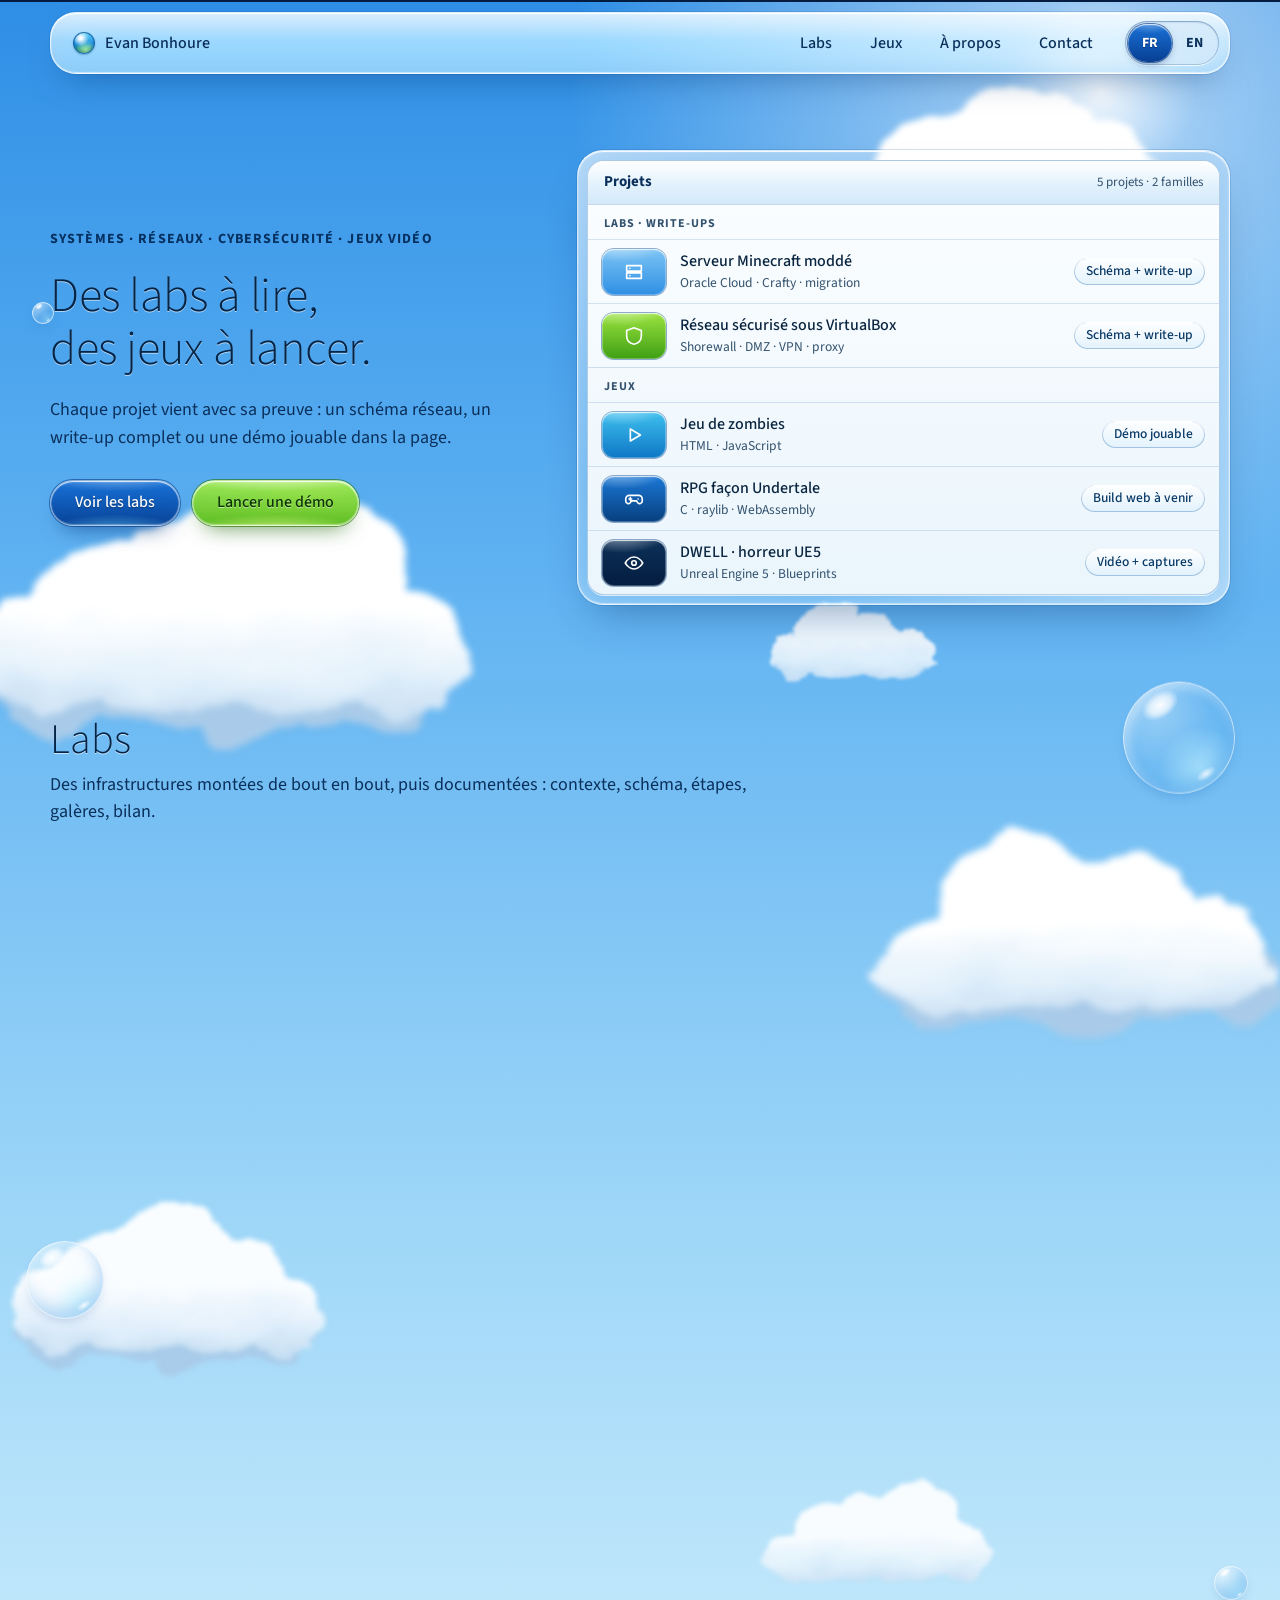
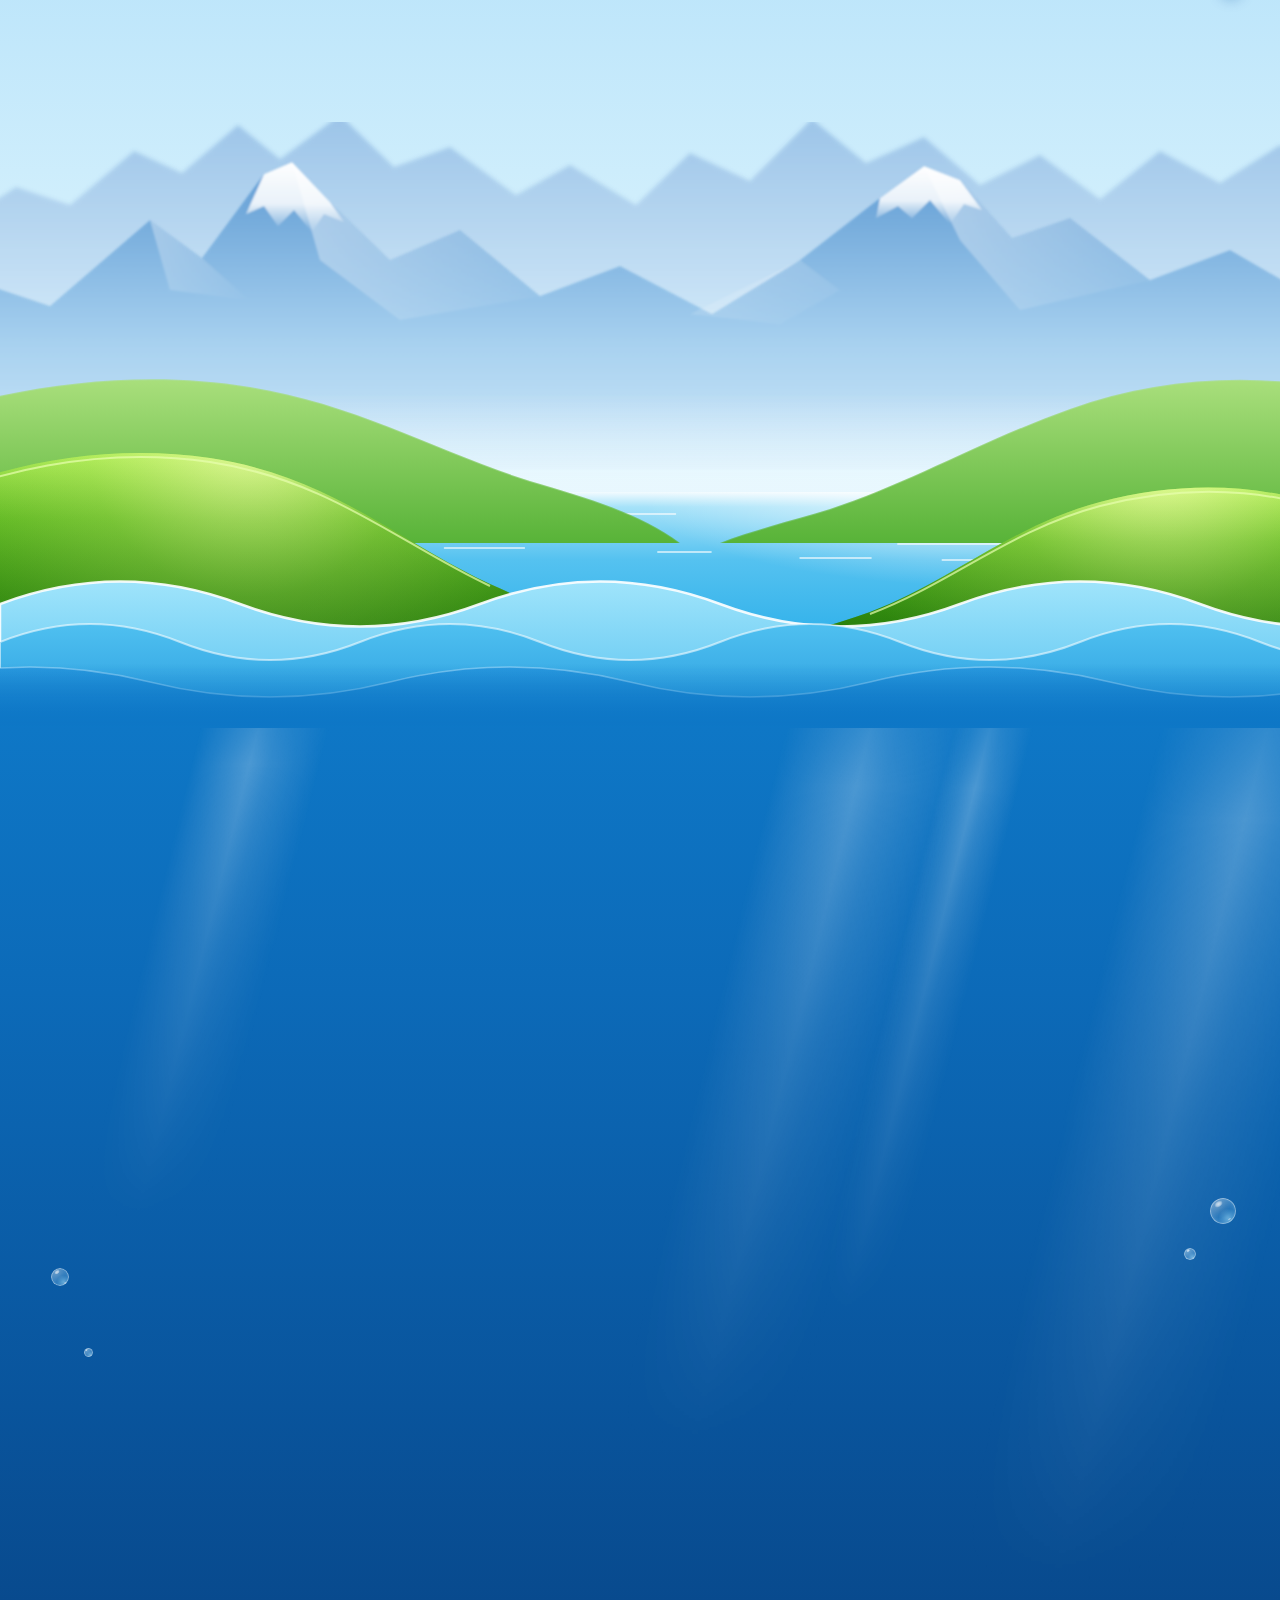
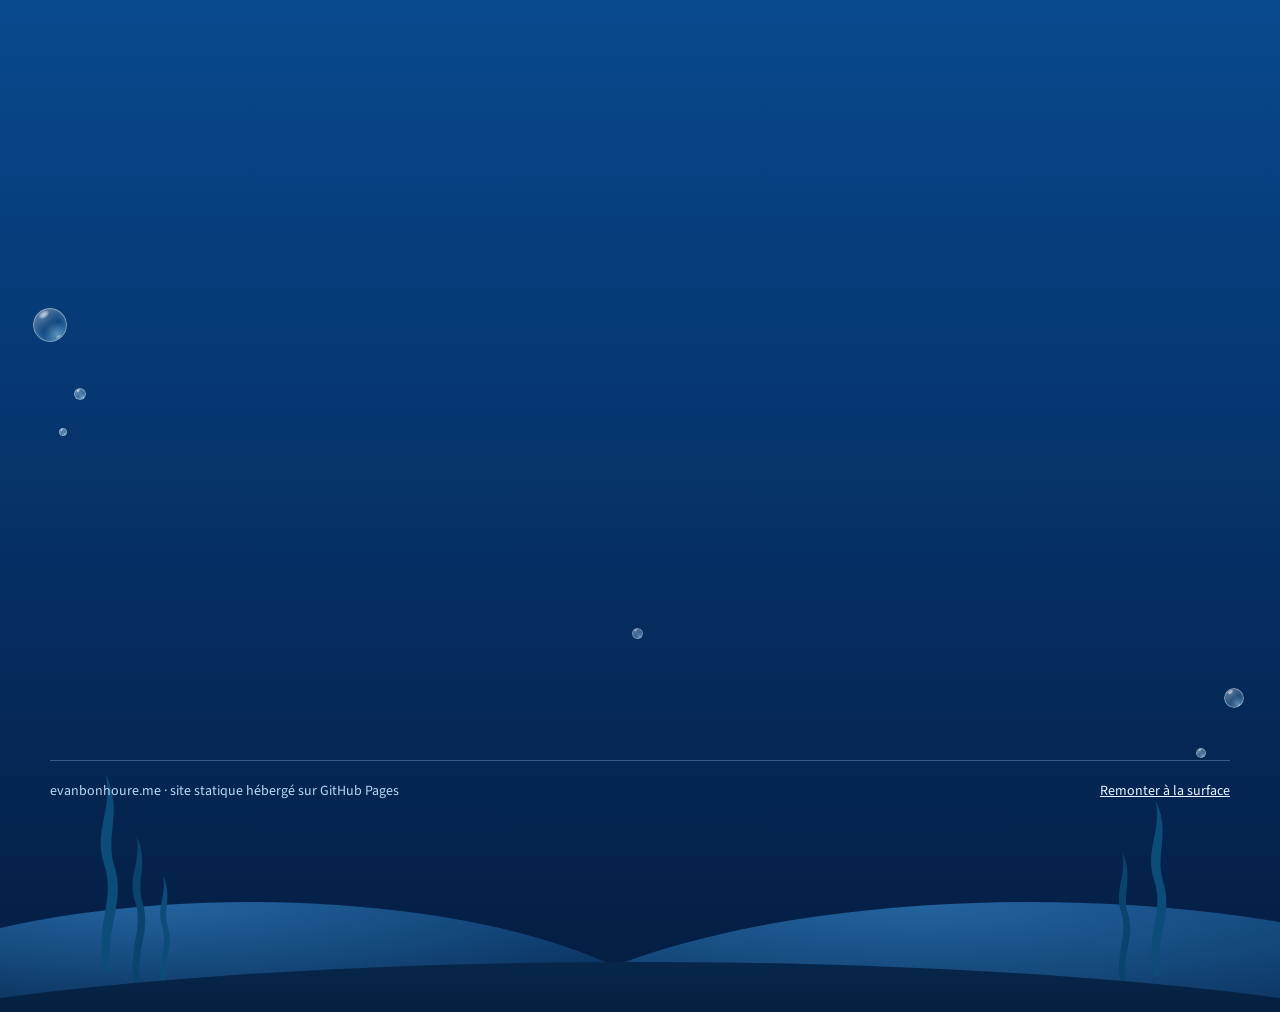
==== index.html @ 8215772a "Portfolio Frutiger Aero / verre liquide : pages FR et EN, assets, modèle de write-up Co-Authored-By:" ====
<!doctype html>
<html lang="fr">
<head>
<meta charset="utf-8">
<meta name="viewport" content="width=device-width, initial-scale=1">
<title>Evan Bonhoure · Portfolio systèmes, réseaux, cybersécurité</title>
<meta name="description" content="Portfolio d'Evan Bonhoure, étudiant en administration systèmes, réseaux et cybersécurité : labs documentés et jeux jouables dans la page.">
<meta name="theme-color" content="#2f8fe6">
<link rel="canonical" href="https://evanbonhoure.me/">
<link rel="alternate" hreflang="fr" href="https://evanbonhoure.me/">
<link rel="alternate" hreflang="en" href="https://evanbonhoure.me/en/">
<link rel="alternate" hreflang="x-default" href="https://evanbonhoure.me/">
<meta property="og:type" content="website">
<meta property="og:title" content="Evan Bonhoure · Portfolio systèmes, réseaux, cybersécurité">
<meta property="og:description" content="Portfolio d'Evan Bonhoure, étudiant en administration systèmes, réseaux et cybersécurité : labs documentés et jeux jouables dans la page.">
<meta property="og:url" content="https://evanbonhoure.me/">
<meta property="og:locale" content="fr_FR">
<link rel="icon" type="image/svg+xml" href="/assets/favicon.svg">
<link rel="preload" href="/assets/fonts/source-sans-3-latin-400-normal.woff2" as="font" type="font/woff2" crossorigin>
<link rel="preload" href="/assets/fonts/source-sans-3-latin-300-normal.woff2" as="font" type="font/woff2" crossorigin>
<link rel="stylesheet" href="/assets/style.css">
</head>
<body>
<div class="desk">
<div class="sc-host" data-sc-name="Main"><div class="fa-noblur" style="position: relative; display: flex; flex-direction: column; overflow-x: clip; font-family: &quot;Source Sans 3&quot;, &quot;Lucida Grande&quot;, &quot;Trebuchet MS&quot;, sans-serif; font-size: 16px; line-height: 1.5; color: rgb(10, 37, 64); background: rgb(4, 28, 64);"><svg width="0" height="0" aria-hidden="true" style="position: absolute;"><defs><filter id="fa-cloud-a" x="-20%" y="-30%" width="140%" height="160%" color-interpolation-filters="sRGB"><feTurbulence type="fractalNoise" baseFrequency="0.011 0.019" numOctaves="4" seed="4" result="n"></feTurbulence><feDisplacementMap in="SourceGraphic" in2="n" scale="44" xChannelSelector="R" yChannelSelector="G" result="d"></feDisplacementMap><feGaussianBlur in="d" stdDeviation="4"></feGaussianBlur></filter><filter id="fa-cloud-b" x="-20%" y="-30%" width="140%" height="160%" color-interpolation-filters="sRGB"><feTurbulence type="fractalNoise" baseFrequency="0.014 0.022" numOctaves="4" seed="11" result="n"></feTurbulence><feDisplacementMap in="SourceGraphic" in2="n" scale="40" xChannelSelector="R" yChannelSelector="G" result="d"></feDisplacementMap><feGaussianBlur in="d" stdDeviation="3.5"></feGaussianBlur></filter><filter id="fa-soft" x="-5%" y="-10%" width="110%" height="120%"><feGaussianBlur stdDeviation="2.2"></feGaussianBlur></filter><filter id="fa-soft2" x="-5%" y="-10%" width="110%" height="120%"><feGaussianBlur stdDeviation="0.9"></feGaussianBlur></filter><linearGradient id="fa-cloud-g" gradientUnits="userSpaceOnUse" x1="0" y1="30" x2="0" y2="250"><stop offset="0" stop-color="#ffffff"></stop><stop offset=".5" stop-color="#ffffff"></stop><stop offset=".8" stop-color="#e2f0fb"></stop><stop offset="1" stop-color="#bfd9f0"></stop></linearGradient><linearGradient id="fa-m-far" x1="0" y1="0" x2="0" y2="1"><stop offset="0" stop-color="#9cc4e8"></stop><stop offset=".8" stop-color="#d6ecfa"></stop><stop offset="1" stop-color="#d6ecfa"></stop></linearGradient><linearGradient id="fa-m-mid" x1="0" y1="0" x2="0" y2="1"><stop offset="0" stop-color="#5f9bd3"></stop><stop offset=".6" stop-color="#a9d2f0"></stop><stop offset="1" stop-color="#cfe8f9"></stop></linearGradient><linearGradient id="fa-m-lit" x1="0" y1="0" x2="1" y2="1"><stop offset="0" stop-color="#ffffff" stop-opacity=".5"></stop><stop offset="1" stop-color="#ffffff" stop-opacity="0"></stop></linearGradient><linearGradient id="fa-m-snow" x1="0" y1="0" x2="0" y2="1"><stop offset="0" stop-color="#ffffff"></stop><stop offset=".6" stop-color="#ffffff" stop-opacity=".85"></stop><stop offset="1" stop-color="#ffffff" stop-opacity="0"></stop></linearGradient><linearGradient id="fa-h-back" x1="0" y1="0" x2="0" y2="1"><stop offset="0" stop-color="#a9df7c"></stop><stop offset="1" stop-color="#58b338"></stop></linearGradient><linearGradient id="fa-h-front" x1="0" y1="0" x2="0" y2="1"><stop offset="0" stop-color="#a4e84e"></stop><stop offset=".35" stop-color="#63c022"></stop><stop offset="1" stop-color="#27820b"></stop></linearGradient><radialGradient id="fa-h-sunL" gradientUnits="userSpaceOnUse" cx="330" cy="40" r="330"><stop offset="0" stop-color="#f4ffad" stop-opacity=".85"></stop><stop offset=".5" stop-color="#d8f97c" stop-opacity=".3"></stop><stop offset="1" stop-color="#d8f97c" stop-opacity="0"></stop></radialGradient><radialGradient id="fa-h-sunR" gradientUnits="userSpaceOnUse" cx="1240" cy="60" r="320"><stop offset="0" stop-color="#f4ffad" stop-opacity=".85"></stop><stop offset=".5" stop-color="#d8f97c" stop-opacity=".3"></stop><stop offset="1" stop-color="#d8f97c" stop-opacity="0"></stop></radialGradient><linearGradient id="fa-h-shade" x1="0" y1="0" x2="0" y2="1"><stop offset="0" stop-color="#1c6b08" stop-opacity="0"></stop><stop offset="1" stop-color="#1c6b08" stop-opacity=".34"></stop></linearGradient><linearGradient id="fa-w1" x1="0" y1="0" x2="0" y2="1"><stop offset="0" stop-color="#9fe4fb"></stop><stop offset="1" stop-color="#3fb6ec"></stop></linearGradient><linearGradient id="fa-w2" x1="0" y1="0" x2="0" y2="1"><stop offset="0" stop-color="#4fc0f0"></stop><stop offset="1" stop-color="#178bd6"></stop></linearGradient><linearGradient id="fa-w3" x1="0" y1="0" x2="0" y2="1"><stop offset="0" stop-color="#2a9be0"></stop><stop offset=".55" stop-color="#0e77c6"></stop><stop offset="1" stop-color="#0e77c6"></stop></linearGradient></defs></svg><header style="position: sticky; top: 12px; z-index: 40; margin-top: 12px; padding: 0px 24px;"><nav class="fa-navskin" aria-label="Navigation principale" style="max-width: 1180px; margin: 0px auto; min-height: 60px; padding: 8px 10px 8px 14px; display: flex; flex-wrap: wrap; align-items: center; justify-content: space-between; gap: 8px 20px;"><a class="fa-nav-a" href="#haut" style="gap: 10px; padding: 0px 8px;"><span class="fa-orb" aria-hidden="true" style="width: 22px; height: 22px;"></span><span>Evan Bonhoure</span></a><div style="display: flex; flex-wrap: wrap; align-items: center; gap: 4px 6px;"><a class="fa-nav-a" href="#labs">Labs</a><a class="fa-nav-a" href="#jeux">Jeux</a><a class="fa-nav-a" href="#apropos">À propos</a><a class="fa-nav-a" href="#contact">Contact</a><div class="fa-seg" role="group" aria-label="Langue" style="margin-left: 10px;"><a class="fa-seg-b fa-seg-on" href="/" hreflang="fr" lang="fr" aria-label="Français" aria-current="true">FR</a><a class="fa-seg-b" href="/en/" hreflang="en" lang="en" aria-label="English">EN</a></div></div></nav></header><div id="haut" style="position: relative; overflow: clip; margin-top: -72px; padding: 148px 24px 400px; background: radial-gradient(circle at 86% 4%, rgba(255, 255, 255, 0.95) 0%, rgba(255, 255, 255, 0.5) 4%, rgba(255, 255, 255, 0) 22%), linear-gradient(rgb(47, 143, 230) 0%, rgb(92, 176, 241) 24%, rgb(157, 214, 248) 54%, rgb(207, 238, 252) 80%, rgb(233, 248, 254) 100%);"><div aria-hidden="true" style="position: absolute; inset: 0px; pointer-events: none;"><div class="fa-px" data-px="0.14" style="position: absolute; top: 60px; right: 1%;"><div class="fa-drift" style="animation-duration: 42s; animation-delay: -13s;"><svg width="520" height="235" viewBox="0 0 620 280"><g filter="url(#fa-cloud-a)"><g fill="#a9cbe9"><circle cx="160" cy="196" r="58"></circle><circle cx="320" cy="190" r="74"></circle><circle cx="468" cy="200" r="52"></circle><ellipse cx="312" cy="214" rx="220" ry="34"></ellipse></g><g fill="url(#fa-cloud-g)"><circle cx="150" cy="176" r="60"></circle><circle cx="228" cy="146" r="82"></circle><circle cx="322" cy="124" r="98"></circle><circle cx="414" cy="154" r="80"></circle><circle cx="482" cy="184" r="56"></circle><ellipse cx="312" cy="198" rx="226" ry="38"></ellipse></g></g></svg></div></div><div class="fa-px" data-px="0.07" style="position: absolute; top: 596px; left: 57%; opacity: 0.9;"><div class="fa-drift" style="animation-duration: 31s; animation-delay: -26s; animation-direction: alternate-reverse;"><svg width="250" height="113" viewBox="0 0 620 280"><g filter="url(#fa-cloud-b)"><g fill="url(#fa-cloud-g)"><circle cx="160" cy="180" r="56"></circle><circle cx="250" cy="134" r="92"></circle><circle cx="352" cy="150" r="80"></circle><circle cx="440" cy="174" r="64"></circle><ellipse cx="306" cy="198" rx="214" ry="36"></ellipse></g></g></svg></div></div><div class="fa-px" data-px="0.2" style="position: absolute; top: 500px; left: -9%;"><div class="fa-drift" style="animation-duration: 55s; animation-delay: -39s; animation-direction: alternate-reverse;"><svg width="660" height="298" viewBox="0 0 620 280"><g filter="url(#fa-cloud-b)"><g fill="#a9cbe9"><circle cx="160" cy="196" r="58"></circle><circle cx="320" cy="190" r="74"></circle><circle cx="468" cy="200" r="52"></circle><ellipse cx="312" cy="214" rx="220" ry="34"></ellipse></g><g fill="url(#fa-cloud-g)"><circle cx="138" cy="182" r="52"></circle><circle cx="210" cy="150" r="74"></circle><circle cx="300" cy="136" r="88"></circle><circle cx="398" cy="128" r="96"></circle><circle cx="486" cy="178" r="60"></circle><ellipse cx="312" cy="198" rx="232" ry="38"></ellipse></g></g></svg></div></div><div class="fa-px" data-px="0.16" style="position: absolute; top: 880px; right: -7%;"><div class="fa-drift" style="animation-duration: 47s; animation-delay: -5s;"><svg width="580" height="262" viewBox="0 0 620 280"><g filter="url(#fa-cloud-a)"><g fill="#a9cbe9"><circle cx="160" cy="196" r="58"></circle><circle cx="320" cy="190" r="74"></circle><circle cx="468" cy="200" r="52"></circle><ellipse cx="312" cy="214" rx="220" ry="34"></ellipse></g><g fill="url(#fa-cloud-g)"><circle cx="160" cy="180" r="56"></circle><circle cx="250" cy="134" r="92"></circle><circle cx="352" cy="150" r="80"></circle><circle cx="440" cy="174" r="64"></circle><ellipse cx="306" cy="198" rx="214" ry="36"></ellipse></g></g></svg></div></div><div class="fa-px" data-px="0.12" style="position: absolute; top: 1300px; left: -4%; opacity: 0.95;"><div class="fa-drift" style="animation-duration: 40s; animation-delay: -25s;"><svg width="430" height="194" viewBox="0 0 620 280"><g filter="url(#fa-cloud-b)"><g fill="#a9cbe9"><circle cx="160" cy="196" r="58"></circle><circle cx="320" cy="190" r="74"></circle><circle cx="468" cy="200" r="52"></circle><ellipse cx="312" cy="214" rx="220" ry="34"></ellipse></g><g fill="url(#fa-cloud-g)"><circle cx="150" cy="176" r="60"></circle><circle cx="228" cy="146" r="82"></circle><circle cx="322" cy="124" r="98"></circle><circle cx="414" cy="154" r="80"></circle><circle cx="482" cy="184" r="56"></circle><ellipse cx="312" cy="198" rx="226" ry="38"></ellipse></g></g></svg></div></div><div class="fa-px" data-px="0.08" style="position: absolute; top: 1560px; right: 20%; opacity: 0.9;"><div class="fa-drift" style="animation-duration: 35s; animation-delay: -8s; animation-direction: alternate-reverse;"><svg width="300" height="135" viewBox="0 0 620 280"><g filter="url(#fa-cloud-a)"><g fill="url(#fa-cloud-g)"><circle cx="138" cy="182" r="52"></circle><circle cx="210" cy="150" r="74"></circle><circle cx="300" cy="136" r="88"></circle><circle cx="398" cy="128" r="96"></circle><circle cx="486" cy="178" r="60"></circle><ellipse cx="312" cy="198" rx="232" ry="38"></ellipse></g></g></svg></div></div><div class="fa-px" data-px="-0.1" style="position: absolute; top: 456px; left: 46%;"><span class="fa-float" style="display: block; animation-duration: 9s;"><span class="fa-bub fa-bub-sky" style="position: relative; display: block; width: 44px; height: 44px;"></span></span></div><div class="fa-px" data-px="-0.16" style="position: absolute; top: 640px; right: 3.5%;"><span class="fa-float" style="display: block; animation-duration: 13s;"><span class="fa-bub fa-bub-sky" style="position: relative; display: block; width: 112px; height: 112px;"></span></span></div><div class="fa-px" data-px="-0.12" style="position: absolute; top: 1150px; left: 2%;"><span class="fa-float" style="display: block; animation-duration: 11s;"><span class="fa-bub fa-bub-sky" style="position: relative; display: block; width: 78px; height: 78px;"></span></span></div><div class="fa-px" data-px="-0.08" style="position: absolute; top: 1480px; right: 2.5%;"><span class="fa-float" style="display: block; animation-duration: 8s;"><span class="fa-bub fa-bub-sky" style="position: relative; display: block; width: 34px; height: 34px;"></span></span></div><div class="fa-px" data-px="-0.06" style="position: absolute; top: 300px; left: 2.5%;"><span class="fa-float" style="display: block; animation-duration: 7s;"><span class="fa-bub fa-bub-sky" style="position: relative; display: block; width: 22px; height: 22px;"></span></span></div><div style="position: absolute; left: 0px; right: 0px; bottom: 0px; height: 520px; overflow: clip;"><div class="fa-px" data-px="0.09" style="position: absolute; left: 0px; right: 0px; bottom: 90px; height: 360px;"><svg width="100%" height="100%" viewBox="0 0 1440 360" preserveAspectRatio="xMidYMax slice" style="display: block;"><path d="M-20 360 V190 L40 168 L96 132 L150 150 L214 96 L262 118 L318 70 L360 104 L420 60 L474 112 L530 92 L596 140 L650 110 L716 150 L770 98 L830 126 L892 64 L946 108 L1004 82 L1060 130 L1120 100 L1180 144 L1240 96 L1300 128 L1360 90 L1410 122 L1460 108 V360 Z" fill="url(#fa-m-far)" filter="url(#fa-soft)"></path></svg></div><div class="fa-px" data-px="0.06" style="position: absolute; left: 0px; right: 0px; bottom: 80px; height: 360px;"><svg width="100%" height="100%" viewBox="0 0 1440 360" preserveAspectRatio="xMidYMax slice" style="display: block;"><g filter="url(#fa-soft2)"><path d="M-20 360 V214 L70 176 L130 196 L230 110 L282 148 L344 64 L372 52 L410 92 L470 150 L540 120 L620 186 L700 156 L792 204 L880 150 L960 88 L1004 56 L1040 70 L1092 128 L1150 108 L1230 170 L1310 140 L1390 186 L1460 170 V360 Z" fill="url(#fa-m-mid)"></path><path d="M372 52 L410 92 L470 150 L540 120 L620 186 L480 210 L400 150 Z" fill="url(#fa-m-lit)"></path><path d="M1004 56 L1040 70 L1092 128 L1150 108 L1230 170 L1100 200 L1040 130 Z" fill="url(#fa-m-lit)"></path><path d="M230 110 L282 148 L330 190 L250 180 Z" fill="url(#fa-m-lit)" opacity=".7"></path><path d="M770 204 L880 150 L920 180 L860 214 Z" fill="url(#fa-m-lit)" opacity=".5"></path><path d="M344 64 L372 52 L410 92 L424 112 L404 104 L392 122 L374 100 L358 116 L344 96 L326 104 Z" fill="url(#fa-m-snow)"></path><path d="M960 88 L1004 56 L1040 70 L1062 100 L1044 94 L1030 114 L1010 90 L992 108 L978 96 L956 108 Z" fill="url(#fa-m-snow)"></path></g></svg></div><div style="position: absolute; left: 0px; right: 0px; bottom: 120px; height: 130px; background: linear-gradient(rgba(233, 248, 254, 0) 0%, rgba(233, 248, 254, 0.88) 68%, rgba(233, 248, 254, 0.96) 100%);"></div><div style="position: absolute; left: 0px; right: 0px; bottom: 0px; height: 150px; background: radial-gradient(40% 90% at 78% 0%, rgba(255, 255, 255, 0.75) 0%, rgba(255, 255, 255, 0) 70%), linear-gradient(rgb(242, 251, 255) 0%, rgb(166, 226, 249) 10%, rgb(85, 194, 240) 45%, rgb(47, 176, 234) 100%);"></div><svg width="100%" height="90" viewBox="0 0 1440 90" preserveAspectRatio="none" style="position: absolute; left: 0px; bottom: 60px; display: block;"><path d="M980 14h150M1040 26h210M940 38h120M1100 38h90M1010 52h260M900 66h80M1060 68h160M690 22h70M620 44h100M740 60h60M430 30h60M500 56h90" fill="none" stroke="#ffffff" stroke-opacity=".8" stroke-width="1.5" stroke-linecap="round"></path></svg><div class="fa-px" data-px="0.03" style="position: absolute; left: 0px; right: 0px; bottom: 50px; height: 230px;"><svg width="100%" height="100%" viewBox="0 0 1440 230" preserveAspectRatio="xMidYMax slice" style="display: block;"><path d="M-20 230 V110 C100 70 220 56 330 74 C440 92 520 140 610 168 C670 186 720 200 760 230 Z" fill="url(#fa-h-back)"></path><path d="M1460 230 V86 C1360 58 1250 60 1150 96 C1060 128 990 170 910 196 C870 208 830 218 800 230 Z" fill="url(#fa-h-back)"></path></svg></div><svg width="100%" height="250" viewBox="0 0 1440 250" preserveAspectRatio="xMidYMax slice" style="position: absolute; left: 0px; bottom: 0px; display: block;"><path d="M-20 250 V118 C70 74 180 50 290 66 C410 84 480 150 570 192 C620 214 650 232 690 250 Z" fill="url(#fa-h-front)"></path><path d="M-20 250 V118 C70 74 180 50 290 66 C410 84 480 150 570 192 C620 214 650 232 690 250 Z" fill="url(#fa-h-sunL)"></path><path d="M-20 250 V118 C70 74 180 50 290 66 C410 84 480 150 570 192 C620 214 650 232 690 250 Z" fill="url(#fa-h-shade)"></path><path d="M-20 122 C70 78 180 54 290 70 C410 88 480 152 570 194" fill="none" stroke="#e9ffb0" stroke-opacity=".7" stroke-width="2"></path><path d="M1460 250 V134 C1370 94 1280 84 1180 110 C1090 134 1030 190 950 220 C910 234 880 242 850 250 Z" fill="url(#fa-h-front)"></path><path d="M1460 250 V134 C1370 94 1280 84 1180 110 C1090 134 1030 190 950 220 C910 234 880 242 850 250 Z" fill="url(#fa-h-sunR)"></path><path d="M1460 250 V134 C1370 94 1280 84 1180 110 C1090 134 1030 190 950 220 C910 234 880 242 850 250 Z" fill="url(#fa-h-shade)"></path><path d="M1460 138 C1370 98 1280 88 1180 114 C1090 138 1030 192 950 222" fill="none" stroke="#e9ffb0" stroke-opacity=".7" stroke-width="2"></path></svg></div></div><div style="position: relative; max-width: 1180px; margin: 0px auto; display: flex; flex-direction: column; gap: 112px;"><div style="display: flex; flex-wrap: wrap; align-items: center; gap: 40px 56px;"><div style="flex: 1 1 380px; min-width: 0px; display: flex; flex-direction: column; align-items: flex-start; gap: 20px;"><p class="fa-up" style="margin: 0px; font-size: 14px; font-weight: 700; letter-spacing: 0.08em; text-transform: uppercase; color: rgb(6, 48, 95);">Systèmes · Réseaux · Cybersécurité · Jeux vidéo</p><h1 class="fa-up" style="--fa-d: .08s; margin: 0px; font-size: 48px; line-height: 1.1; font-weight: 300; letter-spacing: -0.01em; color: rgb(5, 37, 72); text-shadow: rgba(255, 255, 255, 0.55) 0px 1px 0px;"><span style="display: block;">Des labs à lire,</span><span style="display: block;">des jeux à lancer.</span></h1><p class="fa-up" style="--fa-d: .16s; margin: 0px; max-width: 30em; font-size: 18px; line-height: 1.55; color: rgb(10, 47, 90); text-wrap: pretty;">Chaque projet vient avec sa preuve : un schéma réseau, un write-up complet ou une démo jouable dans la page.</p><div class="fa-up" style="--fa-d: .24s; display: flex; flex-wrap: wrap; gap: 12px; margin-top: 8px;"><a class="fa-btn" href="#labs">Voir les labs</a><a class="fa-btn fa-btn-go" href="#demo">Lancer une démo</a></div></div><div class="fa-win fa-up" style="--fa-d: .2s; flex: 1.45 1 520px; min-width: 0px;"><div class="fa-pane"><div class="fa-bar" style="display: flex; align-items: center; justify-content: space-between; gap: 12px; min-height: 44px; padding: 0px 16px;"><h2 style="margin: 0px; font-size: 15px; font-weight: 700; color: rgb(10, 47, 90);">Projets</h2><span style="font-size: 13px; color: rgb(51, 82, 110);">5 projets · 2 familles</span></div><div style="padding: 10px 16px 6px; font-size: 12px; font-weight: 700; letter-spacing: 0.08em; text-transform: uppercase; color: rgb(51, 82, 110);">Labs · write-ups</div><a class="fa-row" href="#lab-minecraft"><span class="fa-thumb fa-gloss fa-t1"><svg width="22" height="22" viewBox="0 0 24 24" fill="none" stroke="currentColor" stroke-width="1.8" stroke-linecap="round" stroke-linejoin="round" aria-hidden="true"><path d="M4 5h16v6H4zM4 13h16v6H4zM7.5 8h.01M7.5 16h.01"></path></svg></span><span style="flex: 1 1 0%; min-width: 0px; display: flex; flex-direction: column; gap: 2px;"><span style="font-size: 16px; font-weight: 500; line-height: 1.3;">Serveur Minecraft moddé</span><span style="font-size: 13.5px; line-height: 1.35; color: rgb(51, 82, 110);">Oracle Cloud · Crafty · migration</span></span><span class="fa-tag">Schéma + write-up</span></a><a class="fa-row" href="#lab-reseau"><span class="fa-thumb fa-gloss fa-t2"><svg width="22" height="22" viewBox="0 0 24 24" fill="none" stroke="currentColor" stroke-width="1.8" stroke-linecap="round" stroke-linejoin="round" aria-hidden="true"><path d="M12 3l8 3v6c0 4.6-3.3 7.9-8 9-4.7-1.1-8-4.4-8-9V6z"></path></svg></span><span style="flex: 1 1 0%; min-width: 0px; display: flex; flex-direction: column; gap: 2px;"><span style="font-size: 16px; font-weight: 500; line-height: 1.3;">Réseau sécurisé sous VirtualBox</span><span style="font-size: 13.5px; line-height: 1.35; color: rgb(51, 82, 110);">Shorewall · DMZ · VPN · proxy</span></span><span class="fa-tag">Schéma + write-up</span></a><div style="padding: 10px 16px 6px; font-size: 12px; font-weight: 700; letter-spacing: 0.08em; text-transform: uppercase; color: rgb(51, 82, 110); border-top: 1px solid rgba(24, 96, 168, 0.18);">Jeux</div><a class="fa-row" href="#demo"><span class="fa-thumb fa-gloss fa-t3"><svg width="22" height="22" viewBox="0 0 24 24" fill="none" stroke="currentColor" stroke-width="1.8" stroke-linecap="round" stroke-linejoin="round" aria-hidden="true"><path d="M8 5.5v13l11-6.5z"></path></svg></span><span style="flex: 1 1 0%; min-width: 0px; display: flex; flex-direction: column; gap: 2px;"><span style="font-size: 16px; font-weight: 500; line-height: 1.3;">Jeu de zombies</span><span style="font-size: 13.5px; line-height: 1.35; color: rgb(51, 82, 110);">HTML · JavaScript</span></span><span class="fa-tag">Démo jouable</span></a><a class="fa-row" href="#rpg"><span class="fa-thumb fa-gloss fa-t4"><svg width="22" height="22" viewBox="0 0 24 24" fill="none" stroke="currentColor" stroke-width="1.8" stroke-linecap="round" stroke-linejoin="round" aria-hidden="true"><path d="M7 8h10a4 4 0 0 1 4 4v2.2a2.8 2.8 0 0 1-5.2 1.5L14.6 14H9.4l-1.2 1.7A2.8 2.8 0 0 1 3 14.2V12a4 4 0 0 1 4-4zM8 10.5v3M6.5 12h3M16.5 12h.01"></path></svg></span><span style="flex: 1 1 0%; min-width: 0px; display: flex; flex-direction: column; gap: 2px;"><span style="font-size: 16px; font-weight: 500; line-height: 1.3;">RPG façon Undertale</span><span style="font-size: 13.5px; line-height: 1.35; color: rgb(51, 82, 110);">C · raylib · WebAssembly</span></span><span class="fa-tag">Build web à venir</span></a><a class="fa-row" href="#dwell"><span class="fa-thumb fa-gloss fa-t5"><svg width="22" height="22" viewBox="0 0 24 24" fill="none" stroke="currentColor" stroke-width="1.8" stroke-linecap="round" stroke-linejoin="round" aria-hidden="true"><path d="M2.5 12s3.5-6.5 9.5-6.5 9.5 6.5 9.5 6.5-3.5 6.5-9.5 6.5S2.5 12 2.5 12zM12 9.5a2.5 2.5 0 1 0 0 5 2.5 2.5 0 0 0 0-5z"></path></svg></span><span style="flex: 1 1 0%; min-width: 0px; display: flex; flex-direction: column; gap: 2px;"><span style="font-size: 16px; font-weight: 500; line-height: 1.3;">DWELL · horreur UE5</span><span style="font-size: 13.5px; line-height: 1.35; color: rgb(51, 82, 110);">Unreal Engine 5 · Blueprints</span></span><span class="fa-tag">Vidéo + captures</span></a></div></div></div><section id="labs" style="display: flex; flex-direction: column; gap: 28px; scroll-margin-top: 96px;"><div class="fa-in" style="display: flex; flex-direction: column; gap: 8px;"><h2 style="margin: 0px; font-size: 42px; line-height: 1.1; font-weight: 300; color: rgb(5, 37, 72); text-shadow: rgba(255, 255, 255, 0.6) 0px 1px 0px;">Labs</h2><p style="margin: 0px; max-width: 40em; font-size: 18px; color: rgb(10, 47, 90); text-wrap: pretty;">Des infrastructures montées de bout en bout, puis documentées : contexte, schéma, étapes, galères, bilan.</p></div><article id="lab-minecraft" class="fa-win fa-in" style="scroll-margin-top: 96px;"><div class="fa-pane" style="display: flex; flex-wrap: wrap;"><figure style="flex: 1.25 1 480px; min-width: 0px; margin: 0px; min-height: 340px; padding: 28px; display: flex; flex-direction: column; justify-content: center; gap: 16px; overflow-x: auto; background: linear-gradient(rgb(220, 240, 252) 0%, rgb(195, 228, 248) 100%); border-right: 1px solid rgba(24, 96, 168, 0.25);"><div style="display: flex; align-items: center;"><div class="fa-node" style="flex: 0 0 auto; width: 118px;">PC portable<span style="font-size: 12px; font-weight: 400; color: rgb(51, 82, 110);">ancien hôte</span></div><div style="flex: 1 1 0%; min-width: 56px; display: flex; flex-direction: column; align-items: center; gap: 4px; padding-bottom: 20px;"><span style="font-size: 12px; color: rgb(51, 82, 110);">migration</span><span style="width: 100%; height: 2px; background: rgb(21, 104, 200);"></span></div><div class="fa-zone" style="flex: 0 1 250px; min-width: 190px;"><span style="font-size: 12px; font-weight: 700; letter-spacing: 0.04em; color: rgb(10, 58, 102);">Oracle Cloud · VM Always Free</span><div class="fa-node fa-node-fw" style="min-height: 40px;">Crafty Controller</div><div class="fa-node" style="min-height: 40px;">Serveurs moddés<span style="font-size: 12px; font-weight: 400; color: rgb(51, 82, 110);">NeoForge · Forge</span></div><div class="fa-node" style="min-height: 40px;">Sauvegardes rclone</div></div><div style="flex: 1 1 0%; min-width: 56px; display: flex; flex-direction: column; align-items: center; gap: 4px; padding-bottom: 20px;"><span style="font-size: 12px; color: rgb(51, 82, 110);">connexion</span><span style="width: 100%; height: 2px; background: rgb(21, 104, 200);"></span></div><div class="fa-node" style="flex: 0 0 auto; width: 96px;">Joueurs</div></div><figcaption style="font-size: 13px; color: rgb(51, 82, 110);">Schéma d'architecture après migration</figcaption></figure><div style="flex: 1 1 360px; min-width: 0px; padding: 32px 36px; display: flex; flex-direction: column; align-items: flex-start; gap: 14px;"><div style="display: flex; flex-wrap: wrap; align-items: center; gap: 8px;"><span class="fa-chip">Lab 01</span><span style="font-size: 13px; color: rgb(51, 82, 110);">Auto-hébergement · Cloud</span></div><h3 style="margin: 0px; font-size: 27px; line-height: 1.2; font-weight: 500; color: rgb(5, 37, 72); text-wrap: balance;">Serveur Minecraft moddé sur Oracle Cloud</h3><p style="margin: 0px; font-size: 16px; line-height: 1.6; color: rgb(29, 60, 90); text-wrap: pretty;">Un serveur moddé qui tournait sur mon PC portable, migré vers une VM Oracle Cloud Always Free et administré avec Crafty. Le write-up détaillera l'installation, la migration et les sauvegardes.</p><div style="display: flex; flex-wrap: wrap; gap: 6px;"><span class="fa-tag">Oracle Cloud</span><span class="fa-tag">Ubuntu 24.04</span><span class="fa-tag">Crafty Controller</span><span class="fa-tag">NeoForge</span><span class="fa-tag">rclone</span><span class="fa-tag">Tailscale</span></div><p style="margin: 0px; font-size: 13.5px; color: rgb(51, 82, 110);">Contexte · Schéma · Étapes · Galères · Bilan</p><span class="fa-btn fa-btn-off" aria-disabled="true" style="margin-top: 6px;">Write-up bientôt</span></div></div></article><article id="lab-reseau" class="fa-win fa-in" style="scroll-margin-top: 96px;"><div class="fa-pane" style="display: flex; flex-wrap: wrap;"><div style="flex: 1 1 360px; min-width: 0px; padding: 32px 36px; display: flex; flex-direction: column; align-items: flex-start; justify-content: center; gap: 14px;"><div style="display: flex; flex-wrap: wrap; align-items: center; gap: 8px;"><span class="fa-chip">Lab 02</span><span style="font-size: 13px; color: rgb(51, 82, 110);">Réseau · Sécurité</span></div><h3 style="margin: 0px; font-size: 27px; line-height: 1.2; font-weight: 500; color: rgb(5, 37, 72); text-wrap: balance;">Maquette de réseau sécurisé sous VirtualBox</h3><p style="margin: 0px; font-size: 16px; line-height: 1.6; color: rgb(29, 60, 90); text-wrap: pretty;">Une maquette complète en VM Debian : pare-feu Shorewall, DMZ avec serveur web, VPN OpenVPN et proxy Squid, réseau local isolé. Le write-up reprendra le schéma, les règles de filtrage et les tests.</p><div style="display: flex; flex-wrap: wrap; gap: 6px;"><span class="fa-tag">VirtualBox</span><span class="fa-tag">Debian</span><span class="fa-tag">Shorewall</span><span class="fa-tag">OpenVPN</span><span class="fa-tag">Squid</span><span class="fa-tag">DMZ</span></div><p style="margin: 0px; font-size: 13.5px; color: rgb(51, 82, 110);">Contexte · Schéma · Étapes · Galères · Bilan</p><span class="fa-btn fa-btn-off" aria-disabled="true" style="margin-top: 6px;">Write-up bientôt</span></div><figure style="flex: 1.25 1 480px; min-width: 0px; margin: 0px; padding: 28px; display: flex; flex-direction: column; justify-content: center; gap: 16px; background: linear-gradient(rgb(220, 240, 252) 0%, rgb(195, 228, 248) 100%); border-left: 1px solid rgba(24, 96, 168, 0.25);"><div style="display: flex; flex-direction: column; align-items: center; width: 100%; max-width: 470px; margin: 0px auto;"><div class="fa-node" style="min-width: 150px;">Internet</div><span style="width: 2px; height: 16px; background: rgb(21, 104, 200);"></span><div class="fa-node fa-node-fw" style="min-width: 210px;">parefeu<span style="font-size: 12px; font-weight: 400;">Shorewall</span></div><span style="width: 2px; height: 16px; background: rgb(21, 104, 200);"></span><span style="width: 50%; height: 2px; background: rgb(21, 104, 200);"></span><div style="display: grid; grid-template-columns: repeat(2, minmax(0px, 1fr)); width: 100%;"><div style="display: flex; flex-direction: column; align-items: center; padding: 0px 8px;"><span style="width: 2px; height: 16px; background: rgb(21, 104, 200);"></span><div class="fa-zone" style="width: 100%;"><span style="font-size: 12px; font-weight: 700; letter-spacing: 0.04em; color: rgb(10, 58, 102);">DMZ</span><div class="fa-node" style="min-height: 38px;">serveurweb</div><div class="fa-node" style="min-height: 38px;">vpn · OpenVPN</div><div class="fa-node" style="min-height: 38px;">proxyweb · Squid</div></div></div><div style="display: flex; flex-direction: column; align-items: center; padding: 0px 8px;"><span style="width: 2px; height: 16px; background: rgb(21, 104, 200);"></span><div class="fa-zone" style="width: 100%;"><span style="font-size: 12px; font-weight: 700; letter-spacing: 0.04em; color: rgb(10, 58, 102);">LAN</span><div class="fa-node" style="min-height: 38px;">alice<span style="font-size: 12px; font-weight: 400; color: rgb(51, 82, 110);">poste client</span></div></div></div></div></div><figcaption style="font-size: 13px; color: rgb(51, 82, 110);">Zones et flux de la maquette</figcaption></figure></div></article></section></div></div><div aria-hidden="true" style="position: relative; height: 170px; margin-top: -84px; overflow: clip;"><div class="fa-heave" style="position: absolute; left: 0px; top: 0px; animation-duration: 6s;"><svg class="fa-swell" width="4320" height="210" viewBox="0 0 4320 210" style="display: block; animation-duration: 24s;"><path d="M0 46 c80 -30 160 -30 240 0 s160 30 240 0 c80 -30 160 -30 240 0 s160 30 240 0 c80 -30 160 -30 240 0 s160 30 240 0 c80 -30 160 -30 240 0 s160 30 240 0 c80 -30 160 -30 240 0 s160 30 240 0 c80 -30 160 -30 240 0 s160 30 240 0 c80 -30 160 -30 240 0 s160 30 240 0 c80 -30 160 -30 240 0 s160 30 240 0 c80 -30 160 -30 240 0 s160 30 240 0 V210 H0 Z" fill="url(#fa-w1)" stroke="#ffffff" stroke-opacity=".9" stroke-width="2.5"></path></svg></div><div class="fa-heave" style="position: absolute; left: 0px; top: 0px; animation-duration: 5s;"><svg class="fa-swell-b" width="4320" height="210" viewBox="0 0 4320 210" style="display: block; animation-duration: 30s;"><path d="M0 84 c60 -24 120 -24 180 0 s120 24 180 0 c60 -24 120 -24 180 0 s120 24 180 0 c60 -24 120 -24 180 0 s120 24 180 0 c60 -24 120 -24 180 0 s120 24 180 0 c60 -24 120 -24 180 0 s120 24 180 0 c60 -24 120 -24 180 0 s120 24 180 0 c60 -24 120 -24 180 0 s120 24 180 0 c60 -24 120 -24 180 0 s120 24 180 0 c60 -24 120 -24 180 0 s120 24 180 0 c60 -24 120 -24 180 0 s120 24 180 0 c60 -24 120 -24 180 0 s120 24 180 0 c60 -24 120 -24 180 0 s120 24 180 0 V210 H0 Z" fill="url(#fa-w2)" stroke="#ffffff" stroke-opacity=".55" stroke-width="2"></path></svg></div><div class="fa-heave" style="position: absolute; left: -90px; top: 0px; animation-duration: 4.2s;"><svg class="fa-swell" width="4320" height="210" viewBox="0 0 4320 210" style="display: block; animation-duration: 16s;"><path d="M0 124 c80 -20 160 -20 240 0 s160 20 240 0 c80 -20 160 -20 240 0 s160 20 240 0 c80 -20 160 -20 240 0 s160 20 240 0 c80 -20 160 -20 240 0 s160 20 240 0 c80 -20 160 -20 240 0 s160 20 240 0 c80 -20 160 -20 240 0 s160 20 240 0 c80 -20 160 -20 240 0 s160 20 240 0 c80 -20 160 -20 240 0 s160 20 240 0 c80 -20 160 -20 240 0 s160 20 240 0 V210 H0 Z" fill="url(#fa-w3)" stroke="#bfeaff" stroke-opacity=".5" stroke-width="1.5"></path></svg></div><div style="position: absolute; left: 0px; right: 0px; bottom: 0px; height: 64px; background: linear-gradient(rgba(14, 119, 198, 0) 0%, rgb(14, 119, 198) 100%);"></div></div><div style="position: relative; overflow: clip; flex: 1 1 0%; padding: 56px 24px 0px; color: rgb(234, 246, 255); background: linear-gradient(rgb(14, 119, 198) 0%, rgb(12, 106, 184) 14%, rgb(9, 84, 156) 36%, rgb(7, 63, 126) 58%, rgb(5, 44, 94) 80%, rgb(4, 28, 64) 100%);"><div aria-hidden="true" style="position: absolute; inset: 0px; pointer-events: none;"><div class="fa-px" data-px="0.05" style="position: absolute; top: 0px; left: 56%; width: 190px; height: 900px;"><div class="fa-ray fa-shine" style="left: 0px; width: 190px; height: 900px; animation-duration: 8s;"></div></div><div class="fa-px" data-px="0.03" style="position: absolute; top: 0px; left: 70%; width: 80px; height: 720px;"><div class="fa-ray fa-shine" style="left: 0px; width: 80px; height: 720px; animation-duration: 10s;"></div></div><div class="fa-px" data-px="0.05" style="position: absolute; top: 0px; left: 84%; width: 240px; height: 1040px;"><div class="fa-ray fa-shine" style="left: 0px; width: 240px; height: 1040px; animation-duration: 12s;"></div></div><div class="fa-px" data-px="0.03" style="position: absolute; top: 0px; left: 12%; width: 130px; height: 620px;"><div class="fa-ray fa-shine" style="left: 0px; width: 130px; height: 620px; animation-duration: 9s;"></div></div><span class="fa-rise" style="position: absolute; left: 4%; top: 540px; opacity: 0.8; animation-duration: 17s; animation-delay: -3s;"><span class="fa-wob" style="display: block; animation-duration: 3.9s;"><span class="fa-bub" style="position: relative; display: block; width: 18px; height: 18px;"></span></span></span><span class="fa-rise" style="position: absolute; left: 6.6%; top: 620px; opacity: 0.8; animation-duration: 12s; animation-delay: -7s;"><span class="fa-wob" style="display: block; animation-duration: 3.2s;"><span class="fa-bub" style="position: relative; display: block; width: 9px; height: 9px;"></span></span></span><span class="fa-rise" style="position: absolute; left: 94.5%; top: 470px; opacity: 0.8; animation-duration: 20s; animation-delay: -11s;"><span class="fa-wob" style="display: block; animation-duration: 4.5s;"><span class="fa-bub" style="position: relative; display: block; width: 26px; height: 26px;"></span></span></span><span class="fa-rise" style="position: absolute; left: 92.5%; top: 520px; opacity: 0.8; animation-duration: 14s; animation-delay: -2s;"><span class="fa-wob" style="display: block; animation-duration: 3.5s;"><span class="fa-bub" style="position: relative; display: block; width: 12px; height: 12px;"></span></span></span><span class="fa-rise" style="position: absolute; left: 2.6%; top: 1180px; opacity: 0.75; animation-duration: 24s; animation-delay: -9s;"><span class="fa-wob" style="display: block; animation-duration: 5s;"><span class="fa-bub" style="position: relative; display: block; width: 34px; height: 34px;"></span></span></span><span class="fa-rise" style="position: absolute; left: 5.8%; top: 1260px; opacity: 0.8; animation-duration: 15s; animation-delay: -5s;"><span class="fa-wob" style="display: block; animation-duration: 3.5s;"><span class="fa-bub" style="position: relative; display: block; width: 12px; height: 12px;"></span></span></span><span class="fa-rise" style="position: absolute; left: 4.6%; top: 1300px; opacity: 0.8; animation-duration: 11s; animation-delay: -1s;"><span class="fa-wob" style="display: block; animation-duration: 3.2s;"><span class="fa-bub" style="position: relative; display: block; width: 8px; height: 8px;"></span></span></span><span class="fa-rise" style="position: absolute; left: 95.6%; top: 1560px; opacity: 0.75; animation-duration: 19s; animation-delay: -13s;"><span class="fa-wob" style="display: block; animation-duration: 4s;"><span class="fa-bub" style="position: relative; display: block; width: 20px; height: 20px;"></span></span></span><span class="fa-rise" style="position: absolute; left: 93.4%; top: 1620px; opacity: 0.8; animation-duration: 13s; animation-delay: -6s;"><span class="fa-wob" style="display: block; animation-duration: 3.3s;"><span class="fa-bub" style="position: relative; display: block; width: 10px; height: 10px;"></span></span></span><span class="fa-rise" style="position: absolute; left: 49.4%; top: 1500px; opacity: 0.7; animation-duration: 13s; animation-delay: -6s;"><span class="fa-wob" style="display: block; animation-duration: 3.4s;"><span class="fa-bub" style="position: relative; display: block; width: 11px; height: 11px;"></span></span></span><span class="fa-rise" style="position: absolute; left: 93%; top: 2060px; opacity: 0.7; animation-duration: 18s; animation-delay: -1s;"><span class="fa-wob" style="display: block; animation-duration: 3.7s;"><span class="fa-bub" style="position: relative; display: block; width: 16px; height: 16px;"></span></span></span><span class="fa-rise" style="position: absolute; left: 6.4%; top: 2140px; opacity: 0.7; animation-duration: 22s; animation-delay: -15s;"><span class="fa-wob" style="display: block; animation-duration: 4.3s;"><span class="fa-bub" style="position: relative; display: block; width: 24px; height: 24px;"></span></span></span><span class="fa-rise" style="position: absolute; left: 4%; top: 2200px; opacity: 0.7; animation-duration: 12s; animation-delay: -4s;"><span class="fa-wob" style="display: block; animation-duration: 3.2s;"><span class="fa-bub" style="position: relative; display: block; width: 9px; height: 9px;"></span></span></span><span class="fa-rise" style="position: absolute; left: 61%; top: 2420px; opacity: 0.65; animation-duration: 16s; animation-delay: -8s;"><span class="fa-wob" style="display: block; animation-duration: 3.5s;"><span class="fa-bub" style="position: relative; display: block; width: 13px; height: 13px;"></span></span></span><div style="position: absolute; left: 0px; right: 0px; bottom: 0px; height: 300px; overflow: clip;"><div class="fa-dune" style="left: -200px; bottom: -200px; width: 900px; height: 310px;"></div><div class="fa-dune" style="right: -300px; bottom: -260px; width: 1100px; height: 370px;"></div><div class="fa-sway" style="position: absolute; left: 6%; bottom: 40px; animation-duration: 8s;"><svg width="54" height="198" viewBox="0 0 60 220" style="display: block;"><path d="M30 220 C18 170 44 140 30 100 C18 62 40 40 32 0 C52 44 30 66 42 104 C54 144 30 172 38 220 Z" fill="#0b4d78"></path></svg></div><div class="fa-sway" style="position: absolute; left: 9%; bottom: 30px; animation-duration: 10s;"><svg width="40" height="147" viewBox="0 0 60 220" style="display: block;"><path d="M30 220 C18 170 44 140 30 100 C18 62 40 40 32 0 C52 44 30 66 42 104 C54 144 30 172 38 220 Z" fill="#0a436c"></path></svg></div><div class="fa-sway" style="position: absolute; left: 11.5%; bottom: 26px; animation-duration: 7s;"><svg width="30" height="110" viewBox="0 0 60 220" style="display: block;"><path d="M30 220 C18 170 44 140 30 100 C18 62 40 40 32 0 C52 44 30 66 42 104 C54 144 30 172 38 220 Z" fill="#0b4d78"></path></svg></div><div class="fa-sway" style="position: absolute; right: 8%; bottom: 36px; animation-duration: 9s;"><svg width="48" height="176" viewBox="0 0 60 220" style="display: block;"><path d="M30 220 C18 170 44 140 30 100 C18 62 40 40 32 0 C52 44 30 66 42 104 C54 144 30 172 38 220 Z" fill="#0b4d78"></path></svg></div><div class="fa-sway" style="position: absolute; right: 11%; bottom: 28px; animation-duration: 11s;"><svg width="36" height="132" viewBox="0 0 60 220" style="display: block;"><path d="M30 220 C18 170 44 140 30 100 C18 62 40 40 32 0 C52 44 30 66 42 104 C54 144 30 172 38 220 Z" fill="#0a436c"></path></svg></div><div class="fa-dune" style="left: -20%; bottom: -190px; width: 140%; height: 240px; background: linear-gradient(rgb(6, 38, 74) 0%, rgb(3, 20, 46) 60%);"></div></div></div><div style="position: relative; max-width: 1180px; margin: 0px auto; display: flex; flex-direction: column; gap: 36px;"><section id="jeux" style="display: flex; flex-direction: column; gap: 28px; scroll-margin-top: 96px;"><div class="fa-in" style="display: flex; flex-direction: column; gap: 8px;"><h2 style="margin: 0px; font-size: 42px; line-height: 1.1; font-weight: 300; color: rgb(255, 255, 255); text-shadow: rgba(0, 30, 80, 0.45) 0px 1px 2px;">Jeux</h2><p style="margin: 0px; max-width: 36em; font-size: 18px; color: rgb(234, 246, 255); text-wrap: pretty;">Trois jeux, trois technos. Le premier se lance ici, sans rien installer.</p></div><article id="demo" class="fa-win fa-win-deep fa-in" style="scroll-margin-top: 96px;"><div class="fa-pane" style="display: flex; flex-wrap: wrap;"><div style="flex: 1.5 1 560px; min-width: 0px; padding: 20px; background: linear-gradient(rgb(214, 237, 251) 0%, rgb(191, 224, 246) 100%); border-right: 1px solid rgba(24, 96, 168, 0.25);"><div class="fa-demo"><div class="fa-demo-bar" style="display: flex; align-items: center; justify-content: space-between; gap: 12px; min-height: 44px; padding: 0px 4px 0px 14px;"><span style="display: flex; align-items: center; gap: 10px; font-size: 14px; font-weight: 500; color: rgb(234, 246, 255);"><span class="fa-led" aria-hidden="true"></span>Jeu de zombies · démo</span><div style="display: flex; gap: 2px;"><button type="button" class="fa-ico" aria-label="Recommencer" data-demo="restart" disabled=""><svg width="20" height="20" viewBox="0 0 24 24" fill="none" stroke="currentColor" stroke-width="1.8" stroke-linecap="round" stroke-linejoin="round" aria-hidden="true"><path d="M4 12a8 8 0 1 0 2.6-5.9M4 4v5h5"></path></svg></button><button type="button" class="fa-ico" aria-label="Arrêter" data-demo="stop" disabled=""><svg width="20" height="20" viewBox="0 0 24 24" fill="none" stroke="currentColor" stroke-width="1.8" stroke-linecap="round" stroke-linejoin="round" aria-hidden="true"><path d="M6 6l12 12M18 6L6 18"></path></svg></button><button type="button" class="fa-ico" aria-label="Plein écran" data-demo="full" disabled=""><svg width="20" height="20" viewBox="0 0 24 24" fill="none" stroke="currentColor" stroke-width="1.8" stroke-linecap="round" stroke-linejoin="round" aria-hidden="true"><path d="M4 9V4h5M20 9V4h-5M4 15v5h5M20 15v5h-5"></path></svg></button></div></div><div style="position: relative; aspect-ratio: 16 / 9; background: radial-gradient(at 50% 115%, rgb(27, 74, 126) 0%, rgb(6, 24, 46) 68%);"><div style="position: absolute; inset: 0px; display: flex; flex-direction: column; align-items: center; justify-content: center; gap: 14px; padding: 16px; text-align: center;" data-demo-idle=""><button type="button" class="fa-btn fa-btn-go" style="min-height: 56px; padding: 0px 30px; font-size: 19px;" data-demo="play"><svg width="18" height="18" viewBox="0 0 24 24" fill="currentColor" aria-hidden="true"><path d="M7 4.5v15l13-7.5z"></path></svg>Jouer</button><span style="font-size: 14px; color: rgb(207, 230, 250);">Le jeu ne se charge qu'au clic.</span></div><div data-demo-frame="" hidden="" style="position: absolute; inset: 0px; background: rgb(6, 24, 46);"></div><div data-demo-msg="" hidden="" class="fa-ph fa-ph-d" style="position: absolute; inset: 14px;"><span style="font-size:15px;font-weight:700">Démo en préparation</span><span>Le jeu arrive bientôt. Le code est sur GitHub en attendant.</span></div></div><div style="padding: 10px 14px; font-size: 13px; color: rgb(207, 230, 250); background: rgb(10, 39, 72);">Clavier + souris</div></div></div><div style="flex: 1 1 340px; min-width: 0px; padding: 32px 36px; display: flex; flex-direction: column; align-items: flex-start; justify-content: center; gap: 14px;"><div style="display: flex; flex-wrap: wrap; align-items: center; gap: 8px;"><span class="fa-chip fa-chip-g"><span>Jeu 03</span></span><span style="font-size: 13px; color: rgb(51, 82, 110);">Jouable dans la page</span></div><h3 style="margin: 0px; font-size: 27px; line-height: 1.2; font-weight: 500; color: rgb(5, 37, 72);">Jeu de zombies</h3><p style="margin: 0px; font-size: 16px; line-height: 1.6; color: rgb(29, 60, 90); text-wrap: pretty;">Un jeu de zombies écrit en HTML et JavaScript. Il se lance directement dans cette page, sans rien installer.</p><div style="display: flex; flex-wrap: wrap; gap: 6px;"><span class="fa-tag">HTML</span><span class="fa-tag">JavaScript</span></div><div style="display: flex; flex-wrap: wrap; gap: 10px; margin-top: 6px;"><button type="button" class="fa-btn fa-btn-go">Lancer la démo</button><a class="fa-btn fa-btn-glass" href="https://github.com/iWinZar">Code source</a></div></div></div></article><div style="display: grid; grid-template-columns: repeat(auto-fit, minmax(min(480px, 100%), 1fr)); gap: 32px; align-items: stretch;"><article id="rpg" class="fa-win fa-win-deep fa-in" style="display: flex; scroll-margin-top: 96px;"><div class="fa-pane" style="flex: 1 1 0%; display: flex; flex-direction: column;"><div class="fa-novis fa-gloss" style="position: relative; height: 230px; display: flex; flex-direction: column; align-items: center; justify-content: center; gap: 8px; text-align: center; border-bottom: 1px solid rgba(24, 96, 168, 0.3);"><svg width="44" height="44" viewBox="0 0 24 24" fill="none" stroke="currentColor" stroke-width="1.5" stroke-linecap="round" stroke-linejoin="round" aria-hidden="true"><path d="M7 8h10a4 4 0 0 1 4 4v2.2a2.8 2.8 0 0 1-5.2 1.5L14.6 14H9.4l-1.2 1.7A2.8 2.8 0 0 1 3 14.2V12a4 4 0 0 1 4-4zM8 10.5v3M6.5 12h3M16.5 12h.01"></path></svg><span style="font-size: 17px; font-weight: 500;">Visuel à venir</span><span style="font-size: 13.5px;">La démo arrive avec le build web.</span></div><div style="flex: 1 1 0%; padding: 28px 32px 32px; display: flex; flex-direction: column; align-items: flex-start; gap: 14px;"><div style="display: flex; flex-wrap: wrap; align-items: center; gap: 8px;"><span class="fa-chip fa-chip-g"><span>Jeu 04</span></span><span style="font-size: 13px; color: rgb(51, 82, 110);">Build web à venir</span></div><h3 style="margin: 0px; font-size: 25px; line-height: 1.2; font-weight: 500; color: rgb(5, 37, 72);">RPG façon Undertale</h3><p style="margin: 0px; font-size: 16px; line-height: 1.6; color: rgb(29, 60, 90); text-wrap: pretty;">Menu principal, exploration et système de combat avec phases d'esquive, écrits en C avec raylib et compilés en WebAssembly pour tourner dans le navigateur.</p><div style="display: flex; flex-wrap: wrap; gap: 6px;"><span class="fa-tag">C</span><span class="fa-tag">raylib</span><span class="fa-tag">WebAssembly</span></div><a class="fa-btn fa-btn-glass" href="https://github.com/iWinZar" style="margin-top: auto;">Suivre sur GitHub</a></div></div></article><article id="dwell" class="fa-win fa-win-deep fa-in" style="display: flex; scroll-margin-top: 96px;"><div class="fa-pane-dark" style="flex: 1 1 0%; display: flex; flex-direction: column;"><div style="padding: 14px 14px 0px; display: flex; flex-direction: column; gap: 8px;"><div class="fa-ph fa-ph-d" style="height: 230px; background: rgb(6, 24, 46);"><svg width="40" height="40" viewBox="0 0 24 24" fill="none" stroke="currentColor" stroke-width="1.5" stroke-linecap="round" stroke-linejoin="round" aria-hidden="true"><path d="M12 3a9 9 0 1 0 0 18 9 9 0 0 0 0-18zM10 8.5v7l6-3.5z"></path></svg><span>Vidéo à venir</span></div><div style="display: grid; grid-template-columns: repeat(3, minmax(0px, 1fr)); gap: 8px;"><div class="fa-ph fa-ph-d" style="height: 62px; font-size: 12px; background: rgb(6, 24, 46);">Capture à venir</div><div class="fa-ph fa-ph-d" style="height: 62px; font-size: 12px; background: rgb(6, 24, 46);">Capture à venir</div><div class="fa-ph fa-ph-d" style="height: 62px; font-size: 12px; background: rgb(6, 24, 46);">Capture à venir</div></div></div><div style="flex: 1 1 0%; padding: 24px 32px 32px; display: flex; flex-direction: column; align-items: flex-start; gap: 14px;"><div style="display: flex; flex-wrap: wrap; align-items: center; gap: 8px;"><span class="fa-chip fa-chip-g"><span>Jeu 05</span></span><span style="font-size: 13px; color: rgb(169, 201, 232);">Vidéo et captures</span></div><h3 style="margin: 0px; font-size: 25px; line-height: 1.2; font-weight: 500; color: rgb(255, 255, 255);">DWELL <span style="font-weight: 300; color: rgb(207, 227, 245);">· horreur à la première personne</span></h3><p style="margin: 0px; font-size: 16px; line-height: 1.6; color: rgb(207, 227, 245); text-wrap: pretty;">Un jeu d'horreur sous Unreal Engine 5 où l'espace de la maison se déforme peu à peu. Chapitre 1 en développement, montré en vidéo et en captures.</p><div style="display: flex; flex-wrap: wrap; gap: 6px;"><span class="fa-tag fa-tag-d">Unreal Engine 5</span><span class="fa-tag fa-tag-d">Blueprints</span><span class="fa-tag fa-tag-d">Python</span></div><span class="fa-btn fa-btn-off" aria-disabled="true" style="margin-top: auto;">Vidéo bientôt</span></div></div></article></div></section><div class="fa-in" style="display: flex; flex-wrap: wrap; align-items: flex-start; gap: 32px 64px; margin-top: 64px;"><section id="apropos" style="flex: 1.2 1 380px; min-width: 0px; display: flex; flex-direction: column; gap: 10px; scroll-margin-top: 96px;"><h2 style="margin: 0px; font-size: 14px; font-weight: 700; letter-spacing: 0.08em; text-transform: uppercase; color: rgb(169, 212, 245);">À propos</h2><p style="margin: 0px; max-width: 34em; font-size: 18px; line-height: 1.6; color: rgb(234, 246, 255); text-wrap: pretty;">Evan Bonhoure, étudiant en administration systèmes, réseaux et cybersécurité. Je documente mes labs et je développe des jeux à côté.</p></section><section id="contact" style="flex: 1 1 380px; min-width: 0px; display: flex; flex-direction: column; gap: 14px; scroll-margin-top: 96px;"><h2 style="margin: 0px; font-size: 14px; font-weight: 700; letter-spacing: 0.08em; text-transform: uppercase; color: rgb(169, 212, 245);">Contact</h2><div style="display: flex; flex-wrap: wrap; gap: 12px;"><a class="fa-btn fa-btn-glass" href="https://github.com/iWinZar"><svg width="20" height="20" viewBox="0 0 24 24" fill="none" stroke="currentColor" stroke-width="1.8" stroke-linecap="round" stroke-linejoin="round" aria-hidden="true"><path d="M8 7l-5 5 5 5M16 7l5 5-5 5M13.5 5l-3 14"></path></svg>github.com/iWinZar</a></div></section></div><footer style="margin-top: 36px; padding: 20px 0px 210px; display: flex; flex-wrap: wrap; justify-content: space-between; gap: 12px; font-size: 14px; color: rgb(185, 216, 242); border-top: 1px solid rgba(170, 215, 250, 0.3);"><span>evanbonhoure.me · site statique hébergé sur GitHub Pages</span><a class="fa-link-l" href="#haut">Remonter à la surface</a></footer></div></div></div></div>
</div>
<div class="mob">
<div class="sc-host" data-sc-name="Mobile"><div class="fa-noblur" style="position: relative; display: flex; flex-direction: column; max-width: 390px; margin: 0px auto; overflow-x: clip; font-family: &quot;Source Sans 3&quot;, &quot;Lucida Grande&quot;, &quot;Trebuchet MS&quot;, sans-serif; font-size: 16px; line-height: 1.5; color: rgb(10, 37, 64); background: rgb(4, 28, 64);"><svg width="0" height="0" aria-hidden="true" style="position: absolute;"><defs><filter id="m-fa-cloud-a" x="-20%" y="-30%" width="140%" height="160%" color-interpolation-filters="sRGB"><feTurbulence type="fractalNoise" baseFrequency="0.011 0.019" numOctaves="4" seed="4" result="n"></feTurbulence><feDisplacementMap in="SourceGraphic" in2="n" scale="44" xChannelSelector="R" yChannelSelector="G" result="d"></feDisplacementMap><feGaussianBlur in="d" stdDeviation="4"></feGaussianBlur></filter><filter id="m-fa-cloud-b" x="-20%" y="-30%" width="140%" height="160%" color-interpolation-filters="sRGB"><feTurbulence type="fractalNoise" baseFrequency="0.014 0.022" numOctaves="4" seed="11" result="n"></feTurbulence><feDisplacementMap in="SourceGraphic" in2="n" scale="40" xChannelSelector="R" yChannelSelector="G" result="d"></feDisplacementMap><feGaussianBlur in="d" stdDeviation="3.5"></feGaussianBlur></filter><filter id="m-fa-soft" x="-5%" y="-10%" width="110%" height="120%"><feGaussianBlur stdDeviation="2.2"></feGaussianBlur></filter><filter id="m-fa-soft2" x="-5%" y="-10%" width="110%" height="120%"><feGaussianBlur stdDeviation="0.9"></feGaussianBlur></filter><linearGradient id="m-fa-cloud-g" gradientUnits="userSpaceOnUse" x1="0" y1="30" x2="0" y2="250"><stop offset="0" stop-color="#ffffff"></stop><stop offset=".5" stop-color="#ffffff"></stop><stop offset=".8" stop-color="#e2f0fb"></stop><stop offset="1" stop-color="#bfd9f0"></stop></linearGradient><linearGradient id="m-fa-m-far" x1="0" y1="0" x2="0" y2="1"><stop offset="0" stop-color="#9cc4e8"></stop><stop offset=".8" stop-color="#d6ecfa"></stop><stop offset="1" stop-color="#d6ecfa"></stop></linearGradient><linearGradient id="m-fa-m-mid" x1="0" y1="0" x2="0" y2="1"><stop offset="0" stop-color="#5f9bd3"></stop><stop offset=".6" stop-color="#a9d2f0"></stop><stop offset="1" stop-color="#cfe8f9"></stop></linearGradient><linearGradient id="m-fa-m-lit" x1="0" y1="0" x2="1" y2="1"><stop offset="0" stop-color="#ffffff" stop-opacity=".5"></stop><stop offset="1" stop-color="#ffffff" stop-opacity="0"></stop></linearGradient><linearGradient id="m-fa-m-snow" x1="0" y1="0" x2="0" y2="1"><stop offset="0" stop-color="#ffffff"></stop><stop offset=".6" stop-color="#ffffff" stop-opacity=".85"></stop><stop offset="1" stop-color="#ffffff" stop-opacity="0"></stop></linearGradient><linearGradient id="m-fa-h-back" x1="0" y1="0" x2="0" y2="1"><stop offset="0" stop-color="#a9df7c"></stop><stop offset="1" stop-color="#58b338"></stop></linearGradient><linearGradient id="m-fa-h-front" x1="0" y1="0" x2="0" y2="1"><stop offset="0" stop-color="#a4e84e"></stop><stop offset=".35" stop-color="#63c022"></stop><stop offset="1" stop-color="#27820b"></stop></linearGradient><radialGradient id="m-fa-h-sunL" gradientUnits="userSpaceOnUse" cx="330" cy="40" r="330"><stop offset="0" stop-color="#f4ffad" stop-opacity=".85"></stop><stop offset=".5" stop-color="#d8f97c" stop-opacity=".3"></stop><stop offset="1" stop-color="#d8f97c" stop-opacity="0"></stop></radialGradient><radialGradient id="m-fa-h-sunR" gradientUnits="userSpaceOnUse" cx="1240" cy="60" r="320"><stop offset="0" stop-color="#f4ffad" stop-opacity=".85"></stop><stop offset=".5" stop-color="#d8f97c" stop-opacity=".3"></stop><stop offset="1" stop-color="#d8f97c" stop-opacity="0"></stop></radialGradient><linearGradient id="m-fa-h-shade" x1="0" y1="0" x2="0" y2="1"><stop offset="0" stop-color="#1c6b08" stop-opacity="0"></stop><stop offset="1" stop-color="#1c6b08" stop-opacity=".34"></stop></linearGradient><linearGradient id="m-fa-w1" x1="0" y1="0" x2="0" y2="1"><stop offset="0" stop-color="#9fe4fb"></stop><stop offset="1" stop-color="#3fb6ec"></stop></linearGradient><linearGradient id="m-fa-w2" x1="0" y1="0" x2="0" y2="1"><stop offset="0" stop-color="#4fc0f0"></stop><stop offset="1" stop-color="#178bd6"></stop></linearGradient><linearGradient id="m-fa-w3" x1="0" y1="0" x2="0" y2="1"><stop offset="0" stop-color="#2a9be0"></stop><stop offset=".55" stop-color="#0e77c6"></stop><stop offset="1" stop-color="#0e77c6"></stop></linearGradient></defs></svg><header style="position: sticky; top: 8px; z-index: 40; margin-top: 8px; padding: 0px 12px;"><nav class="fa-navskin" aria-label="Navigation principale" style="display: flex; flex-direction: column;"><div style="display: flex; align-items: center; justify-content: space-between; gap: 8px; min-height: 60px; padding: 8px 8px 8px 6px;"><a class="fa-nav-a" href="#m-haut" style="gap: 8px;"><span class="fa-orb" aria-hidden="true" style="width: 20px; height: 20px;"></span><span>Evan Bonhoure</span></a><div style="display: flex; align-items: center; gap: 8px;"><div class="fa-seg" role="group" aria-label="Langue"><a class="fa-seg-b fa-seg-on" href="/" hreflang="fr" lang="fr" aria-label="Français" aria-current="true">FR</a><a class="fa-seg-b" href="/en/" hreflang="en" lang="en" aria-label="English">EN</a></div><button type="button" class="fa-ico fa-ico-l" aria-label="Menu" aria-expanded="false" aria-controls="m-menu" data-menu-btn=""><svg width="22" height="22" viewBox="0 0 24 24" fill="none" stroke="currentColor" stroke-width="2" stroke-linecap="round" stroke-linejoin="round" aria-hidden="true"><path d="M4 7h16M4 12h16M4 17h16" data-open="M6 6l12 12M18 6L6 18" data-closed="M4 7h16M4 12h16M4 17h16"></path></svg></button></div></div><div style="display: flex; flex-direction: column; padding: 0px 6px 6px;" id="m-menu" hidden="" data-menu-panel=""><a class="fa-menu-a" href="#m-labs">Labs</a><a class="fa-menu-a" href="#m-jeux">Jeux</a><a class="fa-menu-a" href="#m-apropos">À propos</a><a class="fa-menu-a" href="#m-contact">Contact</a></div></nav></header><div id="m-haut" style="position: relative; overflow: clip; margin-top: -68px; padding: 92px 16px 290px; background: radial-gradient(circle at 88% 2%, rgba(255, 255, 255, 0.95) 0%, rgba(255, 255, 255, 0.5) 3%, rgba(255, 255, 255, 0) 16%), linear-gradient(rgb(47, 143, 230) 0%, rgb(92, 176, 241) 20%, rgb(157, 214, 248) 54%, rgb(207, 238, 252) 84%, rgb(233, 248, 254) 100%);"><div aria-hidden="true" style="position: absolute; inset: 0px; pointer-events: none;"><div class="fa-px" data-px="0.12" style="position: absolute; top: 70px; right: -70px;"><div class="fa-drift" style="animation-duration: 36s; animation-delay: -19s;"><svg width="250" height="113" viewBox="0 0 620 280"><g filter="url(#m-fa-cloud-a)"><g fill="#a9cbe9"><circle cx="160" cy="196" r="58"></circle><circle cx="320" cy="190" r="74"></circle><circle cx="468" cy="200" r="52"></circle><ellipse cx="312" cy="214" rx="220" ry="34"></ellipse></g><g fill="url(#m-fa-cloud-g)"><circle cx="150" cy="176" r="60"></circle><circle cx="228" cy="146" r="82"></circle><circle cx="322" cy="124" r="98"></circle><circle cx="414" cy="154" r="80"></circle><circle cx="482" cy="184" r="56"></circle><ellipse cx="312" cy="198" rx="226" ry="38"></ellipse></g></g></svg></div></div><div class="fa-px" data-px="0.16" style="position: absolute; top: 800px; left: -110px;"><div class="fa-drift" style="animation-duration: 48s; animation-delay: -8s; animation-direction: alternate-reverse;"><svg width="300" height="135" viewBox="0 0 620 280"><g filter="url(#m-fa-cloud-b)"><g fill="#a9cbe9"><circle cx="160" cy="196" r="58"></circle><circle cx="320" cy="190" r="74"></circle><circle cx="468" cy="200" r="52"></circle><ellipse cx="312" cy="214" rx="220" ry="34"></ellipse></g><g fill="url(#m-fa-cloud-g)"><circle cx="138" cy="182" r="52"></circle><circle cx="210" cy="150" r="74"></circle><circle cx="300" cy="136" r="88"></circle><circle cx="398" cy="128" r="96"></circle><circle cx="486" cy="178" r="60"></circle><ellipse cx="312" cy="198" rx="232" ry="38"></ellipse></g></g></svg></div></div><div class="fa-px" data-px="0.12" style="position: absolute; top: 1840px; right: -100px;"><div class="fa-drift" style="animation-duration: 42s; animation-delay: -33s;"><svg width="260" height="117" viewBox="0 0 620 280"><g filter="url(#m-fa-cloud-a)"><g fill="#a9cbe9"><circle cx="160" cy="196" r="58"></circle><circle cx="320" cy="190" r="74"></circle><circle cx="468" cy="200" r="52"></circle><ellipse cx="312" cy="214" rx="220" ry="34"></ellipse></g><g fill="url(#m-fa-cloud-g)"><circle cx="160" cy="180" r="56"></circle><circle cx="250" cy="134" r="92"></circle><circle cx="352" cy="150" r="80"></circle><circle cx="440" cy="174" r="64"></circle><ellipse cx="306" cy="198" rx="214" ry="36"></ellipse></g></g></svg></div></div><div class="fa-px" data-px="-0.1" style="position: absolute; top: 850px; right: 16px;"><span class="fa-float" style="display: block; animation-duration: 9s;"><span class="fa-bub fa-bub-sky" style="position: relative; display: block; width: 40px; height: 40px;"></span></span></div><div class="fa-px" data-px="-0.08" style="position: absolute; top: 1850px; left: 10px;"><span class="fa-float" style="display: block; animation-duration: 8s;"><span class="fa-bub fa-bub-sky" style="position: relative; display: block; width: 24px; height: 24px;"></span></span></div><div style="position: absolute; left: 0px; right: 0px; bottom: 0px; height: 312px; overflow: clip;"><div class="fa-px" data-px="0.09" style="position: absolute; left: 0px; right: 0px; bottom: 54px; height: 216px;"><svg width="100%" height="100%" viewBox="0 0 1440 360" preserveAspectRatio="xMidYMax slice" style="display: block;"><path d="M-20 360 V190 L40 168 L96 132 L150 150 L214 96 L262 118 L318 70 L360 104 L420 60 L474 112 L530 92 L596 140 L650 110 L716 150 L770 98 L830 126 L892 64 L946 108 L1004 82 L1060 130 L1120 100 L1180 144 L1240 96 L1300 128 L1360 90 L1410 122 L1460 108 V360 Z" fill="url(#m-fa-m-far)" filter="url(#m-fa-soft)"></path></svg></div><div class="fa-px" data-px="0.06" style="position: absolute; left: 0px; right: 0px; bottom: 48px; height: 216px;"><svg width="100%" height="100%" viewBox="0 0 1440 360" preserveAspectRatio="xMidYMax slice" style="display: block;"><g filter="url(#m-fa-soft2)"><path d="M-20 360 V214 L70 176 L130 196 L230 110 L282 148 L344 64 L372 52 L410 92 L470 150 L540 120 L620 186 L700 156 L792 204 L880 150 L960 88 L1004 56 L1040 70 L1092 128 L1150 108 L1230 170 L1310 140 L1390 186 L1460 170 V360 Z" fill="url(#m-fa-m-mid)"></path><path d="M372 52 L410 92 L470 150 L540 120 L620 186 L480 210 L400 150 Z" fill="url(#m-fa-m-lit)"></path><path d="M1004 56 L1040 70 L1092 128 L1150 108 L1230 170 L1100 200 L1040 130 Z" fill="url(#m-fa-m-lit)"></path><path d="M230 110 L282 148 L330 190 L250 180 Z" fill="url(#m-fa-m-lit)" opacity=".7"></path><path d="M770 204 L880 150 L920 180 L860 214 Z" fill="url(#m-fa-m-lit)" opacity=".5"></path><path d="M344 64 L372 52 L410 92 L424 112 L404 104 L392 122 L374 100 L358 116 L344 96 L326 104 Z" fill="url(#m-fa-m-snow)"></path><path d="M960 88 L1004 56 L1040 70 L1062 100 L1044 94 L1030 114 L1010 90 L992 108 L978 96 L956 108 Z" fill="url(#m-fa-m-snow)"></path></g></svg></div><div style="position: absolute; left: 0px; right: 0px; bottom: 72px; height: 78px; background: linear-gradient(rgba(233, 248, 254, 0) 0%, rgba(233, 248, 254, 0.88) 68%, rgba(233, 248, 254, 0.96) 100%);"></div><div style="position: absolute; left: 0px; right: 0px; bottom: 0px; height: 90px; background: radial-gradient(40% 90% at 78% 0%, rgba(255, 255, 255, 0.75) 0%, rgba(255, 255, 255, 0) 70%), linear-gradient(rgb(242, 251, 255) 0%, rgb(166, 226, 249) 10%, rgb(85, 194, 240) 45%, rgb(47, 176, 234) 100%);"></div><div class="fa-px" data-px="0.03" style="position: absolute; left: 0px; right: 0px; bottom: 30px; height: 138px;"><svg width="100%" height="100%" viewBox="0 0 1440 230" preserveAspectRatio="xMidYMax slice" style="display: block;"><path d="M-20 230 V110 C100 70 220 56 330 74 C440 92 520 140 610 168 C670 186 720 200 760 230 Z" fill="url(#m-fa-h-back)"></path><path d="M1460 230 V86 C1360 58 1250 60 1150 96 C1060 128 990 170 910 196 C870 208 830 218 800 230 Z" fill="url(#m-fa-h-back)"></path></svg></div><svg width="100%" height="150" viewBox="0 0 1440 250" preserveAspectRatio="xMidYMax slice" style="position: absolute; left: 0px; bottom: 0px; display: block;"><path d="M-20 250 V118 C70 74 180 50 290 66 C410 84 480 150 570 192 C620 214 650 232 690 250 Z" fill="url(#m-fa-h-front)"></path><path d="M-20 250 V118 C70 74 180 50 290 66 C410 84 480 150 570 192 C620 214 650 232 690 250 Z" fill="url(#m-fa-h-sunL)"></path><path d="M-20 250 V118 C70 74 180 50 290 66 C410 84 480 150 570 192 C620 214 650 232 690 250 Z" fill="url(#m-fa-h-shade)"></path><path d="M-20 122 C70 78 180 54 290 70 C410 88 480 152 570 194" fill="none" stroke="#e9ffb0" stroke-opacity=".7" stroke-width="2"></path><path d="M1460 250 V134 C1370 94 1280 84 1180 110 C1090 134 1030 190 950 220 C910 234 880 242 850 250 Z" fill="url(#m-fa-h-front)"></path><path d="M1460 250 V134 C1370 94 1280 84 1180 110 C1090 134 1030 190 950 220 C910 234 880 242 850 250 Z" fill="url(#m-fa-h-sunR)"></path><path d="M1460 250 V134 C1370 94 1280 84 1180 110 C1090 134 1030 190 950 220 C910 234 880 242 850 250 Z" fill="url(#m-fa-h-shade)"></path><path d="M1460 138 C1370 98 1280 88 1180 114 C1090 138 1030 192 950 222" fill="none" stroke="#e9ffb0" stroke-opacity=".7" stroke-width="2"></path></svg></div></div><div style="position: relative; display: flex; flex-direction: column; gap: 56px;"><div style="display: flex; flex-direction: column; gap: 24px;"><div style="display: flex; flex-direction: column; gap: 14px;"><p class="fa-up" style="margin: 0px; font-size: 12px; font-weight: 700; letter-spacing: 0.06em; text-transform: uppercase; color: rgb(6, 48, 95);">Systèmes · Réseaux · Cybersécurité · Jeux vidéo</p><h1 class="fa-up" style="--fa-d: .08s; margin: 0px; font-size: 34px; line-height: 1.12; font-weight: 300; letter-spacing: -0.01em; color: rgb(5, 37, 72); text-shadow: rgba(255, 255, 255, 0.55) 0px 1px 0px;"><span style="display: block;">Des labs à lire,</span><span style="display: block;">des jeux à lancer.</span></h1><p class="fa-up" style="--fa-d: .16s; margin: 0px; font-size: 16px; line-height: 1.5; color: rgb(10, 47, 90); text-wrap: pretty;">Chaque projet vient avec sa preuve : un schéma réseau, un write-up complet ou une démo jouable dans la page.</p><div class="fa-up" style="--fa-d: .24s; display: grid; grid-template-columns: repeat(2, minmax(0px, 1fr)); gap: 10px;"><a class="fa-btn" href="#m-labs" style="padding: 0px 10px; font-size: 15px;">Voir les labs</a><a class="fa-btn fa-btn-go" href="#m-demo" style="padding: 0px 10px; font-size: 15px;">Lancer une démo</a></div></div><div class="fa-win fa-up" style="--fa-d: .2s;"><div class="fa-pane"><div class="fa-bar" style="display: flex; align-items: center; justify-content: space-between; gap: 12px; min-height: 44px; padding: 0px 12px;"><h2 style="margin: 0px; font-size: 15px; font-weight: 700; color: rgb(10, 47, 90);">Projets</h2><span style="font-size: 13px; color: rgb(51, 82, 110);">5 projets · 2 familles</span></div><div style="padding: 9px 12px 5px; font-size: 12px; font-weight: 700; letter-spacing: 0.08em; text-transform: uppercase; color: rgb(51, 82, 110);">Labs · write-ups</div><a class="fa-row" href="#m-lab-minecraft"><span class="fa-thumb fa-gloss fa-t1"><svg width="20" height="20" viewBox="0 0 24 24" fill="none" stroke="currentColor" stroke-width="1.8" stroke-linecap="round" stroke-linejoin="round" aria-hidden="true"><path d="M4 5h16v6H4zM4 13h16v6H4zM7.5 8h.01M7.5 16h.01"></path></svg></span><span style="flex: 1 1 0%; min-width: 0px; display: flex; flex-direction: column; gap: 1px;"><span style="font-size: 15.5px; font-weight: 500; line-height: 1.3;">Serveur Minecraft moddé</span><span style="font-size: 13px; line-height: 1.35; color: rgb(51, 82, 110);">Schéma + write-up</span></span></a><a class="fa-row" href="#m-lab-reseau"><span class="fa-thumb fa-gloss fa-t2"><svg width="20" height="20" viewBox="0 0 24 24" fill="none" stroke="currentColor" stroke-width="1.8" stroke-linecap="round" stroke-linejoin="round" aria-hidden="true"><path d="M12 3l8 3v6c0 4.6-3.3 7.9-8 9-4.7-1.1-8-4.4-8-9V6z"></path></svg></span><span style="flex: 1 1 0%; min-width: 0px; display: flex; flex-direction: column; gap: 1px;"><span style="font-size: 15.5px; font-weight: 500; line-height: 1.3;">Réseau sécurisé sous VirtualBox</span><span style="font-size: 13px; line-height: 1.35; color: rgb(51, 82, 110);">Schéma + write-up</span></span></a><div style="padding: 9px 12px 5px; font-size: 12px; font-weight: 700; letter-spacing: 0.08em; text-transform: uppercase; color: rgb(51, 82, 110); border-top: 1px solid rgba(24, 96, 168, 0.18);">Jeux</div><a class="fa-row" href="#m-demo"><span class="fa-thumb fa-gloss fa-t3"><svg width="20" height="20" viewBox="0 0 24 24" fill="none" stroke="currentColor" stroke-width="1.8" stroke-linecap="round" stroke-linejoin="round" aria-hidden="true"><path d="M8 5.5v13l11-6.5z"></path></svg></span><span style="flex: 1 1 0%; min-width: 0px; display: flex; flex-direction: column; gap: 1px;"><span style="font-size: 15.5px; font-weight: 500; line-height: 1.3;">Jeu de zombies</span><span style="font-size: 13px; line-height: 1.35; color: rgb(51, 82, 110);">Démo jouable</span></span></a><a class="fa-row" href="#m-rpg"><span class="fa-thumb fa-gloss fa-t4"><svg width="20" height="20" viewBox="0 0 24 24" fill="none" stroke="currentColor" stroke-width="1.8" stroke-linecap="round" stroke-linejoin="round" aria-hidden="true"><path d="M7 8h10a4 4 0 0 1 4 4v2.2a2.8 2.8 0 0 1-5.2 1.5L14.6 14H9.4l-1.2 1.7A2.8 2.8 0 0 1 3 14.2V12a4 4 0 0 1 4-4zM8 10.5v3M6.5 12h3M16.5 12h.01"></path></svg></span><span style="flex: 1 1 0%; min-width: 0px; display: flex; flex-direction: column; gap: 1px;"><span style="font-size: 15.5px; font-weight: 500; line-height: 1.3;">RPG façon Undertale</span><span style="font-size: 13px; line-height: 1.35; color: rgb(51, 82, 110);">Build web à venir</span></span></a><a class="fa-row" href="#m-dwell"><span class="fa-thumb fa-gloss fa-t5"><svg width="20" height="20" viewBox="0 0 24 24" fill="none" stroke="currentColor" stroke-width="1.8" stroke-linecap="round" stroke-linejoin="round" aria-hidden="true"><path d="M2.5 12s3.5-6.5 9.5-6.5 9.5 6.5 9.5 6.5-3.5 6.5-9.5 6.5S2.5 12 2.5 12zM12 9.5a2.5 2.5 0 1 0 0 5 2.5 2.5 0 0 0 0-5z"></path></svg></span><span style="flex: 1 1 0%; min-width: 0px; display: flex; flex-direction: column; gap: 1px;"><span style="font-size: 15.5px; font-weight: 500; line-height: 1.3;">DWELL · horreur UE5</span><span style="font-size: 13px; line-height: 1.35; color: rgb(51, 82, 110);">Vidéo + captures</span></span></a></div></div></div><section id="m-labs" style="display: flex; flex-direction: column; gap: 22px; scroll-margin-top: 84px;"><div class="fa-in" style="display: flex; flex-direction: column; gap: 6px;"><h2 style="margin: 0px; font-size: 34px; line-height: 1.1; font-weight: 300; color: rgb(5, 37, 72); text-shadow: rgba(255, 255, 255, 0.6) 0px 1px 0px;">Labs</h2><p style="margin: 0px; font-size: 16px; color: rgb(10, 47, 90); text-wrap: pretty;">Des infrastructures montées de bout en bout, puis documentées : contexte, schéma, étapes, galères, bilan.</p></div><article id="m-lab-minecraft" class="fa-win fa-in" style="scroll-margin-top: 84px;"><div class="fa-pane" style="display: flex; flex-direction: column;"><figure style="margin: 0px; padding: 18px 16px 14px; display: flex; flex-direction: column; gap: 12px; background: linear-gradient(rgb(220, 240, 252) 0%, rgb(195, 228, 248) 100%); border-bottom: 1px solid rgba(24, 96, 168, 0.25);"><div style="display: flex; flex-direction: column; align-items: center;"><div class="fa-node" style="width: 190px;">PC portable<span style="font-size: 12px; font-weight: 400; color: rgb(51, 82, 110);">ancien hôte</span></div><span style="position: relative; width: 2px; height: 24px; background: rgb(21, 104, 200);"><span style="position: absolute; left: 10px; top: 3px; font-size: 12px; white-space: nowrap; color: rgb(51, 82, 110);">migration</span></span><div class="fa-zone" style="width: 100%;"><span style="font-size: 12px; font-weight: 700; letter-spacing: 0.04em; color: rgb(10, 58, 102);">Oracle Cloud · VM Always Free</span><div class="fa-node fa-node-fw" style="min-height: 38px;">Crafty Controller</div><div class="fa-node" style="min-height: 38px;">Serveurs moddés<span style="font-size: 12px; font-weight: 400; color: rgb(51, 82, 110);">NeoForge · Forge</span></div><div class="fa-node" style="min-height: 38px;">Sauvegardes rclone</div></div><span style="position: relative; width: 2px; height: 24px; background: rgb(21, 104, 200);"><span style="position: absolute; left: 10px; top: 3px; font-size: 12px; white-space: nowrap; color: rgb(51, 82, 110);">connexion</span></span><div class="fa-node" style="width: 190px;">Joueurs</div></div><figcaption style="font-size: 13px; color: rgb(51, 82, 110);">Schéma d'architecture après migration</figcaption></figure><div style="padding: 20px 18px 22px; display: flex; flex-direction: column; align-items: flex-start; gap: 12px;"><div style="display: flex; flex-wrap: wrap; align-items: center; gap: 8px;"><span class="fa-chip">Lab 01</span><span style="font-size: 13px; color: rgb(51, 82, 110);">Auto-hébergement · Cloud</span></div><h3 style="margin: 0px; font-size: 23px; line-height: 1.2; font-weight: 500; color: rgb(5, 37, 72); text-wrap: balance;">Serveur Minecraft moddé sur Oracle Cloud</h3><p style="margin: 0px; font-size: 16px; line-height: 1.55; color: rgb(29, 60, 90); text-wrap: pretty;">Un serveur moddé qui tournait sur mon PC portable, migré vers une VM Oracle Cloud Always Free et administré avec Crafty. Le write-up détaillera l'installation, la migration et les sauvegardes.</p><div style="display: flex; flex-wrap: wrap; gap: 6px;"><span class="fa-tag">Oracle Cloud</span><span class="fa-tag">Ubuntu 24.04</span><span class="fa-tag">Crafty Controller</span><span class="fa-tag">NeoForge</span><span class="fa-tag">rclone</span><span class="fa-tag">Tailscale</span></div><p style="margin: 0px; font-size: 13px; color: rgb(51, 82, 110);">Contexte · Schéma · Étapes · Galères · Bilan</p><span class="fa-btn fa-btn-off" aria-disabled="true" style="align-self: stretch;">Write-up bientôt</span></div></div></article><article id="m-lab-reseau" class="fa-win fa-in" style="scroll-margin-top: 84px;"><div class="fa-pane" style="display: flex; flex-direction: column;"><figure style="margin: 0px; padding: 18px 12px 14px; display: flex; flex-direction: column; gap: 12px; background: linear-gradient(rgb(220, 240, 252) 0%, rgb(195, 228, 248) 100%); border-bottom: 1px solid rgba(24, 96, 168, 0.25);"><div style="display: flex; flex-direction: column; align-items: center; width: 100%;"><div class="fa-node" style="min-width: 150px;">Internet</div><span style="width: 2px; height: 16px; background: rgb(21, 104, 200);"></span><div class="fa-node fa-node-fw" style="min-width: 190px;">parefeu<span style="font-size: 12px; font-weight: 400;">Shorewall</span></div><span style="width: 2px; height: 16px; background: rgb(21, 104, 200);"></span><span style="width: 50%; height: 2px; background: rgb(21, 104, 200);"></span><div style="display: grid; grid-template-columns: repeat(2, minmax(0px, 1fr)); width: 100%;"><div style="display: flex; flex-direction: column; align-items: center; padding: 0px 5px;"><span style="width: 2px; height: 16px; background: rgb(21, 104, 200);"></span><div class="fa-zone" style="width: 100%;"><span style="font-size: 12px; font-weight: 700; letter-spacing: 0.04em; color: rgb(10, 58, 102);">DMZ</span><div class="fa-node">serveurweb</div><div class="fa-node">vpn · OpenVPN</div><div class="fa-node">proxyweb · Squid</div></div></div><div style="display: flex; flex-direction: column; align-items: center; padding: 0px 5px;"><span style="width: 2px; height: 16px; background: rgb(21, 104, 200);"></span><div class="fa-zone" style="width: 100%;"><span style="font-size: 12px; font-weight: 700; letter-spacing: 0.04em; color: rgb(10, 58, 102);">LAN</span><div class="fa-node">alice<span style="font-size: 12px; font-weight: 400; color: rgb(51, 82, 110);">poste client</span></div></div></div></div></div><figcaption style="padding: 0px 4px; font-size: 13px; color: rgb(51, 82, 110);">Zones et flux de la maquette</figcaption></figure><div style="padding: 20px 18px 22px; display: flex; flex-direction: column; align-items: flex-start; gap: 12px;"><div style="display: flex; flex-wrap: wrap; align-items: center; gap: 8px;"><span class="fa-chip">Lab 02</span><span style="font-size: 13px; color: rgb(51, 82, 110);">Réseau · Sécurité</span></div><h3 style="margin: 0px; font-size: 23px; line-height: 1.2; font-weight: 500; color: rgb(5, 37, 72); text-wrap: balance;">Maquette de réseau sécurisé sous VirtualBox</h3><p style="margin: 0px; font-size: 16px; line-height: 1.55; color: rgb(29, 60, 90); text-wrap: pretty;">Une maquette complète en VM Debian : pare-feu Shorewall, DMZ avec serveur web, VPN OpenVPN et proxy Squid, réseau local isolé. Le write-up reprendra le schéma, les règles de filtrage et les tests.</p><div style="display: flex; flex-wrap: wrap; gap: 6px;"><span class="fa-tag">VirtualBox</span><span class="fa-tag">Debian</span><span class="fa-tag">Shorewall</span><span class="fa-tag">OpenVPN</span><span class="fa-tag">Squid</span><span class="fa-tag">DMZ</span></div><p style="margin: 0px; font-size: 13px; color: rgb(51, 82, 110);">Contexte · Schéma · Étapes · Galères · Bilan</p><span class="fa-btn fa-btn-off" aria-disabled="true" style="align-self: stretch;">Write-up bientôt</span></div></div></article></section></div></div><div aria-hidden="true" style="position: relative; height: 120px; margin-top: -58px; overflow: clip;"><div class="fa-heave" style="position: absolute; left: 0px; top: 0px; animation-duration: 6s;"><svg class="fa-swell-b" width="1440" height="150" viewBox="0 0 1440 150" style="display: block; animation-duration: 26s;"><path d="M0 30 c60 -20 120 -20 180 0 s120 20 180 0 c60 -20 120 -20 180 0 s120 20 180 0 c60 -20 120 -20 180 0 s120 20 180 0 c60 -20 120 -20 180 0 s120 20 180 0 V160 H0 Z" fill="url(#m-fa-w1)" stroke="#ffffff" stroke-opacity=".9" stroke-width="2"></path></svg></div><div class="fa-heave" style="position: absolute; left: 0px; top: 0px; animation-duration: 5s;"><svg class="fa-swell-m" width="1440" height="150" viewBox="0 0 1440 150" style="display: block; animation-duration: 20s;"><path d="M0 56 c40 -14 80 -14 120 0 s80 14 120 0 c40 -14 80 -14 120 0 s80 14 120 0 c40 -14 80 -14 120 0 s80 14 120 0 c40 -14 80 -14 120 0 s80 14 120 0 c40 -14 80 -14 120 0 s80 14 120 0 c40 -14 80 -14 120 0 s80 14 120 0 V160 H0 Z" fill="url(#m-fa-w2)" stroke="#ffffff" stroke-opacity=".55" stroke-width="1.5"></path></svg></div><div class="fa-heave" style="position: absolute; left: -60px; top: 0px; animation-duration: 4.2s;"><svg class="fa-swell-b" width="1440" height="150" viewBox="0 0 1440 150" style="display: block; animation-duration: 15s;"><path d="M0 84 c60 -12 120 -12 180 0 s120 12 180 0 c60 -12 120 -12 180 0 s120 12 180 0 c60 -12 120 -12 180 0 s120 12 180 0 c60 -12 120 -12 180 0 s120 12 180 0 V160 H0 Z" fill="url(#m-fa-w3)" stroke="#bfeaff" stroke-opacity=".5" stroke-width="1.5"></path></svg></div><div style="position: absolute; left: 0px; right: 0px; bottom: 0px; height: 64px; background: linear-gradient(rgba(14, 119, 198, 0) 0%, rgb(14, 119, 198) 100%);"></div></div><div style="position: relative; overflow: clip; flex: 1 1 0%; padding: 40px 16px 0px; color: rgb(234, 246, 255); background: linear-gradient(rgb(14, 119, 198) 0%, rgb(12, 106, 184) 12%, rgb(9, 84, 156) 34%, rgb(7, 63, 126) 58%, rgb(5, 44, 94) 80%, rgb(4, 28, 64) 100%);"><div aria-hidden="true" style="position: absolute; inset: 0px; pointer-events: none;"><div class="fa-px" data-px="0.05" style="position: absolute; top: 0px; left: 60%; width: 70px; height: 560px;"><div class="fa-ray fa-shine" style="left: 0px; width: 70px; height: 560px; animation-duration: 8s;"></div></div><div class="fa-px" data-px="0.03" style="position: absolute; top: 0px; left: 82%; width: 110px; height: 680px;"><div class="fa-ray fa-shine" style="left: 0px; width: 110px; height: 680px; animation-duration: 11s;"></div></div><span class="fa-rise" style="position: absolute; left: 3px; top: 560px; opacity: 0.8; animation-duration: 13s; animation-delay: -3s;"><span class="fa-wob" style="display: block; animation-duration: 3.2s;"><span class="fa-bub" style="position: relative; display: block; width: 9px; height: 9px;"></span></span></span><span class="fa-rise" style="position: absolute; right: 2px; top: 1180px; opacity: 0.8; animation-duration: 14s; animation-delay: -8s;"><span class="fa-wob" style="display: block; animation-duration: 3.4s;"><span class="fa-bub" style="position: relative; display: block; width: 11px; height: 11px;"></span></span></span><span class="fa-rise" style="position: absolute; left: 2px; top: 1900px; opacity: 0.7; animation-duration: 16s; animation-delay: -5s;"><span class="fa-wob" style="display: block; animation-duration: 3.2s;"><span class="fa-bub" style="position: relative; display: block; width: 8px; height: 8px;"></span></span></span><span class="fa-rise" style="position: absolute; left: 46%; top: 2330px; opacity: 0.7; animation-duration: 15s; animation-delay: -10s;"><span class="fa-wob" style="display: block; animation-duration: 3.6s;"><span class="fa-bub" style="position: relative; display: block; width: 14px; height: 14px;"></span></span></span><span class="fa-rise" style="position: absolute; right: 18px; top: 2440px; opacity: 0.65; animation-duration: 20s; animation-delay: -2s;"><span class="fa-wob" style="display: block; animation-duration: 4.2s;"><span class="fa-bub" style="position: relative; display: block; width: 22px; height: 22px;"></span></span></span><span class="fa-rise" style="position: absolute; right: 46px; top: 2500px; opacity: 0.65; animation-duration: 13s; animation-delay: -6s;"><span class="fa-wob" style="display: block; animation-duration: 3.3s;"><span class="fa-bub" style="position: relative; display: block; width: 10px; height: 10px;"></span></span></span><div style="position: absolute; left: 0px; right: 0px; bottom: 0px; height: 220px; overflow: clip;"><div class="fa-dune" style="left: -140px; bottom: -150px; width: 380px; height: 220px;"></div><div class="fa-dune" style="right: -180px; bottom: -170px; width: 460px; height: 250px;"></div><div class="fa-sway" style="position: absolute; left: 20px; bottom: 26px; animation-duration: 8s;"><svg width="34" height="125" viewBox="0 0 60 220" style="display: block;"><path d="M30 220 C18 170 44 140 30 100 C18 62 40 40 32 0 C52 44 30 66 42 104 C54 144 30 172 38 220 Z" fill="#0b4d78"></path></svg></div><div class="fa-sway" style="position: absolute; right: 34px; bottom: 22px; animation-duration: 10s;"><svg width="28" height="103" viewBox="0 0 60 220" style="display: block;"><path d="M30 220 C18 170 44 140 30 100 C18 62 40 40 32 0 C52 44 30 66 42 104 C54 144 30 172 38 220 Z" fill="#0a436c"></path></svg></div><div class="fa-dune" style="left: -30%; bottom: -130px; width: 160%; height: 170px; background: linear-gradient(rgb(6, 38, 74) 0%, rgb(3, 20, 46) 60%);"></div></div></div><div style="position: relative; display: flex; flex-direction: column; gap: 24px;"><section id="m-jeux" style="display: flex; flex-direction: column; gap: 22px; scroll-margin-top: 84px;"><div class="fa-in" style="display: flex; flex-direction: column; gap: 6px;"><h2 style="margin: 0px; font-size: 34px; line-height: 1.1; font-weight: 300; color: rgb(255, 255, 255); text-shadow: rgba(0, 30, 80, 0.45) 0px 1px 2px;">Jeux</h2><p style="margin: 0px; font-size: 16px; color: rgb(234, 246, 255); text-wrap: pretty;">Trois jeux, trois technos. Le premier se lance ici, sans rien installer.</p></div><article id="m-demo" class="fa-win fa-win-deep fa-in" style="scroll-margin-top: 84px;"><div class="fa-pane" style="display: flex; flex-direction: column;"><div style="padding: 10px; background: linear-gradient(rgb(214, 237, 251) 0%, rgb(191, 224, 246) 100%); border-bottom: 1px solid rgba(24, 96, 168, 0.25);"><div class="fa-demo"><div class="fa-demo-bar" style="display: flex; align-items: center; justify-content: space-between; gap: 8px; min-height: 44px; padding: 0px 2px 0px 12px;"><span style="display: flex; align-items: center; gap: 8px; min-width: 0px; font-size: 14px; font-weight: 500; color: rgb(234, 246, 255);"><span class="fa-led" aria-hidden="true"></span>Jeu de zombies</span><div style="display: flex;"><button type="button" class="fa-ico" aria-label="Recommencer" data-demo="restart" disabled=""><svg width="20" height="20" viewBox="0 0 24 24" fill="none" stroke="currentColor" stroke-width="1.8" stroke-linecap="round" stroke-linejoin="round" aria-hidden="true"><path d="M4 12a8 8 0 1 0 2.6-5.9M4 4v5h5"></path></svg></button><button type="button" class="fa-ico" aria-label="Arrêter" data-demo="stop" disabled=""><svg width="20" height="20" viewBox="0 0 24 24" fill="none" stroke="currentColor" stroke-width="1.8" stroke-linecap="round" stroke-linejoin="round" aria-hidden="true"><path d="M6 6l12 12M18 6L6 18"></path></svg></button><button type="button" class="fa-ico" aria-label="Plein écran" data-demo="full" disabled=""><svg width="20" height="20" viewBox="0 0 24 24" fill="none" stroke="currentColor" stroke-width="1.8" stroke-linecap="round" stroke-linejoin="round" aria-hidden="true"><path d="M4 9V4h5M20 9V4h-5M4 15v5h5M20 15v5h-5"></path></svg></button></div></div><div style="position: relative; aspect-ratio: 16 / 9; background: radial-gradient(at 50% 115%, rgb(27, 74, 126) 0%, rgb(6, 24, 46) 68%);"><div style="position: absolute; inset: 0px; display: flex; flex-direction: column; align-items: center; justify-content: center; gap: 10px; padding: 12px; text-align: center;" data-demo-idle=""><button type="button" class="fa-btn fa-btn-go" style="min-height: 52px; padding: 0px 26px; font-size: 18px;" data-demo="play"><svg width="16" height="16" viewBox="0 0 24 24" fill="currentColor" aria-hidden="true"><path d="M7 4.5v15l13-7.5z"></path></svg>Jouer</button><span style="font-size: 13px; color: rgb(207, 230, 250);">Le jeu ne se charge qu'au clic.</span></div><div data-demo-frame="" hidden="" style="position: absolute; inset: 0px; background: rgb(6, 24, 46);"></div><div data-demo-msg="" hidden="" class="fa-ph fa-ph-d" style="position: absolute; inset: 14px;"><span style="font-size:15px;font-weight:700">Démo en préparation</span><span>Le jeu arrive bientôt. Le code est sur GitHub en attendant.</span></div></div><div style="padding: 10px 12px; font-size: 13px; color: rgb(207, 230, 250); background: rgb(10, 39, 72);">Tactile ou clavier</div></div></div><div style="padding: 20px 18px 22px; display: flex; flex-direction: column; align-items: flex-start; gap: 12px;"><div style="display: flex; flex-wrap: wrap; align-items: center; gap: 8px;"><span class="fa-chip fa-chip-g"><span>Jeu 03</span></span><span style="font-size: 13px; color: rgb(51, 82, 110);">Jouable dans la page</span></div><h3 style="margin: 0px; font-size: 23px; line-height: 1.2; font-weight: 500; color: rgb(5, 37, 72);">Jeu de zombies</h3><p style="margin: 0px; font-size: 16px; line-height: 1.55; color: rgb(29, 60, 90); text-wrap: pretty;">Un jeu de zombies écrit en HTML et JavaScript. Il se lance directement dans cette page, sans rien installer.</p><div style="display: flex; flex-wrap: wrap; gap: 6px;"><span class="fa-tag">HTML</span><span class="fa-tag">JavaScript</span></div><a class="fa-btn fa-btn-glass" href="https://github.com/iWinZar" style="align-self: stretch;">Code source</a></div></div></article><article id="m-rpg" class="fa-win fa-win-deep fa-in" style="scroll-margin-top: 84px;"><div class="fa-pane" style="display: flex; flex-direction: column;"><div class="fa-novis fa-gloss" style="position: relative; height: 150px; display: flex; flex-direction: column; align-items: center; justify-content: center; gap: 6px; text-align: center; border-bottom: 1px solid rgba(24, 96, 168, 0.3);"><svg width="36" height="36" viewBox="0 0 24 24" fill="none" stroke="currentColor" stroke-width="1.5" stroke-linecap="round" stroke-linejoin="round" aria-hidden="true"><path d="M7 8h10a4 4 0 0 1 4 4v2.2a2.8 2.8 0 0 1-5.2 1.5L14.6 14H9.4l-1.2 1.7A2.8 2.8 0 0 1 3 14.2V12a4 4 0 0 1 4-4zM8 10.5v3M6.5 12h3M16.5 12h.01"></path></svg><span style="font-size: 16px; font-weight: 500;">Visuel à venir</span><span style="font-size: 13px;">La démo arrive avec le build web.</span></div><div style="padding: 20px 18px 22px; display: flex; flex-direction: column; align-items: flex-start; gap: 12px;"><div style="display: flex; flex-wrap: wrap; align-items: center; gap: 8px;"><span class="fa-chip fa-chip-g"><span>Jeu 04</span></span><span style="font-size: 13px; color: rgb(51, 82, 110);">Build web à venir</span></div><h3 style="margin: 0px; font-size: 23px; line-height: 1.2; font-weight: 500; color: rgb(5, 37, 72);">RPG façon Undertale</h3><p style="margin: 0px; font-size: 16px; line-height: 1.55; color: rgb(29, 60, 90); text-wrap: pretty;">Menu principal, exploration et système de combat avec phases d'esquive, écrits en C avec raylib et compilés en WebAssembly pour tourner dans le navigateur.</p><div style="display: flex; flex-wrap: wrap; gap: 6px;"><span class="fa-tag">C</span><span class="fa-tag">raylib</span><span class="fa-tag">WebAssembly</span></div><a class="fa-btn fa-btn-glass" href="https://github.com/iWinZar" style="align-self: stretch;">Suivre sur GitHub</a></div></div></article><article id="m-dwell" class="fa-win fa-win-deep fa-in" style="scroll-margin-top: 84px;"><div class="fa-pane-dark" style="display: flex; flex-direction: column;"><div style="padding: 10px 10px 0px; display: flex; flex-direction: column; gap: 8px;"><div class="fa-ph fa-ph-d" style="aspect-ratio: 16 / 9; background: rgb(6, 24, 46);"><svg width="36" height="36" viewBox="0 0 24 24" fill="none" stroke="currentColor" stroke-width="1.5" stroke-linecap="round" stroke-linejoin="round" aria-hidden="true"><path d="M12 3a9 9 0 1 0 0 18 9 9 0 0 0 0-18zM10 8.5v7l6-3.5z"></path></svg><span>Vidéo à venir</span></div><div style="display: grid; grid-template-columns: repeat(3, minmax(0px, 1fr)); gap: 8px;"><div class="fa-ph fa-ph-d" style="height: 58px; font-size: 11.5px; background: rgb(6, 24, 46);">Capture à venir</div><div class="fa-ph fa-ph-d" style="height: 58px; font-size: 11.5px; background: rgb(6, 24, 46);">Capture à venir</div><div class="fa-ph fa-ph-d" style="height: 58px; font-size: 11.5px; background: rgb(6, 24, 46);">Capture à venir</div></div></div><div style="padding: 18px 18px 22px; display: flex; flex-direction: column; align-items: flex-start; gap: 12px;"><div style="display: flex; flex-wrap: wrap; align-items: center; gap: 8px;"><span class="fa-chip fa-chip-g"><span>Jeu 05</span></span><span style="font-size: 13px; color: rgb(169, 201, 232);">Vidéo et captures</span></div><h3 style="margin: 0px; font-size: 23px; line-height: 1.2; font-weight: 500; color: rgb(255, 255, 255);">DWELL <span style="font-weight: 300; color: rgb(207, 227, 245);">· horreur à la première personne</span></h3><p style="margin: 0px; font-size: 16px; line-height: 1.55; color: rgb(207, 227, 245); text-wrap: pretty;">Un jeu d'horreur sous Unreal Engine 5 où l'espace de la maison se déforme peu à peu. Chapitre 1 en développement, montré en vidéo et en captures.</p><div style="display: flex; flex-wrap: wrap; gap: 6px;"><span class="fa-tag fa-tag-d">Unreal Engine 5</span><span class="fa-tag fa-tag-d">Blueprints</span><span class="fa-tag fa-tag-d">Python</span></div><span class="fa-btn fa-btn-off" aria-disabled="true" style="align-self: stretch;">Vidéo bientôt</span></div></div></article></section><div class="fa-in" style="display: flex; flex-direction: column; gap: 32px; margin-top: 32px;"><section id="m-apropos" style="display: flex; flex-direction: column; gap: 8px; scroll-margin-top: 84px;"><h2 style="margin: 0px; font-size: 13px; font-weight: 700; letter-spacing: 0.08em; text-transform: uppercase; color: rgb(169, 212, 245);">À propos</h2><p style="margin: 0px; font-size: 17px; line-height: 1.55; color: rgb(234, 246, 255); text-wrap: pretty;">Evan Bonhoure, étudiant en administration systèmes, réseaux et cybersécurité. Je documente mes labs et je développe des jeux à côté.</p></section><section id="m-contact" style="display: flex; flex-direction: column; gap: 12px; scroll-margin-top: 84px;"><h2 style="margin: 0px; font-size: 13px; font-weight: 700; letter-spacing: 0.08em; text-transform: uppercase; color: rgb(169, 212, 245);">Contact</h2><a class="fa-btn fa-btn-glass" href="https://github.com/iWinZar"><svg width="20" height="20" viewBox="0 0 24 24" fill="none" stroke="currentColor" stroke-width="1.8" stroke-linecap="round" stroke-linejoin="round" aria-hidden="true"><path d="M8 7l-5 5 5 5M16 7l5 5-5 5M13.5 5l-3 14"></path></svg>github.com/iWinZar</a></section></div><footer style="margin-top: 16px; padding: 18px 0px 170px; display: flex; flex-direction: column; gap: 8px; font-size: 14px; color: rgb(185, 216, 242); border-top: 1px solid rgba(170, 215, 250, 0.3);"><span>evanbonhoure.me · site statique hébergé sur GitHub Pages</span><a class="fa-link-l" href="#m-haut" style="display: inline-flex; align-items: center; min-height: 44px;">Remonter à la surface</a></footer></div></div></div></div>
</div>
<script src="/assets/main.js" defer></script>
</body>
</html>
---- assets/style.css ----
@font-face{font-family:'Source Sans 3';font-style:normal;font-weight:300;font-display:swap;src:url(/assets/fonts/source-sans-3-latin-300-normal.woff2) format('woff2')}
@font-face{font-family:'Source Sans 3';font-style:normal;font-weight:400;font-display:swap;src:url(/assets/fonts/source-sans-3-latin-400-normal.woff2) format('woff2')}
@font-face{font-family:'Source Sans 3';font-style:normal;font-weight:500;font-display:swap;src:url(/assets/fonts/source-sans-3-latin-500-normal.woff2) format('woff2')}
@font-face{font-family:'Source Sans 3';font-style:normal;font-weight:700;font-display:swap;src:url(/assets/fonts/source-sans-3-latin-700-normal.woff2) format('woff2')}
body{margin:0}
*,*::before,*::after{box-sizing:border-box}
.desk a{color:#0b57a8}
.desk a:hover{color:#083f7c}
.desk a:focus-visible,.desk button:focus-visible{outline:3px solid #ffb300;outline-offset:3px}
.desk .fa-navskin{border-radius:26px;border:1px solid rgba(255,255,255,.7);background:linear-gradient(180deg,rgba(255,255,255,.84) 0%,rgba(244,251,255,.64) 46%,rgba(226,243,253,.6) 100%);box-shadow:inset 0 1px 1px rgba(255,255,255,.95),inset 0 -1px 1px rgba(255,255,255,.55),inset 0 -12px 18px -12px rgba(120,190,240,.4),0 0 0 1px rgba(12,74,140,.14),0 16px 34px -16px rgba(6,52,110,.5);-webkit-backdrop-filter:blur(18px) saturate(170%);backdrop-filter:blur(18px) saturate(170%)}
.desk .fa-nav-a{display:inline-flex;align-items:center;min-height:44px;padding:0 16px;border-radius:999px;color:#0a2f5a;font-size:16px;font-weight:500;text-decoration:none}
.desk .fa-nav-a:hover{color:#0a2f5a;background:rgba(255,255,255,.7);box-shadow:inset 0 1px 1px rgba(255,255,255,.95),inset 0 0 0 1px rgba(24,96,168,.22)}
.desk .fa-menu-a{display:flex;align-items:center;min-height:52px;padding:0 14px;font-size:17px;font-weight:500;color:#0a2f5a;text-decoration:none;border-top:1px solid rgba(24,96,168,.2)}
.desk .fa-menu-a:hover{color:#0a2f5a;background:rgba(255,255,255,.6)}
.desk .fa-orb{display:inline-block;flex:none;border-radius:50%;border:1px solid rgba(11,90,168,.8);background:radial-gradient(circle at 34% 26%,#ffffff 0%,rgba(255,255,255,.9) 9%,rgba(255,255,255,0) 40%),radial-gradient(circle at 60% 90%,rgba(190,255,170,.9) 0%,rgba(190,255,170,0) 50%),linear-gradient(180deg,#63d2f6 0%,#1c8fe0 55%,#2fa84a 100%);box-shadow:inset 0 -2px 3px rgba(0,60,120,.35),0 1px 2px rgba(6,52,110,.3)}
.desk .fa-seg{display:inline-flex;padding:3px;border-radius:999px;background:rgba(214,234,249,.7);box-shadow:inset 0 1px 2px rgba(6,52,110,.28),inset 0 0 0 1px rgba(12,74,140,.22),0 1px 0 rgba(255,255,255,.8)}
.desk .fa-seg-b{appearance:none;display:inline-flex;align-items:center;justify-content:center;border:0;min-width:44px;height:38px;padding:0 12px;border-radius:999px;font:inherit;font-size:14px;font-weight:700;color:#0a2f5a;background:transparent;cursor:pointer}
.desk .fa-seg-b:hover{background:rgba(255,255,255,.7)}
.desk .fa-seg-on,.desk .fa-seg-on:hover{color:#ffffff;text-shadow:0 1px 1px rgba(0,30,80,.6);background:radial-gradient(120% 90% at 50% -30%,rgba(255,255,255,.7) 0%,rgba(255,255,255,.14) 48%,rgba(255,255,255,0) 62%),linear-gradient(180deg,#1a72d8 0%,#073e92 100%);box-shadow:inset 0 1px 1px rgba(255,255,255,.8),0 0 0 1px rgba(5,50,120,.6),0 3px 8px -3px rgba(5,50,120,.7)}
.desk .fa-win{position:relative;padding:9px;border-radius:26px;border:1px solid rgba(255,255,255,.72);background:linear-gradient(135deg,rgba(255,255,255,.56) 0%,rgba(255,255,255,.16) 30%,rgba(255,255,255,.1) 62%,rgba(255,255,255,.4) 100%);box-shadow:inset 0 1px 1px rgba(255,255,255,.95),inset 0 -1px 1px rgba(255,255,255,.45),inset 0 0 24px rgba(255,255,255,.28),0 0 0 1px rgba(12,74,140,.16),0 22px 44px -18px rgba(6,52,110,.45);-webkit-backdrop-filter:blur(14px) saturate(170%);backdrop-filter:blur(14px) saturate(170%)}
.desk .fa-win-deep{border-color:rgba(214,242,255,.55);background:linear-gradient(135deg,rgba(200,238,255,.4) 0%,rgba(140,210,255,.12) 32%,rgba(140,210,255,.08) 62%,rgba(200,238,255,.3) 100%);box-shadow:inset 0 1px 1px rgba(235,250,255,.85),inset 0 -1px 1px rgba(200,238,255,.35),inset 0 0 24px rgba(160,220,255,.22),0 0 0 1px rgba(2,30,70,.4),0 22px 44px -18px rgba(1,16,44,.7)}
.desk .fa-noblur .fa-win{-webkit-backdrop-filter:none;backdrop-filter:none}
.desk .fa-pane .fa-btn,.desk .fa-pane-dark .fa-btn{-webkit-backdrop-filter:none;backdrop-filter:none}
.desk .fa-pane{border-radius:17px;border:1px solid rgba(24,96,168,.3);background:linear-gradient(180deg,#fcfeff 0%,#eaf5fc 100%);overflow:hidden;color:#0a2540;box-shadow:0 1px 0 rgba(255,255,255,.7)}
.desk .fa-pane-dark{border-radius:17px;border:1px solid rgba(150,210,255,.3);background:linear-gradient(180deg,#0d3158 0%,#071f3d 100%);overflow:hidden;color:#eaf6ff}
.desk .fa-bar{background:linear-gradient(180deg,#ffffff 0%,#e3f2fc 55%,#d3e9f9 100%);border-bottom:1px solid rgba(24,96,168,.25)}
.desk .fa-btn{position:relative;display:inline-flex;align-items:center;justify-content:center;gap:10px;min-height:46px;padding:0 24px;border-radius:999px;font:inherit;font-weight:500;font-size:16px;line-height:1.2;text-decoration:none;cursor:pointer;border:1px solid rgba(255,255,255,.5);color:#ffffff;text-shadow:0 1px 1px rgba(0,30,80,.6);background:radial-gradient(120% 90% at 50% -32%,rgba(255,255,255,.72) 0%,rgba(255,255,255,.14) 48%,rgba(255,255,255,0) 62%),radial-gradient(80% 60% at 50% 118%,rgba(120,225,255,.6) 0%,rgba(120,225,255,0) 70%),linear-gradient(180deg,rgba(22,108,212,.92) 0%,rgba(6,60,146,.95) 100%);box-shadow:inset 0 1px 1px rgba(255,255,255,.85),inset 0 -1px 1px rgba(255,255,255,.28),0 0 0 1px rgba(5,50,120,.55),0 12px 22px -12px rgba(5,50,120,.75);-webkit-backdrop-filter:blur(10px) saturate(180%);backdrop-filter:blur(10px) saturate(180%)}
.desk .fa-btn:hover{color:#ffffff;filter:brightness(1.1) saturate(1.06)}
.desk .fa-btn-go{color:#0b3300;text-shadow:0 1px 0 rgba(255,255,255,.5);background:radial-gradient(120% 90% at 50% -32%,rgba(255,255,255,.85) 0%,rgba(255,255,255,.2) 48%,rgba(255,255,255,0) 62%),radial-gradient(80% 60% at 50% 118%,rgba(240,255,150,.75) 0%,rgba(240,255,150,0) 70%),linear-gradient(180deg,rgba(166,236,78,.94) 0%,rgba(86,186,26,.96) 100%);box-shadow:inset 0 1px 1px rgba(255,255,255,.9),inset 0 -1px 1px rgba(255,255,255,.35),0 0 0 1px rgba(36,110,6,.6),0 12px 22px -12px rgba(30,100,6,.75)}
.desk .fa-btn-go:hover{color:#0b3300}
.desk .fa-btn-glass{color:#0a2f5a;text-shadow:none;background:radial-gradient(120% 90% at 50% -32%,rgba(255,255,255,.95) 0%,rgba(255,255,255,.3) 48%,rgba(255,255,255,0) 62%),linear-gradient(180deg,rgba(255,255,255,.82) 0%,rgba(226,242,253,.7) 100%);box-shadow:inset 0 1px 1px rgba(255,255,255,.95),inset 0 -1px 1px rgba(255,255,255,.6),inset 0 -10px 14px -10px rgba(120,190,240,.45),0 0 0 1px rgba(12,74,140,.3),0 12px 22px -14px rgba(6,52,110,.6)}
.desk .fa-btn-glass:hover{color:#0a2f5a}
.desk .fa-btn-off,.desk .fa-btn-off:hover{border-color:rgba(255,255,255,.4);color:#3d566e;text-shadow:none;background:#cfdde8;box-shadow:0 0 0 1px #8fa6ba;filter:none;cursor:not-allowed;-webkit-backdrop-filter:none;backdrop-filter:none}
.desk .fa-tag{display:inline-flex;align-items:center;height:27px;padding:0 12px;border-radius:999px;background:linear-gradient(180deg,rgba(255,255,255,.95) 0%,rgba(222,240,252,.8) 100%);box-shadow:inset 0 1px 0 #ffffff,inset 0 0 0 1px rgba(24,96,168,.32);color:#0a3a66;font-size:13.5px;font-weight:500;white-space:nowrap}
.desk .fa-tag-d{background:linear-gradient(180deg,rgba(255,255,255,.22) 0%,rgba(255,255,255,.07) 100%);box-shadow:inset 0 1px 0 rgba(255,255,255,.35),inset 0 0 0 1px rgba(150,210,255,.4);color:#dbeeff}
.desk .fa-chip{display:inline-flex;align-items:center;height:25px;padding:0 11px;border-radius:999px;font-size:12px;font-weight:700;letter-spacing:.06em;text-transform:uppercase;white-space:nowrap;color:#ffffff;text-shadow:0 1px 1px rgba(0,30,80,.5);background:radial-gradient(120% 90% at 50% -32%,rgba(255,255,255,.6) 0%,rgba(255,255,255,.1) 50%,rgba(255,255,255,0) 64%),linear-gradient(180deg,#1a72d8 0%,#073e92 100%);box-shadow:inset 0 1px 0 rgba(255,255,255,.7),0 0 0 1px rgba(5,50,120,.6)}
.desk .fa-chip-g{color:#0b3300;text-shadow:0 1px 0 rgba(255,255,255,.45);background:radial-gradient(120% 90% at 50% -32%,rgba(255,255,255,.8) 0%,rgba(255,255,255,.15) 50%,rgba(255,255,255,0) 64%),linear-gradient(180deg,#a6ec4e 0%,#56ba1a 100%);box-shadow:inset 0 1px 0 rgba(255,255,255,.8),0 0 0 1px rgba(36,110,6,.6)}
.desk .fa-num{flex:none;width:36px;height:36px;border-radius:50%;display:flex;align-items:center;justify-content:center;font-size:16px;font-weight:700;color:#ffffff;text-shadow:0 1px 1px rgba(0,30,80,.55);background:radial-gradient(circle at 35% 20%,rgba(255,255,255,.7) 0%,rgba(255,255,255,0) 48%),linear-gradient(180deg,#1b78d6 0%,#073e92 100%);box-shadow:inset 0 1px 0 rgba(255,255,255,.7),0 0 0 1px rgba(5,50,120,.6)}
.desk .fa-dot{flex:none;width:9px;height:9px;margin-top:10px;border-radius:50%;border:1px solid #0b5aa8;background:radial-gradient(circle at 35% 28%,#ffffff 0%,rgba(255,255,255,0) 45%),linear-gradient(180deg,#63d2f6 0%,#1c8fe0 100%)}
.desk .fa-row{display:flex;align-items:center;gap:14px;padding:8px 14px;min-height:64px;text-decoration:none;color:#0a2540;border-top:1px solid rgba(24,96,168,.16)}
.desk .fa-row:hover{color:#0a2540;background:linear-gradient(180deg,#ffffff 0%,#dceefb 100%)}
.desk .fa-toc-a{display:flex;align-items:center;gap:12px;min-height:44px;padding:0 14px;font-size:15px;font-weight:500;color:#0a2f5a;text-decoration:none;border-top:1px solid rgba(24,96,168,.16)}
.desk .fa-toc-a:hover{color:#0a2f5a;background:linear-gradient(180deg,#ffffff 0%,#dceefb 100%)}
.desk .fa-thumb{position:relative;flex:none;width:64px;height:46px;border-radius:12px;overflow:hidden;display:flex;align-items:center;justify-content:center;color:#ffffff;box-shadow:inset 0 1px 1px rgba(255,255,255,.7),inset 0 0 0 1px rgba(255,255,255,.25),0 0 0 1px rgba(12,74,140,.45)}
.desk .fa-t1{background:linear-gradient(180deg,#7cc4f5 0%,#2f8fe3 100%)}
.desk .fa-t2{background:linear-gradient(180deg,#9be33f 0%,#3f9f14 100%)}
.desk .fa-t3{background:linear-gradient(180deg,#3fc0ee 0%,#0e77c6 100%)}
.desk .fa-t4{background:linear-gradient(180deg,#1b78d6 0%,#073f7e 100%)}
.desk .fa-t5{background:linear-gradient(180deg,#0d3158 0%,#041c40 100%)}
.desk .fa-gloss::after{content:"";position:absolute;inset:0;pointer-events:none;background:radial-gradient(130% 80% at 30% -20%,rgba(255,255,255,.6) 0%,rgba(255,255,255,.14) 46%,rgba(255,255,255,0) 60%)}
.desk .fa-node{display:flex;flex-direction:column;align-items:center;justify-content:center;text-align:center;min-height:44px;padding:6px 12px;border-radius:12px;background:linear-gradient(180deg,#ffffff 0%,#e4f2fc 100%);box-shadow:inset 0 1px 0 #ffffff,0 0 0 1px #1568c8;color:#0a2540;font-size:14px;font-weight:500;line-height:1.3}
.desk .fa-node-fw{color:#ffffff;background:radial-gradient(120% 90% at 50% -32%,rgba(255,255,255,.5) 0%,rgba(255,255,255,.08) 50%,rgba(255,255,255,0) 64%),linear-gradient(180deg,#1a72d8 0%,#073e92 100%);box-shadow:inset 0 1px 0 rgba(255,255,255,.6),0 0 0 1px #07408a}
.desk .fa-zone{display:flex;flex-direction:column;gap:8px;padding:12px;border:1.5px dashed #1568c8;border-radius:16px;background:rgba(255,255,255,.5)}
.desk .fa-ph{display:flex;flex-direction:column;align-items:center;justify-content:center;gap:8px;border:1.5px dashed rgba(10,60,110,.5);border-radius:12px;color:#1f4a72;font-size:13px;text-align:center}
.desk .fa-ph-d{border-color:rgba(170,215,250,.55);color:#cfe6fa}
.desk .fa-novis{background:radial-gradient(90% 70% at 50% 110%,rgba(255,255,255,.7) 0%,rgba(255,255,255,0) 70%),linear-gradient(180deg,#d6f0fd 0%,#8fd3f5 100%);color:#06305f}
.desk .fa-issue{border-radius:14px;border:1px solid rgba(24,96,168,.3);background:linear-gradient(180deg,#ffffff 0%,#e9f4fc 100%);overflow:hidden}
.desk .fa-demo{border-radius:14px;overflow:hidden;border:1px solid #062a52;background:#06182e}
.desk .fa-code{border-radius:14px;overflow:hidden;border:1px solid #062a52;background:#071d38}
.desk .fa-demo-bar,.desk .fa-code-bar{background:radial-gradient(120% 120% at 50% -40%,rgba(255,255,255,.35) 0%,rgba(255,255,255,0) 60%),linear-gradient(180deg,#2a6ab0 0%,#0f437f 100%)}
.desk .fa-code-btn{appearance:none;min-height:44px;padding:0 14px;border:0;border-radius:999px;background:transparent;font:inherit;font-size:13px;font-weight:500;color:#eaf6ff;cursor:pointer}
.desk .fa-code-btn:hover{background:rgba(255,255,255,.16)}
.desk .fa-ico{appearance:none;flex:none;width:44px;height:44px;display:inline-flex;align-items:center;justify-content:center;border:0;border-radius:50%;background:transparent;color:#eaf6ff;cursor:pointer}
.desk .fa-ico:hover{background:rgba(255,255,255,.16)}
.desk .fa-ico-l{color:#0a2f5a;background:radial-gradient(120% 90% at 50% -32%,rgba(255,255,255,.95) 0%,rgba(255,255,255,.3) 48%,rgba(255,255,255,0) 62%),linear-gradient(180deg,rgba(255,255,255,.82) 0%,rgba(226,242,253,.7) 100%);box-shadow:inset 0 1px 1px rgba(255,255,255,.95),0 0 0 1px rgba(12,74,140,.3)}
.desk .fa-ico-l:hover{background:#ffffff}
.desk .fa-led{display:inline-block;flex:none;width:10px;height:10px;border-radius:50%;background:radial-gradient(circle at 35% 30%,#eaffd0 0%,#6fd11f 60%,#3a8f0c 100%)}
.desk .fa-link-l{color:#eaf6ff}
.desk .fa-link-l:hover{color:#ffffff}
.desk .fa-bub{position:absolute;border-radius:50%;background:radial-gradient(circle at 50% 50%,rgba(255,255,255,0) 56%,rgba(255,255,255,.16) 78%,rgba(255,255,255,.7) 96%,rgba(255,255,255,.15) 100%),radial-gradient(circle at 70% 78%,rgba(200,245,255,.6) 0%,rgba(200,245,255,0) 36%),radial-gradient(circle at 30% 26%,rgba(255,255,255,.3) 0%,rgba(255,255,255,0) 48%);box-shadow:inset 0 0 0 1px rgba(255,255,255,.5),inset -5px -7px 12px rgba(110,200,255,.3),inset 4px 5px 10px rgba(255,255,255,.3)}
.desk .fa-bub::before{content:"";position:absolute;left:15%;top:10%;width:36%;height:22%;border-radius:50%;background:radial-gradient(ellipse at 50% 50%,rgba(255,255,255,.98) 0%,rgba(255,255,255,.65) 42%,rgba(255,255,255,0) 72%);transform:rotate(-34deg)}
.desk .fa-bub::after{content:"";position:absolute;right:16%;bottom:13%;width:20%;height:9%;border-radius:50%;background:radial-gradient(ellipse at 50% 50%,rgba(255,255,255,.8) 0%,rgba(255,255,255,0) 75%);transform:rotate(-34deg)}
.desk .fa-bub-sky{box-shadow:inset 0 0 0 1px rgba(255,255,255,.6),inset -6px -9px 16px rgba(40,140,225,.3),inset 5px 6px 12px rgba(255,255,255,.4),0 6px 14px -6px rgba(10,80,160,.3)}
.desk .fa-ray{position:absolute;top:-60px;background:linear-gradient(90deg,rgba(255,255,255,0) 0%,rgba(255,255,255,.26) 45%,rgba(255,255,255,.16) 60%,rgba(255,255,255,0) 100%);-webkit-mask-image:linear-gradient(180deg,transparent 5%,#000 26%,rgba(0,0,0,.5) 55%,transparent 100%);mask-image:linear-gradient(180deg,transparent 5%,#000 26%,rgba(0,0,0,.5) 55%,transparent 100%);transform:skewX(-14deg)}
.desk .fa-dune{position:absolute;border-radius:50%;background:radial-gradient(60% 40% at 40% 0%,rgba(60,140,210,.5) 0%,rgba(60,140,210,0) 100%),linear-gradient(180deg,#0b3a6b 0%,#062548 60%)}
.desk .fa-px{will-change:transform}
@keyframes fa-drift-d{from{transform:translate3d(-170px,0,0)}to{transform:translate3d(170px,0,0)}}
@keyframes fa-float-d{0%{transform:translate3d(0,0,0) rotate(0deg)}50%{transform:translate3d(10px,-22px,0) rotate(4deg)}100%{transform:translate3d(0,0,0) rotate(0deg)}}
@keyframes fa-rise-d{0%{transform:translate3d(0,70px,0) scale(.55);opacity:0}12%{opacity:.95}82%{opacity:.75}100%{transform:translate3d(0,-640px,0) scale(1.08);opacity:0}}
@keyframes fa-wob-d{from{transform:translate3d(-10px,0,0)}to{transform:translate3d(10px,0,0)}}
@keyframes fa-swell-d{from{transform:translate3d(0,0,0)}to{transform:translate3d(-480px,0,0)}}
@keyframes fa-swell-b-d{from{transform:translate3d(-360px,0,0)}to{transform:translate3d(0,0,0)}}
@keyframes fa-heave-d{from{transform:translate3d(0,-4px,0)}to{transform:translate3d(0,7px,0)}}
@keyframes fa-shine-d{from{opacity:.35;transform:skewX(-14deg) translate3d(-14px,0,0)}to{opacity:1;transform:skewX(-14deg) translate3d(16px,0,0)}}
@keyframes fa-sway-d{from{transform:rotate(-5deg)}to{transform:rotate(5deg)}}
@keyframes fa-up-d{from{opacity:0;transform:translate3d(0,28px,0)}to{opacity:1;transform:translate3d(0,0,0)}}
@media (prefers-reduced-motion:no-preference){html{scroll-behavior:smooth}
.desk .fa-drift{animation:fa-drift-d 42s cubic-bezier(.45,.05,.55,.95) infinite alternate;will-change:transform}
.desk .fa-float{animation:fa-float-d 11s cubic-bezier(.37,0,.63,1) infinite;will-change:transform}
.desk .fa-rise{animation:fa-rise-d 15s cubic-bezier(.3,.1,.5,1) infinite;will-change:transform,opacity}
.desk .fa-wob{animation:fa-wob-d 3.6s cubic-bezier(.37,0,.63,1) infinite alternate}
.desk .fa-swell{animation:fa-swell-d 22s linear infinite;will-change:transform}
.desk .fa-swell-b{animation:fa-swell-b-d 30s linear infinite;will-change:transform}
.desk .fa-heave{animation:fa-heave-d 5s cubic-bezier(.37,0,.63,1) infinite alternate}
.desk .fa-shine{animation:fa-shine-d 8s cubic-bezier(.37,0,.63,1) infinite alternate}
.desk .fa-sway{transform-origin:50% 100%;animation:fa-sway-d 7s cubic-bezier(.37,0,.63,1) infinite alternate}
.desk .fa-up{animation:fa-up-d 1.1s cubic-bezier(.16,1,.3,1) both;animation-delay:var(--fa-d,0s)}
.desk .fa-in{transition:opacity 1s cubic-bezier(.16,1,.3,1),transform 1.25s cubic-bezier(.16,1,.3,1);transition-delay:var(--fa-d,0s)}
.desk .fa-in.fa-wait{opacity:0;transform:translate3d(0,60px,0) scale(.975)}
.desk .fa-btn,.desk .fa-ico{transition:transform .4s cubic-bezier(.2,.9,.25,1.25),filter .3s ease}
.desk .fa-nav-a,.desk .fa-seg-b,.desk .fa-menu-a{transition:background-color .3s ease,box-shadow .3s ease}
.desk .fa-btn:hover{transform:translate3d(0,-1px,0)}
.desk .fa-btn:active{transform:scale(.965)}
.desk .fa-btn-off:hover,.desk .fa-btn-off:active{transform:none}}
.mob a{color:#0b57a8}
.mob a:hover{color:#083f7c}
.mob a:focus-visible,.mob button:focus-visible{outline:3px solid #ffb300;outline-offset:3px}
.mob .fa-navskin{border-radius:26px;border:1px solid rgba(255,255,255,.7);background:linear-gradient(180deg,rgba(255,255,255,.84) 0%,rgba(244,251,255,.64) 46%,rgba(226,243,253,.6) 100%);box-shadow:inset 0 1px 1px rgba(255,255,255,.95),inset 0 -1px 1px rgba(255,255,255,.55),inset 0 -12px 18px -12px rgba(120,190,240,.4),0 0 0 1px rgba(12,74,140,.14),0 16px 34px -16px rgba(6,52,110,.5);-webkit-backdrop-filter:blur(18px) saturate(170%);backdrop-filter:blur(18px) saturate(170%)}
.mob .fa-nav-a{display:inline-flex;align-items:center;min-height:44px;padding:0 16px;border-radius:999px;color:#0a2f5a;font-size:16px;font-weight:500;text-decoration:none}
.mob .fa-nav-a:hover{color:#0a2f5a;background:rgba(255,255,255,.7);box-shadow:inset 0 1px 1px rgba(255,255,255,.95),inset 0 0 0 1px rgba(24,96,168,.22)}
.mob .fa-menu-a{display:flex;align-items:center;min-height:52px;padding:0 14px;font-size:17px;font-weight:500;color:#0a2f5a;text-decoration:none;border-top:1px solid rgba(24,96,168,.2)}
.mob .fa-menu-a:hover{color:#0a2f5a;background:rgba(255,255,255,.6)}
.mob .fa-orb{display:inline-block;flex:none;border-radius:50%;border:1px solid rgba(11,90,168,.8);background:radial-gradient(circle at 34% 26%,#ffffff 0%,rgba(255,255,255,.9) 9%,rgba(255,255,255,0) 40%),radial-gradient(circle at 60% 90%,rgba(190,255,170,.9) 0%,rgba(190,255,170,0) 50%),linear-gradient(180deg,#63d2f6 0%,#1c8fe0 55%,#2fa84a 100%);box-shadow:inset 0 -2px 3px rgba(0,60,120,.35),0 1px 2px rgba(6,52,110,.3)}
.mob .fa-seg{display:inline-flex;padding:3px;border-radius:999px;background:rgba(214,234,249,.7);box-shadow:inset 0 1px 2px rgba(6,52,110,.28),inset 0 0 0 1px rgba(12,74,140,.22),0 1px 0 rgba(255,255,255,.8)}
.mob .fa-seg-b{appearance:none;display:inline-flex;align-items:center;justify-content:center;border:0;min-width:44px;height:38px;padding:0 12px;border-radius:999px;font:inherit;font-size:14px;font-weight:700;color:#0a2f5a;background:transparent;cursor:pointer}
.mob .fa-seg-b:hover{background:rgba(255,255,255,.7)}
.mob .fa-seg-on,.mob .fa-seg-on:hover{color:#ffffff;text-shadow:0 1px 1px rgba(0,30,80,.6);background:radial-gradient(120% 90% at 50% -30%,rgba(255,255,255,.7) 0%,rgba(255,255,255,.14) 48%,rgba(255,255,255,0) 62%),linear-gradient(180deg,#1a72d8 0%,#073e92 100%);box-shadow:inset 0 1px 1px rgba(255,255,255,.8),0 0 0 1px rgba(5,50,120,.6),0 3px 8px -3px rgba(5,50,120,.7)}
.mob .fa-win{position:relative;padding:9px;border-radius:26px;border:1px solid rgba(255,255,255,.72);background:linear-gradient(135deg,rgba(255,255,255,.56) 0%,rgba(255,255,255,.16) 30%,rgba(255,255,255,.1) 62%,rgba(255,255,255,.4) 100%);box-shadow:inset 0 1px 1px rgba(255,255,255,.95),inset 0 -1px 1px rgba(255,255,255,.45),inset 0 0 24px rgba(255,255,255,.28),0 0 0 1px rgba(12,74,140,.16),0 22px 44px -18px rgba(6,52,110,.45);-webkit-backdrop-filter:blur(14px) saturate(170%);backdrop-filter:blur(14px) saturate(170%)}
.mob .fa-win-deep{border-color:rgba(214,242,255,.55);background:linear-gradient(135deg,rgba(200,238,255,.4) 0%,rgba(140,210,255,.12) 32%,rgba(140,210,255,.08) 62%,rgba(200,238,255,.3) 100%);box-shadow:inset 0 1px 1px rgba(235,250,255,.85),inset 0 -1px 1px rgba(200,238,255,.35),inset 0 0 24px rgba(160,220,255,.22),0 0 0 1px rgba(2,30,70,.4),0 22px 44px -18px rgba(1,16,44,.7)}
.mob .fa-noblur .fa-win{-webkit-backdrop-filter:none;backdrop-filter:none}
.mob .fa-pane .fa-btn,.mob .fa-pane-dark .fa-btn{-webkit-backdrop-filter:none;backdrop-filter:none}
.mob .fa-pane{border-radius:17px;border:1px solid rgba(24,96,168,.3);background:linear-gradient(180deg,#fcfeff 0%,#eaf5fc 100%);overflow:hidden;color:#0a2540;box-shadow:0 1px 0 rgba(255,255,255,.7)}
.mob .fa-pane-dark{border-radius:17px;border:1px solid rgba(150,210,255,.3);background:linear-gradient(180deg,#0d3158 0%,#071f3d 100%);overflow:hidden;color:#eaf6ff}
.mob .fa-bar{background:linear-gradient(180deg,#ffffff 0%,#e3f2fc 55%,#d3e9f9 100%);border-bottom:1px solid rgba(24,96,168,.25)}
.mob .fa-btn{position:relative;display:inline-flex;align-items:center;justify-content:center;gap:10px;min-height:46px;padding:0 24px;border-radius:999px;font:inherit;font-weight:500;font-size:16px;line-height:1.2;text-decoration:none;cursor:pointer;border:1px solid rgba(255,255,255,.5);color:#ffffff;text-shadow:0 1px 1px rgba(0,30,80,.6);background:radial-gradient(120% 90% at 50% -32%,rgba(255,255,255,.72) 0%,rgba(255,255,255,.14) 48%,rgba(255,255,255,0) 62%),radial-gradient(80% 60% at 50% 118%,rgba(120,225,255,.6) 0%,rgba(120,225,255,0) 70%),linear-gradient(180deg,rgba(22,108,212,.92) 0%,rgba(6,60,146,.95) 100%);box-shadow:inset 0 1px 1px rgba(255,255,255,.85),inset 0 -1px 1px rgba(255,255,255,.28),0 0 0 1px rgba(5,50,120,.55),0 12px 22px -12px rgba(5,50,120,.75);-webkit-backdrop-filter:blur(10px) saturate(180%);backdrop-filter:blur(10px) saturate(180%)}
.mob .fa-btn:hover{color:#ffffff;filter:brightness(1.1) saturate(1.06)}
.mob .fa-btn-go{color:#0b3300;text-shadow:0 1px 0 rgba(255,255,255,.5);background:radial-gradient(120% 90% at 50% -32%,rgba(255,255,255,.85) 0%,rgba(255,255,255,.2) 48%,rgba(255,255,255,0) 62%),radial-gradient(80% 60% at 50% 118%,rgba(240,255,150,.75) 0%,rgba(240,255,150,0) 70%),linear-gradient(180deg,rgba(166,236,78,.94) 0%,rgba(86,186,26,.96) 100%);box-shadow:inset 0 1px 1px rgba(255,255,255,.9),inset 0 -1px 1px rgba(255,255,255,.35),0 0 0 1px rgba(36,110,6,.6),0 12px 22px -12px rgba(30,100,6,.75)}
.mob .fa-btn-go:hover{color:#0b3300}
.mob .fa-btn-glass{color:#0a2f5a;text-shadow:none;background:radial-gradient(120% 90% at 50% -32%,rgba(255,255,255,.95) 0%,rgba(255,255,255,.3) 48%,rgba(255,255,255,0) 62%),linear-gradient(180deg,rgba(255,255,255,.82) 0%,rgba(226,242,253,.7) 100%);box-shadow:inset 0 1px 1px rgba(255,255,255,.95),inset 0 -1px 1px rgba(255,255,255,.6),inset 0 -10px 14px -10px rgba(120,190,240,.45),0 0 0 1px rgba(12,74,140,.3),0 12px 22px -14px rgba(6,52,110,.6)}
.mob .fa-btn-glass:hover{color:#0a2f5a}
.mob .fa-btn-off,.mob .fa-btn-off:hover{border-color:rgba(255,255,255,.4);color:#3d566e;text-shadow:none;background:#cfdde8;box-shadow:0 0 0 1px #8fa6ba;filter:none;cursor:not-allowed;-webkit-backdrop-filter:none;backdrop-filter:none}
.mob .fa-tag{display:inline-flex;align-items:center;height:27px;padding:0 12px;border-radius:999px;background:linear-gradient(180deg,rgba(255,255,255,.95) 0%,rgba(222,240,252,.8) 100%);box-shadow:inset 0 1px 0 #ffffff,inset 0 0 0 1px rgba(24,96,168,.32);color:#0a3a66;font-size:13.5px;font-weight:500;white-space:nowrap}
.mob .fa-tag-d{background:linear-gradient(180deg,rgba(255,255,255,.22) 0%,rgba(255,255,255,.07) 100%);box-shadow:inset 0 1px 0 rgba(255,255,255,.35),inset 0 0 0 1px rgba(150,210,255,.4);color:#dbeeff}
.mob .fa-chip{display:inline-flex;align-items:center;height:25px;padding:0 11px;border-radius:999px;font-size:12px;font-weight:700;letter-spacing:.06em;text-transform:uppercase;white-space:nowrap;color:#ffffff;text-shadow:0 1px 1px rgba(0,30,80,.5);background:radial-gradient(120% 90% at 50% -32%,rgba(255,255,255,.6) 0%,rgba(255,255,255,.1) 50%,rgba(255,255,255,0) 64%),linear-gradient(180deg,#1a72d8 0%,#073e92 100%);box-shadow:inset 0 1px 0 rgba(255,255,255,.7),0 0 0 1px rgba(5,50,120,.6)}
.mob .fa-chip-g{color:#0b3300;text-shadow:0 1px 0 rgba(255,255,255,.45);background:radial-gradient(120% 90% at 50% -32%,rgba(255,255,255,.8) 0%,rgba(255,255,255,.15) 50%,rgba(255,255,255,0) 64%),linear-gradient(180deg,#a6ec4e 0%,#56ba1a 100%);box-shadow:inset 0 1px 0 rgba(255,255,255,.8),0 0 0 1px rgba(36,110,6,.6)}
.mob .fa-num{flex:none;width:36px;height:36px;border-radius:50%;display:flex;align-items:center;justify-content:center;font-size:16px;font-weight:700;color:#ffffff;text-shadow:0 1px 1px rgba(0,30,80,.55);background:radial-gradient(circle at 35% 20%,rgba(255,255,255,.7) 0%,rgba(255,255,255,0) 48%),linear-gradient(180deg,#1b78d6 0%,#073e92 100%);box-shadow:inset 0 1px 0 rgba(255,255,255,.7),0 0 0 1px rgba(5,50,120,.6)}
.mob .fa-dot{flex:none;width:9px;height:9px;margin-top:10px;border-radius:50%;border:1px solid #0b5aa8;background:radial-gradient(circle at 35% 28%,#ffffff 0%,rgba(255,255,255,0) 45%),linear-gradient(180deg,#63d2f6 0%,#1c8fe0 100%)}
.mob .fa-row{display:flex;align-items:center;gap:14px;padding:8px 14px;min-height:64px;text-decoration:none;color:#0a2540;border-top:1px solid rgba(24,96,168,.16)}
.mob .fa-row:hover{color:#0a2540;background:linear-gradient(180deg,#ffffff 0%,#dceefb 100%)}
.mob .fa-toc-a{display:flex;align-items:center;gap:12px;min-height:44px;padding:0 14px;font-size:15px;font-weight:500;color:#0a2f5a;text-decoration:none;border-top:1px solid rgba(24,96,168,.16)}
.mob .fa-toc-a:hover{color:#0a2f5a;background:linear-gradient(180deg,#ffffff 0%,#dceefb 100%)}
.mob .fa-thumb{position:relative;flex:none;width:64px;height:46px;border-radius:12px;overflow:hidden;display:flex;align-items:center;justify-content:center;color:#ffffff;box-shadow:inset 0 1px 1px rgba(255,255,255,.7),inset 0 0 0 1px rgba(255,255,255,.25),0 0 0 1px rgba(12,74,140,.45)}
.mob .fa-t1{background:linear-gradient(180deg,#7cc4f5 0%,#2f8fe3 100%)}
.mob .fa-t2{background:linear-gradient(180deg,#9be33f 0%,#3f9f14 100%)}
.mob .fa-t3{background:linear-gradient(180deg,#3fc0ee 0%,#0e77c6 100%)}
.mob .fa-t4{background:linear-gradient(180deg,#1b78d6 0%,#073f7e 100%)}
.mob .fa-t5{background:linear-gradient(180deg,#0d3158 0%,#041c40 100%)}
.mob .fa-gloss::after{content:"";position:absolute;inset:0;pointer-events:none;background:radial-gradient(130% 80% at 30% -20%,rgba(255,255,255,.6) 0%,rgba(255,255,255,.14) 46%,rgba(255,255,255,0) 60%)}
.mob .fa-node{display:flex;flex-direction:column;align-items:center;justify-content:center;text-align:center;min-height:44px;padding:6px 12px;border-radius:12px;background:linear-gradient(180deg,#ffffff 0%,#e4f2fc 100%);box-shadow:inset 0 1px 0 #ffffff,0 0 0 1px #1568c8;color:#0a2540;font-size:14px;font-weight:500;line-height:1.3}
.mob .fa-node-fw{color:#ffffff;background:radial-gradient(120% 90% at 50% -32%,rgba(255,255,255,.5) 0%,rgba(255,255,255,.08) 50%,rgba(255,255,255,0) 64%),linear-gradient(180deg,#1a72d8 0%,#073e92 100%);box-shadow:inset 0 1px 0 rgba(255,255,255,.6),0 0 0 1px #07408a}
.mob .fa-zone{display:flex;flex-direction:column;gap:8px;padding:12px;border:1.5px dashed #1568c8;border-radius:16px;background:rgba(255,255,255,.5)}
.mob .fa-ph{display:flex;flex-direction:column;align-items:center;justify-content:center;gap:8px;border:1.5px dashed rgba(10,60,110,.5);border-radius:12px;color:#1f4a72;font-size:13px;text-align:center}
.mob .fa-ph-d{border-color:rgba(170,215,250,.55);color:#cfe6fa}
.mob .fa-novis{background:radial-gradient(90% 70% at 50% 110%,rgba(255,255,255,.7) 0%,rgba(255,255,255,0) 70%),linear-gradient(180deg,#d6f0fd 0%,#8fd3f5 100%);color:#06305f}
.mob .fa-issue{border-radius:14px;border:1px solid rgba(24,96,168,.3);background:linear-gradient(180deg,#ffffff 0%,#e9f4fc 100%);overflow:hidden}
.mob .fa-demo{border-radius:14px;overflow:hidden;border:1px solid #062a52;background:#06182e}
.mob .fa-code{border-radius:14px;overflow:hidden;border:1px solid #062a52;background:#071d38}
.mob .fa-demo-bar,.mob .fa-code-bar{background:radial-gradient(120% 120% at 50% -40%,rgba(255,255,255,.35) 0%,rgba(255,255,255,0) 60%),linear-gradient(180deg,#2a6ab0 0%,#0f437f 100%)}
.mob .fa-code-btn{appearance:none;min-height:44px;padding:0 14px;border:0;border-radius:999px;background:transparent;font:inherit;font-size:13px;font-weight:500;color:#eaf6ff;cursor:pointer}
.mob .fa-code-btn:hover{background:rgba(255,255,255,.16)}
.mob .fa-ico{appearance:none;flex:none;width:44px;height:44px;display:inline-flex;align-items:center;justify-content:center;border:0;border-radius:50%;background:transparent;color:#eaf6ff;cursor:pointer}
.mob .fa-ico:hover{background:rgba(255,255,255,.16)}
.mob .fa-ico-l{color:#0a2f5a;background:radial-gradient(120% 90% at 50% -32%,rgba(255,255,255,.95) 0%,rgba(255,255,255,.3) 48%,rgba(255,255,255,0) 62%),linear-gradient(180deg,rgba(255,255,255,.82) 0%,rgba(226,242,253,.7) 100%);box-shadow:inset 0 1px 1px rgba(255,255,255,.95),0 0 0 1px rgba(12,74,140,.3)}
.mob .fa-ico-l:hover{background:#ffffff}
.mob .fa-led{display:inline-block;flex:none;width:10px;height:10px;border-radius:50%;background:radial-gradient(circle at 35% 30%,#eaffd0 0%,#6fd11f 60%,#3a8f0c 100%)}
.mob .fa-link-l{color:#eaf6ff}
.mob .fa-link-l:hover{color:#ffffff}
.mob .fa-bub{position:absolute;border-radius:50%;background:radial-gradient(circle at 50% 50%,rgba(255,255,255,0) 56%,rgba(255,255,255,.16) 78%,rgba(255,255,255,.7) 96%,rgba(255,255,255,.15) 100%),radial-gradient(circle at 70% 78%,rgba(200,245,255,.6) 0%,rgba(200,245,255,0) 36%),radial-gradient(circle at 30% 26%,rgba(255,255,255,.3) 0%,rgba(255,255,255,0) 48%);box-shadow:inset 0 0 0 1px rgba(255,255,255,.5),inset -5px -7px 12px rgba(110,200,255,.3),inset 4px 5px 10px rgba(255,255,255,.3)}
.mob .fa-bub::before{content:"";position:absolute;left:15%;top:10%;width:36%;height:22%;border-radius:50%;background:radial-gradient(ellipse at 50% 50%,rgba(255,255,255,.98) 0%,rgba(255,255,255,.65) 42%,rgba(255,255,255,0) 72%);transform:rotate(-34deg)}
.mob .fa-bub::after{content:"";position:absolute;right:16%;bottom:13%;width:20%;height:9%;border-radius:50%;background:radial-gradient(ellipse at 50% 50%,rgba(255,255,255,.8) 0%,rgba(255,255,255,0) 75%);transform:rotate(-34deg)}
.mob .fa-bub-sky{box-shadow:inset 0 0 0 1px rgba(255,255,255,.6),inset -6px -9px 16px rgba(40,140,225,.3),inset 5px 6px 12px rgba(255,255,255,.4),0 6px 14px -6px rgba(10,80,160,.3)}
.mob .fa-ray{position:absolute;top:-60px;background:linear-gradient(90deg,rgba(255,255,255,0) 0%,rgba(255,255,255,.26) 45%,rgba(255,255,255,.16) 60%,rgba(255,255,255,0) 100%);-webkit-mask-image:linear-gradient(180deg,transparent 5%,#000 26%,rgba(0,0,0,.5) 55%,transparent 100%);mask-image:linear-gradient(180deg,transparent 5%,#000 26%,rgba(0,0,0,.5) 55%,transparent 100%);transform:skewX(-14deg)}
.mob .fa-dune{position:absolute;border-radius:50%;background:radial-gradient(60% 40% at 40% 0%,rgba(60,140,210,.5) 0%,rgba(60,140,210,0) 100%),linear-gradient(180deg,#0b3a6b 0%,#062548 60%)}
.mob .fa-px{will-change:transform}
@keyframes fa-drift-m{from{transform:translate3d(-170px,0,0)}to{transform:translate3d(170px,0,0)}}
@keyframes fa-float-m{0%{transform:translate3d(0,0,0) rotate(0deg)}50%{transform:translate3d(10px,-22px,0) rotate(4deg)}100%{transform:translate3d(0,0,0) rotate(0deg)}}
@keyframes fa-rise-m{0%{transform:translate3d(0,70px,0) scale(.55);opacity:0}12%{opacity:.95}82%{opacity:.75}100%{transform:translate3d(0,-640px,0) scale(1.08);opacity:0}}
@keyframes fa-wob-m{from{transform:translate3d(-10px,0,0)}to{transform:translate3d(10px,0,0)}}
@keyframes fa-swell-m{from{transform:translate3d(0,0,0)}to{transform:translate3d(-480px,0,0)}}
@keyframes fa-swell-b-m{from{transform:translate3d(-360px,0,0)}to{transform:translate3d(0,0,0)}}
@keyframes fa-heave-m{from{transform:translate3d(0,-4px,0)}to{transform:translate3d(0,7px,0)}}
@keyframes fa-shine-m{from{opacity:.35;transform:skewX(-14deg) translate3d(-14px,0,0)}to{opacity:1;transform:skewX(-14deg) translate3d(16px,0,0)}}
@keyframes fa-sway-m{from{transform:rotate(-5deg)}to{transform:rotate(5deg)}}
@keyframes fa-up-m{from{opacity:0;transform:translate3d(0,28px,0)}to{opacity:1;transform:translate3d(0,0,0)}}
@media (prefers-reduced-motion:no-preference){.mob .fa-drift{animation:fa-drift-m 42s cubic-bezier(.45,.05,.55,.95) infinite alternate;will-change:transform}
.mob .fa-float{animation:fa-float-m 11s cubic-bezier(.37,0,.63,1) infinite;will-change:transform}
.mob .fa-rise{animation:fa-rise-m 15s cubic-bezier(.3,.1,.5,1) infinite;will-change:transform,opacity}
.mob .fa-wob{animation:fa-wob-m 3.6s cubic-bezier(.37,0,.63,1) infinite alternate}
.mob .fa-swell{animation:fa-swell-m 22s linear infinite;will-change:transform}
.mob .fa-swell-b{animation:fa-swell-b-m 30s linear infinite;will-change:transform}
.mob .fa-heave{animation:fa-heave-m 5s cubic-bezier(.37,0,.63,1) infinite alternate}
.mob .fa-shine{animation:fa-shine-m 8s cubic-bezier(.37,0,.63,1) infinite alternate}
.mob .fa-sway{transform-origin:50% 100%;animation:fa-sway-m 7s cubic-bezier(.37,0,.63,1) infinite alternate}
.mob .fa-up{animation:fa-up-m 1.1s cubic-bezier(.16,1,.3,1) both;animation-delay:var(--fa-d,0s)}
.mob .fa-in{transition:opacity 1s cubic-bezier(.16,1,.3,1),transform 1.25s cubic-bezier(.16,1,.3,1);transition-delay:var(--fa-d,0s)}
.mob .fa-in.fa-wait{opacity:0;transform:translate3d(0,60px,0) scale(.975)}
.mob .fa-btn,.mob .fa-ico{transition:transform .4s cubic-bezier(.2,.9,.25,1.25),filter .3s ease}
.mob .fa-nav-a,.mob .fa-seg-b,.mob .fa-menu-a{transition:background-color .3s ease,box-shadow .3s ease}
.mob .fa-btn:hover{transform:translate3d(0,-1px,0)}
.mob .fa-btn:active{transform:scale(.965)}
.mob .fa-btn-off:hover,.mob .fa-btn-off:active{transform:none}}
.mob .fa-navskin{border-radius:24px}
.mob .fa-nav-a{padding:0 8px;font-size:15.5px}
.mob .fa-seg-b{min-width:42px;padding:0 10px}
.mob .fa-btn{padding:0 18px;text-align:center}
.mob .fa-row{gap:12px;padding:8px 12px;min-height:60px}
.mob .fa-thumb{width:52px;height:40px;border-radius:10px}
.mob .fa-node{min-height:42px;padding:6px 8px;font-size:13.5px}
.mob .fa-zone{padding:10px}
.mob .fa-win{padding:7px;border-radius:22px}
.mob .fa-pane,.mob .fa-pane-dark{border-radius:15px}
@keyframes fa-swell-m-m{from{transform:translate3d(0,0,0)}to{transform:translate3d(-240px,0,0)}}
@keyframes fa-rise-m{0%{transform:translate3d(0,50px,0) scale(.55);opacity:0}12%{opacity:.95}82%{opacity:.75}100%{transform:translate3d(0,-420px,0) scale(1.08);opacity:0}}
@media (prefers-reduced-motion:no-preference){.mob .fa-swell-m{animation:fa-swell-m-m 20s linear infinite;will-change:transform}}

html,body{background:#041c40}
[hidden]{display:none!important}
a.fa-seg-b{text-decoration:none}
.fa-btn.fa-btn-off{cursor:not-allowed}
.desk .fa-demo [data-demo]:disabled{opacity:.5;cursor:default}
.mob .fa-demo [data-demo]:disabled{opacity:.5;cursor:default}
.fa-demo iframe{position:absolute;inset:0;width:100%;height:100%;border:0;background:#06182e}
.mob nav.fa-navskin{position:relative}
.mob [data-menu-panel]{position:absolute;left:0;right:0;top:calc(100% + 8px);padding:6px!important;border-radius:22px;border:1px solid rgba(255,255,255,.7);background:linear-gradient(180deg,rgba(255,255,255,.97) 0%,rgba(232,246,254,.95) 100%);box-shadow:inset 0 1px 1px #fff,0 0 0 1px rgba(12,74,140,.14),0 18px 36px -16px rgba(6,52,110,.55);-webkit-backdrop-filter:blur(18px) saturate(170%);backdrop-filter:blur(18px) saturate(170%)}
.mob [data-menu-panel] .fa-menu-a:first-child{border-top:0}
.mob{display:none}
@media (max-width:760px){.desk{display:none}.mob{display:block}.mob>div{max-width:none!important}}
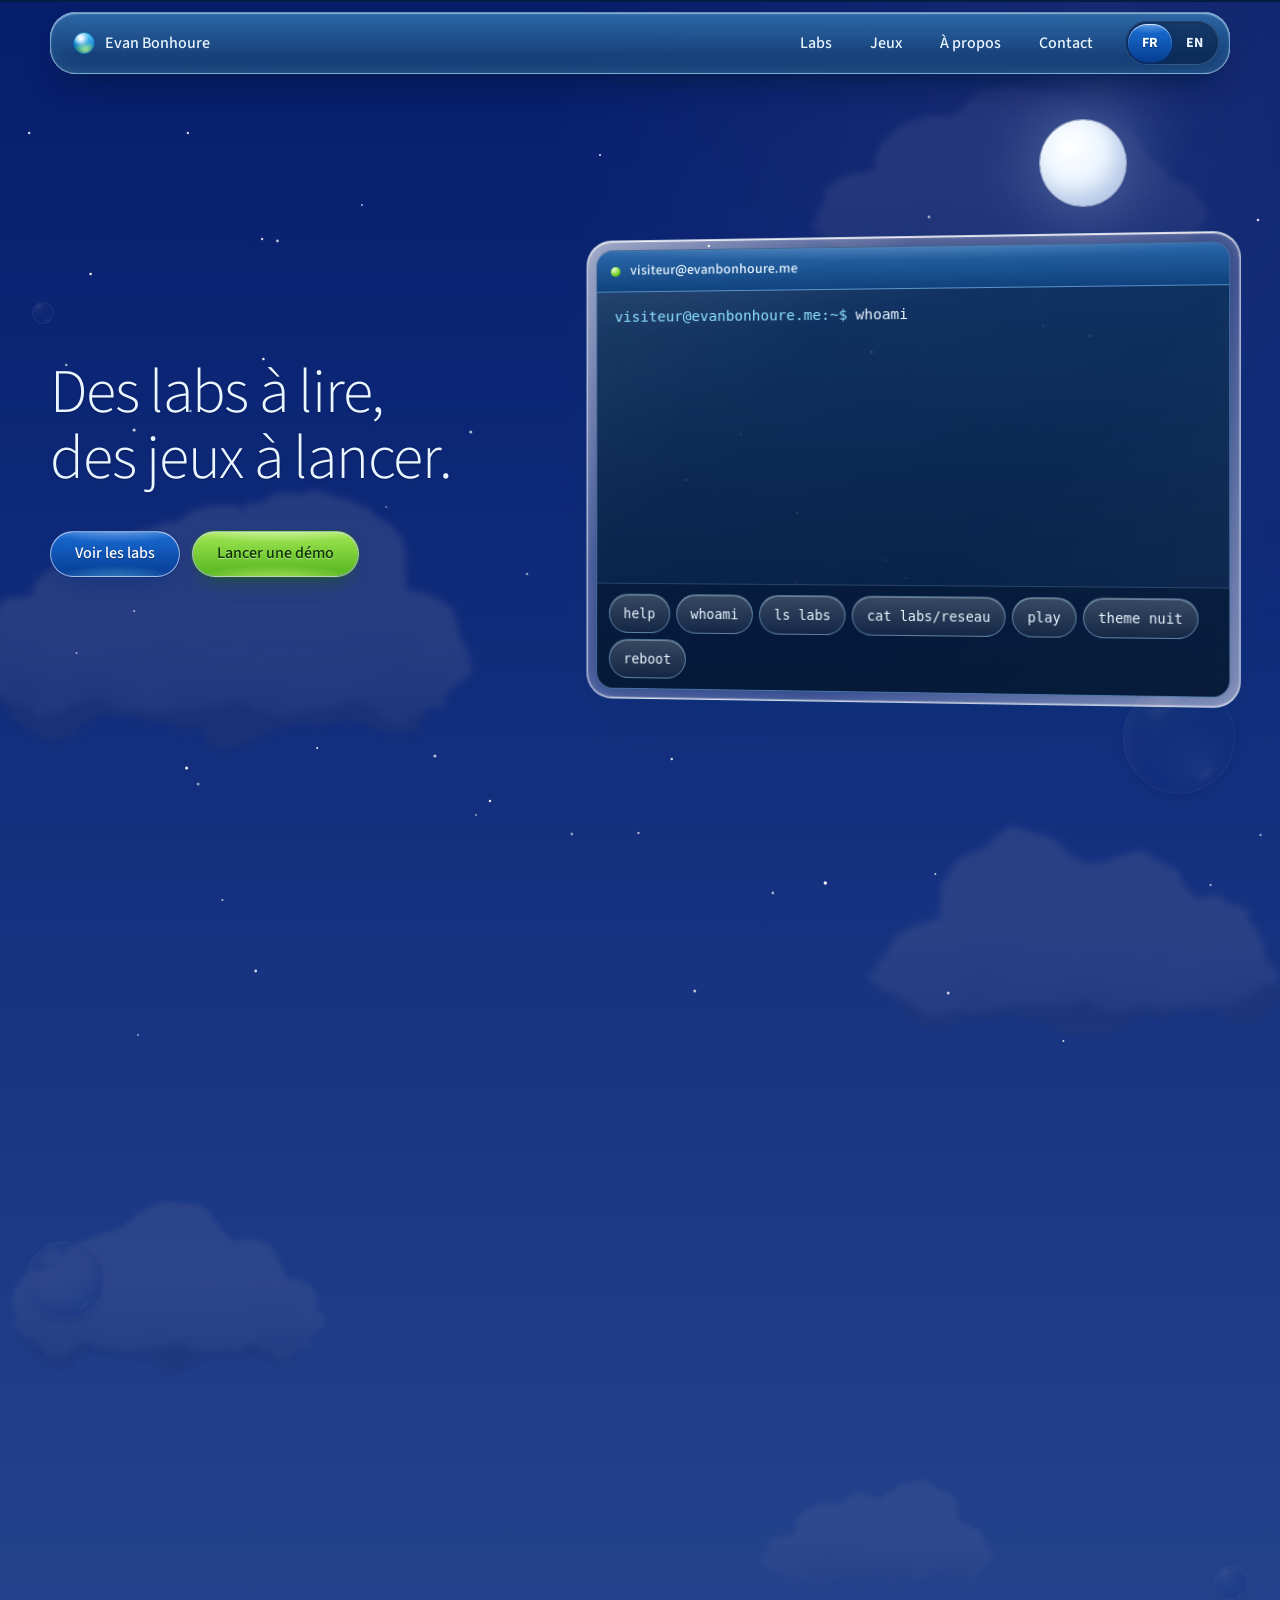
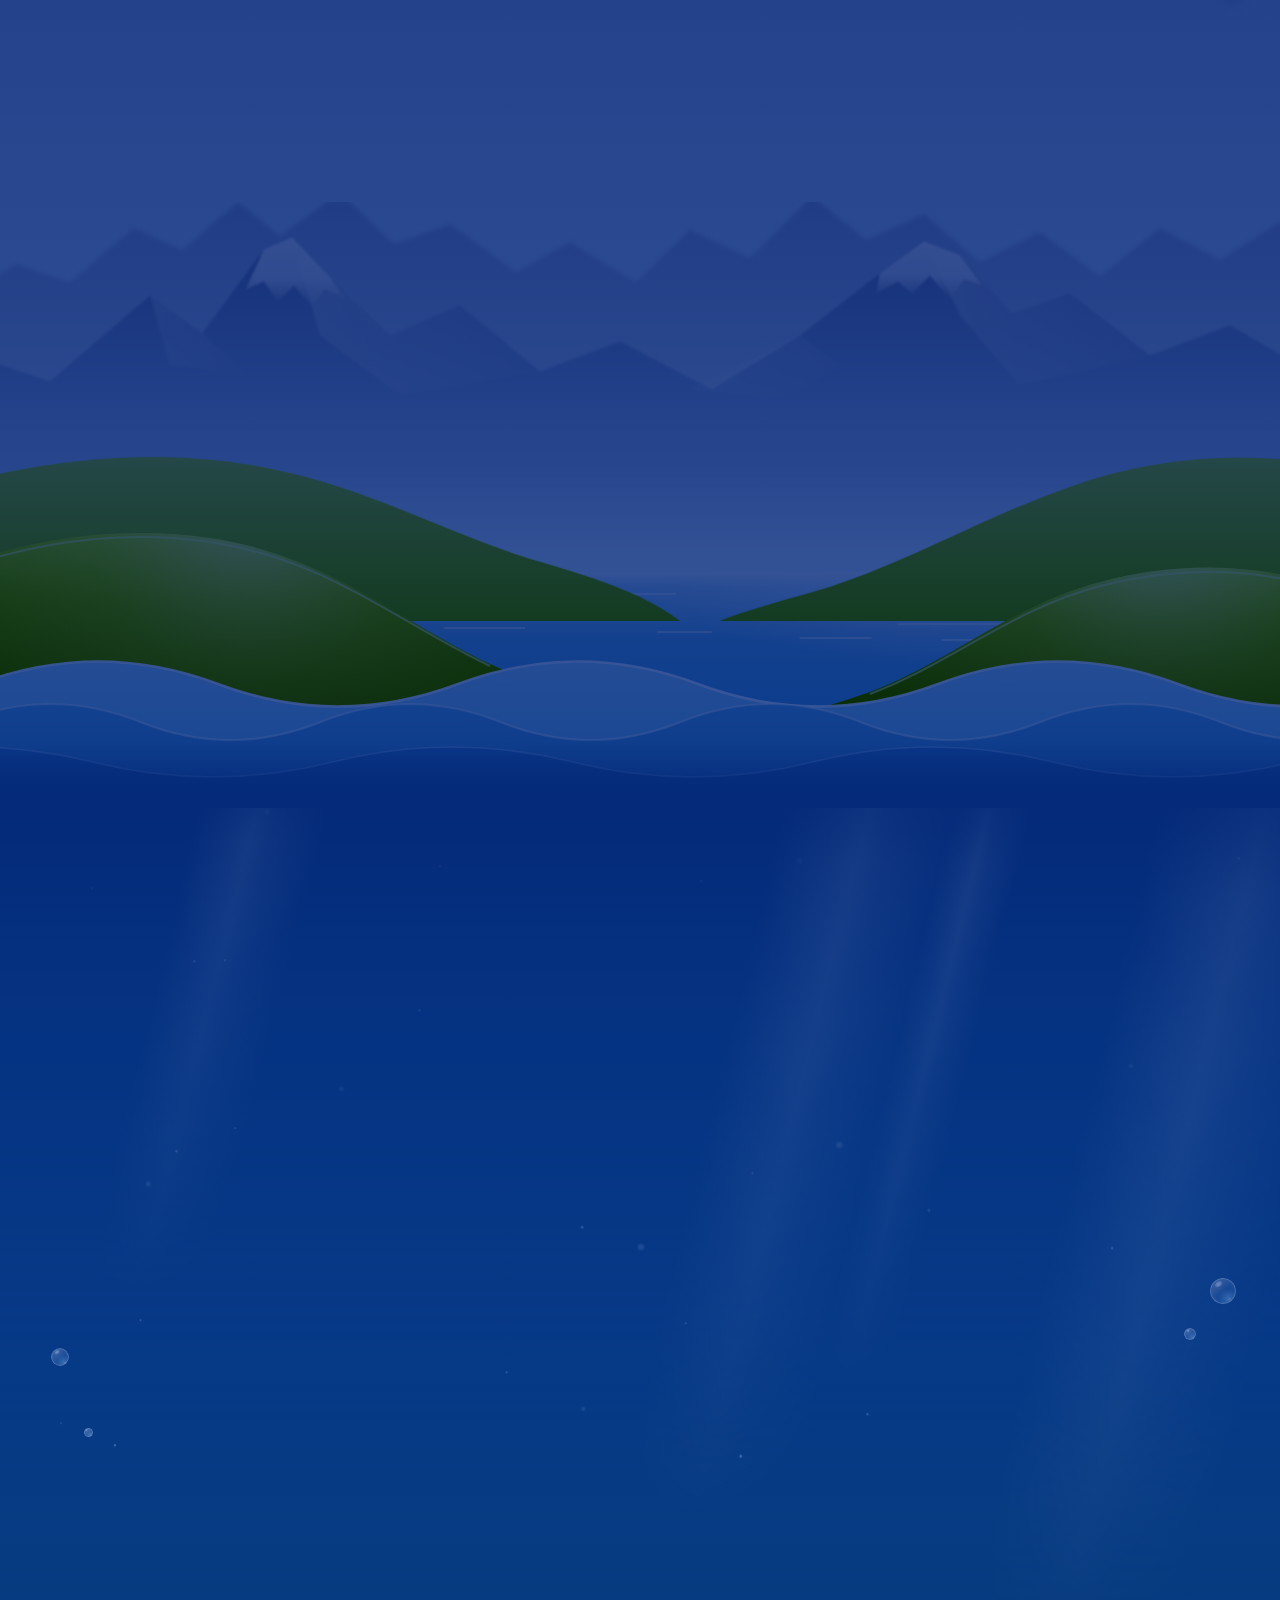
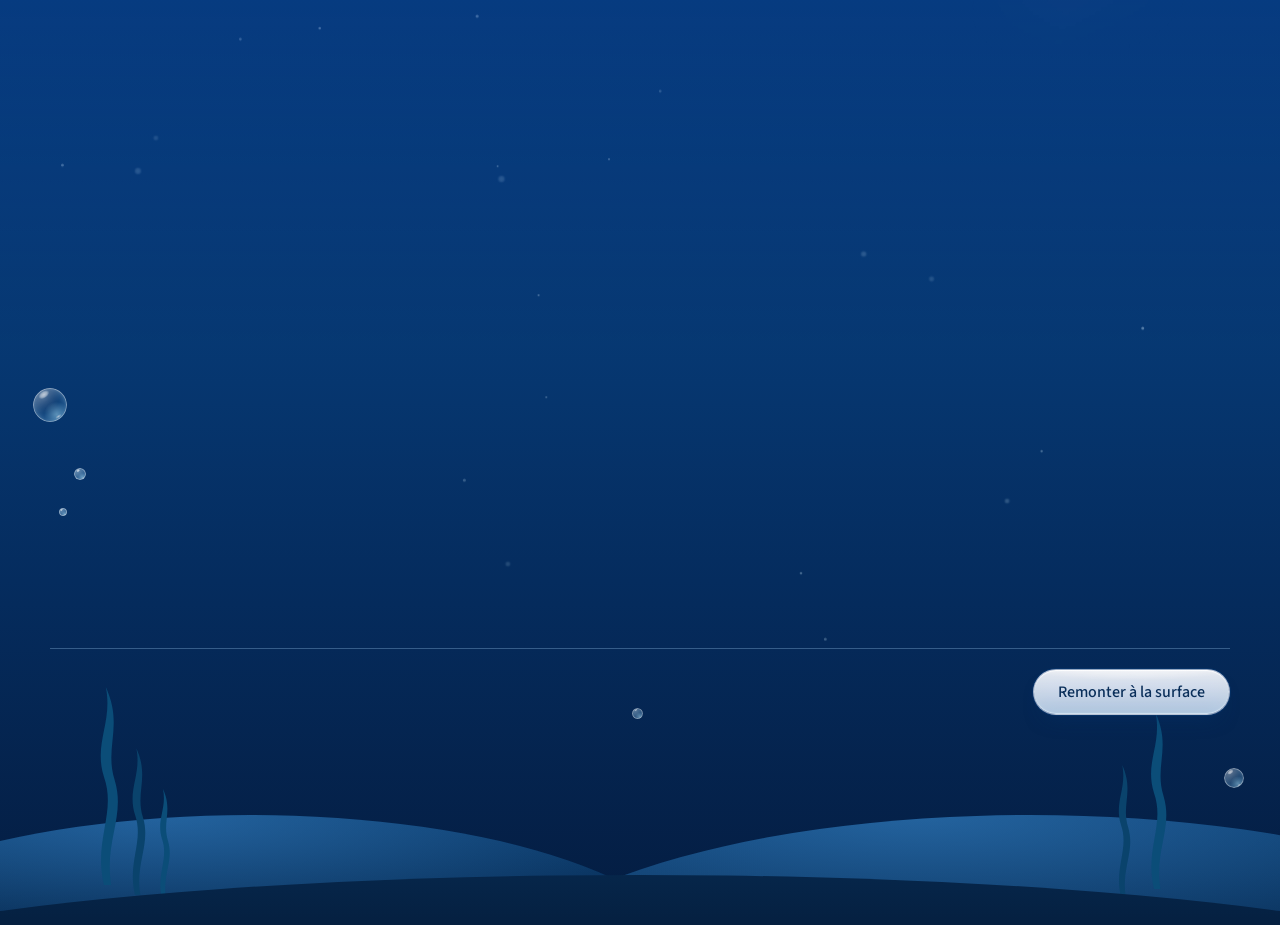
==== commit 09322431: "Refonte du haut de page, démarrage, terminal et effets d'eau - Écran de démarrage (une fois par ongl" ====
--- a/index.html
+++ b/index.html
@@ -19,13 +19,15 @@
 <link rel="preload" href="/assets/fonts/source-sans-3-latin-400-normal.woff2" as="font" type="font/woff2" crossorigin>
 <link rel="preload" href="/assets/fonts/source-sans-3-latin-300-normal.woff2" as="font" type="font/woff2" crossorigin>
 <link rel="stylesheet" href="/assets/style.css">
+<script>(function(d){var h=new Date().getHours();d.setAttribute('data-sky',h<6||h>=21?'night':h<8||h>=18?'dusk':'day');try{if(!sessionStorage.getItem('fa-boot')&&!matchMedia('(prefers-reduced-motion: reduce)').matches){sessionStorage.setItem('fa-boot','1');d.className+=' fa-booting'}}catch(e){}})(document.documentElement)</script>
 </head>
 <body>
+<div class="fa-boot"><div class="fa-boot-black"></div><div class="fa-boot-scr"></div><div class="fa-boot-edge"></div><div class="fa-boot-log" aria-hidden="true"><span style="--n:0">evanbonhoure.me</span><span style="--n:1">alimentation ........ <b>ok</b></span><span style="--n:2">écran ............... <b>ok</b></span><span style="--n:3">réseau .............. <b>ok</b></span><span style="--n:4">pare-feu ............ <b>ok</b></span><span style="--n:5">ciel ................ <b>ok</b></span><span style="--n:6">eau ................. <b>ok</b></span><span style="--n:7">labs ................ <b>ok</b></span><span style="--n:8">jeux ................ <b>ok</b></span><span style="--n:9">démarrage</span></div><div class="fa-boot-logo" aria-hidden="true"><span class="fa-boot-halo"></span><span class="fa-boot-ring"></span><span class="fa-boot-orb"></span></div><div class="fa-boot-name" aria-hidden="true">Evan Bonhoure</div><button type="button" class="fa-boot-skip">Passer</button></div>
 <div class="desk">
-<div class="sc-host" data-sc-name="Main"><div class="fa-noblur" style="position: relative; display: flex; flex-direction: column; overflow-x: clip; font-family: &quot;Source Sans 3&quot;, &quot;Lucida Grande&quot;, &quot;Trebuchet MS&quot;, sans-serif; font-size: 16px; line-height: 1.5; color: rgb(10, 37, 64); background: rgb(4, 28, 64);"><svg width="0" height="0" aria-hidden="true" style="position: absolute;"><defs><filter id="fa-cloud-a" x="-20%" y="-30%" width="140%" height="160%" color-interpolation-filters="sRGB"><feTurbulence type="fractalNoise" baseFrequency="0.011 0.019" numOctaves="4" seed="4" result="n"></feTurbulence><feDisplacementMap in="SourceGraphic" in2="n" scale="44" xChannelSelector="R" yChannelSelector="G" result="d"></feDisplacementMap><feGaussianBlur in="d" stdDeviation="4"></feGaussianBlur></filter><filter id="fa-cloud-b" x="-20%" y="-30%" width="140%" height="160%" color-interpolation-filters="sRGB"><feTurbulence type="fractalNoise" baseFrequency="0.014 0.022" numOctaves="4" seed="11" result="n"></feTurbulence><feDisplacementMap in="SourceGraphic" in2="n" scale="40" xChannelSelector="R" yChannelSelector="G" result="d"></feDisplacementMap><feGaussianBlur in="d" stdDeviation="3.5"></feGaussianBlur></filter><filter id="fa-soft" x="-5%" y="-10%" width="110%" height="120%"><feGaussianBlur stdDeviation="2.2"></feGaussianBlur></filter><filter id="fa-soft2" x="-5%" y="-10%" width="110%" height="120%"><feGaussianBlur stdDeviation="0.9"></feGaussianBlur></filter><linearGradient id="fa-cloud-g" gradientUnits="userSpaceOnUse" x1="0" y1="30" x2="0" y2="250"><stop offset="0" stop-color="#ffffff"></stop><stop offset=".5" stop-color="#ffffff"></stop><stop offset=".8" stop-color="#e2f0fb"></stop><stop offset="1" stop-color="#bfd9f0"></stop></linearGradient><linearGradient id="fa-m-far" x1="0" y1="0" x2="0" y2="1"><stop offset="0" stop-color="#9cc4e8"></stop><stop offset=".8" stop-color="#d6ecfa"></stop><stop offset="1" stop-color="#d6ecfa"></stop></linearGradient><linearGradient id="fa-m-mid" x1="0" y1="0" x2="0" y2="1"><stop offset="0" stop-color="#5f9bd3"></stop><stop offset=".6" stop-color="#a9d2f0"></stop><stop offset="1" stop-color="#cfe8f9"></stop></linearGradient><linearGradient id="fa-m-lit" x1="0" y1="0" x2="1" y2="1"><stop offset="0" stop-color="#ffffff" stop-opacity=".5"></stop><stop offset="1" stop-color="#ffffff" stop-opacity="0"></stop></linearGradient><linearGradient id="fa-m-snow" x1="0" y1="0" x2="0" y2="1"><stop offset="0" stop-color="#ffffff"></stop><stop offset=".6" stop-color="#ffffff" stop-opacity=".85"></stop><stop offset="1" stop-color="#ffffff" stop-opacity="0"></stop></linearGradient><linearGradient id="fa-h-back" x1="0" y1="0" x2="0" y2="1"><stop offset="0" stop-color="#a9df7c"></stop><stop offset="1" stop-color="#58b338"></stop></linearGradient><linearGradient id="fa-h-front" x1="0" y1="0" x2="0" y2="1"><stop offset="0" stop-color="#a4e84e"></stop><stop offset=".35" stop-color="#63c022"></stop><stop offset="1" stop-color="#27820b"></stop></linearGradient><radialGradient id="fa-h-sunL" gradientUnits="userSpaceOnUse" cx="330" cy="40" r="330"><stop offset="0" stop-color="#f4ffad" stop-opacity=".85"></stop><stop offset=".5" stop-color="#d8f97c" stop-opacity=".3"></stop><stop offset="1" stop-color="#d8f97c" stop-opacity="0"></stop></radialGradient><radialGradient id="fa-h-sunR" gradientUnits="userSpaceOnUse" cx="1240" cy="60" r="320"><stop offset="0" stop-color="#f4ffad" stop-opacity=".85"></stop><stop offset=".5" stop-color="#d8f97c" stop-opacity=".3"></stop><stop offset="1" stop-color="#d8f97c" stop-opacity="0"></stop></radialGradient><linearGradient id="fa-h-shade" x1="0" y1="0" x2="0" y2="1"><stop offset="0" stop-color="#1c6b08" stop-opacity="0"></stop><stop offset="1" stop-color="#1c6b08" stop-opacity=".34"></stop></linearGradient><linearGradient id="fa-w1" x1="0" y1="0" x2="0" y2="1"><stop offset="0" stop-color="#9fe4fb"></stop><stop offset="1" stop-color="#3fb6ec"></stop></linearGradient><linearGradient id="fa-w2" x1="0" y1="0" x2="0" y2="1"><stop offset="0" stop-color="#4fc0f0"></stop><stop offset="1" stop-color="#178bd6"></stop></linearGradient><linearGradient id="fa-w3" x1="0" y1="0" x2="0" y2="1"><stop offset="0" stop-color="#2a9be0"></stop><stop offset=".55" stop-color="#0e77c6"></stop><stop offset="1" stop-color="#0e77c6"></stop></linearGradient></defs></svg><header style="position: sticky; top: 12px; z-index: 40; margin-top: 12px; padding: 0px 24px;"><nav class="fa-navskin" aria-label="Navigation principale" style="max-width: 1180px; margin: 0px auto; min-height: 60px; padding: 8px 10px 8px 14px; display: flex; flex-wrap: wrap; align-items: center; justify-content: space-between; gap: 8px 20px;"><a class="fa-nav-a" href="#haut" style="gap: 10px; padding: 0px 8px;"><span class="fa-orb" aria-hidden="true" style="width: 22px; height: 22px;"></span><span>Evan Bonhoure</span></a><div style="display: flex; flex-wrap: wrap; align-items: center; gap: 4px 6px;"><a class="fa-nav-a" href="#labs">Labs</a><a class="fa-nav-a" href="#jeux">Jeux</a><a class="fa-nav-a" href="#apropos">À propos</a><a class="fa-nav-a" href="#contact">Contact</a><div class="fa-seg" role="group" aria-label="Langue" style="margin-left: 10px;"><a class="fa-seg-b fa-seg-on" href="/" hreflang="fr" lang="fr" aria-label="Français" aria-current="true">FR</a><a class="fa-seg-b" href="/en/" hreflang="en" lang="en" aria-label="English">EN</a></div></div></nav></header><div id="haut" style="position: relative; overflow: clip; margin-top: -72px; padding: 148px 24px 400px; background: radial-gradient(circle at 86% 4%, rgba(255, 255, 255, 0.95) 0%, rgba(255, 255, 255, 0.5) 4%, rgba(255, 255, 255, 0) 22%), linear-gradient(rgb(47, 143, 230) 0%, rgb(92, 176, 241) 24%, rgb(157, 214, 248) 54%, rgb(207, 238, 252) 80%, rgb(233, 248, 254) 100%);"><div aria-hidden="true" style="position: absolute; inset: 0px; pointer-events: none;"><div class="fa-px" data-px="0.14" style="position: absolute; top: 60px; right: 1%;"><div class="fa-drift" style="animation-duration: 42s; animation-delay: -13s;"><svg width="520" height="235" viewBox="0 0 620 280"><g filter="url(#fa-cloud-a)"><g fill="#a9cbe9"><circle cx="160" cy="196" r="58"></circle><circle cx="320" cy="190" r="74"></circle><circle cx="468" cy="200" r="52"></circle><ellipse cx="312" cy="214" rx="220" ry="34"></ellipse></g><g fill="url(#fa-cloud-g)"><circle cx="150" cy="176" r="60"></circle><circle cx="228" cy="146" r="82"></circle><circle cx="322" cy="124" r="98"></circle><circle cx="414" cy="154" r="80"></circle><circle cx="482" cy="184" r="56"></circle><ellipse cx="312" cy="198" rx="226" ry="38"></ellipse></g></g></svg></div></div><div class="fa-px" data-px="0.07" style="position: absolute; top: 596px; left: 57%; opacity: 0.9;"><div class="fa-drift" style="animation-duration: 31s; animation-delay: -26s; animation-direction: alternate-reverse;"><svg width="250" height="113" viewBox="0 0 620 280"><g filter="url(#fa-cloud-b)"><g fill="url(#fa-cloud-g)"><circle cx="160" cy="180" r="56"></circle><circle cx="250" cy="134" r="92"></circle><circle cx="352" cy="150" r="80"></circle><circle cx="440" cy="174" r="64"></circle><ellipse cx="306" cy="198" rx="214" ry="36"></ellipse></g></g></svg></div></div><div class="fa-px" data-px="0.2" style="position: absolute; top: 500px; left: -9%;"><div class="fa-drift" style="animation-duration: 55s; animation-delay: -39s; animation-direction: alternate-reverse;"><svg width="660" height="298" viewBox="0 0 620 280"><g filter="url(#fa-cloud-b)"><g fill="#a9cbe9"><circle cx="160" cy="196" r="58"></circle><circle cx="320" cy="190" r="74"></circle><circle cx="468" cy="200" r="52"></circle><ellipse cx="312" cy="214" rx="220" ry="34"></ellipse></g><g fill="url(#fa-cloud-g)"><circle cx="138" cy="182" r="52"></circle><circle cx="210" cy="150" r="74"></circle><circle cx="300" cy="136" r="88"></circle><circle cx="398" cy="128" r="96"></circle><circle cx="486" cy="178" r="60"></circle><ellipse cx="312" cy="198" rx="232" ry="38"></ellipse></g></g></svg></div></div><div class="fa-px" data-px="0.16" style="position: absolute; top: 880px; right: -7%;"><div class="fa-drift" style="animation-duration: 47s; animation-delay: -5s;"><svg width="580" height="262" viewBox="0 0 620 280"><g filter="url(#fa-cloud-a)"><g fill="#a9cbe9"><circle cx="160" cy="196" r="58"></circle><circle cx="320" cy="190" r="74"></circle><circle cx="468" cy="200" r="52"></circle><ellipse cx="312" cy="214" rx="220" ry="34"></ellipse></g><g fill="url(#fa-cloud-g)"><circle cx="160" cy="180" r="56"></circle><circle cx="250" cy="134" r="92"></circle><circle cx="352" cy="150" r="80"></circle><circle cx="440" cy="174" r="64"></circle><ellipse cx="306" cy="198" rx="214" ry="36"></ellipse></g></g></svg></div></div><div class="fa-px" data-px="0.12" style="position: absolute; top: 1300px; left: -4%; opacity: 0.95;"><div class="fa-drift" style="animation-duration: 40s; animation-delay: -25s;"><svg width="430" height="194" viewBox="0 0 620 280"><g filter="url(#fa-cloud-b)"><g fill="#a9cbe9"><circle cx="160" cy="196" r="58"></circle><circle cx="320" cy="190" r="74"></circle><circle cx="468" cy="200" r="52"></circle><ellipse cx="312" cy="214" rx="220" ry="34"></ellipse></g><g fill="url(#fa-cloud-g)"><circle cx="150" cy="176" r="60"></circle><circle cx="228" cy="146" r="82"></circle><circle cx="322" cy="124" r="98"></circle><circle cx="414" cy="154" r="80"></circle><circle cx="482" cy="184" r="56"></circle><ellipse cx="312" cy="198" rx="226" ry="38"></ellipse></g></g></svg></div></div><div class="fa-px" data-px="0.08" style="position: absolute; top: 1560px; right: 20%; opacity: 0.9;"><div class="fa-drift" style="animation-duration: 35s; animation-delay: -8s; animation-direction: alternate-reverse;"><svg width="300" height="135" viewBox="0 0 620 280"><g filter="url(#fa-cloud-a)"><g fill="url(#fa-cloud-g)"><circle cx="138" cy="182" r="52"></circle><circle cx="210" cy="150" r="74"></circle><circle cx="300" cy="136" r="88"></circle><circle cx="398" cy="128" r="96"></circle><circle cx="486" cy="178" r="60"></circle><ellipse cx="312" cy="198" rx="232" ry="38"></ellipse></g></g></svg></div></div><div class="fa-px" data-px="-0.1" style="position: absolute; top: 456px; left: 46%;"><span class="fa-float" style="display: block; animation-duration: 9s;"><span class="fa-bub fa-bub-sky" style="position: relative; display: block; width: 44px; height: 44px;"></span></span></div><div class="fa-px" data-px="-0.16" style="position: absolute; top: 640px; right: 3.5%;"><span class="fa-float" style="display: block; animation-duration: 13s;"><span class="fa-bub fa-bub-sky" style="position: relative; display: block; width: 112px; height: 112px;"></span></span></div><div class="fa-px" data-px="-0.12" style="position: absolute; top: 1150px; left: 2%;"><span class="fa-float" style="display: block; animation-duration: 11s;"><span class="fa-bub fa-bub-sky" style="position: relative; display: block; width: 78px; height: 78px;"></span></span></div><div class="fa-px" data-px="-0.08" style="position: absolute; top: 1480px; right: 2.5%;"><span class="fa-float" style="display: block; animation-duration: 8s;"><span class="fa-bub fa-bub-sky" style="position: relative; display: block; width: 34px; height: 34px;"></span></span></div><div class="fa-px" data-px="-0.06" style="position: absolute; top: 300px; left: 2.5%;"><span class="fa-float" style="display: block; animation-duration: 7s;"><span class="fa-bub fa-bub-sky" style="position: relative; display: block; width: 22px; height: 22px;"></span></span></div><div style="position: absolute; left: 0px; right: 0px; bottom: 0px; height: 520px; overflow: clip;"><div class="fa-px" data-px="0.09" style="position: absolute; left: 0px; right: 0px; bottom: 90px; height: 360px;"><svg width="100%" height="100%" viewBox="0 0 1440 360" preserveAspectRatio="xMidYMax slice" style="display: block;"><path d="M-20 360 V190 L40 168 L96 132 L150 150 L214 96 L262 118 L318 70 L360 104 L420 60 L474 112 L530 92 L596 140 L650 110 L716 150 L770 98 L830 126 L892 64 L946 108 L1004 82 L1060 130 L1120 100 L1180 144 L1240 96 L1300 128 L1360 90 L1410 122 L1460 108 V360 Z" fill="url(#fa-m-far)" filter="url(#fa-soft)"></path></svg></div><div class="fa-px" data-px="0.06" style="position: absolute; left: 0px; right: 0px; bottom: 80px; height: 360px;"><svg width="100%" height="100%" viewBox="0 0 1440 360" preserveAspectRatio="xMidYMax slice" style="display: block;"><g filter="url(#fa-soft2)"><path d="M-20 360 V214 L70 176 L130 196 L230 110 L282 148 L344 64 L372 52 L410 92 L470 150 L540 120 L620 186 L700 156 L792 204 L880 150 L960 88 L1004 56 L1040 70 L1092 128 L1150 108 L1230 170 L1310 140 L1390 186 L1460 170 V360 Z" fill="url(#fa-m-mid)"></path><path d="M372 52 L410 92 L470 150 L540 120 L620 186 L480 210 L400 150 Z" fill="url(#fa-m-lit)"></path><path d="M1004 56 L1040 70 L1092 128 L1150 108 L1230 170 L1100 200 L1040 130 Z" fill="url(#fa-m-lit)"></path><path d="M230 110 L282 148 L330 190 L250 180 Z" fill="url(#fa-m-lit)" opacity=".7"></path><path d="M770 204 L880 150 L920 180 L860 214 Z" fill="url(#fa-m-lit)" opacity=".5"></path><path d="M344 64 L372 52 L410 92 L424 112 L404 104 L392 122 L374 100 L358 116 L344 96 L326 104 Z" fill="url(#fa-m-snow)"></path><path d="M960 88 L1004 56 L1040 70 L1062 100 L1044 94 L1030 114 L1010 90 L992 108 L978 96 L956 108 Z" fill="url(#fa-m-snow)"></path></g></svg></div><div style="position: absolute; left: 0px; right: 0px; bottom: 120px; height: 130px; background: linear-gradient(rgba(233, 248, 254, 0) 0%, rgba(233, 248, 254, 0.88) 68%, rgba(233, 248, 254, 0.96) 100%);"></div><div style="position: absolute; left: 0px; right: 0px; bottom: 0px; height: 150px; background: radial-gradient(40% 90% at 78% 0%, rgba(255, 255, 255, 0.75) 0%, rgba(255, 255, 255, 0) 70%), linear-gradient(rgb(242, 251, 255) 0%, rgb(166, 226, 249) 10%, rgb(85, 194, 240) 45%, rgb(47, 176, 234) 100%);"></div><svg width="100%" height="90" viewBox="0 0 1440 90" preserveAspectRatio="none" style="position: absolute; left: 0px; bottom: 60px; display: block;"><path d="M980 14h150M1040 26h210M940 38h120M1100 38h90M1010 52h260M900 66h80M1060 68h160M690 22h70M620 44h100M740 60h60M430 30h60M500 56h90" fill="none" stroke="#ffffff" stroke-opacity=".8" stroke-width="1.5" stroke-linecap="round"></path></svg><div class="fa-px" data-px="0.03" style="position: absolute; left: 0px; right: 0px; bottom: 50px; height: 230px;"><svg width="100%" height="100%" viewBox="0 0 1440 230" preserveAspectRatio="xMidYMax slice" style="display: block;"><path d="M-20 230 V110 C100 70 220 56 330 74 C440 92 520 140 610 168 C670 186 720 200 760 230 Z" fill="url(#fa-h-back)"></path><path d="M1460 230 V86 C1360 58 1250 60 1150 96 C1060 128 990 170 910 196 C870 208 830 218 800 230 Z" fill="url(#fa-h-back)"></path></svg></div><svg width="100%" height="250" viewBox="0 0 1440 250" preserveAspectRatio="xMidYMax slice" style="position: absolute; left: 0px; bottom: 0px; display: block;"><path d="M-20 250 V118 C70 74 180 50 290 66 C410 84 480 150 570 192 C620 214 650 232 690 250 Z" fill="url(#fa-h-front)"></path><path d="M-20 250 V118 C70 74 180 50 290 66 C410 84 480 150 570 192 C620 214 650 232 690 250 Z" fill="url(#fa-h-sunL)"></path><path d="M-20 250 V118 C70 74 180 50 290 66 C410 84 480 150 570 192 C620 214 650 232 690 250 Z" fill="url(#fa-h-shade)"></path><path d="M-20 122 C70 78 180 54 290 70 C410 88 480 152 570 194" fill="none" stroke="#e9ffb0" stroke-opacity=".7" stroke-width="2"></path><path d="M1460 250 V134 C1370 94 1280 84 1180 110 C1090 134 1030 190 950 220 C910 234 880 242 850 250 Z" fill="url(#fa-h-front)"></path><path d="M1460 250 V134 C1370 94 1280 84 1180 110 C1090 134 1030 190 950 220 C910 234 880 242 850 250 Z" fill="url(#fa-h-sunR)"></path><path d="M1460 250 V134 C1370 94 1280 84 1180 110 C1090 134 1030 190 950 220 C910 234 880 242 850 250 Z" fill="url(#fa-h-shade)"></path><path d="M1460 138 C1370 98 1280 88 1180 114 C1090 138 1030 192 950 222" fill="none" stroke="#e9ffb0" stroke-opacity=".7" stroke-width="2"></path></svg></div></div><div style="position: relative; max-width: 1180px; margin: 0px auto; display: flex; flex-direction: column; gap: 112px;"><div style="display: flex; flex-wrap: wrap; align-items: center; gap: 40px 56px;"><div style="flex: 1 1 380px; min-width: 0px; display: flex; flex-direction: column; align-items: flex-start; gap: 20px;"><p class="fa-up" style="margin: 0px; font-size: 14px; font-weight: 700; letter-spacing: 0.08em; text-transform: uppercase; color: rgb(6, 48, 95);">Systèmes · Réseaux · Cybersécurité · Jeux vidéo</p><h1 class="fa-up" style="--fa-d: .08s; margin: 0px; font-size: 48px; line-height: 1.1; font-weight: 300; letter-spacing: -0.01em; color: rgb(5, 37, 72); text-shadow: rgba(255, 255, 255, 0.55) 0px 1px 0px;"><span style="display: block;">Des labs à lire,</span><span style="display: block;">des jeux à lancer.</span></h1><p class="fa-up" style="--fa-d: .16s; margin: 0px; max-width: 30em; font-size: 18px; line-height: 1.55; color: rgb(10, 47, 90); text-wrap: pretty;">Chaque projet vient avec sa preuve : un schéma réseau, un write-up complet ou une démo jouable dans la page.</p><div class="fa-up" style="--fa-d: .24s; display: flex; flex-wrap: wrap; gap: 12px; margin-top: 8px;"><a class="fa-btn" href="#labs">Voir les labs</a><a class="fa-btn fa-btn-go" href="#demo">Lancer une démo</a></div></div><div class="fa-win fa-up" style="--fa-d: .2s; flex: 1.45 1 520px; min-width: 0px;"><div class="fa-pane"><div class="fa-bar" style="display: flex; align-items: center; justify-content: space-between; gap: 12px; min-height: 44px; padding: 0px 16px;"><h2 style="margin: 0px; font-size: 15px; font-weight: 700; color: rgb(10, 47, 90);">Projets</h2><span style="font-size: 13px; color: rgb(51, 82, 110);">5 projets · 2 familles</span></div><div style="padding: 10px 16px 6px; font-size: 12px; font-weight: 700; letter-spacing: 0.08em; text-transform: uppercase; color: rgb(51, 82, 110);">Labs · write-ups</div><a class="fa-row" href="#lab-minecraft"><span class="fa-thumb fa-gloss fa-t1"><svg width="22" height="22" viewBox="0 0 24 24" fill="none" stroke="currentColor" stroke-width="1.8" stroke-linecap="round" stroke-linejoin="round" aria-hidden="true"><path d="M4 5h16v6H4zM4 13h16v6H4zM7.5 8h.01M7.5 16h.01"></path></svg></span><span style="flex: 1 1 0%; min-width: 0px; display: flex; flex-direction: column; gap: 2px;"><span style="font-size: 16px; font-weight: 500; line-height: 1.3;">Serveur Minecraft moddé</span><span style="font-size: 13.5px; line-height: 1.35; color: rgb(51, 82, 110);">Oracle Cloud · Crafty · migration</span></span><span class="fa-tag">Schéma + write-up</span></a><a class="fa-row" href="#lab-reseau"><span class="fa-thumb fa-gloss fa-t2"><svg width="22" height="22" viewBox="0 0 24 24" fill="none" stroke="currentColor" stroke-width="1.8" stroke-linecap="round" stroke-linejoin="round" aria-hidden="true"><path d="M12 3l8 3v6c0 4.6-3.3 7.9-8 9-4.7-1.1-8-4.4-8-9V6z"></path></svg></span><span style="flex: 1 1 0%; min-width: 0px; display: flex; flex-direction: column; gap: 2px;"><span style="font-size: 16px; font-weight: 500; line-height: 1.3;">Réseau sécurisé sous VirtualBox</span><span style="font-size: 13.5px; line-height: 1.35; color: rgb(51, 82, 110);">Shorewall · DMZ · VPN · proxy</span></span><span class="fa-tag">Schéma + write-up</span></a><div style="padding: 10px 16px 6px; font-size: 12px; font-weight: 700; letter-spacing: 0.08em; text-transform: uppercase; color: rgb(51, 82, 110); border-top: 1px solid rgba(24, 96, 168, 0.18);">Jeux</div><a class="fa-row" href="#demo"><span class="fa-thumb fa-gloss fa-t3"><svg width="22" height="22" viewBox="0 0 24 24" fill="none" stroke="currentColor" stroke-width="1.8" stroke-linecap="round" stroke-linejoin="round" aria-hidden="true"><path d="M8 5.5v13l11-6.5z"></path></svg></span><span style="flex: 1 1 0%; min-width: 0px; display: flex; flex-direction: column; gap: 2px;"><span style="font-size: 16px; font-weight: 500; line-height: 1.3;">Jeu de zombies</span><span style="font-size: 13.5px; line-height: 1.35; color: rgb(51, 82, 110);">HTML · JavaScript</span></span><span class="fa-tag">Démo jouable</span></a><a class="fa-row" href="#rpg"><span class="fa-thumb fa-gloss fa-t4"><svg width="22" height="22" viewBox="0 0 24 24" fill="none" stroke="currentColor" stroke-width="1.8" stroke-linecap="round" stroke-linejoin="round" aria-hidden="true"><path d="M7 8h10a4 4 0 0 1 4 4v2.2a2.8 2.8 0 0 1-5.2 1.5L14.6 14H9.4l-1.2 1.7A2.8 2.8 0 0 1 3 14.2V12a4 4 0 0 1 4-4zM8 10.5v3M6.5 12h3M16.5 12h.01"></path></svg></span><span style="flex: 1 1 0%; min-width: 0px; display: flex; flex-direction: column; gap: 2px;"><span style="font-size: 16px; font-weight: 500; line-height: 1.3;">RPG façon Undertale</span><span style="font-size: 13.5px; line-height: 1.35; color: rgb(51, 82, 110);">C · raylib · WebAssembly</span></span><span class="fa-tag">Build web à venir</span></a><a class="fa-row" href="#dwell"><span class="fa-thumb fa-gloss fa-t5"><svg width="22" height="22" viewBox="0 0 24 24" fill="none" stroke="currentColor" stroke-width="1.8" stroke-linecap="round" stroke-linejoin="round" aria-hidden="true"><path d="M2.5 12s3.5-6.5 9.5-6.5 9.5 6.5 9.5 6.5-3.5 6.5-9.5 6.5S2.5 12 2.5 12zM12 9.5a2.5 2.5 0 1 0 0 5 2.5 2.5 0 0 0 0-5z"></path></svg></span><span style="flex: 1 1 0%; min-width: 0px; display: flex; flex-direction: column; gap: 2px;"><span style="font-size: 16px; font-weight: 500; line-height: 1.3;">DWELL · horreur UE5</span><span style="font-size: 13.5px; line-height: 1.35; color: rgb(51, 82, 110);">Unreal Engine 5 · Blueprints</span></span><span class="fa-tag">Vidéo + captures</span></a></div></div></div><section id="labs" style="display: flex; flex-direction: column; gap: 28px; scroll-margin-top: 96px;"><div class="fa-in" style="display: flex; flex-direction: column; gap: 8px;"><h2 style="margin: 0px; font-size: 42px; line-height: 1.1; font-weight: 300; color: rgb(5, 37, 72); text-shadow: rgba(255, 255, 255, 0.6) 0px 1px 0px;">Labs</h2><p style="margin: 0px; max-width: 40em; font-size: 18px; color: rgb(10, 47, 90); text-wrap: pretty;">Des infrastructures montées de bout en bout, puis documentées : contexte, schéma, étapes, galères, bilan.</p></div><article id="lab-minecraft" class="fa-win fa-in" style="scroll-margin-top: 96px;"><div class="fa-pane" style="display: flex; flex-wrap: wrap;"><figure style="flex: 1.25 1 480px; min-width: 0px; margin: 0px; min-height: 340px; padding: 28px; display: flex; flex-direction: column; justify-content: center; gap: 16px; overflow-x: auto; background: linear-gradient(rgb(220, 240, 252) 0%, rgb(195, 228, 248) 100%); border-right: 1px solid rgba(24, 96, 168, 0.25);"><div style="display: flex; align-items: center;"><div class="fa-node" style="flex: 0 0 auto; width: 118px;">PC portable<span style="font-size: 12px; font-weight: 400; color: rgb(51, 82, 110);">ancien hôte</span></div><div style="flex: 1 1 0%; min-width: 56px; display: flex; flex-direction: column; align-items: center; gap: 4px; padding-bottom: 20px;"><span style="font-size: 12px; color: rgb(51, 82, 110);">migration</span><span style="width: 100%; height: 2px; background: rgb(21, 104, 200);"></span></div><div class="fa-zone" style="flex: 0 1 250px; min-width: 190px;"><span style="font-size: 12px; font-weight: 700; letter-spacing: 0.04em; color: rgb(10, 58, 102);">Oracle Cloud · VM Always Free</span><div class="fa-node fa-node-fw" style="min-height: 40px;">Crafty Controller</div><div class="fa-node" style="min-height: 40px;">Serveurs moddés<span style="font-size: 12px; font-weight: 400; color: rgb(51, 82, 110);">NeoForge · Forge</span></div><div class="fa-node" style="min-height: 40px;">Sauvegardes rclone</div></div><div style="flex: 1 1 0%; min-width: 56px; display: flex; flex-direction: column; align-items: center; gap: 4px; padding-bottom: 20px;"><span style="font-size: 12px; color: rgb(51, 82, 110);">connexion</span><span style="width: 100%; height: 2px; background: rgb(21, 104, 200);"></span></div><div class="fa-node" style="flex: 0 0 auto; width: 96px;">Joueurs</div></div><figcaption style="font-size: 13px; color: rgb(51, 82, 110);">Schéma d'architecture après migration</figcaption></figure><div style="flex: 1 1 360px; min-width: 0px; padding: 32px 36px; display: flex; flex-direction: column; align-items: flex-start; gap: 14px;"><div style="display: flex; flex-wrap: wrap; align-items: center; gap: 8px;"><span class="fa-chip">Lab 01</span><span style="font-size: 13px; color: rgb(51, 82, 110);">Auto-hébergement · Cloud</span></div><h3 style="margin: 0px; font-size: 27px; line-height: 1.2; font-weight: 500; color: rgb(5, 37, 72); text-wrap: balance;">Serveur Minecraft moddé sur Oracle Cloud</h3><p style="margin: 0px; font-size: 16px; line-height: 1.6; color: rgb(29, 60, 90); text-wrap: pretty;">Un serveur moddé qui tournait sur mon PC portable, migré vers une VM Oracle Cloud Always Free et administré avec Crafty. Le write-up détaillera l'installation, la migration et les sauvegardes.</p><div style="display: flex; flex-wrap: wrap; gap: 6px;"><span class="fa-tag">Oracle Cloud</span><span class="fa-tag">Ubuntu 24.04</span><span class="fa-tag">Crafty Controller</span><span class="fa-tag">NeoForge</span><span class="fa-tag">rclone</span><span class="fa-tag">Tailscale</span></div><p style="margin: 0px; font-size: 13.5px; color: rgb(51, 82, 110);">Contexte · Schéma · Étapes · Galères · Bilan</p><span class="fa-btn fa-btn-off" aria-disabled="true" style="margin-top: 6px;">Write-up bientôt</span></div></div></article><article id="lab-reseau" class="fa-win fa-in" style="scroll-margin-top: 96px;"><div class="fa-pane" style="display: flex; flex-wrap: wrap;"><div style="flex: 1 1 360px; min-width: 0px; padding: 32px 36px; display: flex; flex-direction: column; align-items: flex-start; justify-content: center; gap: 14px;"><div style="display: flex; flex-wrap: wrap; align-items: center; gap: 8px;"><span class="fa-chip">Lab 02</span><span style="font-size: 13px; color: rgb(51, 82, 110);">Réseau · Sécurité</span></div><h3 style="margin: 0px; font-size: 27px; line-height: 1.2; font-weight: 500; color: rgb(5, 37, 72); text-wrap: balance;">Maquette de réseau sécurisé sous VirtualBox</h3><p style="margin: 0px; font-size: 16px; line-height: 1.6; color: rgb(29, 60, 90); text-wrap: pretty;">Une maquette complète en VM Debian : pare-feu Shorewall, DMZ avec serveur web, VPN OpenVPN et proxy Squid, réseau local isolé. Le write-up reprendra le schéma, les règles de filtrage et les tests.</p><div style="display: flex; flex-wrap: wrap; gap: 6px;"><span class="fa-tag">VirtualBox</span><span class="fa-tag">Debian</span><span class="fa-tag">Shorewall</span><span class="fa-tag">OpenVPN</span><span class="fa-tag">Squid</span><span class="fa-tag">DMZ</span></div><p style="margin: 0px; font-size: 13.5px; color: rgb(51, 82, 110);">Contexte · Schéma · Étapes · Galères · Bilan</p><span class="fa-btn fa-btn-off" aria-disabled="true" style="margin-top: 6px;">Write-up bientôt</span></div><figure style="flex: 1.25 1 480px; min-width: 0px; margin: 0px; padding: 28px; display: flex; flex-direction: column; justify-content: center; gap: 16px; background: linear-gradient(rgb(220, 240, 252) 0%, rgb(195, 228, 248) 100%); border-left: 1px solid rgba(24, 96, 168, 0.25);"><div style="display: flex; flex-direction: column; align-items: center; width: 100%; max-width: 470px; margin: 0px auto;"><div class="fa-node" style="min-width: 150px;">Internet</div><span style="width: 2px; height: 16px; background: rgb(21, 104, 200);"></span><div class="fa-node fa-node-fw" style="min-width: 210px;">parefeu<span style="font-size: 12px; font-weight: 400;">Shorewall</span></div><span style="width: 2px; height: 16px; background: rgb(21, 104, 200);"></span><span style="width: 50%; height: 2px; background: rgb(21, 104, 200);"></span><div style="display: grid; grid-template-columns: repeat(2, minmax(0px, 1fr)); width: 100%;"><div style="display: flex; flex-direction: column; align-items: center; padding: 0px 8px;"><span style="width: 2px; height: 16px; background: rgb(21, 104, 200);"></span><div class="fa-zone" style="width: 100%;"><span style="font-size: 12px; font-weight: 700; letter-spacing: 0.04em; color: rgb(10, 58, 102);">DMZ</span><div class="fa-node" style="min-height: 38px;">serveurweb</div><div class="fa-node" style="min-height: 38px;">vpn · OpenVPN</div><div class="fa-node" style="min-height: 38px;">proxyweb · Squid</div></div></div><div style="display: flex; flex-direction: column; align-items: center; padding: 0px 8px;"><span style="width: 2px; height: 16px; background: rgb(21, 104, 200);"></span><div class="fa-zone" style="width: 100%;"><span style="font-size: 12px; font-weight: 700; letter-spacing: 0.04em; color: rgb(10, 58, 102);">LAN</span><div class="fa-node" style="min-height: 38px;">alice<span style="font-size: 12px; font-weight: 400; color: rgb(51, 82, 110);">poste client</span></div></div></div></div></div><figcaption style="font-size: 13px; color: rgb(51, 82, 110);">Zones et flux de la maquette</figcaption></figure></div></article></section></div></div><div aria-hidden="true" style="position: relative; height: 170px; margin-top: -84px; overflow: clip;"><div class="fa-heave" style="position: absolute; left: 0px; top: 0px; animation-duration: 6s;"><svg class="fa-swell" width="4320" height="210" viewBox="0 0 4320 210" style="display: block; animation-duration: 24s;"><path d="M0 46 c80 -30 160 -30 240 0 s160 30 240 0 c80 -30 160 -30 240 0 s160 30 240 0 c80 -30 160 -30 240 0 s160 30 240 0 c80 -30 160 -30 240 0 s160 30 240 0 c80 -30 160 -30 240 0 s160 30 240 0 c80 -30 160 -30 240 0 s160 30 240 0 c80 -30 160 -30 240 0 s160 30 240 0 c80 -30 160 -30 240 0 s160 30 240 0 c80 -30 160 -30 240 0 s160 30 240 0 V210 H0 Z" fill="url(#fa-w1)" stroke="#ffffff" stroke-opacity=".9" stroke-width="2.5"></path></svg></div><div class="fa-heave" style="position: absolute; left: 0px; top: 0px; animation-duration: 5s;"><svg class="fa-swell-b" width="4320" height="210" viewBox="0 0 4320 210" style="display: block; animation-duration: 30s;"><path d="M0 84 c60 -24 120 -24 180 0 s120 24 180 0 c60 -24 120 -24 180 0 s120 24 180 0 c60 -24 120 -24 180 0 s120 24 180 0 c60 -24 120 -24 180 0 s120 24 180 0 c60 -24 120 -24 180 0 s120 24 180 0 c60 -24 120 -24 180 0 s120 24 180 0 c60 -24 120 -24 180 0 s120 24 180 0 c60 -24 120 -24 180 0 s120 24 180 0 c60 -24 120 -24 180 0 s120 24 180 0 c60 -24 120 -24 180 0 s120 24 180 0 c60 -24 120 -24 180 0 s120 24 180 0 c60 -24 120 -24 180 0 s120 24 180 0 V210 H0 Z" fill="url(#fa-w2)" stroke="#ffffff" stroke-opacity=".55" stroke-width="2"></path></svg></div><div class="fa-heave" style="position: absolute; left: -90px; top: 0px; animation-duration: 4.2s;"><svg class="fa-swell" width="4320" height="210" viewBox="0 0 4320 210" style="display: block; animation-duration: 16s;"><path d="M0 124 c80 -20 160 -20 240 0 s160 20 240 0 c80 -20 160 -20 240 0 s160 20 240 0 c80 -20 160 -20 240 0 s160 20 240 0 c80 -20 160 -20 240 0 s160 20 240 0 c80 -20 160 -20 240 0 s160 20 240 0 c80 -20 160 -20 240 0 s160 20 240 0 c80 -20 160 -20 240 0 s160 20 240 0 c80 -20 160 -20 240 0 s160 20 240 0 c80 -20 160 -20 240 0 s160 20 240 0 V210 H0 Z" fill="url(#fa-w3)" stroke="#bfeaff" stroke-opacity=".5" stroke-width="1.5"></path></svg></div><div style="position: absolute; left: 0px; right: 0px; bottom: 0px; height: 64px; background: linear-gradient(rgba(14, 119, 198, 0) 0%, rgb(14, 119, 198) 100%);"></div></div><div style="position: relative; overflow: clip; flex: 1 1 0%; padding: 56px 24px 0px; color: rgb(234, 246, 255); background: linear-gradient(rgb(14, 119, 198) 0%, rgb(12, 106, 184) 14%, rgb(9, 84, 156) 36%, rgb(7, 63, 126) 58%, rgb(5, 44, 94) 80%, rgb(4, 28, 64) 100%);"><div aria-hidden="true" style="position: absolute; inset: 0px; pointer-events: none;"><div class="fa-px" data-px="0.05" style="position: absolute; top: 0px; left: 56%; width: 190px; height: 900px;"><div class="fa-ray fa-shine" style="left: 0px; width: 190px; height: 900px; animation-duration: 8s;"></div></div><div class="fa-px" data-px="0.03" style="position: absolute; top: 0px; left: 70%; width: 80px; height: 720px;"><div class="fa-ray fa-shine" style="left: 0px; width: 80px; height: 720px; animation-duration: 10s;"></div></div><div class="fa-px" data-px="0.05" style="position: absolute; top: 0px; left: 84%; width: 240px; height: 1040px;"><div class="fa-ray fa-shine" style="left: 0px; width: 240px; height: 1040px; animation-duration: 12s;"></div></div><div class="fa-px" data-px="0.03" style="position: absolute; top: 0px; left: 12%; width: 130px; height: 620px;"><div class="fa-ray fa-shine" style="left: 0px; width: 130px; height: 620px; animation-duration: 9s;"></div></div><span class="fa-rise" style="position: absolute; left: 4%; top: 540px; opacity: 0.8; animation-duration: 17s; animation-delay: -3s;"><span class="fa-wob" style="display: block; animation-duration: 3.9s;"><span class="fa-bub" style="position: relative; display: block; width: 18px; height: 18px;"></span></span></span><span class="fa-rise" style="position: absolute; left: 6.6%; top: 620px; opacity: 0.8; animation-duration: 12s; animation-delay: -7s;"><span class="fa-wob" style="display: block; animation-duration: 3.2s;"><span class="fa-bub" style="position: relative; display: block; width: 9px; height: 9px;"></span></span></span><span class="fa-rise" style="position: absolute; left: 94.5%; top: 470px; opacity: 0.8; animation-duration: 20s; animation-delay: -11s;"><span class="fa-wob" style="display: block; animation-duration: 4.5s;"><span class="fa-bub" style="position: relative; display: block; width: 26px; height: 26px;"></span></span></span><span class="fa-rise" style="position: absolute; left: 92.5%; top: 520px; opacity: 0.8; animation-duration: 14s; animation-delay: -2s;"><span class="fa-wob" style="display: block; animation-duration: 3.5s;"><span class="fa-bub" style="position: relative; display: block; width: 12px; height: 12px;"></span></span></span><span class="fa-rise" style="position: absolute; left: 2.6%; top: 1180px; opacity: 0.75; animation-duration: 24s; animation-delay: -9s;"><span class="fa-wob" style="display: block; animation-duration: 5s;"><span class="fa-bub" style="position: relative; display: block; width: 34px; height: 34px;"></span></span></span><span class="fa-rise" style="position: absolute; left: 5.8%; top: 1260px; opacity: 0.8; animation-duration: 15s; animation-delay: -5s;"><span class="fa-wob" style="display: block; animation-duration: 3.5s;"><span class="fa-bub" style="position: relative; display: block; width: 12px; height: 12px;"></span></span></span><span class="fa-rise" style="position: absolute; left: 4.6%; top: 1300px; opacity: 0.8; animation-duration: 11s; animation-delay: -1s;"><span class="fa-wob" style="display: block; animation-duration: 3.2s;"><span class="fa-bub" style="position: relative; display: block; width: 8px; height: 8px;"></span></span></span><span class="fa-rise" style="position: absolute; left: 95.6%; top: 1560px; opacity: 0.75; animation-duration: 19s; animation-delay: -13s;"><span class="fa-wob" style="display: block; animation-duration: 4s;"><span class="fa-bub" style="position: relative; display: block; width: 20px; height: 20px;"></span></span></span><span class="fa-rise" style="position: absolute; left: 93.4%; top: 1620px; opacity: 0.8; animation-duration: 13s; animation-delay: -6s;"><span class="fa-wob" style="display: block; animation-duration: 3.3s;"><span class="fa-bub" style="position: relative; display: block; width: 10px; height: 10px;"></span></span></span><span class="fa-rise" style="position: absolute; left: 49.4%; top: 1500px; opacity: 0.7; animation-duration: 13s; animation-delay: -6s;"><span class="fa-wob" style="display: block; animation-duration: 3.4s;"><span class="fa-bub" style="position: relative; display: block; width: 11px; height: 11px;"></span></span></span><span class="fa-rise" style="position: absolute; left: 93%; top: 2060px; opacity: 0.7; animation-duration: 18s; animation-delay: -1s;"><span class="fa-wob" style="display: block; animation-duration: 3.7s;"><span class="fa-bub" style="position: relative; display: block; width: 16px; height: 16px;"></span></span></span><span class="fa-rise" style="position: absolute; left: 6.4%; top: 2140px; opacity: 0.7; animation-duration: 22s; animation-delay: -15s;"><span class="fa-wob" style="display: block; animation-duration: 4.3s;"><span class="fa-bub" style="position: relative; display: block; width: 24px; height: 24px;"></span></span></span><span class="fa-rise" style="position: absolute; left: 4%; top: 2200px; opacity: 0.7; animation-duration: 12s; animation-delay: -4s;"><span class="fa-wob" style="display: block; animation-duration: 3.2s;"><span class="fa-bub" style="position: relative; display: block; width: 9px; height: 9px;"></span></span></span><span class="fa-rise" style="position: absolute; left: 61%; top: 2420px; opacity: 0.65; animation-duration: 16s; animation-delay: -8s;"><span class="fa-wob" style="display: block; animation-duration: 3.5s;"><span class="fa-bub" style="position: relative; display: block; width: 13px; height: 13px;"></span></span></span><div style="position: absolute; left: 0px; right: 0px; bottom: 0px; height: 300px; overflow: clip;"><div class="fa-dune" style="left: -200px; bottom: -200px; width: 900px; height: 310px;"></div><div class="fa-dune" style="right: -300px; bottom: -260px; width: 1100px; height: 370px;"></div><div class="fa-sway" style="position: absolute; left: 6%; bottom: 40px; animation-duration: 8s;"><svg width="54" height="198" viewBox="0 0 60 220" style="display: block;"><path d="M30 220 C18 170 44 140 30 100 C18 62 40 40 32 0 C52 44 30 66 42 104 C54 144 30 172 38 220 Z" fill="#0b4d78"></path></svg></div><div class="fa-sway" style="position: absolute; left: 9%; bottom: 30px; animation-duration: 10s;"><svg width="40" height="147" viewBox="0 0 60 220" style="display: block;"><path d="M30 220 C18 170 44 140 30 100 C18 62 40 40 32 0 C52 44 30 66 42 104 C54 144 30 172 38 220 Z" fill="#0a436c"></path></svg></div><div class="fa-sway" style="position: absolute; left: 11.5%; bottom: 26px; animation-duration: 7s;"><svg width="30" height="110" viewBox="0 0 60 220" style="display: block;"><path d="M30 220 C18 170 44 140 30 100 C18 62 40 40 32 0 C52 44 30 66 42 104 C54 144 30 172 38 220 Z" fill="#0b4d78"></path></svg></div><div class="fa-sway" style="position: absolute; right: 8%; bottom: 36px; animation-duration: 9s;"><svg width="48" height="176" viewBox="0 0 60 220" style="display: block;"><path d="M30 220 C18 170 44 140 30 100 C18 62 40 40 32 0 C52 44 30 66 42 104 C54 144 30 172 38 220 Z" fill="#0b4d78"></path></svg></div><div class="fa-sway" style="position: absolute; right: 11%; bottom: 28px; animation-duration: 11s;"><svg width="36" height="132" viewBox="0 0 60 220" style="display: block;"><path d="M30 220 C18 170 44 140 30 100 C18 62 40 40 32 0 C52 44 30 66 42 104 C54 144 30 172 38 220 Z" fill="#0a436c"></path></svg></div><div class="fa-dune" style="left: -20%; bottom: -190px; width: 140%; height: 240px; background: linear-gradient(rgb(6, 38, 74) 0%, rgb(3, 20, 46) 60%);"></div></div></div><div style="position: relative; max-width: 1180px; margin: 0px auto; display: flex; flex-direction: column; gap: 36px;"><section id="jeux" style="display: flex; flex-direction: column; gap: 28px; scroll-margin-top: 96px;"><div class="fa-in" style="display: flex; flex-direction: column; gap: 8px;"><h2 style="margin: 0px; font-size: 42px; line-height: 1.1; font-weight: 300; color: rgb(255, 255, 255); text-shadow: rgba(0, 30, 80, 0.45) 0px 1px 2px;">Jeux</h2><p style="margin: 0px; max-width: 36em; font-size: 18px; color: rgb(234, 246, 255); text-wrap: pretty;">Trois jeux, trois technos. Le premier se lance ici, sans rien installer.</p></div><article id="demo" class="fa-win fa-win-deep fa-in" style="scroll-margin-top: 96px;"><div class="fa-pane" style="display: flex; flex-wrap: wrap;"><div style="flex: 1.5 1 560px; min-width: 0px; padding: 20px; background: linear-gradient(rgb(214, 237, 251) 0%, rgb(191, 224, 246) 100%); border-right: 1px solid rgba(24, 96, 168, 0.25);"><div class="fa-demo"><div class="fa-demo-bar" style="display: flex; align-items: center; justify-content: space-between; gap: 12px; min-height: 44px; padding: 0px 4px 0px 14px;"><span style="display: flex; align-items: center; gap: 10px; font-size: 14px; font-weight: 500; color: rgb(234, 246, 255);"><span class="fa-led" aria-hidden="true"></span>Jeu de zombies · démo</span><div style="display: flex; gap: 2px;"><button type="button" class="fa-ico" aria-label="Recommencer" data-demo="restart" disabled=""><svg width="20" height="20" viewBox="0 0 24 24" fill="none" stroke="currentColor" stroke-width="1.8" stroke-linecap="round" stroke-linejoin="round" aria-hidden="true"><path d="M4 12a8 8 0 1 0 2.6-5.9M4 4v5h5"></path></svg></button><button type="button" class="fa-ico" aria-label="Arrêter" data-demo="stop" disabled=""><svg width="20" height="20" viewBox="0 0 24 24" fill="none" stroke="currentColor" stroke-width="1.8" stroke-linecap="round" stroke-linejoin="round" aria-hidden="true"><path d="M6 6l12 12M18 6L6 18"></path></svg></button><button type="button" class="fa-ico" aria-label="Plein écran" data-demo="full" disabled=""><svg width="20" height="20" viewBox="0 0 24 24" fill="none" stroke="currentColor" stroke-width="1.8" stroke-linecap="round" stroke-linejoin="round" aria-hidden="true"><path d="M4 9V4h5M20 9V4h-5M4 15v5h5M20 15v5h-5"></path></svg></button></div></div><div style="position: relative; aspect-ratio: 16 / 9; background: radial-gradient(at 50% 115%, rgb(27, 74, 126) 0%, rgb(6, 24, 46) 68%);"><div style="position: absolute; inset: 0px; display: flex; flex-direction: column; align-items: center; justify-content: center; gap: 14px; padding: 16px; text-align: center;" data-demo-idle=""><button type="button" class="fa-btn fa-btn-go" style="min-height: 56px; padding: 0px 30px; font-size: 19px;" data-demo="play"><svg width="18" height="18" viewBox="0 0 24 24" fill="currentColor" aria-hidden="true"><path d="M7 4.5v15l13-7.5z"></path></svg>Jouer</button><span style="font-size: 14px; color: rgb(207, 230, 250);">Le jeu ne se charge qu'au clic.</span></div><div data-demo-frame="" hidden="" style="position: absolute; inset: 0px; background: rgb(6, 24, 46);"></div><div data-demo-msg="" hidden="" class="fa-ph fa-ph-d" style="position: absolute; inset: 14px;"><span style="font-size:15px;font-weight:700">Démo en préparation</span><span>Le jeu arrive bientôt. Le code est sur GitHub en attendant.</span></div></div><div style="padding: 10px 14px; font-size: 13px; color: rgb(207, 230, 250); background: rgb(10, 39, 72);">Clavier + souris</div></div></div><div style="flex: 1 1 340px; min-width: 0px; padding: 32px 36px; display: flex; flex-direction: column; align-items: flex-start; justify-content: center; gap: 14px;"><div style="display: flex; flex-wrap: wrap; align-items: center; gap: 8px;"><span class="fa-chip fa-chip-g"><span>Jeu 03</span></span><span style="font-size: 13px; color: rgb(51, 82, 110);">Jouable dans la page</span></div><h3 style="margin: 0px; font-size: 27px; line-height: 1.2; font-weight: 500; color: rgb(5, 37, 72);">Jeu de zombies</h3><p style="margin: 0px; font-size: 16px; line-height: 1.6; color: rgb(29, 60, 90); text-wrap: pretty;">Un jeu de zombies écrit en HTML et JavaScript. Il se lance directement dans cette page, sans rien installer.</p><div style="display: flex; flex-wrap: wrap; gap: 6px;"><span class="fa-tag">HTML</span><span class="fa-tag">JavaScript</span></div><div style="display: flex; flex-wrap: wrap; gap: 10px; margin-top: 6px;"><button type="button" class="fa-btn fa-btn-go">Lancer la démo</button><a class="fa-btn fa-btn-glass" href="https://github.com/iWinZar">Code source</a></div></div></div></article><div style="display: grid; grid-template-columns: repeat(auto-fit, minmax(min(480px, 100%), 1fr)); gap: 32px; align-items: stretch;"><article id="rpg" class="fa-win fa-win-deep fa-in" style="display: flex; scroll-margin-top: 96px;"><div class="fa-pane" style="flex: 1 1 0%; display: flex; flex-direction: column;"><div class="fa-novis fa-gloss" style="position: relative; height: 230px; display: flex; flex-direction: column; align-items: center; justify-content: center; gap: 8px; text-align: center; border-bottom: 1px solid rgba(24, 96, 168, 0.3);"><svg width="44" height="44" viewBox="0 0 24 24" fill="none" stroke="currentColor" stroke-width="1.5" stroke-linecap="round" stroke-linejoin="round" aria-hidden="true"><path d="M7 8h10a4 4 0 0 1 4 4v2.2a2.8 2.8 0 0 1-5.2 1.5L14.6 14H9.4l-1.2 1.7A2.8 2.8 0 0 1 3 14.2V12a4 4 0 0 1 4-4zM8 10.5v3M6.5 12h3M16.5 12h.01"></path></svg><span style="font-size: 17px; font-weight: 500;">Visuel à venir</span><span style="font-size: 13.5px;">La démo arrive avec le build web.</span></div><div style="flex: 1 1 0%; padding: 28px 32px 32px; display: flex; flex-direction: column; align-items: flex-start; gap: 14px;"><div style="display: flex; flex-wrap: wrap; align-items: center; gap: 8px;"><span class="fa-chip fa-chip-g"><span>Jeu 04</span></span><span style="font-size: 13px; color: rgb(51, 82, 110);">Build web à venir</span></div><h3 style="margin: 0px; font-size: 25px; line-height: 1.2; font-weight: 500; color: rgb(5, 37, 72);">RPG façon Undertale</h3><p style="margin: 0px; font-size: 16px; line-height: 1.6; color: rgb(29, 60, 90); text-wrap: pretty;">Menu principal, exploration et système de combat avec phases d'esquive, écrits en C avec raylib et compilés en WebAssembly pour tourner dans le navigateur.</p><div style="display: flex; flex-wrap: wrap; gap: 6px;"><span class="fa-tag">C</span><span class="fa-tag">raylib</span><span class="fa-tag">WebAssembly</span></div><a class="fa-btn fa-btn-glass" href="https://github.com/iWinZar" style="margin-top: auto;">Suivre sur GitHub</a></div></div></article><article id="dwell" class="fa-win fa-win-deep fa-in" style="display: flex; scroll-margin-top: 96px;"><div class="fa-pane-dark" style="flex: 1 1 0%; display: flex; flex-direction: column;"><div style="padding: 14px 14px 0px; display: flex; flex-direction: column; gap: 8px;"><div class="fa-ph fa-ph-d" style="height: 230px; background: rgb(6, 24, 46);"><svg width="40" height="40" viewBox="0 0 24 24" fill="none" stroke="currentColor" stroke-width="1.5" stroke-linecap="round" stroke-linejoin="round" aria-hidden="true"><path d="M12 3a9 9 0 1 0 0 18 9 9 0 0 0 0-18zM10 8.5v7l6-3.5z"></path></svg><span>Vidéo à venir</span></div><div style="display: grid; grid-template-columns: repeat(3, minmax(0px, 1fr)); gap: 8px;"><div class="fa-ph fa-ph-d" style="height: 62px; font-size: 12px; background: rgb(6, 24, 46);">Capture à venir</div><div class="fa-ph fa-ph-d" style="height: 62px; font-size: 12px; background: rgb(6, 24, 46);">Capture à venir</div><div class="fa-ph fa-ph-d" style="height: 62px; font-size: 12px; background: rgb(6, 24, 46);">Capture à venir</div></div></div><div style="flex: 1 1 0%; padding: 24px 32px 32px; display: flex; flex-direction: column; align-items: flex-start; gap: 14px;"><div style="display: flex; flex-wrap: wrap; align-items: center; gap: 8px;"><span class="fa-chip fa-chip-g"><span>Jeu 05</span></span><span style="font-size: 13px; color: rgb(169, 201, 232);">Vidéo et captures</span></div><h3 style="margin: 0px; font-size: 25px; line-height: 1.2; font-weight: 500; color: rgb(255, 255, 255);">DWELL <span style="font-weight: 300; color: rgb(207, 227, 245);">· horreur à la première personne</span></h3><p style="margin: 0px; font-size: 16px; line-height: 1.6; color: rgb(207, 227, 245); text-wrap: pretty;">Un jeu d'horreur sous Unreal Engine 5 où l'espace de la maison se déforme peu à peu. Chapitre 1 en développement, montré en vidéo et en captures.</p><div style="display: flex; flex-wrap: wrap; gap: 6px;"><span class="fa-tag fa-tag-d">Unreal Engine 5</span><span class="fa-tag fa-tag-d">Blueprints</span><span class="fa-tag fa-tag-d">Python</span></div><span class="fa-btn fa-btn-off" aria-disabled="true" style="margin-top: auto;">Vidéo bientôt</span></div></div></article></div></section><div class="fa-in" style="display: flex; flex-wrap: wrap; align-items: flex-start; gap: 32px 64px; margin-top: 64px;"><section id="apropos" style="flex: 1.2 1 380px; min-width: 0px; display: flex; flex-direction: column; gap: 10px; scroll-margin-top: 96px;"><h2 style="margin: 0px; font-size: 14px; font-weight: 700; letter-spacing: 0.08em; text-transform: uppercase; color: rgb(169, 212, 245);">À propos</h2><p style="margin: 0px; max-width: 34em; font-size: 18px; line-height: 1.6; color: rgb(234, 246, 255); text-wrap: pretty;">Evan Bonhoure, étudiant en administration systèmes, réseaux et cybersécurité. Je documente mes labs et je développe des jeux à côté.</p></section><section id="contact" style="flex: 1 1 380px; min-width: 0px; display: flex; flex-direction: column; gap: 14px; scroll-margin-top: 96px;"><h2 style="margin: 0px; font-size: 14px; font-weight: 700; letter-spacing: 0.08em; text-transform: uppercase; color: rgb(169, 212, 245);">Contact</h2><div style="display: flex; flex-wrap: wrap; gap: 12px;"><a class="fa-btn fa-btn-glass" href="https://github.com/iWinZar"><svg width="20" height="20" viewBox="0 0 24 24" fill="none" stroke="currentColor" stroke-width="1.8" stroke-linecap="round" stroke-linejoin="round" aria-hidden="true"><path d="M8 7l-5 5 5 5M16 7l5 5-5 5M13.5 5l-3 14"></path></svg>github.com/iWinZar</a></div></section></div><footer style="margin-top: 36px; padding: 20px 0px 210px; display: flex; flex-wrap: wrap; justify-content: space-between; gap: 12px; font-size: 14px; color: rgb(185, 216, 242); border-top: 1px solid rgba(170, 215, 250, 0.3);"><span>evanbonhoure.me · site statique hébergé sur GitHub Pages</span><a class="fa-link-l" href="#haut">Remonter à la surface</a></footer></div></div></div></div>
+<div class="sc-host" data-sc-name="Main"><div class="fa-noblur" style="position: relative; display: flex; flex-direction: column; overflow-x: clip; font-family: &quot;Source Sans 3&quot;, &quot;Lucida Grande&quot;, &quot;Trebuchet MS&quot;, sans-serif; font-size: 16px; line-height: 1.5; color: rgb(10, 37, 64); background: rgb(4, 28, 64);"><svg width="0" height="0" aria-hidden="true" style="position: absolute;"><defs><filter id="fa-cloud-a" x="-20%" y="-30%" width="140%" height="160%" color-interpolation-filters="sRGB"><feTurbulence type="fractalNoise" baseFrequency="0.011 0.019" numOctaves="4" seed="4" result="n"></feTurbulence><feDisplacementMap in="SourceGraphic" in2="n" scale="44" xChannelSelector="R" yChannelSelector="G" result="d"></feDisplacementMap><feGaussianBlur in="d" stdDeviation="4"></feGaussianBlur></filter><filter id="fa-cloud-b" x="-20%" y="-30%" width="140%" height="160%" color-interpolation-filters="sRGB"><feTurbulence type="fractalNoise" baseFrequency="0.014 0.022" numOctaves="4" seed="11" result="n"></feTurbulence><feDisplacementMap in="SourceGraphic" in2="n" scale="40" xChannelSelector="R" yChannelSelector="G" result="d"></feDisplacementMap><feGaussianBlur in="d" stdDeviation="3.5"></feGaussianBlur></filter><filter id="fa-soft" x="-5%" y="-10%" width="110%" height="120%"><feGaussianBlur stdDeviation="2.2"></feGaussianBlur></filter><filter id="fa-soft2" x="-5%" y="-10%" width="110%" height="120%"><feGaussianBlur stdDeviation="0.9"></feGaussianBlur></filter><linearGradient id="fa-cloud-g" gradientUnits="userSpaceOnUse" x1="0" y1="30" x2="0" y2="250"><stop offset="0" stop-color="#ffffff"></stop><stop offset=".5" stop-color="#ffffff"></stop><stop offset=".8" stop-color="#e2f0fb"></stop><stop offset="1" stop-color="#bfd9f0"></stop></linearGradient><linearGradient id="fa-m-far" x1="0" y1="0" x2="0" y2="1"><stop offset="0" stop-color="#9cc4e8"></stop><stop offset=".8" stop-color="#d6ecfa"></stop><stop offset="1" stop-color="#d6ecfa"></stop></linearGradient><linearGradient id="fa-m-mid" x1="0" y1="0" x2="0" y2="1"><stop offset="0" stop-color="#5f9bd3"></stop><stop offset=".6" stop-color="#a9d2f0"></stop><stop offset="1" stop-color="#cfe8f9"></stop></linearGradient><linearGradient id="fa-m-lit" x1="0" y1="0" x2="1" y2="1"><stop offset="0" stop-color="#ffffff" stop-opacity=".5"></stop><stop offset="1" stop-color="#ffffff" stop-opacity="0"></stop></linearGradient><linearGradient id="fa-m-snow" x1="0" y1="0" x2="0" y2="1"><stop offset="0" stop-color="#ffffff"></stop><stop offset=".6" stop-color="#ffffff" stop-opacity=".85"></stop><stop offset="1" stop-color="#ffffff" stop-opacity="0"></stop></linearGradient><linearGradient id="fa-h-back" x1="0" y1="0" x2="0" y2="1"><stop offset="0" stop-color="#a9df7c"></stop><stop offset="1" stop-color="#58b338"></stop></linearGradient><linearGradient id="fa-h-front" x1="0" y1="0" x2="0" y2="1"><stop offset="0" stop-color="#a4e84e"></stop><stop offset=".35" stop-color="#63c022"></stop><stop offset="1" stop-color="#27820b"></stop></linearGradient><radialGradient id="fa-h-sunL" gradientUnits="userSpaceOnUse" cx="330" cy="40" r="330"><stop offset="0" stop-color="#f4ffad" stop-opacity=".85"></stop><stop offset=".5" stop-color="#d8f97c" stop-opacity=".3"></stop><stop offset="1" stop-color="#d8f97c" stop-opacity="0"></stop></radialGradient><radialGradient id="fa-h-sunR" gradientUnits="userSpaceOnUse" cx="1240" cy="60" r="320"><stop offset="0" stop-color="#f4ffad" stop-opacity=".85"></stop><stop offset=".5" stop-color="#d8f97c" stop-opacity=".3"></stop><stop offset="1" stop-color="#d8f97c" stop-opacity="0"></stop></radialGradient><linearGradient id="fa-h-shade" x1="0" y1="0" x2="0" y2="1"><stop offset="0" stop-color="#1c6b08" stop-opacity="0"></stop><stop offset="1" stop-color="#1c6b08" stop-opacity=".34"></stop></linearGradient><linearGradient id="fa-w1" x1="0" y1="0" x2="0" y2="1"><stop offset="0" stop-color="#9fe4fb"></stop><stop offset="1" stop-color="#3fb6ec"></stop></linearGradient><linearGradient id="fa-w2" x1="0" y1="0" x2="0" y2="1"><stop offset="0" stop-color="#4fc0f0"></stop><stop offset="1" stop-color="#178bd6"></stop></linearGradient><linearGradient id="fa-w3" x1="0" y1="0" x2="0" y2="1"><stop offset="0" stop-color="#2a9be0"></stop><stop offset=".55" stop-color="#0e77c6"></stop><stop offset="1" stop-color="#0e77c6"></stop></linearGradient></defs></svg><header style="position: sticky; top: 12px; z-index: 40; margin-top: 12px; padding: 0px 24px;"><nav class="fa-navskin" aria-label="Navigation principale" style="max-width: 1180px; margin: 0px auto; min-height: 60px; padding: 8px 10px 8px 14px; display: flex; flex-wrap: wrap; align-items: center; justify-content: space-between; gap: 8px 20px;"><a class="fa-nav-a" href="#haut" style="gap: 10px; padding: 0px 8px;"><span class="fa-orb" aria-hidden="true" style="width: 22px; height: 22px;"></span><span>Evan Bonhoure</span></a><div style="display: flex; flex-wrap: wrap; align-items: center; gap: 4px 6px;"><a class="fa-nav-a" href="#labs">Labs</a><a class="fa-nav-a" href="#jeux">Jeux</a><a class="fa-nav-a" href="#apropos">À propos</a><a class="fa-nav-a" href="#contact">Contact</a><div class="fa-seg" role="group" aria-label="Langue" style="margin-left: 10px;"><a class="fa-seg-b fa-seg-on" href="/" hreflang="fr" lang="fr" aria-label="Français" aria-current="true">FR</a><a class="fa-seg-b" href="/en/" hreflang="en" lang="en" aria-label="English">EN</a></div></div></nav></header><div id="haut" style="position: relative; overflow: clip; margin-top: -72px; padding: 148px 24px 400px; background: radial-gradient(circle at 86% 4%, rgba(255, 255, 255, 0.95) 0%, rgba(255, 255, 255, 0.5) 4%, rgba(255, 255, 255, 0) 22%), linear-gradient(rgb(47, 143, 230) 0%, rgb(92, 176, 241) 24%, rgb(157, 214, 248) 54%, rgb(207, 238, 252) 80%, rgb(233, 248, 254) 100%);"><div aria-hidden="true" style="position: absolute; inset: 0px; pointer-events: none;"><div class="fa-sky"></div><div class="fa-sun" style="left: calc(86% - 600px); top: -500px; width: 1200px; height: 1200px;"></div><div class="fa-px" data-px="0.14" style="position: absolute; top: 60px; right: 1%;"><div class="fa-drift" style="animation-duration: 42s; animation-delay: -13s;"><svg width="520" height="235" viewBox="0 0 620 280"><g filter="url(#fa-cloud-a)"><g fill="#a9cbe9"><circle cx="160" cy="196" r="58"></circle><circle cx="320" cy="190" r="74"></circle><circle cx="468" cy="200" r="52"></circle><ellipse cx="312" cy="214" rx="220" ry="34"></ellipse></g><g fill="url(#fa-cloud-g)"><circle cx="150" cy="176" r="60"></circle><circle cx="228" cy="146" r="82"></circle><circle cx="322" cy="124" r="98"></circle><circle cx="414" cy="154" r="80"></circle><circle cx="482" cy="184" r="56"></circle><ellipse cx="312" cy="198" rx="226" ry="38"></ellipse></g></g></svg></div></div><div class="fa-px" data-px="0.2" style="position: absolute; top: 500px; left: -9%;"><div class="fa-drift" style="animation-duration: 55s; animation-delay: -39s; animation-direction: alternate-reverse;"><svg width="660" height="298" viewBox="0 0 620 280"><g filter="url(#fa-cloud-b)"><g fill="#a9cbe9"><circle cx="160" cy="196" r="58"></circle><circle cx="320" cy="190" r="74"></circle><circle cx="468" cy="200" r="52"></circle><ellipse cx="312" cy="214" rx="220" ry="34"></ellipse></g><g fill="url(#fa-cloud-g)"><circle cx="138" cy="182" r="52"></circle><circle cx="210" cy="150" r="74"></circle><circle cx="300" cy="136" r="88"></circle><circle cx="398" cy="128" r="96"></circle><circle cx="486" cy="178" r="60"></circle><ellipse cx="312" cy="198" rx="232" ry="38"></ellipse></g></g></svg></div></div><div class="fa-px" data-px="0.16" style="position: absolute; top: 880px; right: -7%;"><div class="fa-drift" style="animation-duration: 47s; animation-delay: -5s;"><svg width="580" height="262" viewBox="0 0 620 280"><g filter="url(#fa-cloud-a)"><g fill="#a9cbe9"><circle cx="160" cy="196" r="58"></circle><circle cx="320" cy="190" r="74"></circle><circle cx="468" cy="200" r="52"></circle><ellipse cx="312" cy="214" rx="220" ry="34"></ellipse></g><g fill="url(#fa-cloud-g)"><circle cx="160" cy="180" r="56"></circle><circle cx="250" cy="134" r="92"></circle><circle cx="352" cy="150" r="80"></circle><circle cx="440" cy="174" r="64"></circle><ellipse cx="306" cy="198" rx="214" ry="36"></ellipse></g></g></svg></div></div><div class="fa-px" data-px="0.12" style="position: absolute; top: 1300px; left: -4%; opacity: 0.95;"><div class="fa-drift" style="animation-duration: 40s; animation-delay: -25s;"><svg width="430" height="194" viewBox="0 0 620 280"><g filter="url(#fa-cloud-b)"><g fill="#a9cbe9"><circle cx="160" cy="196" r="58"></circle><circle cx="320" cy="190" r="74"></circle><circle cx="468" cy="200" r="52"></circle><ellipse cx="312" cy="214" rx="220" ry="34"></ellipse></g><g fill="url(#fa-cloud-g)"><circle cx="150" cy="176" r="60"></circle><circle cx="228" cy="146" r="82"></circle><circle cx="322" cy="124" r="98"></circle><circle cx="414" cy="154" r="80"></circle><circle cx="482" cy="184" r="56"></circle><ellipse cx="312" cy="198" rx="226" ry="38"></ellipse></g></g></svg></div></div><div class="fa-px" data-px="0.08" style="position: absolute; top: 1560px; right: 20%; opacity: 0.9;"><div class="fa-drift" style="animation-duration: 35s; animation-delay: -8s; animation-direction: alternate-reverse;"><svg width="300" height="135" viewBox="0 0 620 280"><g filter="url(#fa-cloud-a)"><g fill="url(#fa-cloud-g)"><circle cx="138" cy="182" r="52"></circle><circle cx="210" cy="150" r="74"></circle><circle cx="300" cy="136" r="88"></circle><circle cx="398" cy="128" r="96"></circle><circle cx="486" cy="178" r="60"></circle><ellipse cx="312" cy="198" rx="232" ry="38"></ellipse></g></g></svg></div></div><div class="fa-px" data-px="-0.16" style="position: absolute; top: 640px; right: 3.5%;"><span class="fa-float" style="display: block; animation-duration: 13s;"><span class="fa-bub fa-bub-sky" style="position: relative; display: block; width: 112px; height: 112px;"></span></span></div><div class="fa-px" data-px="-0.12" style="position: absolute; top: 1150px; left: 2%;"><span class="fa-float" style="display: block; animation-duration: 11s;"><span class="fa-bub fa-bub-sky" style="position: relative; display: block; width: 78px; height: 78px;"></span></span></div><div class="fa-px" data-px="-0.08" style="position: absolute; top: 1480px; right: 2.5%;"><span class="fa-float" style="display: block; animation-duration: 8s;"><span class="fa-bub fa-bub-sky" style="position: relative; display: block; width: 34px; height: 34px;"></span></span></div><div class="fa-px" data-px="-0.06" style="position: absolute; top: 300px; left: 2.5%;"><span class="fa-float" style="display: block; animation-duration: 7s;"><span class="fa-bub fa-bub-sky" style="position: relative; display: block; width: 22px; height: 22px;"></span></span></div><div style="position: absolute; left: 0px; right: 0px; bottom: 0px; height: 520px; overflow: clip;"><div class="fa-px" data-px="0.09" style="position: absolute; left: 0px; right: 0px; bottom: 90px; height: 360px;"><svg width="100%" height="100%" viewBox="0 0 1440 360" preserveAspectRatio="xMidYMax slice" style="display: block;"><path d="M-20 360 V190 L40 168 L96 132 L150 150 L214 96 L262 118 L318 70 L360 104 L420 60 L474 112 L530 92 L596 140 L650 110 L716 150 L770 98 L830 126 L892 64 L946 108 L1004 82 L1060 130 L1120 100 L1180 144 L1240 96 L1300 128 L1360 90 L1410 122 L1460 108 V360 Z" fill="url(#fa-m-far)" filter="url(#fa-soft)"></path></svg></div><div class="fa-px" data-px="0.06" style="position: absolute; left: 0px; right: 0px; bottom: 80px; height: 360px;"><svg width="100%" height="100%" viewBox="0 0 1440 360" preserveAspectRatio="xMidYMax slice" style="display: block;"><g filter="url(#fa-soft2)"><path d="M-20 360 V214 L70 176 L130 196 L230 110 L282 148 L344 64 L372 52 L410 92 L470 150 L540 120 L620 186 L700 156 L792 204 L880 150 L960 88 L1004 56 L1040 70 L1092 128 L1150 108 L1230 170 L1310 140 L1390 186 L1460 170 V360 Z" fill="url(#fa-m-mid)"></path><path d="M372 52 L410 92 L470 150 L540 120 L620 186 L480 210 L400 150 Z" fill="url(#fa-m-lit)"></path><path d="M1004 56 L1040 70 L1092 128 L1150 108 L1230 170 L1100 200 L1040 130 Z" fill="url(#fa-m-lit)"></path><path d="M230 110 L282 148 L330 190 L250 180 Z" fill="url(#fa-m-lit)" opacity=".7"></path><path d="M770 204 L880 150 L920 180 L860 214 Z" fill="url(#fa-m-lit)" opacity=".5"></path><path d="M344 64 L372 52 L410 92 L424 112 L404 104 L392 122 L374 100 L358 116 L344 96 L326 104 Z" fill="url(#fa-m-snow)"></path><path d="M960 88 L1004 56 L1040 70 L1062 100 L1044 94 L1030 114 L1010 90 L992 108 L978 96 L956 108 Z" fill="url(#fa-m-snow)"></path></g></svg></div><div style="position: absolute; left: 0px; right: 0px; bottom: 120px; height: 130px; background: linear-gradient(rgba(233, 248, 254, 0) 0%, rgba(233, 248, 254, 0.88) 68%, rgba(233, 248, 254, 0.96) 100%);"></div><div style="position: absolute; left: 0px; right: 0px; bottom: 0px; height: 150px; background: radial-gradient(40% 90% at 78% 0%, rgba(255, 255, 255, 0.75) 0%, rgba(255, 255, 255, 0) 70%), linear-gradient(rgb(242, 251, 255) 0%, rgb(166, 226, 249) 10%, rgb(85, 194, 240) 45%, rgb(47, 176, 234) 100%);"></div><svg width="100%" height="90" viewBox="0 0 1440 90" preserveAspectRatio="none" style="position: absolute; left: 0px; bottom: 60px; display: block;"><path d="M980 14h150M1040 26h210M940 38h120M1100 38h90M1010 52h260M900 66h80M1060 68h160M690 22h70M620 44h100M740 60h60M430 30h60M500 56h90" fill="none" stroke="#ffffff" stroke-opacity=".8" stroke-width="1.5" stroke-linecap="round"></path></svg><div class="fa-px" data-px="0.03" style="position: absolute; left: 0px; right: 0px; bottom: 50px; height: 230px;"><svg width="100%" height="100%" viewBox="0 0 1440 230" preserveAspectRatio="xMidYMax slice" style="display: block;"><path d="M-20 230 V110 C100 70 220 56 330 74 C440 92 520 140 610 168 C670 186 720 200 760 230 Z" fill="url(#fa-h-back)"></path><path d="M1460 230 V86 C1360 58 1250 60 1150 96 C1060 128 990 170 910 196 C870 208 830 218 800 230 Z" fill="url(#fa-h-back)"></path></svg></div><svg width="100%" height="250" viewBox="0 0 1440 250" preserveAspectRatio="xMidYMax slice" style="position: absolute; left: 0px; bottom: 0px; display: block;"><path d="M-20 250 V118 C70 74 180 50 290 66 C410 84 480 150 570 192 C620 214 650 232 690 250 Z" fill="url(#fa-h-front)"></path><path d="M-20 250 V118 C70 74 180 50 290 66 C410 84 480 150 570 192 C620 214 650 232 690 250 Z" fill="url(#fa-h-sunL)"></path><path d="M-20 250 V118 C70 74 180 50 290 66 C410 84 480 150 570 192 C620 214 650 232 690 250 Z" fill="url(#fa-h-shade)"></path><path d="M-20 122 C70 78 180 54 290 70 C410 88 480 152 570 194" fill="none" stroke="#e9ffb0" stroke-opacity=".7" stroke-width="2"></path><path d="M1460 250 V134 C1370 94 1280 84 1180 110 C1090 134 1030 190 950 220 C910 234 880 242 850 250 Z" fill="url(#fa-h-front)"></path><path d="M1460 250 V134 C1370 94 1280 84 1180 110 C1090 134 1030 190 950 220 C910 234 880 242 850 250 Z" fill="url(#fa-h-sunR)"></path><path d="M1460 250 V134 C1370 94 1280 84 1180 110 C1090 134 1030 190 950 220 C910 234 880 242 850 250 Z" fill="url(#fa-h-shade)"></path><path d="M1460 138 C1370 98 1280 88 1180 114 C1090 138 1030 192 950 222" fill="none" stroke="#e9ffb0" stroke-opacity=".7" stroke-width="2"></path></svg></div><div class="fa-tint fa-tint-sky"></div><div class="fa-stars" style="box-shadow: 2.2vw 130px 0px 0.3px rgba(255, 255, 255, 0.79), 14.6vw 130px 0px 0.2px rgba(255, 255, 255, 0.83), 15.4vw 781px 0px 0.5px rgba(255, 255, 255, 0.52), 53.5vw 477px 0px 0.3px rgba(255, 255, 255, 0.95), 10.1vw 35px 0px 0.7px rgba(255, 255, 255, 0.65), 20.5vw 356px 0px 0.3px rgba(255, 255, 255, 0.93), 21.6vw 238px 0px 0.4px rgba(255, 255, 255, 0.72), 94.5vw 882px 0px 0.2px rgba(255, 255, 255, 0.55), 83.0vw 1038px 0px 0.0px rgba(255, 255, 255, 0.82), 86.1vw 688px 0px 0.2px rgba(255, 255, 255, 0.85), 72.5vw 214px 0px 0.4px rgba(255, 255, 255, 0.56), 5.1vw 362px 0px 0.2px rgba(255, 255, 255, 0.65), 64.4vw 880px 0px 0.7px rgba(255, 255, 255, 0.94), 98.4vw 832px 0px 0.2px rgba(255, 255, 255, 0.54), 62.1vw 579px 0px 0.5px rgba(255, 255, 255, 0.50), 19.9vw 968px 0px 0.4px rgba(255, 255, 255, 0.80), 10.4vw 427px 0px 0.6px rgba(255, 255, 255, 0.77), 98.2vw 217px 0px 0.3px rgba(255, 255, 255, 0.85), 44.6vw 831px 0px 0.4px rgba(255, 255, 255, 0.51), 10.7vw 1032px 0px 0.1px rgba(255, 255, 255, 0.55), 33.9vw 753px 0px 0.6px rgba(255, 255, 255, 0.69), 49.8vw 830px 0px 0.2px rgba(255, 255, 255, 0.64), 61.0vw 673px 0px 0.0px rgba(255, 255, 255, 0.51), 14.5vw 765px 0px 0.5px rgba(255, 255, 255, 0.94), 76.2vw 277px 0px 0.5px rgba(255, 255, 255, 0.94), 35.2vw 25px 0px 0.3px rgba(255, 255, 255, 0.59), 18.3vw 60px 0px 0.1px rgba(255, 255, 255, 0.88), 5.9vw 650px 0px 0.1px rgba(255, 255, 255, 0.55), 81.4vw 323px 0px 0.1px rgba(255, 255, 255, 0.68), 69.1vw 557px 0px 0.6px rgba(255, 255, 255, 0.65), 52.4vw 756px 0px 0.3px rgba(255, 255, 255, 0.81), 46.8vw 152px 0px 0.1px rgba(255, 255, 255, 0.84), 74.0vw 990px 0px 0.5px rgba(255, 255, 255, 0.74), 17.3vw 897px 0px 0.1px rgba(255, 255, 255, 0.66), 14.8vw 408px 0px 0.2px rgba(255, 255, 255, 0.66), 70.7vw 575px 0px 0.2px rgba(255, 255, 255, 0.84), 73.0vw 871px 0px 0.0px rgba(255, 255, 255, 0.76), 88.7vw 282px 0px 0.1px rgba(255, 255, 255, 0.86), 36.7vw 429px 0px 0.6px rgba(255, 255, 255, 0.64), 20.4vw 236px 0px 0.2px rgba(255, 255, 255, 0.80), 37.1vw 812px 0px 0.0px rgba(255, 255, 255, 0.57), 62.2vw 510px 0px 0.3px rgba(255, 255, 255, 0.92), 28.2vw 202px 0px 0.0px rgba(255, 255, 255, 0.69), 30.1vw 504px 0px 0.0px rgba(255, 255, 255, 0.45), 38.2vw 798px 0px 0.2px rgba(255, 255, 255, 0.91), 57.8vw 431px 0px 0.5px rgba(255, 255, 255, 0.57), 60.3vw 890px 0px 0.4px rgba(255, 255, 255, 0.61), 10.4vw 608px 0px 0.1px rgba(255, 255, 255, 0.64), 54.2vw 988px 0px 0.5px rgba(255, 255, 255, 0.71), 85.1vw 333px 0px 0.3px rgba(255, 255, 255, 0.79), 55.3vw 243px 0px 0.3px rgba(255, 255, 255, 0.86), 24.7vw 745px 0px 0.0px rgba(255, 255, 255, 0.93), 68.0vw 349px 0px 0.7px rgba(255, 255, 255, 0.85), 7.0vw 271px 0px 0.3px rgba(255, 255, 255, 0.95), 14.8vw 63px 0px 0.2px rgba(255, 255, 255, 0.47), 41.1vw 571px 0px 0.3px rgba(255, 255, 255, 0.52);"></div><div class="fa-moon"></div></div><div style="position: relative; max-width: 1180px; margin: 0px auto; display: flex; flex-direction: column; gap: 112px;"><div style="display: flex; flex-wrap: wrap; align-items: center; gap: 40px 56px; min-height: calc(100svh - 262px); perspective: 1800px;"><div style="flex: 1 1 380px; min-width: 0px; display: flex; flex-direction: column; align-items: flex-start; gap: 30px;"><h1 style="margin: 0px; font-size: 62px; line-height: 1.06; font-weight: 300; letter-spacing: -0.02em; color: rgb(5, 37, 72); text-shadow: rgba(255, 255, 255, 0.55) 0px 1px 0px;"><span class="fa-up" style="--fa-d: .08s; display: block;">Des labs à lire,</span><span class="fa-up" style="--fa-d: .17s; display: block;">des jeux à lancer.</span></h1><div class="fa-up" style="--fa-d: .26s; display: flex; flex-wrap: wrap; gap: 12px; margin-top: 8px;"><a class="fa-btn" href="#labs">Voir les labs</a><a class="fa-btn fa-btn-go" href="#demo">Lancer une démo</a></div></div><section id="terminal" class="fa-win fa-up fa-hero-term" aria-label="Terminal" data-term="" style="--fa-d: .34s; flex: 1.3 1 520px; min-width: 0px; scroll-margin-top: 96px;"><div class="fa-pane fa-term"><div class="fa-term-bar"><span class="fa-led" aria-hidden="true"></span><span>visiteur@evanbonhoure.me</span></div><div class="fa-term-scr" data-term-scr=""><div class="fa-term-out" data-term-out="" role="log" aria-live="polite"><div class="fa-t-cmd">~$ whoami</div><div>Evan Bonhoure, étudiant en administration systèmes, réseaux et cybersécurité. Je documente mes labs et je développe des jeux à côté.</div></div><label class="fa-term-line" hidden=""><span class="fa-term-ps" data-term-ps="" aria-hidden="true">~$</span><input class="fa-term-in" data-term-in="" type="text" aria-label="Commande" autocomplete="off" autocapitalize="off" autocorrect="off" spellcheck="false" enterkeyhint="go" maxlength="80"></label></div><div class="fa-term-keys" data-term-keys="" hidden=""></div></div></section></div><section id="labs" style="display: flex; flex-direction: column; gap: 28px; scroll-margin-top: 96px;"><div class="fa-in" style="display: flex; flex-direction: column; gap: 8px;"><h2 style="margin: 0px; font-size: 42px; line-height: 1.1; font-weight: 300; color: rgb(5, 37, 72); text-shadow: rgba(255, 255, 255, 0.6) 0px 1px 0px;">Labs</h2><p style="margin: 0px; max-width: 40em; font-size: 18px; color: rgb(10, 47, 90); text-wrap: pretty;">Des infrastructures montées de bout en bout, puis documentées : contexte, schéma, étapes, galères, bilan.</p></div><article id="lab-minecraft" class="fa-win fa-in" style="scroll-margin-top: 96px;"><div class="fa-pane" style="display: flex; flex-wrap: wrap;"><figure style="flex: 1.25 1 480px; min-width: 0px; margin: 0px; min-height: 340px; padding: 28px; display: flex; flex-direction: column; justify-content: center; gap: 16px; overflow-x: auto; background: linear-gradient(rgb(220, 240, 252) 0%, rgb(195, 228, 248) 100%); border-right: 1px solid rgba(24, 96, 168, 0.25);"><div style="display: flex; align-items: center;"><div class="fa-node" style="flex: 0 0 auto; width: 118px;">PC portable<span style="font-size: 12px; font-weight: 400; color: rgb(51, 82, 110);">ancien hôte</span></div><div style="flex: 1 1 0%; min-width: 56px; display: flex; flex-direction: column; align-items: center; gap: 4px; padding-bottom: 20px;"><span style="font-size: 12px; color: rgb(51, 82, 110);">migration</span><span class="fa-wire fa-wire-h" data-pk="a:0:0:100" style="width: 100%; height: 2px; background: rgb(21, 104, 200);"></span></div><div class="fa-zone" style="flex: 0 1 250px; min-width: 190px;"><span style="font-size: 12px; font-weight: 700; letter-spacing: 0.04em; color: rgb(10, 58, 102);">Oracle Cloud</span><div class="fa-node fa-node-fw" style="min-height: 40px;">Crafty Controller</div><div class="fa-node" style="min-height: 40px;">Serveurs moddés<span style="font-size: 12px; font-weight: 400; color: rgb(51, 82, 110);">NeoForge, Forge</span></div><div class="fa-node" style="min-height: 40px;">Sauvegardes rclone</div></div><div style="flex: 1 1 0%; min-width: 56px; display: flex; flex-direction: column; align-items: center; gap: 4px; padding-bottom: 20px;"><span style="font-size: 12px; color: rgb(51, 82, 110);">connexion</span><span class="fa-wire fa-wire-h" data-pk="b:0:100:0" style="width: 100%; height: 2px; background: rgb(21, 104, 200);"></span></div><div class="fa-node" style="flex: 0 0 auto; width: 96px;">Joueurs</div></div><figcaption style="font-size: 13px; color: rgb(51, 82, 110);">Schéma d'architecture après migration</figcaption></figure><div style="flex: 1 1 360px; min-width: 0px; padding: 32px 36px; display: flex; flex-direction: column; align-items: flex-start; gap: 14px;"><h3 style="margin: 0px; font-size: 27px; line-height: 1.2; font-weight: 500; color: rgb(5, 37, 72); text-wrap: balance;">Serveur Minecraft moddé sur Oracle Cloud</h3><p style="margin: 0px; font-size: 16px; line-height: 1.6; color: rgb(29, 60, 90); text-wrap: pretty;">Un serveur moddé qui tournait sur mon PC portable, migré vers une VM Oracle Cloud Always Free et administré avec Crafty. Le write-up détaillera l'installation, la migration et les sauvegardes.</p><div style="display: flex; flex-wrap: wrap; gap: 6px;"><span class="fa-tag">Oracle Cloud</span><span class="fa-tag">Ubuntu 24.04</span><span class="fa-tag">Crafty Controller</span><span class="fa-tag">NeoForge</span><span class="fa-tag">rclone</span><span class="fa-tag">Tailscale</span></div><span class="fa-btn fa-btn-off" aria-disabled="true" style="margin-top: 6px;">Write-up bientôt</span></div></div></article><article id="lab-reseau" class="fa-win fa-in" style="scroll-margin-top: 96px;"><div class="fa-pane" style="display: flex; flex-wrap: wrap;"><div style="flex: 1 1 360px; min-width: 0px; padding: 32px 36px; display: flex; flex-direction: column; align-items: flex-start; justify-content: center; gap: 14px;"><h3 style="margin: 0px; font-size: 27px; line-height: 1.2; font-weight: 500; color: rgb(5, 37, 72); text-wrap: balance;">Maquette de réseau sécurisé sous VirtualBox</h3><p style="margin: 0px; font-size: 16px; line-height: 1.6; color: rgb(29, 60, 90); text-wrap: pretty;">Une maquette complète en VM Debian : pare-feu Shorewall, DMZ avec serveur web, VPN OpenVPN et proxy Squid, réseau local isolé. Le write-up reprendra le schéma, les règles de filtrage et les tests.</p><div style="display: flex; flex-wrap: wrap; gap: 6px;"><span class="fa-tag">VirtualBox</span><span class="fa-tag">Debian</span><span class="fa-tag">Shorewall</span><span class="fa-tag">OpenVPN</span><span class="fa-tag">Squid</span><span class="fa-tag">DMZ</span></div><span class="fa-btn fa-btn-off" aria-disabled="true" style="margin-top: 6px;">Write-up bientôt</span></div><figure style="flex: 1.25 1 480px; min-width: 0px; margin: 0px; padding: 28px; display: flex; flex-direction: column; justify-content: center; gap: 16px; background: linear-gradient(rgb(220, 240, 252) 0%, rgb(195, 228, 248) 100%); border-left: 1px solid rgba(24, 96, 168, 0.25);"><div style="display: flex; flex-direction: column; align-items: center; width: 100%; max-width: 470px; margin: 0px auto;"><div class="fa-node" style="min-width: 150px;">Internet</div><span class="fa-wire fa-wire-v" data-pk="a:0:0:100 b:3:100:0" style="width: 2px; height: 16px; background: rgb(21, 104, 200);"></span><div class="fa-node fa-node-fw" style="min-width: 210px;">parefeu<span style="font-size: 12px; font-weight: 400;">Shorewall</span></div><span class="fa-wire fa-wire-v" data-pk="a:1:0:100 b:2:100:0" style="width: 2px; height: 16px; background: rgb(21, 104, 200);"></span><span class="fa-wire fa-wire-h" data-pk="a:2:50:0 b:1:100:50" style="width: 50%; height: 2px; background: rgb(21, 104, 200);"></span><div style="display: grid; grid-template-columns: repeat(2, minmax(0px, 1fr)); width: 100%;"><div style="display: flex; flex-direction: column; align-items: center; padding: 0px 8px;"><span class="fa-wire fa-wire-v" data-pk="a:3:0:100" style="width: 2px; height: 16px; background: rgb(21, 104, 200);"></span><div class="fa-zone" style="width: 100%;"><span style="font-size: 12px; font-weight: 700; letter-spacing: 0.04em; color: rgb(10, 58, 102);">DMZ</span><div class="fa-node" style="min-height: 38px;">serveurweb</div><div class="fa-node" style="min-height: 38px;">vpn<span style="font-size: 12px; font-weight: 400; color: rgb(51, 82, 110);">OpenVPN</span></div><div class="fa-node" style="min-height: 38px;">proxyweb<span style="font-size: 12px; font-weight: 400; color: rgb(51, 82, 110);">Squid</span></div></div></div><div style="display: flex; flex-direction: column; align-items: center; padding: 0px 8px;"><span class="fa-wire fa-wire-v" data-pk="b:0:100:0" style="width: 2px; height: 16px; background: rgb(21, 104, 200);"></span><div class="fa-zone" style="width: 100%;"><span style="font-size: 12px; font-weight: 700; letter-spacing: 0.04em; color: rgb(10, 58, 102);">LAN</span><div class="fa-node" style="min-height: 38px;">alice<span style="font-size: 12px; font-weight: 400; color: rgb(51, 82, 110);">poste client</span></div></div></div></div></div><figcaption style="font-size: 13px; color: rgb(51, 82, 110);">Zones et flux de la maquette</figcaption></figure></div></article></section></div></div><div aria-hidden="true" style="position: relative; height: 170px; margin-top: -84px; overflow: clip;"><div class="fa-heave" style="position: absolute; left: 0px; top: 0px; animation-duration: 6s;"><svg class="fa-swell" width="4320" height="210" viewBox="0 0 4320 210" style="display: block; animation-duration: 24s;"><path d="M0 46 c80 -30 160 -30 240 0 s160 30 240 0 c80 -30 160 -30 240 0 s160 30 240 0 c80 -30 160 -30 240 0 s160 30 240 0 c80 -30 160 -30 240 0 s160 30 240 0 c80 -30 160 -30 240 0 s160 30 240 0 c80 -30 160 -30 240 0 s160 30 240 0 c80 -30 160 -30 240 0 s160 30 240 0 c80 -30 160 -30 240 0 s160 30 240 0 c80 -30 160 -30 240 0 s160 30 240 0 V210 H0 Z" fill="url(#fa-w1)" stroke="#ffffff" stroke-opacity=".9" stroke-width="2.5"></path></svg></div><div class="fa-heave" style="position: absolute; left: 0px; top: 0px; animation-duration: 5s;"><svg class="fa-swell-b" width="4320" height="210" viewBox="0 0 4320 210" style="display: block; animation-duration: 30s;"><path d="M0 84 c60 -24 120 -24 180 0 s120 24 180 0 c60 -24 120 -24 180 0 s120 24 180 0 c60 -24 120 -24 180 0 s120 24 180 0 c60 -24 120 -24 180 0 s120 24 180 0 c60 -24 120 -24 180 0 s120 24 180 0 c60 -24 120 -24 180 0 s120 24 180 0 c60 -24 120 -24 180 0 s120 24 180 0 c60 -24 120 -24 180 0 s120 24 180 0 c60 -24 120 -24 180 0 s120 24 180 0 c60 -24 120 -24 180 0 s120 24 180 0 c60 -24 120 -24 180 0 s120 24 180 0 c60 -24 120 -24 180 0 s120 24 180 0 V210 H0 Z" fill="url(#fa-w2)" stroke="#ffffff" stroke-opacity=".55" stroke-width="2"></path></svg></div><div class="fa-heave" style="position: absolute; left: -90px; top: 0px; animation-duration: 4.2s;"><svg class="fa-swell" width="4320" height="210" viewBox="0 0 4320 210" style="display: block; animation-duration: 16s;"><path d="M0 124 c80 -20 160 -20 240 0 s160 20 240 0 c80 -20 160 -20 240 0 s160 20 240 0 c80 -20 160 -20 240 0 s160 20 240 0 c80 -20 160 -20 240 0 s160 20 240 0 c80 -20 160 -20 240 0 s160 20 240 0 c80 -20 160 -20 240 0 s160 20 240 0 c80 -20 160 -20 240 0 s160 20 240 0 c80 -20 160 -20 240 0 s160 20 240 0 c80 -20 160 -20 240 0 s160 20 240 0 V210 H0 Z" fill="url(#fa-w3)" stroke="#bfeaff" stroke-opacity=".5" stroke-width="1.5"></path></svg></div><div style="position: absolute; left: 0px; right: 0px; bottom: 0px; height: 64px; background: linear-gradient(rgba(14, 119, 198, 0) 0%, rgb(14, 119, 198) 100%);"></div><div class="fa-tint fa-tint-wave"></div></div><div style="position: relative; overflow: clip; flex: 1 1 0%; padding: 56px 24px 0px; color: rgb(234, 246, 255); background: linear-gradient(rgb(14, 119, 198) 0%, rgb(12, 106, 184) 14%, rgb(9, 84, 156) 36%, rgb(7, 63, 126) 58%, rgb(5, 44, 94) 80%, rgb(4, 28, 64) 100%);"><div aria-hidden="true" style="position: absolute; inset: 0px; pointer-events: none;"><div class="fa-px" data-px="0.03" style="position: absolute; left: 0px; top: 0px;"><div class="fa-snow" style="box-shadow: 32.7vw 260px 0px 0.4px rgba(214, 240, 255, 0.22), 53.5vw 573px 0px 0.0px rgba(214, 240, 255, 0.31), 4.7vw 673px 0px 0.0px rgba(214, 240, 255, 0.22), 42.6vw 1247px 0px 0.1px rgba(214, 240, 255, 0.25), 62.5vw 1423px 0px 0.3px rgba(214, 240, 255, 0.29), 96.7vw 108px 0px 0.5px rgba(214, 240, 255, 0.26), 15.1vw 211px 0px 0.2px rgba(214, 240, 255, 0.38), 18.7vw 889px 0px 0.4px rgba(214, 240, 255, 0.28), 54.7vw 131px 0px 0.0px rgba(214, 240, 255, 0.25), 67.7vw 664px 0px 0.2px rgba(214, 240, 255, 0.33), 45.4vw 477px 0px 0.5px rgba(214, 240, 255, 0.35), 24.9vw 878px 0px 0.3px rgba(214, 240, 255, 0.39), 72.5vw 460px 0px 0.6px rgba(214, 240, 255, 0.23), 42.0vw 1145px 0px 0.1px rgba(214, 240, 255, 0.31), 4.8vw 1015px 0px 0.5px rgba(214, 240, 255, 0.33), 86.8vw 498px 0px 0.4px rgba(214, 240, 255, 0.33), 57.8vw 706px 0px 0.5px rgba(214, 240, 255, 0.41), 47.5vw 1009px 0px 0.0px rgba(214, 240, 255, 0.35), 64.4vw 1489px 0px 0.5px rgba(214, 240, 255, 0.26), 38.8vw 1016px 0px 0.0px rgba(214, 240, 255, 0.30), 17.5vw 210px 0px 0.0px rgba(214, 240, 255, 0.37), 13.7vw 401px 0px 0.2px rgba(214, 240, 255, 0.39), 8.9vw 695px 0px 0.3px rgba(214, 240, 255, 0.39), 81.3vw 1301px 0px 0.2px rgba(214, 240, 255, 0.29), 36.2vw 1330px 0px 0.6px rgba(214, 240, 255, 0.23), 18.3vw 378px 0px 0.1px rgba(214, 240, 255, 0.31), 58.7vw 423px 0px 0.0px rgba(214, 240, 255, 0.29), 37.2vw 866px 0px 0.6px rgba(214, 240, 255, 0.35), 51.5vw 941px 0px 0.4px rgba(214, 240, 255, 0.21), 89.2vw 1178px 0px 0.5px rgba(214, 240, 255, 0.38), 39.5vw 622px 0px 0.1px rgba(214, 240, 255, 0.34), 7.1vw 138px 0px 0.1px rgba(214, 240, 255, 0.24), 34.3vw 116px 0px 0.0px rgba(214, 240, 255, 0.23), 10.9vw 570px 0px 0.0px rgba(214, 240, 255, 0.39); animation-duration: 27s;"></div></div><div class="fa-px" data-px="0.08" style="position: absolute; left: 0px; top: 0px;"><div class="fa-snow" style="box-shadow: 67.4vw 1185px 2px 1.6px rgba(214, 240, 255, 0.20), 39.6vw 1495px 2px 1.3px rgba(214, 240, 255, 0.16), 26.6vw 420px 2px 1.4px rgba(214, 240, 255, 0.17), 11.5vw 515px 2px 1.4px rgba(214, 240, 255, 0.21), 20.8vw 143px 2px 1.2px rgba(214, 240, 255, 0.21), 39.1vw 1110px 2px 2.0px rgba(214, 240, 255, 0.19), 10.7vw 1102px 2px 1.9px rgba(214, 240, 255, 0.19), 65.5vw 476px 2px 2.1px rgba(214, 240, 255, 0.24), 78.6vw 1432px 2px 1.3px rgba(214, 240, 255, 0.21), 72.7vw 1210px 2px 1.5px rgba(214, 240, 255, 0.16), 62.4vw 192px 2px 1.8px rgba(214, 240, 255, 0.14), 45.5vw 740px 2px 1.1px rgba(214, 240, 255, 0.20), 50.0vw 578px 2px 2.1px rgba(214, 240, 255, 0.24), 88.3vw 397px 2px 1.0px rgba(214, 240, 255, 0.19), 12.1vw 1069px 2px 1.3px rgba(214, 240, 255, 0.16); animation-duration: 19s;"></div></div><div class="fa-px" data-px="0.05" style="position: absolute; top: 0px; left: 56%; width: 190px; height: 900px;"><div class="fa-ray fa-shine" style="left: 0px; width: 190px; height: 900px; animation-duration: 8s;"></div></div><div class="fa-px" data-px="0.03" style="position: absolute; top: 0px; left: 70%; width: 80px; height: 720px;"><div class="fa-ray fa-shine" style="left: 0px; width: 80px; height: 720px; animation-duration: 10s;"></div></div><div class="fa-px" data-px="0.05" style="position: absolute; top: 0px; left: 84%; width: 240px; height: 1040px;"><div class="fa-ray fa-shine" style="left: 0px; width: 240px; height: 1040px; animation-duration: 12s;"></div></div><div class="fa-px" data-px="0.03" style="position: absolute; top: 0px; left: 12%; width: 130px; height: 620px;"><div class="fa-ray fa-shine" style="left: 0px; width: 130px; height: 620px; animation-duration: 9s;"></div></div><span class="fa-rise" style="position: absolute; left: 4%; top: 540px; opacity: 0.8; animation-duration: 17s; animation-delay: -3s;"><span class="fa-wob" style="display: block; animation-duration: 3.9s;"><span class="fa-bub" style="position: relative; display: block; width: 18px; height: 18px;"></span></span></span><span class="fa-rise" style="position: absolute; left: 6.6%; top: 620px; opacity: 0.8; animation-duration: 12s; animation-delay: -7s;"><span class="fa-wob" style="display: block; animation-duration: 3.2s;"><span class="fa-bub" style="position: relative; display: block; width: 9px; height: 9px;"></span></span></span><span class="fa-rise" style="position: absolute; left: 94.5%; top: 470px; opacity: 0.8; animation-duration: 20s; animation-delay: -11s;"><span class="fa-wob" style="display: block; animation-duration: 4.5s;"><span class="fa-bub" style="position: relative; display: block; width: 26px; height: 26px;"></span></span></span><span class="fa-rise" style="position: absolute; left: 92.5%; top: 520px; opacity: 0.8; animation-duration: 14s; animation-delay: -2s;"><span class="fa-wob" style="display: block; animation-duration: 3.5s;"><span class="fa-bub" style="position: relative; display: block; width: 12px; height: 12px;"></span></span></span><span class="fa-rise" style="position: absolute; left: 2.6%; top: 1180px; opacity: 0.75; animation-duration: 24s; animation-delay: -9s;"><span class="fa-wob" style="display: block; animation-duration: 5s;"><span class="fa-bub" style="position: relative; display: block; width: 34px; height: 34px;"></span></span></span><span class="fa-rise" style="position: absolute; left: 5.8%; top: 1260px; opacity: 0.8; animation-duration: 15s; animation-delay: -5s;"><span class="fa-wob" style="display: block; animation-duration: 3.5s;"><span class="fa-bub" style="position: relative; display: block; width: 12px; height: 12px;"></span></span></span><span class="fa-rise" style="position: absolute; left: 4.6%; top: 1300px; opacity: 0.8; animation-duration: 11s; animation-delay: -1s;"><span class="fa-wob" style="display: block; animation-duration: 3.2s;"><span class="fa-bub" style="position: relative; display: block; width: 8px; height: 8px;"></span></span></span><span class="fa-rise" style="position: absolute; left: 95.6%; top: 1560px; opacity: 0.75; animation-duration: 19s; animation-delay: -13s;"><span class="fa-wob" style="display: block; animation-duration: 4s;"><span class="fa-bub" style="position: relative; display: block; width: 20px; height: 20px;"></span></span></span><span class="fa-rise" style="position: absolute; left: 93.4%; top: 1620px; opacity: 0.8; animation-duration: 13s; animation-delay: -6s;"><span class="fa-wob" style="display: block; animation-duration: 3.3s;"><span class="fa-bub" style="position: relative; display: block; width: 10px; height: 10px;"></span></span></span><span class="fa-rise" style="position: absolute; left: 49.4%; top: 1500px; opacity: 0.7; animation-duration: 13s; animation-delay: -6s;"><span class="fa-wob" style="display: block; animation-duration: 3.4s;"><span class="fa-bub" style="position: relative; display: block; width: 11px; height: 11px;"></span></span></span><span class="fa-rise" style="position: absolute; left: 93%; top: 2060px; opacity: 0.7; animation-duration: 18s; animation-delay: -1s;"><span class="fa-wob" style="display: block; animation-duration: 3.7s;"><span class="fa-bub" style="position: relative; display: block; width: 16px; height: 16px;"></span></span></span><span class="fa-rise" style="position: absolute; left: 6.4%; top: 2140px; opacity: 0.7; animation-duration: 22s; animation-delay: -15s;"><span class="fa-wob" style="display: block; animation-duration: 4.3s;"><span class="fa-bub" style="position: relative; display: block; width: 24px; height: 24px;"></span></span></span><span class="fa-rise" style="position: absolute; left: 4%; top: 2200px; opacity: 0.7; animation-duration: 12s; animation-delay: -4s;"><span class="fa-wob" style="display: block; animation-duration: 3.2s;"><span class="fa-bub" style="position: relative; display: block; width: 9px; height: 9px;"></span></span></span><span class="fa-rise" style="position: absolute; left: 61%; top: 2420px; opacity: 0.65; animation-duration: 16s; animation-delay: -8s;"><span class="fa-wob" style="display: block; animation-duration: 3.5s;"><span class="fa-bub" style="position: relative; display: block; width: 13px; height: 13px;"></span></span></span><div style="position: absolute; left: 0px; right: 0px; bottom: 0px; height: 300px; overflow: clip;"><div class="fa-dune" style="left: -200px; bottom: -200px; width: 900px; height: 310px;"></div><div class="fa-dune" style="right: -300px; bottom: -260px; width: 1100px; height: 370px;"></div><div class="fa-sway" style="position: absolute; left: 6%; bottom: 40px; animation-duration: 8s;"><svg width="54" height="198" viewBox="0 0 60 220" style="display: block;"><path d="M30 220 C18 170 44 140 30 100 C18 62 40 40 32 0 C52 44 30 66 42 104 C54 144 30 172 38 220 Z" fill="#0b4d78"></path></svg></div><div class="fa-sway" style="position: absolute; left: 9%; bottom: 30px; animation-duration: 10s;"><svg width="40" height="147" viewBox="0 0 60 220" style="display: block;"><path d="M30 220 C18 170 44 140 30 100 C18 62 40 40 32 0 C52 44 30 66 42 104 C54 144 30 172 38 220 Z" fill="#0a436c"></path></svg></div><div class="fa-sway" style="position: absolute; left: 11.5%; bottom: 26px; animation-duration: 7s;"><svg width="30" height="110" viewBox="0 0 60 220" style="display: block;"><path d="M30 220 C18 170 44 140 30 100 C18 62 40 40 32 0 C52 44 30 66 42 104 C54 144 30 172 38 220 Z" fill="#0b4d78"></path></svg></div><div class="fa-sway" style="position: absolute; right: 8%; bottom: 36px; animation-duration: 9s;"><svg width="48" height="176" viewBox="0 0 60 220" style="display: block;"><path d="M30 220 C18 170 44 140 30 100 C18 62 40 40 32 0 C52 44 30 66 42 104 C54 144 30 172 38 220 Z" fill="#0b4d78"></path></svg></div><div class="fa-sway" style="position: absolute; right: 11%; bottom: 28px; animation-duration: 11s;"><svg width="36" height="132" viewBox="0 0 60 220" style="display: block;"><path d="M30 220 C18 170 44 140 30 100 C18 62 40 40 32 0 C52 44 30 66 42 104 C54 144 30 172 38 220 Z" fill="#0a436c"></path></svg></div><div class="fa-dune" style="left: -20%; bottom: -190px; width: 140%; height: 240px; background: linear-gradient(rgb(6, 38, 74) 0%, rgb(3, 20, 46) 60%);"></div></div><div class="fa-tint fa-tint-deep"></div><div class="fa-lamp"><i></i></div></div><div style="position: relative; max-width: 1180px; margin: 0px auto; display: flex; flex-direction: column; gap: 36px;"><section id="jeux" style="display: flex; flex-direction: column; gap: 28px; scroll-margin-top: 96px;"><div class="fa-in" style="display: flex; flex-direction: column; gap: 8px;"><h2 style="margin: 0px; font-size: 42px; line-height: 1.1; font-weight: 300; color: rgb(255, 255, 255); text-shadow: rgba(0, 30, 80, 0.45) 0px 1px 2px;">Jeux</h2><p style="margin: 0px; max-width: 36em; font-size: 18px; color: rgb(234, 246, 255); text-wrap: pretty;">Deux jeux, deux technos. Le premier se lance ici, sans rien installer.</p></div><article id="demo" class="fa-win fa-win-deep fa-in" style="scroll-margin-top: 96px;"><div class="fa-pane" style="display: flex; flex-wrap: wrap;"><div style="flex: 1.5 1 560px; min-width: 0px; padding: 20px; background: linear-gradient(rgb(214, 237, 251) 0%, rgb(191, 224, 246) 100%); border-right: 1px solid rgba(24, 96, 168, 0.25);"><div class="fa-demo"><div class="fa-demo-bar" style="display: flex; align-items: center; justify-content: space-between; gap: 12px; min-height: 44px; padding: 0px 4px 0px 14px;"><span style="display: flex; align-items: center; gap: 10px; font-size: 14px; font-weight: 500; color: rgb(234, 246, 255);"><span class="fa-led" aria-hidden="true"></span>Jeu de zombies</span><div style="display: flex; gap: 2px;"><button type="button" class="fa-ico" aria-label="Recommencer" data-demo="restart" disabled=""><svg width="20" height="20" viewBox="0 0 24 24" fill="none" stroke="currentColor" stroke-width="1.8" stroke-linecap="round" stroke-linejoin="round" aria-hidden="true"><path d="M4 12a8 8 0 1 0 2.6-5.9M4 4v5h5"></path></svg></button><button type="button" class="fa-ico" aria-label="Arrêter" data-demo="stop" disabled=""><svg width="20" height="20" viewBox="0 0 24 24" fill="none" stroke="currentColor" stroke-width="1.8" stroke-linecap="round" stroke-linejoin="round" aria-hidden="true"><path d="M6 6l12 12M18 6L6 18"></path></svg></button><button type="button" class="fa-ico" aria-label="Plein écran" data-demo="full" disabled=""><svg width="20" height="20" viewBox="0 0 24 24" fill="none" stroke="currentColor" stroke-width="1.8" stroke-linecap="round" stroke-linejoin="round" aria-hidden="true"><path d="M4 9V4h5M20 9V4h-5M4 15v5h5M20 15v5h-5"></path></svg></button></div></div><div style="position: relative; aspect-ratio: 16 / 9; background: radial-gradient(at 50% 115%, rgb(27, 74, 126) 0%, rgb(6, 24, 46) 68%);"><div style="position: absolute; inset: 0px; display: flex; flex-direction: column; align-items: center; justify-content: center; gap: 14px; padding: 16px; text-align: center;" data-demo-idle=""><button type="button" class="fa-btn fa-btn-go" style="min-height: 56px; padding: 0px 30px; font-size: 19px;" data-demo="play"><svg width="18" height="18" viewBox="0 0 24 24" fill="currentColor" aria-hidden="true"><path d="M7 4.5v15l13-7.5z"></path></svg>Jouer</button><span style="font-size: 14px; color: rgb(207, 230, 250);">Le jeu ne se charge qu'au clic.</span></div><div data-demo-frame="" hidden="" style="position: absolute; inset: 0px; background: rgb(6, 24, 46);"></div><div data-demo-msg="" hidden="" class="fa-ph fa-ph-d" style="position: absolute; inset: 14px;"><span style="font-size:15px;font-weight:700">Démo en préparation</span><span>Le jeu arrive bientôt. Le code est sur GitHub en attendant.</span></div></div><div style="padding: 10px 14px; font-size: 13px; color: rgb(207, 230, 250); background: rgb(10, 39, 72);">Clavier + souris</div></div></div><div style="flex: 1 1 340px; min-width: 0px; padding: 32px 36px; display: flex; flex-direction: column; align-items: flex-start; justify-content: center; gap: 14px;"><h3 style="margin: 0px; font-size: 27px; line-height: 1.2; font-weight: 500; color: rgb(5, 37, 72);">Jeu de zombies</h3><p style="margin: 0px; font-size: 16px; line-height: 1.6; color: rgb(29, 60, 90); text-wrap: pretty;">Un jeu de zombies écrit en HTML et JavaScript. Il se lance directement dans cette page, sans rien installer.</p><div style="display: flex; flex-wrap: wrap; gap: 6px;"><span class="fa-tag">HTML</span><span class="fa-tag">JavaScript</span></div><div style="display: flex; flex-wrap: wrap; gap: 10px; margin-top: 6px;"><button type="button" class="fa-btn fa-btn-go" data-demo-go="">Lancer la démo</button><a class="fa-btn fa-btn-glass" href="https://github.com/iWinZar">Code source</a></div></div></div></article><article id="rpg" class="fa-win fa-win-deep fa-in" style="scroll-margin-top: 96px;"><div class="fa-pane" style="display: flex; flex-wrap: wrap;"><div class="fa-novis fa-gloss" style="position: relative; order: 2; flex: 1.5 1 560px; min-width: 0px; min-height: 300px; display: flex; flex-direction: column; align-items: center; justify-content: center; gap: 8px; text-align: center; border-left: 1px solid rgba(24, 96, 168, 0.25);"><svg width="44" height="44" viewBox="0 0 24 24" fill="none" stroke="currentColor" stroke-width="1.5" stroke-linecap="round" stroke-linejoin="round" aria-hidden="true"><path d="M7 8h10a4 4 0 0 1 4 4v2.2a2.8 2.8 0 0 1-5.2 1.5L14.6 14H9.4l-1.2 1.7A2.8 2.8 0 0 1 3 14.2V12a4 4 0 0 1 4-4zM8 10.5v3M6.5 12h3M16.5 12h.01"></path></svg><span style="font-size: 17px; font-weight: 500;">Visuel à venir</span><span style="font-size: 13.5px;">La démo arrive avec le build web.</span></div><div style="flex: 1 1 340px; min-width: 0px; padding: 32px 36px; display: flex; flex-direction: column; align-items: flex-start; justify-content: center; gap: 14px;"><h3 style="margin: 0px; font-size: 27px; line-height: 1.2; font-weight: 500; color: rgb(5, 37, 72);">RPG façon Undertale</h3><p style="margin: 0px; font-size: 16px; line-height: 1.6; color: rgb(29, 60, 90); text-wrap: pretty;">Menu principal, exploration et système de combat avec phases d'esquive, écrits en C avec raylib et compilés en WebAssembly pour tourner dans le navigateur.</p><div style="display: flex; flex-wrap: wrap; gap: 6px;"><span class="fa-tag">C</span><span class="fa-tag">raylib</span><span class="fa-tag">WebAssembly</span></div><a class="fa-btn fa-btn-glass" href="https://github.com/iWinZar" style="margin-top: 6px;">Suivre sur GitHub</a></div></div></article></section><div class="fa-win fa-win-deep fa-in" style="margin-top: 64px;"><div class="fa-pane-dark" style="display: flex; flex-wrap: wrap; align-items: center; gap: 32px 64px; padding: 44px 48px;"><section id="apropos" style="flex: 1.2 1 380px; min-width: 0px; display: flex; flex-direction: column; gap: 10px; scroll-margin-top: 96px;"><h2 style="margin: 0px; font-size: 14px; font-weight: 700; letter-spacing: 0.08em; text-transform: uppercase; color: rgb(169, 212, 245);">À propos</h2><p style="margin: 0px; max-width: 34em; font-size: 18px; line-height: 1.6; color: rgb(234, 246, 255); text-wrap: pretty;">Evan Bonhoure, étudiant en administration systèmes, réseaux et cybersécurité. Je documente mes labs et je développe des jeux à côté.</p></section><section id="contact" style="flex: 1 1 380px; min-width: 0px; display: flex; flex-direction: column; gap: 14px; scroll-margin-top: 96px;"><h2 style="margin: 0px; font-size: 14px; font-weight: 700; letter-spacing: 0.08em; text-transform: uppercase; color: rgb(169, 212, 245);">Contact</h2><div style="display: flex; flex-wrap: wrap; gap: 12px;"><a class="fa-btn fa-btn-glass" href="https://github.com/iWinZar"><svg width="20" height="20" viewBox="0 0 24 24" fill="none" stroke="currentColor" stroke-width="1.8" stroke-linecap="round" stroke-linejoin="round" aria-hidden="true"><path d="M8 7l-5 5 5 5M16 7l5 5-5 5M13.5 5l-3 14"></path></svg>github.com/iWinZar</a></div></section></div></div><footer style="margin-top: 36px; padding: 20px 0px 210px; display: flex; flex-wrap: wrap; justify-content: flex-end; gap: 12px; font-size: 14px; color: rgb(185, 216, 242); border-top: 1px solid rgba(170, 215, 250, 0.3);"><a class="fa-btn fa-btn-glass" href="#haut" data-rise="">Remonter à la surface</a></footer></div></div></div></div>
 </div>
 <div class="mob">
-<div class="sc-host" data-sc-name="Mobile"><div class="fa-noblur" style="position: relative; display: flex; flex-direction: column; max-width: 390px; margin: 0px auto; overflow-x: clip; font-family: &quot;Source Sans 3&quot;, &quot;Lucida Grande&quot;, &quot;Trebuchet MS&quot;, sans-serif; font-size: 16px; line-height: 1.5; color: rgb(10, 37, 64); background: rgb(4, 28, 64);"><svg width="0" height="0" aria-hidden="true" style="position: absolute;"><defs><filter id="m-fa-cloud-a" x="-20%" y="-30%" width="140%" height="160%" color-interpolation-filters="sRGB"><feTurbulence type="fractalNoise" baseFrequency="0.011 0.019" numOctaves="4" seed="4" result="n"></feTurbulence><feDisplacementMap in="SourceGraphic" in2="n" scale="44" xChannelSelector="R" yChannelSelector="G" result="d"></feDisplacementMap><feGaussianBlur in="d" stdDeviation="4"></feGaussianBlur></filter><filter id="m-fa-cloud-b" x="-20%" y="-30%" width="140%" height="160%" color-interpolation-filters="sRGB"><feTurbulence type="fractalNoise" baseFrequency="0.014 0.022" numOctaves="4" seed="11" result="n"></feTurbulence><feDisplacementMap in="SourceGraphic" in2="n" scale="40" xChannelSelector="R" yChannelSelector="G" result="d"></feDisplacementMap><feGaussianBlur in="d" stdDeviation="3.5"></feGaussianBlur></filter><filter id="m-fa-soft" x="-5%" y="-10%" width="110%" height="120%"><feGaussianBlur stdDeviation="2.2"></feGaussianBlur></filter><filter id="m-fa-soft2" x="-5%" y="-10%" width="110%" height="120%"><feGaussianBlur stdDeviation="0.9"></feGaussianBlur></filter><linearGradient id="m-fa-cloud-g" gradientUnits="userSpaceOnUse" x1="0" y1="30" x2="0" y2="250"><stop offset="0" stop-color="#ffffff"></stop><stop offset=".5" stop-color="#ffffff"></stop><stop offset=".8" stop-color="#e2f0fb"></stop><stop offset="1" stop-color="#bfd9f0"></stop></linearGradient><linearGradient id="m-fa-m-far" x1="0" y1="0" x2="0" y2="1"><stop offset="0" stop-color="#9cc4e8"></stop><stop offset=".8" stop-color="#d6ecfa"></stop><stop offset="1" stop-color="#d6ecfa"></stop></linearGradient><linearGradient id="m-fa-m-mid" x1="0" y1="0" x2="0" y2="1"><stop offset="0" stop-color="#5f9bd3"></stop><stop offset=".6" stop-color="#a9d2f0"></stop><stop offset="1" stop-color="#cfe8f9"></stop></linearGradient><linearGradient id="m-fa-m-lit" x1="0" y1="0" x2="1" y2="1"><stop offset="0" stop-color="#ffffff" stop-opacity=".5"></stop><stop offset="1" stop-color="#ffffff" stop-opacity="0"></stop></linearGradient><linearGradient id="m-fa-m-snow" x1="0" y1="0" x2="0" y2="1"><stop offset="0" stop-color="#ffffff"></stop><stop offset=".6" stop-color="#ffffff" stop-opacity=".85"></stop><stop offset="1" stop-color="#ffffff" stop-opacity="0"></stop></linearGradient><linearGradient id="m-fa-h-back" x1="0" y1="0" x2="0" y2="1"><stop offset="0" stop-color="#a9df7c"></stop><stop offset="1" stop-color="#58b338"></stop></linearGradient><linearGradient id="m-fa-h-front" x1="0" y1="0" x2="0" y2="1"><stop offset="0" stop-color="#a4e84e"></stop><stop offset=".35" stop-color="#63c022"></stop><stop offset="1" stop-color="#27820b"></stop></linearGradient><radialGradient id="m-fa-h-sunL" gradientUnits="userSpaceOnUse" cx="330" cy="40" r="330"><stop offset="0" stop-color="#f4ffad" stop-opacity=".85"></stop><stop offset=".5" stop-color="#d8f97c" stop-opacity=".3"></stop><stop offset="1" stop-color="#d8f97c" stop-opacity="0"></stop></radialGradient><radialGradient id="m-fa-h-sunR" gradientUnits="userSpaceOnUse" cx="1240" cy="60" r="320"><stop offset="0" stop-color="#f4ffad" stop-opacity=".85"></stop><stop offset=".5" stop-color="#d8f97c" stop-opacity=".3"></stop><stop offset="1" stop-color="#d8f97c" stop-opacity="0"></stop></radialGradient><linearGradient id="m-fa-h-shade" x1="0" y1="0" x2="0" y2="1"><stop offset="0" stop-color="#1c6b08" stop-opacity="0"></stop><stop offset="1" stop-color="#1c6b08" stop-opacity=".34"></stop></linearGradient><linearGradient id="m-fa-w1" x1="0" y1="0" x2="0" y2="1"><stop offset="0" stop-color="#9fe4fb"></stop><stop offset="1" stop-color="#3fb6ec"></stop></linearGradient><linearGradient id="m-fa-w2" x1="0" y1="0" x2="0" y2="1"><stop offset="0" stop-color="#4fc0f0"></stop><stop offset="1" stop-color="#178bd6"></stop></linearGradient><linearGradient id="m-fa-w3" x1="0" y1="0" x2="0" y2="1"><stop offset="0" stop-color="#2a9be0"></stop><stop offset=".55" stop-color="#0e77c6"></stop><stop offset="1" stop-color="#0e77c6"></stop></linearGradient></defs></svg><header style="position: sticky; top: 8px; z-index: 40; margin-top: 8px; padding: 0px 12px;"><nav class="fa-navskin" aria-label="Navigation principale" style="display: flex; flex-direction: column;"><div style="display: flex; align-items: center; justify-content: space-between; gap: 8px; min-height: 60px; padding: 8px 8px 8px 6px;"><a class="fa-nav-a" href="#m-haut" style="gap: 8px;"><span class="fa-orb" aria-hidden="true" style="width: 20px; height: 20px;"></span><span>Evan Bonhoure</span></a><div style="display: flex; align-items: center; gap: 8px;"><div class="fa-seg" role="group" aria-label="Langue"><a class="fa-seg-b fa-seg-on" href="/" hreflang="fr" lang="fr" aria-label="Français" aria-current="true">FR</a><a class="fa-seg-b" href="/en/" hreflang="en" lang="en" aria-label="English">EN</a></div><button type="button" class="fa-ico fa-ico-l" aria-label="Menu" aria-expanded="false" aria-controls="m-menu" data-menu-btn=""><svg width="22" height="22" viewBox="0 0 24 24" fill="none" stroke="currentColor" stroke-width="2" stroke-linecap="round" stroke-linejoin="round" aria-hidden="true"><path d="M4 7h16M4 12h16M4 17h16" data-open="M6 6l12 12M18 6L6 18" data-closed="M4 7h16M4 12h16M4 17h16"></path></svg></button></div></div><div style="display: flex; flex-direction: column; padding: 0px 6px 6px;" id="m-menu" hidden="" data-menu-panel=""><a class="fa-menu-a" href="#m-labs">Labs</a><a class="fa-menu-a" href="#m-jeux">Jeux</a><a class="fa-menu-a" href="#m-apropos">À propos</a><a class="fa-menu-a" href="#m-contact">Contact</a></div></nav></header><div id="m-haut" style="position: relative; overflow: clip; margin-top: -68px; padding: 92px 16px 290px; background: radial-gradient(circle at 88% 2%, rgba(255, 255, 255, 0.95) 0%, rgba(255, 255, 255, 0.5) 3%, rgba(255, 255, 255, 0) 16%), linear-gradient(rgb(47, 143, 230) 0%, rgb(92, 176, 241) 20%, rgb(157, 214, 248) 54%, rgb(207, 238, 252) 84%, rgb(233, 248, 254) 100%);"><div aria-hidden="true" style="position: absolute; inset: 0px; pointer-events: none;"><div class="fa-px" data-px="0.12" style="position: absolute; top: 70px; right: -70px;"><div class="fa-drift" style="animation-duration: 36s; animation-delay: -19s;"><svg width="250" height="113" viewBox="0 0 620 280"><g filter="url(#m-fa-cloud-a)"><g fill="#a9cbe9"><circle cx="160" cy="196" r="58"></circle><circle cx="320" cy="190" r="74"></circle><circle cx="468" cy="200" r="52"></circle><ellipse cx="312" cy="214" rx="220" ry="34"></ellipse></g><g fill="url(#m-fa-cloud-g)"><circle cx="150" cy="176" r="60"></circle><circle cx="228" cy="146" r="82"></circle><circle cx="322" cy="124" r="98"></circle><circle cx="414" cy="154" r="80"></circle><circle cx="482" cy="184" r="56"></circle><ellipse cx="312" cy="198" rx="226" ry="38"></ellipse></g></g></svg></div></div><div class="fa-px" data-px="0.16" style="position: absolute; top: 800px; left: -110px;"><div class="fa-drift" style="animation-duration: 48s; animation-delay: -8s; animation-direction: alternate-reverse;"><svg width="300" height="135" viewBox="0 0 620 280"><g filter="url(#m-fa-cloud-b)"><g fill="#a9cbe9"><circle cx="160" cy="196" r="58"></circle><circle cx="320" cy="190" r="74"></circle><circle cx="468" cy="200" r="52"></circle><ellipse cx="312" cy="214" rx="220" ry="34"></ellipse></g><g fill="url(#m-fa-cloud-g)"><circle cx="138" cy="182" r="52"></circle><circle cx="210" cy="150" r="74"></circle><circle cx="300" cy="136" r="88"></circle><circle cx="398" cy="128" r="96"></circle><circle cx="486" cy="178" r="60"></circle><ellipse cx="312" cy="198" rx="232" ry="38"></ellipse></g></g></svg></div></div><div class="fa-px" data-px="0.12" style="position: absolute; top: 1840px; right: -100px;"><div class="fa-drift" style="animation-duration: 42s; animation-delay: -33s;"><svg width="260" height="117" viewBox="0 0 620 280"><g filter="url(#m-fa-cloud-a)"><g fill="#a9cbe9"><circle cx="160" cy="196" r="58"></circle><circle cx="320" cy="190" r="74"></circle><circle cx="468" cy="200" r="52"></circle><ellipse cx="312" cy="214" rx="220" ry="34"></ellipse></g><g fill="url(#m-fa-cloud-g)"><circle cx="160" cy="180" r="56"></circle><circle cx="250" cy="134" r="92"></circle><circle cx="352" cy="150" r="80"></circle><circle cx="440" cy="174" r="64"></circle><ellipse cx="306" cy="198" rx="214" ry="36"></ellipse></g></g></svg></div></div><div class="fa-px" data-px="-0.1" style="position: absolute; top: 850px; right: 16px;"><span class="fa-float" style="display: block; animation-duration: 9s;"><span class="fa-bub fa-bub-sky" style="position: relative; display: block; width: 40px; height: 40px;"></span></span></div><div class="fa-px" data-px="-0.08" style="position: absolute; top: 1850px; left: 10px;"><span class="fa-float" style="display: block; animation-duration: 8s;"><span class="fa-bub fa-bub-sky" style="position: relative; display: block; width: 24px; height: 24px;"></span></span></div><div style="position: absolute; left: 0px; right: 0px; bottom: 0px; height: 312px; overflow: clip;"><div class="fa-px" data-px="0.09" style="position: absolute; left: 0px; right: 0px; bottom: 54px; height: 216px;"><svg width="100%" height="100%" viewBox="0 0 1440 360" preserveAspectRatio="xMidYMax slice" style="display: block;"><path d="M-20 360 V190 L40 168 L96 132 L150 150 L214 96 L262 118 L318 70 L360 104 L420 60 L474 112 L530 92 L596 140 L650 110 L716 150 L770 98 L830 126 L892 64 L946 108 L1004 82 L1060 130 L1120 100 L1180 144 L1240 96 L1300 128 L1360 90 L1410 122 L1460 108 V360 Z" fill="url(#m-fa-m-far)" filter="url(#m-fa-soft)"></path></svg></div><div class="fa-px" data-px="0.06" style="position: absolute; left: 0px; right: 0px; bottom: 48px; height: 216px;"><svg width="100%" height="100%" viewBox="0 0 1440 360" preserveAspectRatio="xMidYMax slice" style="display: block;"><g filter="url(#m-fa-soft2)"><path d="M-20 360 V214 L70 176 L130 196 L230 110 L282 148 L344 64 L372 52 L410 92 L470 150 L540 120 L620 186 L700 156 L792 204 L880 150 L960 88 L1004 56 L1040 70 L1092 128 L1150 108 L1230 170 L1310 140 L1390 186 L1460 170 V360 Z" fill="url(#m-fa-m-mid)"></path><path d="M372 52 L410 92 L470 150 L540 120 L620 186 L480 210 L400 150 Z" fill="url(#m-fa-m-lit)"></path><path d="M1004 56 L1040 70 L1092 128 L1150 108 L1230 170 L1100 200 L1040 130 Z" fill="url(#m-fa-m-lit)"></path><path d="M230 110 L282 148 L330 190 L250 180 Z" fill="url(#m-fa-m-lit)" opacity=".7"></path><path d="M770 204 L880 150 L920 180 L860 214 Z" fill="url(#m-fa-m-lit)" opacity=".5"></path><path d="M344 64 L372 52 L410 92 L424 112 L404 104 L392 122 L374 100 L358 116 L344 96 L326 104 Z" fill="url(#m-fa-m-snow)"></path><path d="M960 88 L1004 56 L1040 70 L1062 100 L1044 94 L1030 114 L1010 90 L992 108 L978 96 L956 108 Z" fill="url(#m-fa-m-snow)"></path></g></svg></div><div style="position: absolute; left: 0px; right: 0px; bottom: 72px; height: 78px; background: linear-gradient(rgba(233, 248, 254, 0) 0%, rgba(233, 248, 254, 0.88) 68%, rgba(233, 248, 254, 0.96) 100%);"></div><div style="position: absolute; left: 0px; right: 0px; bottom: 0px; height: 90px; background: radial-gradient(40% 90% at 78% 0%, rgba(255, 255, 255, 0.75) 0%, rgba(255, 255, 255, 0) 70%), linear-gradient(rgb(242, 251, 255) 0%, rgb(166, 226, 249) 10%, rgb(85, 194, 240) 45%, rgb(47, 176, 234) 100%);"></div><div class="fa-px" data-px="0.03" style="position: absolute; left: 0px; right: 0px; bottom: 30px; height: 138px;"><svg width="100%" height="100%" viewBox="0 0 1440 230" preserveAspectRatio="xMidYMax slice" style="display: block;"><path d="M-20 230 V110 C100 70 220 56 330 74 C440 92 520 140 610 168 C670 186 720 200 760 230 Z" fill="url(#m-fa-h-back)"></path><path d="M1460 230 V86 C1360 58 1250 60 1150 96 C1060 128 990 170 910 196 C870 208 830 218 800 230 Z" fill="url(#m-fa-h-back)"></path></svg></div><svg width="100%" height="150" viewBox="0 0 1440 250" preserveAspectRatio="xMidYMax slice" style="position: absolute; left: 0px; bottom: 0px; display: block;"><path d="M-20 250 V118 C70 74 180 50 290 66 C410 84 480 150 570 192 C620 214 650 232 690 250 Z" fill="url(#m-fa-h-front)"></path><path d="M-20 250 V118 C70 74 180 50 290 66 C410 84 480 150 570 192 C620 214 650 232 690 250 Z" fill="url(#m-fa-h-sunL)"></path><path d="M-20 250 V118 C70 74 180 50 290 66 C410 84 480 150 570 192 C620 214 650 232 690 250 Z" fill="url(#m-fa-h-shade)"></path><path d="M-20 122 C70 78 180 54 290 70 C410 88 480 152 570 194" fill="none" stroke="#e9ffb0" stroke-opacity=".7" stroke-width="2"></path><path d="M1460 250 V134 C1370 94 1280 84 1180 110 C1090 134 1030 190 950 220 C910 234 880 242 850 250 Z" fill="url(#m-fa-h-front)"></path><path d="M1460 250 V134 C1370 94 1280 84 1180 110 C1090 134 1030 190 950 220 C910 234 880 242 850 250 Z" fill="url(#m-fa-h-sunR)"></path><path d="M1460 250 V134 C1370 94 1280 84 1180 110 C1090 134 1030 190 950 220 C910 234 880 242 850 250 Z" fill="url(#m-fa-h-shade)"></path><path d="M1460 138 C1370 98 1280 88 1180 114 C1090 138 1030 192 950 222" fill="none" stroke="#e9ffb0" stroke-opacity=".7" stroke-width="2"></path></svg></div></div><div style="position: relative; display: flex; flex-direction: column; gap: 56px;"><div style="display: flex; flex-direction: column; gap: 24px;"><div style="display: flex; flex-direction: column; gap: 14px;"><p class="fa-up" style="margin: 0px; font-size: 12px; font-weight: 700; letter-spacing: 0.06em; text-transform: uppercase; color: rgb(6, 48, 95);">Systèmes · Réseaux · Cybersécurité · Jeux vidéo</p><h1 class="fa-up" style="--fa-d: .08s; margin: 0px; font-size: 34px; line-height: 1.12; font-weight: 300; letter-spacing: -0.01em; color: rgb(5, 37, 72); text-shadow: rgba(255, 255, 255, 0.55) 0px 1px 0px;"><span style="display: block;">Des labs à lire,</span><span style="display: block;">des jeux à lancer.</span></h1><p class="fa-up" style="--fa-d: .16s; margin: 0px; font-size: 16px; line-height: 1.5; color: rgb(10, 47, 90); text-wrap: pretty;">Chaque projet vient avec sa preuve : un schéma réseau, un write-up complet ou une démo jouable dans la page.</p><div class="fa-up" style="--fa-d: .24s; display: grid; grid-template-columns: repeat(2, minmax(0px, 1fr)); gap: 10px;"><a class="fa-btn" href="#m-labs" style="padding: 0px 10px; font-size: 15px;">Voir les labs</a><a class="fa-btn fa-btn-go" href="#m-demo" style="padding: 0px 10px; font-size: 15px;">Lancer une démo</a></div></div><div class="fa-win fa-up" style="--fa-d: .2s;"><div class="fa-pane"><div class="fa-bar" style="display: flex; align-items: center; justify-content: space-between; gap: 12px; min-height: 44px; padding: 0px 12px;"><h2 style="margin: 0px; font-size: 15px; font-weight: 700; color: rgb(10, 47, 90);">Projets</h2><span style="font-size: 13px; color: rgb(51, 82, 110);">5 projets · 2 familles</span></div><div style="padding: 9px 12px 5px; font-size: 12px; font-weight: 700; letter-spacing: 0.08em; text-transform: uppercase; color: rgb(51, 82, 110);">Labs · write-ups</div><a class="fa-row" href="#m-lab-minecraft"><span class="fa-thumb fa-gloss fa-t1"><svg width="20" height="20" viewBox="0 0 24 24" fill="none" stroke="currentColor" stroke-width="1.8" stroke-linecap="round" stroke-linejoin="round" aria-hidden="true"><path d="M4 5h16v6H4zM4 13h16v6H4zM7.5 8h.01M7.5 16h.01"></path></svg></span><span style="flex: 1 1 0%; min-width: 0px; display: flex; flex-direction: column; gap: 1px;"><span style="font-size: 15.5px; font-weight: 500; line-height: 1.3;">Serveur Minecraft moddé</span><span style="font-size: 13px; line-height: 1.35; color: rgb(51, 82, 110);">Schéma + write-up</span></span></a><a class="fa-row" href="#m-lab-reseau"><span class="fa-thumb fa-gloss fa-t2"><svg width="20" height="20" viewBox="0 0 24 24" fill="none" stroke="currentColor" stroke-width="1.8" stroke-linecap="round" stroke-linejoin="round" aria-hidden="true"><path d="M12 3l8 3v6c0 4.6-3.3 7.9-8 9-4.7-1.1-8-4.4-8-9V6z"></path></svg></span><span style="flex: 1 1 0%; min-width: 0px; display: flex; flex-direction: column; gap: 1px;"><span style="font-size: 15.5px; font-weight: 500; line-height: 1.3;">Réseau sécurisé sous VirtualBox</span><span style="font-size: 13px; line-height: 1.35; color: rgb(51, 82, 110);">Schéma + write-up</span></span></a><div style="padding: 9px 12px 5px; font-size: 12px; font-weight: 700; letter-spacing: 0.08em; text-transform: uppercase; color: rgb(51, 82, 110); border-top: 1px solid rgba(24, 96, 168, 0.18);">Jeux</div><a class="fa-row" href="#m-demo"><span class="fa-thumb fa-gloss fa-t3"><svg width="20" height="20" viewBox="0 0 24 24" fill="none" stroke="currentColor" stroke-width="1.8" stroke-linecap="round" stroke-linejoin="round" aria-hidden="true"><path d="M8 5.5v13l11-6.5z"></path></svg></span><span style="flex: 1 1 0%; min-width: 0px; display: flex; flex-direction: column; gap: 1px;"><span style="font-size: 15.5px; font-weight: 500; line-height: 1.3;">Jeu de zombies</span><span style="font-size: 13px; line-height: 1.35; color: rgb(51, 82, 110);">Démo jouable</span></span></a><a class="fa-row" href="#m-rpg"><span class="fa-thumb fa-gloss fa-t4"><svg width="20" height="20" viewBox="0 0 24 24" fill="none" stroke="currentColor" stroke-width="1.8" stroke-linecap="round" stroke-linejoin="round" aria-hidden="true"><path d="M7 8h10a4 4 0 0 1 4 4v2.2a2.8 2.8 0 0 1-5.2 1.5L14.6 14H9.4l-1.2 1.7A2.8 2.8 0 0 1 3 14.2V12a4 4 0 0 1 4-4zM8 10.5v3M6.5 12h3M16.5 12h.01"></path></svg></span><span style="flex: 1 1 0%; min-width: 0px; display: flex; flex-direction: column; gap: 1px;"><span style="font-size: 15.5px; font-weight: 500; line-height: 1.3;">RPG façon Undertale</span><span style="font-size: 13px; line-height: 1.35; color: rgb(51, 82, 110);">Build web à venir</span></span></a><a class="fa-row" href="#m-dwell"><span class="fa-thumb fa-gloss fa-t5"><svg width="20" height="20" viewBox="0 0 24 24" fill="none" stroke="currentColor" stroke-width="1.8" stroke-linecap="round" stroke-linejoin="round" aria-hidden="true"><path d="M2.5 12s3.5-6.5 9.5-6.5 9.5 6.5 9.5 6.5-3.5 6.5-9.5 6.5S2.5 12 2.5 12zM12 9.5a2.5 2.5 0 1 0 0 5 2.5 2.5 0 0 0 0-5z"></path></svg></span><span style="flex: 1 1 0%; min-width: 0px; display: flex; flex-direction: column; gap: 1px;"><span style="font-size: 15.5px; font-weight: 500; line-height: 1.3;">DWELL · horreur UE5</span><span style="font-size: 13px; line-height: 1.35; color: rgb(51, 82, 110);">Vidéo + captures</span></span></a></div></div></div><section id="m-labs" style="display: flex; flex-direction: column; gap: 22px; scroll-margin-top: 84px;"><div class="fa-in" style="display: flex; flex-direction: column; gap: 6px;"><h2 style="margin: 0px; font-size: 34px; line-height: 1.1; font-weight: 300; color: rgb(5, 37, 72); text-shadow: rgba(255, 255, 255, 0.6) 0px 1px 0px;">Labs</h2><p style="margin: 0px; font-size: 16px; color: rgb(10, 47, 90); text-wrap: pretty;">Des infrastructures montées de bout en bout, puis documentées : contexte, schéma, étapes, galères, bilan.</p></div><article id="m-lab-minecraft" class="fa-win fa-in" style="scroll-margin-top: 84px;"><div class="fa-pane" style="display: flex; flex-direction: column;"><figure style="margin: 0px; padding: 18px 16px 14px; display: flex; flex-direction: column; gap: 12px; background: linear-gradient(rgb(220, 240, 252) 0%, rgb(195, 228, 248) 100%); border-bottom: 1px solid rgba(24, 96, 168, 0.25);"><div style="display: flex; flex-direction: column; align-items: center;"><div class="fa-node" style="width: 190px;">PC portable<span style="font-size: 12px; font-weight: 400; color: rgb(51, 82, 110);">ancien hôte</span></div><span style="position: relative; width: 2px; height: 24px; background: rgb(21, 104, 200);"><span style="position: absolute; left: 10px; top: 3px; font-size: 12px; white-space: nowrap; color: rgb(51, 82, 110);">migration</span></span><div class="fa-zone" style="width: 100%;"><span style="font-size: 12px; font-weight: 700; letter-spacing: 0.04em; color: rgb(10, 58, 102);">Oracle Cloud · VM Always Free</span><div class="fa-node fa-node-fw" style="min-height: 38px;">Crafty Controller</div><div class="fa-node" style="min-height: 38px;">Serveurs moddés<span style="font-size: 12px; font-weight: 400; color: rgb(51, 82, 110);">NeoForge · Forge</span></div><div class="fa-node" style="min-height: 38px;">Sauvegardes rclone</div></div><span style="position: relative; width: 2px; height: 24px; background: rgb(21, 104, 200);"><span style="position: absolute; left: 10px; top: 3px; font-size: 12px; white-space: nowrap; color: rgb(51, 82, 110);">connexion</span></span><div class="fa-node" style="width: 190px;">Joueurs</div></div><figcaption style="font-size: 13px; color: rgb(51, 82, 110);">Schéma d'architecture après migration</figcaption></figure><div style="padding: 20px 18px 22px; display: flex; flex-direction: column; align-items: flex-start; gap: 12px;"><div style="display: flex; flex-wrap: wrap; align-items: center; gap: 8px;"><span class="fa-chip">Lab 01</span><span style="font-size: 13px; color: rgb(51, 82, 110);">Auto-hébergement · Cloud</span></div><h3 style="margin: 0px; font-size: 23px; line-height: 1.2; font-weight: 500; color: rgb(5, 37, 72); text-wrap: balance;">Serveur Minecraft moddé sur Oracle Cloud</h3><p style="margin: 0px; font-size: 16px; line-height: 1.55; color: rgb(29, 60, 90); text-wrap: pretty;">Un serveur moddé qui tournait sur mon PC portable, migré vers une VM Oracle Cloud Always Free et administré avec Crafty. Le write-up détaillera l'installation, la migration et les sauvegardes.</p><div style="display: flex; flex-wrap: wrap; gap: 6px;"><span class="fa-tag">Oracle Cloud</span><span class="fa-tag">Ubuntu 24.04</span><span class="fa-tag">Crafty Controller</span><span class="fa-tag">NeoForge</span><span class="fa-tag">rclone</span><span class="fa-tag">Tailscale</span></div><p style="margin: 0px; font-size: 13px; color: rgb(51, 82, 110);">Contexte · Schéma · Étapes · Galères · Bilan</p><span class="fa-btn fa-btn-off" aria-disabled="true" style="align-self: stretch;">Write-up bientôt</span></div></div></article><article id="m-lab-reseau" class="fa-win fa-in" style="scroll-margin-top: 84px;"><div class="fa-pane" style="display: flex; flex-direction: column;"><figure style="margin: 0px; padding: 18px 12px 14px; display: flex; flex-direction: column; gap: 12px; background: linear-gradient(rgb(220, 240, 252) 0%, rgb(195, 228, 248) 100%); border-bottom: 1px solid rgba(24, 96, 168, 0.25);"><div style="display: flex; flex-direction: column; align-items: center; width: 100%;"><div class="fa-node" style="min-width: 150px;">Internet</div><span style="width: 2px; height: 16px; background: rgb(21, 104, 200);"></span><div class="fa-node fa-node-fw" style="min-width: 190px;">parefeu<span style="font-size: 12px; font-weight: 400;">Shorewall</span></div><span style="width: 2px; height: 16px; background: rgb(21, 104, 200);"></span><span style="width: 50%; height: 2px; background: rgb(21, 104, 200);"></span><div style="display: grid; grid-template-columns: repeat(2, minmax(0px, 1fr)); width: 100%;"><div style="display: flex; flex-direction: column; align-items: center; padding: 0px 5px;"><span style="width: 2px; height: 16px; background: rgb(21, 104, 200);"></span><div class="fa-zone" style="width: 100%;"><span style="font-size: 12px; font-weight: 700; letter-spacing: 0.04em; color: rgb(10, 58, 102);">DMZ</span><div class="fa-node">serveurweb</div><div class="fa-node">vpn · OpenVPN</div><div class="fa-node">proxyweb · Squid</div></div></div><div style="display: flex; flex-direction: column; align-items: center; padding: 0px 5px;"><span style="width: 2px; height: 16px; background: rgb(21, 104, 200);"></span><div class="fa-zone" style="width: 100%;"><span style="font-size: 12px; font-weight: 700; letter-spacing: 0.04em; color: rgb(10, 58, 102);">LAN</span><div class="fa-node">alice<span style="font-size: 12px; font-weight: 400; color: rgb(51, 82, 110);">poste client</span></div></div></div></div></div><figcaption style="padding: 0px 4px; font-size: 13px; color: rgb(51, 82, 110);">Zones et flux de la maquette</figcaption></figure><div style="padding: 20px 18px 22px; display: flex; flex-direction: column; align-items: flex-start; gap: 12px;"><div style="display: flex; flex-wrap: wrap; align-items: center; gap: 8px;"><span class="fa-chip">Lab 02</span><span style="font-size: 13px; color: rgb(51, 82, 110);">Réseau · Sécurité</span></div><h3 style="margin: 0px; font-size: 23px; line-height: 1.2; font-weight: 500; color: rgb(5, 37, 72); text-wrap: balance;">Maquette de réseau sécurisé sous VirtualBox</h3><p style="margin: 0px; font-size: 16px; line-height: 1.55; color: rgb(29, 60, 90); text-wrap: pretty;">Une maquette complète en VM Debian : pare-feu Shorewall, DMZ avec serveur web, VPN OpenVPN et proxy Squid, réseau local isolé. Le write-up reprendra le schéma, les règles de filtrage et les tests.</p><div style="display: flex; flex-wrap: wrap; gap: 6px;"><span class="fa-tag">VirtualBox</span><span class="fa-tag">Debian</span><span class="fa-tag">Shorewall</span><span class="fa-tag">OpenVPN</span><span class="fa-tag">Squid</span><span class="fa-tag">DMZ</span></div><p style="margin: 0px; font-size: 13px; color: rgb(51, 82, 110);">Contexte · Schéma · Étapes · Galères · Bilan</p><span class="fa-btn fa-btn-off" aria-disabled="true" style="align-self: stretch;">Write-up bientôt</span></div></div></article></section></div></div><div aria-hidden="true" style="position: relative; height: 120px; margin-top: -58px; overflow: clip;"><div class="fa-heave" style="position: absolute; left: 0px; top: 0px; animation-duration: 6s;"><svg class="fa-swell-b" width="1440" height="150" viewBox="0 0 1440 150" style="display: block; animation-duration: 26s;"><path d="M0 30 c60 -20 120 -20 180 0 s120 20 180 0 c60 -20 120 -20 180 0 s120 20 180 0 c60 -20 120 -20 180 0 s120 20 180 0 c60 -20 120 -20 180 0 s120 20 180 0 V160 H0 Z" fill="url(#m-fa-w1)" stroke="#ffffff" stroke-opacity=".9" stroke-width="2"></path></svg></div><div class="fa-heave" style="position: absolute; left: 0px; top: 0px; animation-duration: 5s;"><svg class="fa-swell-m" width="1440" height="150" viewBox="0 0 1440 150" style="display: block; animation-duration: 20s;"><path d="M0 56 c40 -14 80 -14 120 0 s80 14 120 0 c40 -14 80 -14 120 0 s80 14 120 0 c40 -14 80 -14 120 0 s80 14 120 0 c40 -14 80 -14 120 0 s80 14 120 0 c40 -14 80 -14 120 0 s80 14 120 0 c40 -14 80 -14 120 0 s80 14 120 0 V160 H0 Z" fill="url(#m-fa-w2)" stroke="#ffffff" stroke-opacity=".55" stroke-width="1.5"></path></svg></div><div class="fa-heave" style="position: absolute; left: -60px; top: 0px; animation-duration: 4.2s;"><svg class="fa-swell-b" width="1440" height="150" viewBox="0 0 1440 150" style="display: block; animation-duration: 15s;"><path d="M0 84 c60 -12 120 -12 180 0 s120 12 180 0 c60 -12 120 -12 180 0 s120 12 180 0 c60 -12 120 -12 180 0 s120 12 180 0 c60 -12 120 -12 180 0 s120 12 180 0 V160 H0 Z" fill="url(#m-fa-w3)" stroke="#bfeaff" stroke-opacity=".5" stroke-width="1.5"></path></svg></div><div style="position: absolute; left: 0px; right: 0px; bottom: 0px; height: 64px; background: linear-gradient(rgba(14, 119, 198, 0) 0%, rgb(14, 119, 198) 100%);"></div></div><div style="position: relative; overflow: clip; flex: 1 1 0%; padding: 40px 16px 0px; color: rgb(234, 246, 255); background: linear-gradient(rgb(14, 119, 198) 0%, rgb(12, 106, 184) 12%, rgb(9, 84, 156) 34%, rgb(7, 63, 126) 58%, rgb(5, 44, 94) 80%, rgb(4, 28, 64) 100%);"><div aria-hidden="true" style="position: absolute; inset: 0px; pointer-events: none;"><div class="fa-px" data-px="0.05" style="position: absolute; top: 0px; left: 60%; width: 70px; height: 560px;"><div class="fa-ray fa-shine" style="left: 0px; width: 70px; height: 560px; animation-duration: 8s;"></div></div><div class="fa-px" data-px="0.03" style="position: absolute; top: 0px; left: 82%; width: 110px; height: 680px;"><div class="fa-ray fa-shine" style="left: 0px; width: 110px; height: 680px; animation-duration: 11s;"></div></div><span class="fa-rise" style="position: absolute; left: 3px; top: 560px; opacity: 0.8; animation-duration: 13s; animation-delay: -3s;"><span class="fa-wob" style="display: block; animation-duration: 3.2s;"><span class="fa-bub" style="position: relative; display: block; width: 9px; height: 9px;"></span></span></span><span class="fa-rise" style="position: absolute; right: 2px; top: 1180px; opacity: 0.8; animation-duration: 14s; animation-delay: -8s;"><span class="fa-wob" style="display: block; animation-duration: 3.4s;"><span class="fa-bub" style="position: relative; display: block; width: 11px; height: 11px;"></span></span></span><span class="fa-rise" style="position: absolute; left: 2px; top: 1900px; opacity: 0.7; animation-duration: 16s; animation-delay: -5s;"><span class="fa-wob" style="display: block; animation-duration: 3.2s;"><span class="fa-bub" style="position: relative; display: block; width: 8px; height: 8px;"></span></span></span><span class="fa-rise" style="position: absolute; left: 46%; top: 2330px; opacity: 0.7; animation-duration: 15s; animation-delay: -10s;"><span class="fa-wob" style="display: block; animation-duration: 3.6s;"><span class="fa-bub" style="position: relative; display: block; width: 14px; height: 14px;"></span></span></span><span class="fa-rise" style="position: absolute; right: 18px; top: 2440px; opacity: 0.65; animation-duration: 20s; animation-delay: -2s;"><span class="fa-wob" style="display: block; animation-duration: 4.2s;"><span class="fa-bub" style="position: relative; display: block; width: 22px; height: 22px;"></span></span></span><span class="fa-rise" style="position: absolute; right: 46px; top: 2500px; opacity: 0.65; animation-duration: 13s; animation-delay: -6s;"><span class="fa-wob" style="display: block; animation-duration: 3.3s;"><span class="fa-bub" style="position: relative; display: block; width: 10px; height: 10px;"></span></span></span><div style="position: absolute; left: 0px; right: 0px; bottom: 0px; height: 220px; overflow: clip;"><div class="fa-dune" style="left: -140px; bottom: -150px; width: 380px; height: 220px;"></div><div class="fa-dune" style="right: -180px; bottom: -170px; width: 460px; height: 250px;"></div><div class="fa-sway" style="position: absolute; left: 20px; bottom: 26px; animation-duration: 8s;"><svg width="34" height="125" viewBox="0 0 60 220" style="display: block;"><path d="M30 220 C18 170 44 140 30 100 C18 62 40 40 32 0 C52 44 30 66 42 104 C54 144 30 172 38 220 Z" fill="#0b4d78"></path></svg></div><div class="fa-sway" style="position: absolute; right: 34px; bottom: 22px; animation-duration: 10s;"><svg width="28" height="103" viewBox="0 0 60 220" style="display: block;"><path d="M30 220 C18 170 44 140 30 100 C18 62 40 40 32 0 C52 44 30 66 42 104 C54 144 30 172 38 220 Z" fill="#0a436c"></path></svg></div><div class="fa-dune" style="left: -30%; bottom: -130px; width: 160%; height: 170px; background: linear-gradient(rgb(6, 38, 74) 0%, rgb(3, 20, 46) 60%);"></div></div></div><div style="position: relative; display: flex; flex-direction: column; gap: 24px;"><section id="m-jeux" style="display: flex; flex-direction: column; gap: 22px; scroll-margin-top: 84px;"><div class="fa-in" style="display: flex; flex-direction: column; gap: 6px;"><h2 style="margin: 0px; font-size: 34px; line-height: 1.1; font-weight: 300; color: rgb(255, 255, 255); text-shadow: rgba(0, 30, 80, 0.45) 0px 1px 2px;">Jeux</h2><p style="margin: 0px; font-size: 16px; color: rgb(234, 246, 255); text-wrap: pretty;">Trois jeux, trois technos. Le premier se lance ici, sans rien installer.</p></div><article id="m-demo" class="fa-win fa-win-deep fa-in" style="scroll-margin-top: 84px;"><div class="fa-pane" style="display: flex; flex-direction: column;"><div style="padding: 10px; background: linear-gradient(rgb(214, 237, 251) 0%, rgb(191, 224, 246) 100%); border-bottom: 1px solid rgba(24, 96, 168, 0.25);"><div class="fa-demo"><div class="fa-demo-bar" style="display: flex; align-items: center; justify-content: space-between; gap: 8px; min-height: 44px; padding: 0px 2px 0px 12px;"><span style="display: flex; align-items: center; gap: 8px; min-width: 0px; font-size: 14px; font-weight: 500; color: rgb(234, 246, 255);"><span class="fa-led" aria-hidden="true"></span>Jeu de zombies</span><div style="display: flex;"><button type="button" class="fa-ico" aria-label="Recommencer" data-demo="restart" disabled=""><svg width="20" height="20" viewBox="0 0 24 24" fill="none" stroke="currentColor" stroke-width="1.8" stroke-linecap="round" stroke-linejoin="round" aria-hidden="true"><path d="M4 12a8 8 0 1 0 2.6-5.9M4 4v5h5"></path></svg></button><button type="button" class="fa-ico" aria-label="Arrêter" data-demo="stop" disabled=""><svg width="20" height="20" viewBox="0 0 24 24" fill="none" stroke="currentColor" stroke-width="1.8" stroke-linecap="round" stroke-linejoin="round" aria-hidden="true"><path d="M6 6l12 12M18 6L6 18"></path></svg></button><button type="button" class="fa-ico" aria-label="Plein écran" data-demo="full" disabled=""><svg width="20" height="20" viewBox="0 0 24 24" fill="none" stroke="currentColor" stroke-width="1.8" stroke-linecap="round" stroke-linejoin="round" aria-hidden="true"><path d="M4 9V4h5M20 9V4h-5M4 15v5h5M20 15v5h-5"></path></svg></button></div></div><div style="position: relative; aspect-ratio: 16 / 9; background: radial-gradient(at 50% 115%, rgb(27, 74, 126) 0%, rgb(6, 24, 46) 68%);"><div style="position: absolute; inset: 0px; display: flex; flex-direction: column; align-items: center; justify-content: center; gap: 10px; padding: 12px; text-align: center;" data-demo-idle=""><button type="button" class="fa-btn fa-btn-go" style="min-height: 52px; padding: 0px 26px; font-size: 18px;" data-demo="play"><svg width="16" height="16" viewBox="0 0 24 24" fill="currentColor" aria-hidden="true"><path d="M7 4.5v15l13-7.5z"></path></svg>Jouer</button><span style="font-size: 13px; color: rgb(207, 230, 250);">Le jeu ne se charge qu'au clic.</span></div><div data-demo-frame="" hidden="" style="position: absolute; inset: 0px; background: rgb(6, 24, 46);"></div><div data-demo-msg="" hidden="" class="fa-ph fa-ph-d" style="position: absolute; inset: 14px;"><span style="font-size:15px;font-weight:700">Démo en préparation</span><span>Le jeu arrive bientôt. Le code est sur GitHub en attendant.</span></div></div><div style="padding: 10px 12px; font-size: 13px; color: rgb(207, 230, 250); background: rgb(10, 39, 72);">Tactile ou clavier</div></div></div><div style="padding: 20px 18px 22px; display: flex; flex-direction: column; align-items: flex-start; gap: 12px;"><div style="display: flex; flex-wrap: wrap; align-items: center; gap: 8px;"><span class="fa-chip fa-chip-g"><span>Jeu 03</span></span><span style="font-size: 13px; color: rgb(51, 82, 110);">Jouable dans la page</span></div><h3 style="margin: 0px; font-size: 23px; line-height: 1.2; font-weight: 500; color: rgb(5, 37, 72);">Jeu de zombies</h3><p style="margin: 0px; font-size: 16px; line-height: 1.55; color: rgb(29, 60, 90); text-wrap: pretty;">Un jeu de zombies écrit en HTML et JavaScript. Il se lance directement dans cette page, sans rien installer.</p><div style="display: flex; flex-wrap: wrap; gap: 6px;"><span class="fa-tag">HTML</span><span class="fa-tag">JavaScript</span></div><a class="fa-btn fa-btn-glass" href="https://github.com/iWinZar" style="align-self: stretch;">Code source</a></div></div></article><article id="m-rpg" class="fa-win fa-win-deep fa-in" style="scroll-margin-top: 84px;"><div class="fa-pane" style="display: flex; flex-direction: column;"><div class="fa-novis fa-gloss" style="position: relative; height: 150px; display: flex; flex-direction: column; align-items: center; justify-content: center; gap: 6px; text-align: center; border-bottom: 1px solid rgba(24, 96, 168, 0.3);"><svg width="36" height="36" viewBox="0 0 24 24" fill="none" stroke="currentColor" stroke-width="1.5" stroke-linecap="round" stroke-linejoin="round" aria-hidden="true"><path d="M7 8h10a4 4 0 0 1 4 4v2.2a2.8 2.8 0 0 1-5.2 1.5L14.6 14H9.4l-1.2 1.7A2.8 2.8 0 0 1 3 14.2V12a4 4 0 0 1 4-4zM8 10.5v3M6.5 12h3M16.5 12h.01"></path></svg><span style="font-size: 16px; font-weight: 500;">Visuel à venir</span><span style="font-size: 13px;">La démo arrive avec le build web.</span></div><div style="padding: 20px 18px 22px; display: flex; flex-direction: column; align-items: flex-start; gap: 12px;"><div style="display: flex; flex-wrap: wrap; align-items: center; gap: 8px;"><span class="fa-chip fa-chip-g"><span>Jeu 04</span></span><span style="font-size: 13px; color: rgb(51, 82, 110);">Build web à venir</span></div><h3 style="margin: 0px; font-size: 23px; line-height: 1.2; font-weight: 500; color: rgb(5, 37, 72);">RPG façon Undertale</h3><p style="margin: 0px; font-size: 16px; line-height: 1.55; color: rgb(29, 60, 90); text-wrap: pretty;">Menu principal, exploration et système de combat avec phases d'esquive, écrits en C avec raylib et compilés en WebAssembly pour tourner dans le navigateur.</p><div style="display: flex; flex-wrap: wrap; gap: 6px;"><span class="fa-tag">C</span><span class="fa-tag">raylib</span><span class="fa-tag">WebAssembly</span></div><a class="fa-btn fa-btn-glass" href="https://github.com/iWinZar" style="align-self: stretch;">Suivre sur GitHub</a></div></div></article><article id="m-dwell" class="fa-win fa-win-deep fa-in" style="scroll-margin-top: 84px;"><div class="fa-pane-dark" style="display: flex; flex-direction: column;"><div style="padding: 10px 10px 0px; display: flex; flex-direction: column; gap: 8px;"><div class="fa-ph fa-ph-d" style="aspect-ratio: 16 / 9; background: rgb(6, 24, 46);"><svg width="36" height="36" viewBox="0 0 24 24" fill="none" stroke="currentColor" stroke-width="1.5" stroke-linecap="round" stroke-linejoin="round" aria-hidden="true"><path d="M12 3a9 9 0 1 0 0 18 9 9 0 0 0 0-18zM10 8.5v7l6-3.5z"></path></svg><span>Vidéo à venir</span></div><div style="display: grid; grid-template-columns: repeat(3, minmax(0px, 1fr)); gap: 8px;"><div class="fa-ph fa-ph-d" style="height: 58px; font-size: 11.5px; background: rgb(6, 24, 46);">Capture à venir</div><div class="fa-ph fa-ph-d" style="height: 58px; font-size: 11.5px; background: rgb(6, 24, 46);">Capture à venir</div><div class="fa-ph fa-ph-d" style="height: 58px; font-size: 11.5px; background: rgb(6, 24, 46);">Capture à venir</div></div></div><div style="padding: 18px 18px 22px; display: flex; flex-direction: column; align-items: flex-start; gap: 12px;"><div style="display: flex; flex-wrap: wrap; align-items: center; gap: 8px;"><span class="fa-chip fa-chip-g"><span>Jeu 05</span></span><span style="font-size: 13px; color: rgb(169, 201, 232);">Vidéo et captures</span></div><h3 style="margin: 0px; font-size: 23px; line-height: 1.2; font-weight: 500; color: rgb(255, 255, 255);">DWELL <span style="font-weight: 300; color: rgb(207, 227, 245);">· horreur à la première personne</span></h3><p style="margin: 0px; font-size: 16px; line-height: 1.55; color: rgb(207, 227, 245); text-wrap: pretty;">Un jeu d'horreur sous Unreal Engine 5 où l'espace de la maison se déforme peu à peu. Chapitre 1 en développement, montré en vidéo et en captures.</p><div style="display: flex; flex-wrap: wrap; gap: 6px;"><span class="fa-tag fa-tag-d">Unreal Engine 5</span><span class="fa-tag fa-tag-d">Blueprints</span><span class="fa-tag fa-tag-d">Python</span></div><span class="fa-btn fa-btn-off" aria-disabled="true" style="align-self: stretch;">Vidéo bientôt</span></div></div></article></section><div class="fa-in" style="display: flex; flex-direction: column; gap: 32px; margin-top: 32px;"><section id="m-apropos" style="display: flex; flex-direction: column; gap: 8px; scroll-margin-top: 84px;"><h2 style="margin: 0px; font-size: 13px; font-weight: 700; letter-spacing: 0.08em; text-transform: uppercase; color: rgb(169, 212, 245);">À propos</h2><p style="margin: 0px; font-size: 17px; line-height: 1.55; color: rgb(234, 246, 255); text-wrap: pretty;">Evan Bonhoure, étudiant en administration systèmes, réseaux et cybersécurité. Je documente mes labs et je développe des jeux à côté.</p></section><section id="m-contact" style="display: flex; flex-direction: column; gap: 12px; scroll-margin-top: 84px;"><h2 style="margin: 0px; font-size: 13px; font-weight: 700; letter-spacing: 0.08em; text-transform: uppercase; color: rgb(169, 212, 245);">Contact</h2><a class="fa-btn fa-btn-glass" href="https://github.com/iWinZar"><svg width="20" height="20" viewBox="0 0 24 24" fill="none" stroke="currentColor" stroke-width="1.8" stroke-linecap="round" stroke-linejoin="round" aria-hidden="true"><path d="M8 7l-5 5 5 5M16 7l5 5-5 5M13.5 5l-3 14"></path></svg>github.com/iWinZar</a></section></div><footer style="margin-top: 16px; padding: 18px 0px 170px; display: flex; flex-direction: column; gap: 8px; font-size: 14px; color: rgb(185, 216, 242); border-top: 1px solid rgba(170, 215, 250, 0.3);"><span>evanbonhoure.me · site statique hébergé sur GitHub Pages</span><a class="fa-link-l" href="#m-haut" style="display: inline-flex; align-items: center; min-height: 44px;">Remonter à la surface</a></footer></div></div></div></div>
+<div class="sc-host" data-sc-name="Mobile"><div class="fa-noblur" style="position: relative; display: flex; flex-direction: column; max-width: 390px; margin: 0px auto; overflow-x: clip; font-family: &quot;Source Sans 3&quot;, &quot;Lucida Grande&quot;, &quot;Trebuchet MS&quot;, sans-serif; font-size: 16px; line-height: 1.5; color: rgb(10, 37, 64); background: rgb(4, 28, 64);"><svg width="0" height="0" aria-hidden="true" style="position: absolute;"><defs><filter id="m-fa-cloud-a" x="-20%" y="-30%" width="140%" height="160%" color-interpolation-filters="sRGB"><feTurbulence type="fractalNoise" baseFrequency="0.011 0.019" numOctaves="4" seed="4" result="n"></feTurbulence><feDisplacementMap in="SourceGraphic" in2="n" scale="44" xChannelSelector="R" yChannelSelector="G" result="d"></feDisplacementMap><feGaussianBlur in="d" stdDeviation="4"></feGaussianBlur></filter><filter id="m-fa-cloud-b" x="-20%" y="-30%" width="140%" height="160%" color-interpolation-filters="sRGB"><feTurbulence type="fractalNoise" baseFrequency="0.014 0.022" numOctaves="4" seed="11" result="n"></feTurbulence><feDisplacementMap in="SourceGraphic" in2="n" scale="40" xChannelSelector="R" yChannelSelector="G" result="d"></feDisplacementMap><feGaussianBlur in="d" stdDeviation="3.5"></feGaussianBlur></filter><filter id="m-fa-soft" x="-5%" y="-10%" width="110%" height="120%"><feGaussianBlur stdDeviation="2.2"></feGaussianBlur></filter><filter id="m-fa-soft2" x="-5%" y="-10%" width="110%" height="120%"><feGaussianBlur stdDeviation="0.9"></feGaussianBlur></filter><linearGradient id="m-fa-cloud-g" gradientUnits="userSpaceOnUse" x1="0" y1="30" x2="0" y2="250"><stop offset="0" stop-color="#ffffff"></stop><stop offset=".5" stop-color="#ffffff"></stop><stop offset=".8" stop-color="#e2f0fb"></stop><stop offset="1" stop-color="#bfd9f0"></stop></linearGradient><linearGradient id="m-fa-m-far" x1="0" y1="0" x2="0" y2="1"><stop offset="0" stop-color="#9cc4e8"></stop><stop offset=".8" stop-color="#d6ecfa"></stop><stop offset="1" stop-color="#d6ecfa"></stop></linearGradient><linearGradient id="m-fa-m-mid" x1="0" y1="0" x2="0" y2="1"><stop offset="0" stop-color="#5f9bd3"></stop><stop offset=".6" stop-color="#a9d2f0"></stop><stop offset="1" stop-color="#cfe8f9"></stop></linearGradient><linearGradient id="m-fa-m-lit" x1="0" y1="0" x2="1" y2="1"><stop offset="0" stop-color="#ffffff" stop-opacity=".5"></stop><stop offset="1" stop-color="#ffffff" stop-opacity="0"></stop></linearGradient><linearGradient id="m-fa-m-snow" x1="0" y1="0" x2="0" y2="1"><stop offset="0" stop-color="#ffffff"></stop><stop offset=".6" stop-color="#ffffff" stop-opacity=".85"></stop><stop offset="1" stop-color="#ffffff" stop-opacity="0"></stop></linearGradient><linearGradient id="m-fa-h-back" x1="0" y1="0" x2="0" y2="1"><stop offset="0" stop-color="#a9df7c"></stop><stop offset="1" stop-color="#58b338"></stop></linearGradient><linearGradient id="m-fa-h-front" x1="0" y1="0" x2="0" y2="1"><stop offset="0" stop-color="#a4e84e"></stop><stop offset=".35" stop-color="#63c022"></stop><stop offset="1" stop-color="#27820b"></stop></linearGradient><radialGradient id="m-fa-h-sunL" gradientUnits="userSpaceOnUse" cx="330" cy="40" r="330"><stop offset="0" stop-color="#f4ffad" stop-opacity=".85"></stop><stop offset=".5" stop-color="#d8f97c" stop-opacity=".3"></stop><stop offset="1" stop-color="#d8f97c" stop-opacity="0"></stop></radialGradient><radialGradient id="m-fa-h-sunR" gradientUnits="userSpaceOnUse" cx="1240" cy="60" r="320"><stop offset="0" stop-color="#f4ffad" stop-opacity=".85"></stop><stop offset=".5" stop-color="#d8f97c" stop-opacity=".3"></stop><stop offset="1" stop-color="#d8f97c" stop-opacity="0"></stop></radialGradient><linearGradient id="m-fa-h-shade" x1="0" y1="0" x2="0" y2="1"><stop offset="0" stop-color="#1c6b08" stop-opacity="0"></stop><stop offset="1" stop-color="#1c6b08" stop-opacity=".34"></stop></linearGradient><linearGradient id="m-fa-w1" x1="0" y1="0" x2="0" y2="1"><stop offset="0" stop-color="#9fe4fb"></stop><stop offset="1" stop-color="#3fb6ec"></stop></linearGradient><linearGradient id="m-fa-w2" x1="0" y1="0" x2="0" y2="1"><stop offset="0" stop-color="#4fc0f0"></stop><stop offset="1" stop-color="#178bd6"></stop></linearGradient><linearGradient id="m-fa-w3" x1="0" y1="0" x2="0" y2="1"><stop offset="0" stop-color="#2a9be0"></stop><stop offset=".55" stop-color="#0e77c6"></stop><stop offset="1" stop-color="#0e77c6"></stop></linearGradient></defs></svg><header style="position: sticky; top: 8px; z-index: 40; margin-top: 8px; padding: 0px 12px;"><nav class="fa-navskin" aria-label="Navigation principale" style="display: flex; flex-direction: column;"><div style="display: flex; align-items: center; justify-content: space-between; gap: 8px; min-height: 60px; padding: 8px 8px 8px 6px;"><a class="fa-nav-a" href="#m-haut" style="gap: 8px;"><span class="fa-orb" aria-hidden="true" style="width: 20px; height: 20px;"></span><span>Evan Bonhoure</span></a><div style="display: flex; align-items: center; gap: 8px;"><div class="fa-seg" role="group" aria-label="Langue"><a class="fa-seg-b fa-seg-on" href="/" hreflang="fr" lang="fr" aria-label="Français" aria-current="true">FR</a><a class="fa-seg-b" href="/en/" hreflang="en" lang="en" aria-label="English">EN</a></div><button type="button" class="fa-ico fa-ico-l" aria-label="Menu" aria-expanded="false" aria-controls="m-menu" data-menu-btn=""><svg width="22" height="22" viewBox="0 0 24 24" fill="none" stroke="currentColor" stroke-width="2" stroke-linecap="round" stroke-linejoin="round" aria-hidden="true"><path d="M4 7h16M4 12h16M4 17h16" data-open="M6 6l12 12M18 6L6 18" data-closed="M4 7h16M4 12h16M4 17h16"></path></svg></button></div></div><div style="display: flex; flex-direction: column; padding: 0px 6px 6px;" id="m-menu" hidden="" data-menu-panel=""><a class="fa-menu-a" href="#m-labs">Labs</a><a class="fa-menu-a" href="#m-jeux">Jeux</a><a class="fa-menu-a" href="#m-apropos">À propos</a><a class="fa-menu-a" href="#m-contact">Contact</a></div></nav></header><div id="m-haut" style="position: relative; overflow: clip; margin-top: -68px; padding: 92px 16px 290px; background: radial-gradient(circle at 88% 2%, rgba(255, 255, 255, 0.95) 0%, rgba(255, 255, 255, 0.5) 3%, rgba(255, 255, 255, 0) 16%), linear-gradient(rgb(47, 143, 230) 0%, rgb(92, 176, 241) 20%, rgb(157, 214, 248) 54%, rgb(207, 238, 252) 84%, rgb(233, 248, 254) 100%);"><div aria-hidden="true" style="position: absolute; inset: 0px; pointer-events: none;"><div class="fa-sky"></div><div class="fa-sun" style="left: calc(88% - 330px); top: -300px; width: 660px; height: 660px;"></div><div class="fa-px" data-px="0.12" style="position: absolute; top: 70px; right: -70px;"><div class="fa-drift" style="animation-duration: 36s; animation-delay: -19s;"><svg width="250" height="113" viewBox="0 0 620 280"><g filter="url(#m-fa-cloud-a)"><g fill="#a9cbe9"><circle cx="160" cy="196" r="58"></circle><circle cx="320" cy="190" r="74"></circle><circle cx="468" cy="200" r="52"></circle><ellipse cx="312" cy="214" rx="220" ry="34"></ellipse></g><g fill="url(#m-fa-cloud-g)"><circle cx="150" cy="176" r="60"></circle><circle cx="228" cy="146" r="82"></circle><circle cx="322" cy="124" r="98"></circle><circle cx="414" cy="154" r="80"></circle><circle cx="482" cy="184" r="56"></circle><ellipse cx="312" cy="198" rx="226" ry="38"></ellipse></g></g></svg></div></div><div class="fa-px" data-px="0.16" style="position: absolute; top: 800px; left: -110px;"><div class="fa-drift" style="animation-duration: 48s; animation-delay: -8s; animation-direction: alternate-reverse;"><svg width="300" height="135" viewBox="0 0 620 280"><g filter="url(#m-fa-cloud-b)"><g fill="#a9cbe9"><circle cx="160" cy="196" r="58"></circle><circle cx="320" cy="190" r="74"></circle><circle cx="468" cy="200" r="52"></circle><ellipse cx="312" cy="214" rx="220" ry="34"></ellipse></g><g fill="url(#m-fa-cloud-g)"><circle cx="138" cy="182" r="52"></circle><circle cx="210" cy="150" r="74"></circle><circle cx="300" cy="136" r="88"></circle><circle cx="398" cy="128" r="96"></circle><circle cx="486" cy="178" r="60"></circle><ellipse cx="312" cy="198" rx="232" ry="38"></ellipse></g></g></svg></div></div><div class="fa-px" data-px="0.12" style="position: absolute; top: 1840px; right: -100px;"><div class="fa-drift" style="animation-duration: 42s; animation-delay: -33s;"><svg width="260" height="117" viewBox="0 0 620 280"><g filter="url(#m-fa-cloud-a)"><g fill="#a9cbe9"><circle cx="160" cy="196" r="58"></circle><circle cx="320" cy="190" r="74"></circle><circle cx="468" cy="200" r="52"></circle><ellipse cx="312" cy="214" rx="220" ry="34"></ellipse></g><g fill="url(#m-fa-cloud-g)"><circle cx="160" cy="180" r="56"></circle><circle cx="250" cy="134" r="92"></circle><circle cx="352" cy="150" r="80"></circle><circle cx="440" cy="174" r="64"></circle><ellipse cx="306" cy="198" rx="214" ry="36"></ellipse></g></g></svg></div></div><div class="fa-px" data-px="-0.1" style="position: absolute; top: 850px; right: 16px;"><span class="fa-float" style="display: block; animation-duration: 9s;"><span class="fa-bub fa-bub-sky" style="position: relative; display: block; width: 40px; height: 40px;"></span></span></div><div class="fa-px" data-px="-0.08" style="position: absolute; top: 1850px; left: 10px;"><span class="fa-float" style="display: block; animation-duration: 8s;"><span class="fa-bub fa-bub-sky" style="position: relative; display: block; width: 24px; height: 24px;"></span></span></div><div style="position: absolute; left: 0px; right: 0px; bottom: 0px; height: 312px; overflow: clip;"><div class="fa-px" data-px="0.09" style="position: absolute; left: 0px; right: 0px; bottom: 54px; height: 216px;"><svg width="100%" height="100%" viewBox="0 0 1440 360" preserveAspectRatio="xMidYMax slice" style="display: block;"><path d="M-20 360 V190 L40 168 L96 132 L150 150 L214 96 L262 118 L318 70 L360 104 L420 60 L474 112 L530 92 L596 140 L650 110 L716 150 L770 98 L830 126 L892 64 L946 108 L1004 82 L1060 130 L1120 100 L1180 144 L1240 96 L1300 128 L1360 90 L1410 122 L1460 108 V360 Z" fill="url(#m-fa-m-far)" filter="url(#m-fa-soft)"></path></svg></div><div class="fa-px" data-px="0.06" style="position: absolute; left: 0px; right: 0px; bottom: 48px; height: 216px;"><svg width="100%" height="100%" viewBox="0 0 1440 360" preserveAspectRatio="xMidYMax slice" style="display: block;"><g filter="url(#m-fa-soft2)"><path d="M-20 360 V214 L70 176 L130 196 L230 110 L282 148 L344 64 L372 52 L410 92 L470 150 L540 120 L620 186 L700 156 L792 204 L880 150 L960 88 L1004 56 L1040 70 L1092 128 L1150 108 L1230 170 L1310 140 L1390 186 L1460 170 V360 Z" fill="url(#m-fa-m-mid)"></path><path d="M372 52 L410 92 L470 150 L540 120 L620 186 L480 210 L400 150 Z" fill="url(#m-fa-m-lit)"></path><path d="M1004 56 L1040 70 L1092 128 L1150 108 L1230 170 L1100 200 L1040 130 Z" fill="url(#m-fa-m-lit)"></path><path d="M230 110 L282 148 L330 190 L250 180 Z" fill="url(#m-fa-m-lit)" opacity=".7"></path><path d="M770 204 L880 150 L920 180 L860 214 Z" fill="url(#m-fa-m-lit)" opacity=".5"></path><path d="M344 64 L372 52 L410 92 L424 112 L404 104 L392 122 L374 100 L358 116 L344 96 L326 104 Z" fill="url(#m-fa-m-snow)"></path><path d="M960 88 L1004 56 L1040 70 L1062 100 L1044 94 L1030 114 L1010 90 L992 108 L978 96 L956 108 Z" fill="url(#m-fa-m-snow)"></path></g></svg></div><div style="position: absolute; left: 0px; right: 0px; bottom: 72px; height: 78px; background: linear-gradient(rgba(233, 248, 254, 0) 0%, rgba(233, 248, 254, 0.88) 68%, rgba(233, 248, 254, 0.96) 100%);"></div><div style="position: absolute; left: 0px; right: 0px; bottom: 0px; height: 90px; background: radial-gradient(40% 90% at 78% 0%, rgba(255, 255, 255, 0.75) 0%, rgba(255, 255, 255, 0) 70%), linear-gradient(rgb(242, 251, 255) 0%, rgb(166, 226, 249) 10%, rgb(85, 194, 240) 45%, rgb(47, 176, 234) 100%);"></div><div class="fa-px" data-px="0.03" style="position: absolute; left: 0px; right: 0px; bottom: 30px; height: 138px;"><svg width="100%" height="100%" viewBox="0 0 1440 230" preserveAspectRatio="xMidYMax slice" style="display: block;"><path d="M-20 230 V110 C100 70 220 56 330 74 C440 92 520 140 610 168 C670 186 720 200 760 230 Z" fill="url(#m-fa-h-back)"></path><path d="M1460 230 V86 C1360 58 1250 60 1150 96 C1060 128 990 170 910 196 C870 208 830 218 800 230 Z" fill="url(#m-fa-h-back)"></path></svg></div><svg width="100%" height="150" viewBox="0 0 1440 250" preserveAspectRatio="xMidYMax slice" style="position: absolute; left: 0px; bottom: 0px; display: block;"><path d="M-20 250 V118 C70 74 180 50 290 66 C410 84 480 150 570 192 C620 214 650 232 690 250 Z" fill="url(#m-fa-h-front)"></path><path d="M-20 250 V118 C70 74 180 50 290 66 C410 84 480 150 570 192 C620 214 650 232 690 250 Z" fill="url(#m-fa-h-sunL)"></path><path d="M-20 250 V118 C70 74 180 50 290 66 C410 84 480 150 570 192 C620 214 650 232 690 250 Z" fill="url(#m-fa-h-shade)"></path><path d="M-20 122 C70 78 180 54 290 70 C410 88 480 152 570 194" fill="none" stroke="#e9ffb0" stroke-opacity=".7" stroke-width="2"></path><path d="M1460 250 V134 C1370 94 1280 84 1180 110 C1090 134 1030 190 950 220 C910 234 880 242 850 250 Z" fill="url(#m-fa-h-front)"></path><path d="M1460 250 V134 C1370 94 1280 84 1180 110 C1090 134 1030 190 950 220 C910 234 880 242 850 250 Z" fill="url(#m-fa-h-sunR)"></path><path d="M1460 250 V134 C1370 94 1280 84 1180 110 C1090 134 1030 190 950 220 C910 234 880 242 850 250 Z" fill="url(#m-fa-h-shade)"></path><path d="M1460 138 C1370 98 1280 88 1180 114 C1090 138 1030 192 950 222" fill="none" stroke="#e9ffb0" stroke-opacity=".7" stroke-width="2"></path></svg></div><div class="fa-tint fa-tint-sky"></div><div class="fa-stars" style="box-shadow: 2.2vw 104px 0px 0.3px rgba(255, 255, 255, 0.79), 14.6vw 104px 0px 0.2px rgba(255, 255, 255, 0.83), 15.4vw 610px 0px 0.5px rgba(255, 255, 255, 0.52), 53.5vw 374px 0px 0.3px rgba(255, 255, 255, 0.95), 10.1vw 30px 0px 0.7px rgba(255, 255, 255, 0.65), 20.5vw 280px 0px 0.3px rgba(255, 255, 255, 0.93), 21.6vw 188px 0px 0.4px rgba(255, 255, 255, 0.72), 94.5vw 689px 0px 0.2px rgba(255, 255, 255, 0.55), 83.0vw 811px 0px 0.0px rgba(255, 255, 255, 0.82), 86.1vw 538px 0px 0.2px rgba(255, 255, 255, 0.85), 72.5vw 170px 0px 0.4px rgba(255, 255, 255, 0.56), 5.1vw 284px 0px 0.2px rgba(255, 255, 255, 0.65), 64.4vw 687px 0px 0.7px rgba(255, 255, 255, 0.94), 98.4vw 650px 0px 0.2px rgba(255, 255, 255, 0.54), 62.1vw 453px 0px 0.5px rgba(255, 255, 255, 0.50), 19.9vw 756px 0px 0.4px rgba(255, 255, 255, 0.80), 10.4vw 335px 0px 0.6px rgba(255, 255, 255, 0.77), 98.2vw 172px 0px 0.3px rgba(255, 255, 255, 0.85), 44.6vw 649px 0px 0.4px rgba(255, 255, 255, 0.51), 10.7vw 806px 0px 0.1px rgba(255, 255, 255, 0.55), 33.9vw 589px 0px 0.6px rgba(255, 255, 255, 0.69), 49.8vw 649px 0px 0.2px rgba(255, 255, 255, 0.64), 61.0vw 526px 0px 0.0px rgba(255, 255, 255, 0.51), 14.5vw 598px 0px 0.5px rgba(255, 255, 255, 0.94), 76.2vw 219px 0px 0.5px rgba(255, 255, 255, 0.94), 35.2vw 23px 0px 0.3px rgba(255, 255, 255, 0.59), 18.3vw 50px 0px 0.1px rgba(255, 255, 255, 0.88), 5.9vw 508px 0px 0.1px rgba(255, 255, 255, 0.55), 81.4vw 254px 0px 0.1px rgba(255, 255, 255, 0.68), 69.1vw 436px 0px 0.6px rgba(255, 255, 255, 0.65), 52.4vw 591px 0px 0.3px rgba(255, 255, 255, 0.81), 46.8vw 121px 0px 0.1px rgba(255, 255, 255, 0.84), 74.0vw 773px 0px 0.5px rgba(255, 255, 255, 0.74), 17.3vw 701px 0px 0.1px rgba(255, 255, 255, 0.66);"></div><div class="fa-moon"></div></div><div style="position: relative; display: flex; flex-direction: column; gap: 56px;"><div style="display: flex; flex-direction: column; gap: 24px;"><div style="display: flex; flex-direction: column; gap: 14px;"><h1 style="margin: 0px; font-size: 40px; line-height: 1.08; font-weight: 300; letter-spacing: -0.01em; color: rgb(5, 37, 72); text-shadow: rgba(255, 255, 255, 0.55) 0px 1px 0px;"><span class="fa-up" style="--fa-d: .08s; display: block;">Des labs à lire,</span><span class="fa-up" style="--fa-d: .17s; display: block;">des jeux à lancer.</span></h1><div class="fa-up" style="--fa-d: .26s; display: grid; grid-template-columns: repeat(2, minmax(0px, 1fr)); gap: 10px;"><a class="fa-btn" href="#m-labs" style="padding: 0px 10px; font-size: 15px;">Voir les labs</a><a class="fa-btn fa-btn-go" href="#m-demo" style="padding: 0px 10px; font-size: 15px;">Lancer une démo</a></div></div><section id="m-terminal" class="fa-win fa-up fa-hero-term" aria-label="Terminal" data-term="" style="--fa-d: .34s; scroll-margin-top: 84px;"><div class="fa-pane fa-term"><div class="fa-term-bar"><span class="fa-led" aria-hidden="true"></span><span>visiteur@evanbonhoure.me</span></div><div class="fa-term-scr" data-term-scr=""><div class="fa-term-out" data-term-out="" role="log" aria-live="polite"><div class="fa-t-cmd">~$ whoami</div><div>Evan Bonhoure, étudiant en administration systèmes, réseaux et cybersécurité. Je documente mes labs et je développe des jeux à côté.</div></div><label class="fa-term-line" hidden=""><span class="fa-term-ps" data-term-ps="" aria-hidden="true">~$</span><input class="fa-term-in" data-term-in="" type="text" aria-label="Commande" autocomplete="off" autocapitalize="off" autocorrect="off" spellcheck="false" enterkeyhint="go" maxlength="80"></label></div><div class="fa-term-keys" data-term-keys="" hidden=""></div></div></section></div><section id="m-labs" style="display: flex; flex-direction: column; gap: 22px; scroll-margin-top: 84px;"><div class="fa-in" style="display: flex; flex-direction: column; gap: 6px;"><h2 style="margin: 0px; font-size: 34px; line-height: 1.1; font-weight: 300; color: rgb(5, 37, 72); text-shadow: rgba(255, 255, 255, 0.6) 0px 1px 0px;">Labs</h2><p style="margin: 0px; font-size: 16px; color: rgb(10, 47, 90); text-wrap: pretty;">Des infrastructures montées de bout en bout, puis documentées : contexte, schéma, étapes, galères, bilan.</p></div><article id="m-lab-minecraft" class="fa-win fa-in" style="scroll-margin-top: 84px;"><div class="fa-pane" style="display: flex; flex-direction: column;"><figure style="margin: 0px; padding: 18px 16px 14px; display: flex; flex-direction: column; gap: 12px; background: linear-gradient(rgb(220, 240, 252) 0%, rgb(195, 228, 248) 100%); border-bottom: 1px solid rgba(24, 96, 168, 0.25);"><div style="display: flex; flex-direction: column; align-items: center;"><div class="fa-node" style="width: 190px;">PC portable<span style="font-size: 12px; font-weight: 400; color: rgb(51, 82, 110);">ancien hôte</span></div><span class="fa-wire fa-wire-v" data-pk="a:0:0:100" style="position: relative; width: 2px; height: 24px; background: rgb(21, 104, 200);"><span style="position: absolute; left: 10px; top: 3px; font-size: 12px; white-space: nowrap; color: rgb(51, 82, 110);">migration</span></span><div class="fa-zone" style="width: 100%;"><span style="font-size: 12px; font-weight: 700; letter-spacing: 0.04em; color: rgb(10, 58, 102);">Oracle Cloud</span><div class="fa-node fa-node-fw" style="min-height: 38px;">Crafty Controller</div><div class="fa-node" style="min-height: 38px;">Serveurs moddés<span style="font-size: 12px; font-weight: 400; color: rgb(51, 82, 110);">NeoForge, Forge</span></div><div class="fa-node" style="min-height: 38px;">Sauvegardes rclone</div></div><span class="fa-wire fa-wire-v" data-pk="b:0:100:0" style="position: relative; width: 2px; height: 24px; background: rgb(21, 104, 200);"><span style="position: absolute; left: 10px; top: 3px; font-size: 12px; white-space: nowrap; color: rgb(51, 82, 110);">connexion</span></span><div class="fa-node" style="width: 190px;">Joueurs</div></div><figcaption style="font-size: 13px; color: rgb(51, 82, 110);">Schéma d'architecture après migration</figcaption></figure><div style="padding: 20px 18px 22px; display: flex; flex-direction: column; align-items: flex-start; gap: 12px;"><h3 style="margin: 0px; font-size: 23px; line-height: 1.2; font-weight: 500; color: rgb(5, 37, 72); text-wrap: balance;">Serveur Minecraft moddé sur Oracle Cloud</h3><p style="margin: 0px; font-size: 16px; line-height: 1.55; color: rgb(29, 60, 90); text-wrap: pretty;">Un serveur moddé qui tournait sur mon PC portable, migré vers une VM Oracle Cloud Always Free et administré avec Crafty. Le write-up détaillera l'installation, la migration et les sauvegardes.</p><div style="display: flex; flex-wrap: wrap; gap: 6px;"><span class="fa-tag">Oracle Cloud</span><span class="fa-tag">Ubuntu 24.04</span><span class="fa-tag">Crafty Controller</span><span class="fa-tag">NeoForge</span><span class="fa-tag">rclone</span><span class="fa-tag">Tailscale</span></div><span class="fa-btn fa-btn-off" aria-disabled="true" style="align-self: stretch;">Write-up bientôt</span></div></div></article><article id="m-lab-reseau" class="fa-win fa-in" style="scroll-margin-top: 84px;"><div class="fa-pane" style="display: flex; flex-direction: column;"><figure style="margin: 0px; padding: 18px 12px 14px; display: flex; flex-direction: column; gap: 12px; background: linear-gradient(rgb(220, 240, 252) 0%, rgb(195, 228, 248) 100%); border-bottom: 1px solid rgba(24, 96, 168, 0.25);"><div style="display: flex; flex-direction: column; align-items: center; width: 100%;"><div class="fa-node" style="min-width: 150px;">Internet</div><span class="fa-wire fa-wire-v" data-pk="a:0:0:100 b:3:100:0" style="width: 2px; height: 16px; background: rgb(21, 104, 200);"></span><div class="fa-node fa-node-fw" style="min-width: 190px;">parefeu<span style="font-size: 12px; font-weight: 400;">Shorewall</span></div><span class="fa-wire fa-wire-v" data-pk="a:1:0:100 b:2:100:0" style="width: 2px; height: 16px; background: rgb(21, 104, 200);"></span><span class="fa-wire fa-wire-h" data-pk="a:2:50:0 b:1:100:50" style="width: 50%; height: 2px; background: rgb(21, 104, 200);"></span><div style="display: grid; grid-template-columns: repeat(2, minmax(0px, 1fr)); width: 100%;"><div style="display: flex; flex-direction: column; align-items: center; padding: 0px 5px;"><span class="fa-wire fa-wire-v" data-pk="a:3:0:100" style="width: 2px; height: 16px; background: rgb(21, 104, 200);"></span><div class="fa-zone" style="width: 100%;"><span style="font-size: 12px; font-weight: 700; letter-spacing: 0.04em; color: rgb(10, 58, 102);">DMZ</span><div class="fa-node">serveurweb</div><div class="fa-node">vpn<span style="font-size: 12px; font-weight: 400; color: rgb(51, 82, 110);">OpenVPN</span></div><div class="fa-node">proxyweb<span style="font-size: 12px; font-weight: 400; color: rgb(51, 82, 110);">Squid</span></div></div></div><div style="display: flex; flex-direction: column; align-items: center; padding: 0px 5px;"><span class="fa-wire fa-wire-v" data-pk="b:0:100:0" style="width: 2px; height: 16px; background: rgb(21, 104, 200);"></span><div class="fa-zone" style="width: 100%;"><span style="font-size: 12px; font-weight: 700; letter-spacing: 0.04em; color: rgb(10, 58, 102);">LAN</span><div class="fa-node">alice<span style="font-size: 12px; font-weight: 400; color: rgb(51, 82, 110);">poste client</span></div></div></div></div></div><figcaption style="padding: 0px 4px; font-size: 13px; color: rgb(51, 82, 110);">Zones et flux de la maquette</figcaption></figure><div style="padding: 20px 18px 22px; display: flex; flex-direction: column; align-items: flex-start; gap: 12px;"><h3 style="margin: 0px; font-size: 23px; line-height: 1.2; font-weight: 500; color: rgb(5, 37, 72); text-wrap: balance;">Maquette de réseau sécurisé sous VirtualBox</h3><p style="margin: 0px; font-size: 16px; line-height: 1.55; color: rgb(29, 60, 90); text-wrap: pretty;">Une maquette complète en VM Debian : pare-feu Shorewall, DMZ avec serveur web, VPN OpenVPN et proxy Squid, réseau local isolé. Le write-up reprendra le schéma, les règles de filtrage et les tests.</p><div style="display: flex; flex-wrap: wrap; gap: 6px;"><span class="fa-tag">VirtualBox</span><span class="fa-tag">Debian</span><span class="fa-tag">Shorewall</span><span class="fa-tag">OpenVPN</span><span class="fa-tag">Squid</span><span class="fa-tag">DMZ</span></div><span class="fa-btn fa-btn-off" aria-disabled="true" style="align-self: stretch;">Write-up bientôt</span></div></div></article></section></div></div><div aria-hidden="true" style="position: relative; height: 120px; margin-top: -58px; overflow: clip;"><div class="fa-heave" style="position: absolute; left: 0px; top: 0px; animation-duration: 6s;"><svg class="fa-swell-b" width="1440" height="150" viewBox="0 0 1440 150" style="display: block; animation-duration: 26s;"><path d="M0 30 c60 -20 120 -20 180 0 s120 20 180 0 c60 -20 120 -20 180 0 s120 20 180 0 c60 -20 120 -20 180 0 s120 20 180 0 c60 -20 120 -20 180 0 s120 20 180 0 V160 H0 Z" fill="url(#m-fa-w1)" stroke="#ffffff" stroke-opacity=".9" stroke-width="2"></path></svg></div><div class="fa-heave" style="position: absolute; left: 0px; top: 0px; animation-duration: 5s;"><svg class="fa-swell-m" width="1440" height="150" viewBox="0 0 1440 150" style="display: block; animation-duration: 20s;"><path d="M0 56 c40 -14 80 -14 120 0 s80 14 120 0 c40 -14 80 -14 120 0 s80 14 120 0 c40 -14 80 -14 120 0 s80 14 120 0 c40 -14 80 -14 120 0 s80 14 120 0 c40 -14 80 -14 120 0 s80 14 120 0 c40 -14 80 -14 120 0 s80 14 120 0 V160 H0 Z" fill="url(#m-fa-w2)" stroke="#ffffff" stroke-opacity=".55" stroke-width="1.5"></path></svg></div><div class="fa-heave" style="position: absolute; left: -60px; top: 0px; animation-duration: 4.2s;"><svg class="fa-swell-b" width="1440" height="150" viewBox="0 0 1440 150" style="display: block; animation-duration: 15s;"><path d="M0 84 c60 -12 120 -12 180 0 s120 12 180 0 c60 -12 120 -12 180 0 s120 12 180 0 c60 -12 120 -12 180 0 s120 12 180 0 c60 -12 120 -12 180 0 s120 12 180 0 V160 H0 Z" fill="url(#m-fa-w3)" stroke="#bfeaff" stroke-opacity=".5" stroke-width="1.5"></path></svg></div><div style="position: absolute; left: 0px; right: 0px; bottom: 0px; height: 64px; background: linear-gradient(rgba(14, 119, 198, 0) 0%, rgb(14, 119, 198) 100%);"></div><div class="fa-tint fa-tint-wave"></div></div><div style="position: relative; overflow: clip; flex: 1 1 0%; padding: 40px 16px 0px; color: rgb(234, 246, 255); background: linear-gradient(rgb(14, 119, 198) 0%, rgb(12, 106, 184) 12%, rgb(9, 84, 156) 34%, rgb(7, 63, 126) 58%, rgb(5, 44, 94) 80%, rgb(4, 28, 64) 100%);"><div aria-hidden="true" style="position: absolute; inset: 0px; pointer-events: none;"><div class="fa-px" data-px="0.03" style="position: absolute; left: 0px; top: 0px;"><div class="fa-snow" style="box-shadow: 32.7vw 350px 0px 0.4px rgba(214, 240, 255, 0.22), 53.5vw 793px 0px 0.0px rgba(214, 240, 255, 0.31), 4.7vw 933px 0px 0.0px rgba(214, 240, 255, 0.22), 42.6vw 1743px 0px 0.1px rgba(214, 240, 255, 0.25), 62.5vw 1992px 0px 0.3px rgba(214, 240, 255, 0.29), 96.7vw 135px 0px 0.5px rgba(214, 240, 255, 0.26), 15.1vw 282px 0px 0.2px rgba(214, 240, 255, 0.38), 18.7vw 1238px 0px 0.4px rgba(214, 240, 255, 0.28), 54.7vw 169px 0px 0.0px rgba(214, 240, 255, 0.25), 67.7vw 920px 0px 0.2px rgba(214, 240, 255, 0.33), 45.4vw 657px 0px 0.5px rgba(214, 240, 255, 0.35), 24.9vw 1223px 0px 0.3px rgba(214, 240, 255, 0.39), 72.5vw 633px 0px 0.6px rgba(214, 240, 255, 0.23), 42.0vw 1599px 0px 0.1px rgba(214, 240, 255, 0.31), 4.8vw 1416px 0px 0.5px rgba(214, 240, 255, 0.33), 86.8vw 686px 0px 0.4px rgba(214, 240, 255, 0.33), 57.8vw 979px 0px 0.5px rgba(214, 240, 255, 0.41), 47.5vw 1408px 0px 0.0px rgba(214, 240, 255, 0.35), 64.4vw 2085px 0px 0.5px rgba(214, 240, 255, 0.26), 38.8vw 1417px 0px 0.0px rgba(214, 240, 255, 0.30), 17.5vw 281px 0px 0.0px rgba(214, 240, 255, 0.37), 13.7vw 550px 0px 0.2px rgba(214, 240, 255, 0.39); animation-duration: 27s;"></div></div><div class="fa-px" data-px="0.08" style="position: absolute; left: 0px; top: 0px;"><div class="fa-snow" style="box-shadow: 67.4vw 1656px 2px 1.6px rgba(214, 240, 255, 0.20), 39.6vw 2093px 2px 1.3px rgba(214, 240, 255, 0.16), 26.6vw 576px 2px 1.4px rgba(214, 240, 255, 0.17), 11.5vw 710px 2px 1.4px rgba(214, 240, 255, 0.21), 20.8vw 185px 2px 1.2px rgba(214, 240, 255, 0.21), 39.1vw 1550px 2px 2.0px rgba(214, 240, 255, 0.19), 10.7vw 1539px 2px 1.9px rgba(214, 240, 255, 0.19), 65.5vw 656px 2px 2.1px rgba(214, 240, 255, 0.24), 78.6vw 2005px 2px 1.3px rgba(214, 240, 255, 0.21); animation-duration: 19s;"></div></div><div class="fa-px" data-px="0.05" style="position: absolute; top: 0px; left: 60%; width: 70px; height: 560px;"><div class="fa-ray fa-shine" style="left: 0px; width: 70px; height: 560px; animation-duration: 8s;"></div></div><div class="fa-px" data-px="0.03" style="position: absolute; top: 0px; left: 82%; width: 110px; height: 680px;"><div class="fa-ray fa-shine" style="left: 0px; width: 110px; height: 680px; animation-duration: 11s;"></div></div><span class="fa-rise" style="position: absolute; left: 3px; top: 560px; opacity: 0.8; animation-duration: 13s; animation-delay: -3s;"><span class="fa-wob" style="display: block; animation-duration: 3.2s;"><span class="fa-bub" style="position: relative; display: block; width: 9px; height: 9px;"></span></span></span><span class="fa-rise" style="position: absolute; right: 2px; top: 1180px; opacity: 0.8; animation-duration: 14s; animation-delay: -8s;"><span class="fa-wob" style="display: block; animation-duration: 3.4s;"><span class="fa-bub" style="position: relative; display: block; width: 11px; height: 11px;"></span></span></span><span class="fa-rise" style="position: absolute; left: 2px; top: 1900px; opacity: 0.7; animation-duration: 16s; animation-delay: -5s;"><span class="fa-wob" style="display: block; animation-duration: 3.2s;"><span class="fa-bub" style="position: relative; display: block; width: 8px; height: 8px;"></span></span></span><span class="fa-rise" style="position: absolute; left: 46%; top: 2330px; opacity: 0.7; animation-duration: 15s; animation-delay: -10s;"><span class="fa-wob" style="display: block; animation-duration: 3.6s;"><span class="fa-bub" style="position: relative; display: block; width: 14px; height: 14px;"></span></span></span><span class="fa-rise" style="position: absolute; right: 18px; top: 2440px; opacity: 0.65; animation-duration: 20s; animation-delay: -2s;"><span class="fa-wob" style="display: block; animation-duration: 4.2s;"><span class="fa-bub" style="position: relative; display: block; width: 22px; height: 22px;"></span></span></span><span class="fa-rise" style="position: absolute; right: 46px; top: 2500px; opacity: 0.65; animation-duration: 13s; animation-delay: -6s;"><span class="fa-wob" style="display: block; animation-duration: 3.3s;"><span class="fa-bub" style="position: relative; display: block; width: 10px; height: 10px;"></span></span></span><div style="position: absolute; left: 0px; right: 0px; bottom: 0px; height: 220px; overflow: clip;"><div class="fa-dune" style="left: -140px; bottom: -150px; width: 380px; height: 220px;"></div><div class="fa-dune" style="right: -180px; bottom: -170px; width: 460px; height: 250px;"></div><div class="fa-sway" style="position: absolute; left: 20px; bottom: 26px; animation-duration: 8s;"><svg width="34" height="125" viewBox="0 0 60 220" style="display: block;"><path d="M30 220 C18 170 44 140 30 100 C18 62 40 40 32 0 C52 44 30 66 42 104 C54 144 30 172 38 220 Z" fill="#0b4d78"></path></svg></div><div class="fa-sway" style="position: absolute; right: 34px; bottom: 22px; animation-duration: 10s;"><svg width="28" height="103" viewBox="0 0 60 220" style="display: block;"><path d="M30 220 C18 170 44 140 30 100 C18 62 40 40 32 0 C52 44 30 66 42 104 C54 144 30 172 38 220 Z" fill="#0a436c"></path></svg></div><div class="fa-dune" style="left: -30%; bottom: -130px; width: 160%; height: 170px; background: linear-gradient(rgb(6, 38, 74) 0%, rgb(3, 20, 46) 60%);"></div></div><div class="fa-tint fa-tint-deep"></div><div class="fa-lamp"><i></i></div></div><div style="position: relative; display: flex; flex-direction: column; gap: 24px;"><section id="m-jeux" style="display: flex; flex-direction: column; gap: 22px; scroll-margin-top: 84px;"><div class="fa-in" style="display: flex; flex-direction: column; gap: 6px;"><h2 style="margin: 0px; font-size: 34px; line-height: 1.1; font-weight: 300; color: rgb(255, 255, 255); text-shadow: rgba(0, 30, 80, 0.45) 0px 1px 2px;">Jeux</h2><p style="margin: 0px; font-size: 16px; color: rgb(234, 246, 255); text-wrap: pretty;">Deux jeux, deux technos. Le premier se lance ici, sans rien installer.</p></div><article id="m-demo" class="fa-win fa-win-deep fa-in" style="scroll-margin-top: 84px;"><div class="fa-pane" style="display: flex; flex-direction: column;"><div style="padding: 10px; background: linear-gradient(rgb(214, 237, 251) 0%, rgb(191, 224, 246) 100%); border-bottom: 1px solid rgba(24, 96, 168, 0.25);"><div class="fa-demo"><div class="fa-demo-bar" style="display: flex; align-items: center; justify-content: space-between; gap: 8px; min-height: 44px; padding: 0px 2px 0px 12px;"><span style="display: flex; align-items: center; gap: 8px; min-width: 0px; font-size: 14px; font-weight: 500; color: rgb(234, 246, 255);"><span class="fa-led" aria-hidden="true"></span>Jeu de zombies</span><div style="display: flex;"><button type="button" class="fa-ico" aria-label="Recommencer" data-demo="restart" disabled=""><svg width="20" height="20" viewBox="0 0 24 24" fill="none" stroke="currentColor" stroke-width="1.8" stroke-linecap="round" stroke-linejoin="round" aria-hidden="true"><path d="M4 12a8 8 0 1 0 2.6-5.9M4 4v5h5"></path></svg></button><button type="button" class="fa-ico" aria-label="Arrêter" data-demo="stop" disabled=""><svg width="20" height="20" viewBox="0 0 24 24" fill="none" stroke="currentColor" stroke-width="1.8" stroke-linecap="round" stroke-linejoin="round" aria-hidden="true"><path d="M6 6l12 12M18 6L6 18"></path></svg></button><button type="button" class="fa-ico" aria-label="Plein écran" data-demo="full" disabled=""><svg width="20" height="20" viewBox="0 0 24 24" fill="none" stroke="currentColor" stroke-width="1.8" stroke-linecap="round" stroke-linejoin="round" aria-hidden="true"><path d="M4 9V4h5M20 9V4h-5M4 15v5h5M20 15v5h-5"></path></svg></button></div></div><div style="position: relative; aspect-ratio: 16 / 9; background: radial-gradient(at 50% 115%, rgb(27, 74, 126) 0%, rgb(6, 24, 46) 68%);"><div style="position: absolute; inset: 0px; display: flex; flex-direction: column; align-items: center; justify-content: center; gap: 10px; padding: 12px; text-align: center;" data-demo-idle=""><button type="button" class="fa-btn fa-btn-go" style="min-height: 52px; padding: 0px 26px; font-size: 18px;" data-demo="play"><svg width="16" height="16" viewBox="0 0 24 24" fill="currentColor" aria-hidden="true"><path d="M7 4.5v15l13-7.5z"></path></svg>Jouer</button><span style="font-size: 13px; color: rgb(207, 230, 250);">Le jeu ne se charge qu'au clic.</span></div><div data-demo-frame="" hidden="" style="position: absolute; inset: 0px; background: rgb(6, 24, 46);"></div><div data-demo-msg="" hidden="" class="fa-ph fa-ph-d" style="position: absolute; inset: 14px;"><span style="font-size:15px;font-weight:700">Démo en préparation</span><span>Le jeu arrive bientôt. Le code est sur GitHub en attendant.</span></div></div><div style="padding: 10px 12px; font-size: 13px; color: rgb(207, 230, 250); background: rgb(10, 39, 72);">Tactile ou clavier</div></div></div><div style="padding: 20px 18px 22px; display: flex; flex-direction: column; align-items: flex-start; gap: 12px;"><h3 style="margin: 0px; font-size: 23px; line-height: 1.2; font-weight: 500; color: rgb(5, 37, 72);">Jeu de zombies</h3><p style="margin: 0px; font-size: 16px; line-height: 1.55; color: rgb(29, 60, 90); text-wrap: pretty;">Un jeu de zombies écrit en HTML et JavaScript. Il se lance directement dans cette page, sans rien installer.</p><div style="display: flex; flex-wrap: wrap; gap: 6px;"><span class="fa-tag">HTML</span><span class="fa-tag">JavaScript</span></div><a class="fa-btn fa-btn-glass" href="https://github.com/iWinZar" style="align-self: stretch;">Code source</a></div></div></article><article id="m-rpg" class="fa-win fa-win-deep fa-in" style="scroll-margin-top: 84px;"><div class="fa-pane" style="display: flex; flex-direction: column;"><div class="fa-novis fa-gloss" style="position: relative; height: 150px; display: flex; flex-direction: column; align-items: center; justify-content: center; gap: 6px; text-align: center; border-bottom: 1px solid rgba(24, 96, 168, 0.3);"><svg width="36" height="36" viewBox="0 0 24 24" fill="none" stroke="currentColor" stroke-width="1.5" stroke-linecap="round" stroke-linejoin="round" aria-hidden="true"><path d="M7 8h10a4 4 0 0 1 4 4v2.2a2.8 2.8 0 0 1-5.2 1.5L14.6 14H9.4l-1.2 1.7A2.8 2.8 0 0 1 3 14.2V12a4 4 0 0 1 4-4zM8 10.5v3M6.5 12h3M16.5 12h.01"></path></svg><span style="font-size: 16px; font-weight: 500;">Visuel à venir</span><span style="font-size: 13px;">La démo arrive avec le build web.</span></div><div style="padding: 20px 18px 22px; display: flex; flex-direction: column; align-items: flex-start; gap: 12px;"><h3 style="margin: 0px; font-size: 23px; line-height: 1.2; font-weight: 500; color: rgb(5, 37, 72);">RPG façon Undertale</h3><p style="margin: 0px; font-size: 16px; line-height: 1.55; color: rgb(29, 60, 90); text-wrap: pretty;">Menu principal, exploration et système de combat avec phases d'esquive, écrits en C avec raylib et compilés en WebAssembly pour tourner dans le navigateur.</p><div style="display: flex; flex-wrap: wrap; gap: 6px;"><span class="fa-tag">C</span><span class="fa-tag">raylib</span><span class="fa-tag">WebAssembly</span></div><a class="fa-btn fa-btn-glass" href="https://github.com/iWinZar" style="align-self: stretch;">Suivre sur GitHub</a></div></div></article></section><div class="fa-win fa-win-deep fa-in" style="margin-top: 32px;"><div class="fa-pane-dark" style="display: flex; flex-direction: column; gap: 28px; padding: 26px 20px;"><section id="m-apropos" style="display: flex; flex-direction: column; gap: 8px; scroll-margin-top: 84px;"><h2 style="margin: 0px; font-size: 13px; font-weight: 700; letter-spacing: 0.08em; text-transform: uppercase; color: rgb(169, 212, 245);">À propos</h2><p style="margin: 0px; font-size: 17px; line-height: 1.55; color: rgb(234, 246, 255); text-wrap: pretty;">Evan Bonhoure, étudiant en administration systèmes, réseaux et cybersécurité. Je documente mes labs et je développe des jeux à côté.</p></section><section id="m-contact" style="display: flex; flex-direction: column; gap: 12px; scroll-margin-top: 84px;"><h2 style="margin: 0px; font-size: 13px; font-weight: 700; letter-spacing: 0.08em; text-transform: uppercase; color: rgb(169, 212, 245);">Contact</h2><a class="fa-btn fa-btn-glass" href="https://github.com/iWinZar"><svg width="20" height="20" viewBox="0 0 24 24" fill="none" stroke="currentColor" stroke-width="1.8" stroke-linecap="round" stroke-linejoin="round" aria-hidden="true"><path d="M8 7l-5 5 5 5M16 7l5 5-5 5M13.5 5l-3 14"></path></svg>github.com/iWinZar</a></section></div></div><footer style="margin-top: 16px; padding: 18px 0px 170px; display: flex; flex-direction: column; gap: 8px; font-size: 14px; color: rgb(185, 216, 242); border-top: 1px solid rgba(170, 215, 250, 0.3);"><a class="fa-btn fa-btn-glass" href="#m-haut" data-rise="">Remonter à la surface</a></footer></div></div></div></div>
 </div>
 <script src="/assets/main.js" defer></script>
 </body>
--- a/assets/style.css
+++ b/assets/style.css
@@ -83,7 +83,7 @@
 @keyframes fa-heave-d{from{transform:translate3d(0,-4px,0)}to{transform:translate3d(0,7px,0)}}
 @keyframes fa-shine-d{from{opacity:.35;transform:skewX(-14deg) translate3d(-14px,0,0)}to{opacity:1;transform:skewX(-14deg) translate3d(16px,0,0)}}
 @keyframes fa-sway-d{from{transform:rotate(-5deg)}to{transform:rotate(5deg)}}
-@keyframes fa-up-d{from{opacity:0;transform:translate3d(0,28px,0)}to{opacity:1;transform:translate3d(0,0,0)}}
+@keyframes fa-up-d{from{opacity:0;transform:perspective(1400px) translate3d(0,36px,-120px) rotateX(14deg)}to{opacity:1;transform:perspective(1400px) translate3d(0,0,0) rotateX(0deg)}}
 @media (prefers-reduced-motion:no-preference){html{scroll-behavior:smooth}
 .desk .fa-drift{animation:fa-drift-d 42s cubic-bezier(.45,.05,.55,.95) infinite alternate;will-change:transform}
 .desk .fa-float{animation:fa-float-d 11s cubic-bezier(.37,0,.63,1) infinite;will-change:transform}
@@ -96,7 +96,7 @@
 .desk .fa-sway{transform-origin:50% 100%;animation:fa-sway-d 7s cubic-bezier(.37,0,.63,1) infinite alternate}
 .desk .fa-up{animation:fa-up-d 1.1s cubic-bezier(.16,1,.3,1) both;animation-delay:var(--fa-d,0s)}
 .desk .fa-in{transition:opacity 1s cubic-bezier(.16,1,.3,1),transform 1.25s cubic-bezier(.16,1,.3,1);transition-delay:var(--fa-d,0s)}
-.desk .fa-in.fa-wait{opacity:0;transform:translate3d(0,60px,0) scale(.975)}
+.desk .fa-in.fa-wait{opacity:0;transform:perspective(1400px) translate3d(0,80px,-160px) rotateX(16deg)}
 .desk .fa-btn,.desk .fa-ico{transition:transform .4s cubic-bezier(.2,.9,.25,1.25),filter .3s ease}
 .desk .fa-nav-a,.desk .fa-seg-b,.desk .fa-menu-a{transition:background-color .3s ease,box-shadow .3s ease}
 .desk .fa-btn:hover{transform:translate3d(0,-1px,0)}
@@ -181,7 +181,7 @@
 @keyframes fa-heave-m{from{transform:translate3d(0,-4px,0)}to{transform:translate3d(0,7px,0)}}
 @keyframes fa-shine-m{from{opacity:.35;transform:skewX(-14deg) translate3d(-14px,0,0)}to{opacity:1;transform:skewX(-14deg) translate3d(16px,0,0)}}
 @keyframes fa-sway-m{from{transform:rotate(-5deg)}to{transform:rotate(5deg)}}
-@keyframes fa-up-m{from{opacity:0;transform:translate3d(0,28px,0)}to{opacity:1;transform:translate3d(0,0,0)}}
+@keyframes fa-up-m{from{opacity:0;transform:perspective(1000px) translate3d(0,30px,-80px) rotateX(12deg)}to{opacity:1;transform:perspective(1000px) translate3d(0,0,0) rotateX(0deg)}}
 @media (prefers-reduced-motion:no-preference){.mob .fa-drift{animation:fa-drift-m 42s cubic-bezier(.45,.05,.55,.95) infinite alternate;will-change:transform}
 .mob .fa-float{animation:fa-float-m 11s cubic-bezier(.37,0,.63,1) infinite;will-change:transform}
 .mob .fa-rise{animation:fa-rise-m 15s cubic-bezier(.3,.1,.5,1) infinite;will-change:transform,opacity}
@@ -193,7 +193,7 @@
 .mob .fa-sway{transform-origin:50% 100%;animation:fa-sway-m 7s cubic-bezier(.37,0,.63,1) infinite alternate}
 .mob .fa-up{animation:fa-up-m 1.1s cubic-bezier(.16,1,.3,1) both;animation-delay:var(--fa-d,0s)}
 .mob .fa-in{transition:opacity 1s cubic-bezier(.16,1,.3,1),transform 1.25s cubic-bezier(.16,1,.3,1);transition-delay:var(--fa-d,0s)}
-.mob .fa-in.fa-wait{opacity:0;transform:translate3d(0,60px,0) scale(.975)}
+.mob .fa-in.fa-wait{opacity:0;transform:perspective(1000px) translate3d(0,60px,-100px) rotateX(12deg)}
 .mob .fa-btn,.mob .fa-ico{transition:transform .4s cubic-bezier(.2,.9,.25,1.25),filter .3s ease}
 .mob .fa-nav-a,.mob .fa-seg-b,.mob .fa-menu-a{transition:background-color .3s ease,box-shadow .3s ease}
 .mob .fa-btn:hover{transform:translate3d(0,-1px,0)}
@@ -213,6 +213,232 @@
 @keyframes fa-rise-m{0%{transform:translate3d(0,50px,0) scale(.55);opacity:0}12%{opacity:.95}82%{opacity:.75}100%{transform:translate3d(0,-420px,0) scale(1.08);opacity:0}}
 @media (prefers-reduced-motion:no-preference){.mob .fa-swell-m{animation:fa-swell-m-m 20s linear infinite;will-change:transform}}
 
+/* ---------- Relief 3D et verre liquide (bureau et mobile) ----------
+   Boutons : la couleur est posée sur ::before et s'efface au survol pour laisser voir le verre.
+   Cartes : main.js ajoute .fa-tilt (inclinaison via la propriété rotate) et un reflet .fa-glare. */
+.desk .fa-btn:not(.fa-btn-off),.mob .fa-btn:not(.fa-btn-off){--fa-fill:radial-gradient(120% 90% at 50% -32%,rgba(255,255,255,.72) 0%,rgba(255,255,255,.14) 48%,rgba(255,255,255,0) 62%),radial-gradient(80% 60% at 50% 118%,rgba(120,225,255,.6) 0%,rgba(120,225,255,0) 70%),linear-gradient(180deg,rgba(22,108,212,.92) 0%,rgba(6,60,146,.95) 100%);--fa-clear:linear-gradient(180deg,rgba(160,212,255,.44) 0%,rgba(40,112,210,.3) 100%);isolation:isolate;overflow:hidden;background:var(--fa-clear)}
+.desk .fa-btn.fa-btn-go,.mob .fa-btn.fa-btn-go{--fa-fill:radial-gradient(120% 90% at 50% -32%,rgba(255,255,255,.85) 0%,rgba(255,255,255,.2) 48%,rgba(255,255,255,0) 62%),radial-gradient(80% 60% at 50% 118%,rgba(240,255,150,.75) 0%,rgba(240,255,150,0) 70%),linear-gradient(180deg,rgba(166,236,78,.94) 0%,rgba(86,186,26,.96) 100%);--fa-clear:linear-gradient(180deg,rgba(220,255,175,.5) 0%,rgba(104,196,48,.34) 100%)}
+.desk .fa-btn.fa-btn-glass,.mob .fa-btn.fa-btn-glass{--fa-fill:radial-gradient(120% 90% at 50% -32%,rgba(255,255,255,.95) 0%,rgba(255,255,255,.3) 48%,rgba(255,255,255,0) 62%),linear-gradient(180deg,rgba(255,255,255,.82) 0%,rgba(226,242,253,.7) 100%);--fa-clear:linear-gradient(180deg,rgba(255,255,255,.44) 0%,rgba(214,238,255,.18) 100%)}
+.desk .fa-btn:not(.fa-btn-off)::before,.mob .fa-btn:not(.fa-btn-off)::before{content:"";position:absolute;inset:0;z-index:-1;border-radius:inherit;background:var(--fa-fill);pointer-events:none}
+.desk .fa-btn:not(.fa-btn-off)::after,.mob .fa-btn:not(.fa-btn-off)::after{content:"";position:absolute;left:0;top:0;z-index:-1;width:150px;height:150px;margin:-75px 0 0 -75px;border-radius:50%;background:radial-gradient(circle,rgba(255,255,255,.8) 0%,rgba(255,255,255,.26) 30%,rgba(255,255,255,0) 66%);opacity:0;pointer-events:none;transform:translate3d(var(--mx,0px),var(--my,0px),0)}
+.desk .fa-glare,.mob .fa-glare{position:absolute;inset:0;z-index:3;border-radius:inherit;overflow:hidden;pointer-events:none;opacity:0}
+.desk .fa-glare>span,.mob .fa-glare>span{position:absolute;left:0;top:0;width:780px;height:780px;margin:-390px 0 0 -390px;border-radius:50%;background:radial-gradient(circle,rgba(255,255,255,.22) 0%,rgba(255,255,255,.08) 32%,rgba(255,255,255,0) 64%);will-change:transform}
+.desk .fa-win-deep .fa-glare>span,.mob .fa-win-deep .fa-glare>span{background:radial-gradient(circle,rgba(190,236,255,.24) 0%,rgba(150,215,255,.08) 32%,rgba(150,215,255,0) 64%)}
+@media (hover:hover){.desk .fa-btn:not(.fa-btn-off):hover,.mob .fa-btn:not(.fa-btn-off):hover{filter:none;text-shadow:0 1px 2px rgba(0,30,80,.8)}
+.desk .fa-btn.fa-btn-go:hover,.mob .fa-btn.fa-btn-go:hover{text-shadow:0 1px 1px rgba(255,255,255,.7)}
+.desk .fa-btn.fa-btn-glass:hover,.mob .fa-btn.fa-btn-glass:hover{text-shadow:0 1px 1px rgba(255,255,255,.9)}
+.desk .fa-btn:not(.fa-btn-off):hover::before,.mob .fa-btn:not(.fa-btn-off):hover::before{opacity:.5}}
+@media (prefers-reduced-motion:no-preference){.desk .fa-btn:not(.fa-btn-off)::before,.mob .fa-btn:not(.fa-btn-off)::before{transition:opacity .45s ease}
+.desk .fa-btn:not(.fa-btn-off)::after,.mob .fa-btn:not(.fa-btn-off)::after{transition:opacity .35s ease,transform .16s cubic-bezier(.2,.8,.2,1)}
+.desk .fa-tilt,.mob .fa-tilt{transition:rotate .5s cubic-bezier(.2,.8,.2,1)}
+.desk .fa-tilt.fa-in,.mob .fa-tilt.fa-in{transition:opacity 1s cubic-bezier(.16,1,.3,1) var(--fa-d,0s),transform 1.25s cubic-bezier(.16,1,.3,1) var(--fa-d,0s),rotate .5s cubic-bezier(.2,.8,.2,1) 0s}
+.desk .fa-glare,.mob .fa-glare{transition:opacity .5s ease}
+.desk .fa-row .fa-thumb,.mob .fa-row .fa-thumb{transition:transform .5s cubic-bezier(.2,.9,.25,1.2)}}
+@media (hover:hover) and (prefers-reduced-motion:no-preference){.desk .fa-btn:not(.fa-btn-off):hover::after,.mob .fa-btn:not(.fa-btn-off):hover::after{opacity:.85}
+.desk .fa-btn:not(.fa-btn-off):hover,.mob .fa-btn:not(.fa-btn-off):hover{transform:perspective(420px) rotateX(var(--rx,0deg)) rotateY(var(--ry,0deg)) translate3d(0,-2px,0)}
+.desk .fa-btn:not(.fa-btn-off):active,.mob .fa-btn:not(.fa-btn-off):active{transform:perspective(420px) rotateX(var(--rx,0deg)) rotateY(var(--ry,0deg)) scale(.965)}
+.desk .fa-tilt:hover>.fa-glare,.mob .fa-tilt:hover>.fa-glare{opacity:1}
+.desk .fa-row:hover .fa-thumb,.mob .fa-row:hover .fa-thumb{transform:perspective(320px) rotateY(-16deg) rotateX(8deg) scale(1.06)}}
+
+/* ---------- Mouvements complémentaires (bureau et mobile) ----------
+   Schémas : les fils (.fa-wire) portent des paquets (.fa-pk) que main.js fait circuler ;
+   les nœuds, zones et fils se montent un par un à l'apparition de la carte (--fa-i).
+   Cartes : un reflet traverse le verre une fois à l'apparition (.fa-pane::after).
+   Nav : pastille de verre qui glisse vers la section en cours (.fa-nav-pill).
+   Bulles : elles éclatent au clic (.fa-drop = gouttelettes). */
+.desk .fa-wire,.mob .fa-wire{position:relative}
+.desk .fa-wire-h,.mob .fa-wire-h{transform-origin:0 50%}
+.desk .fa-wire-v,.mob .fa-wire-v{transform-origin:50% 0}
+.desk .fa-wire-h[data-pk^="a:2"],.mob .fa-wire-h[data-pk^="a:2"]{transform-origin:50% 50%}
+.desk .fa-wire-h[data-pk^="b:0"],.mob .fa-wire-h[data-pk^="b:0"]{transform-origin:100% 50%}
+.desk .fa-wire-v[data-pk^="b:0"],.mob .fa-wire-v[data-pk^="b:0"]{transform-origin:50% 100%}
+.desk .fa-pk,.mob .fa-pk{position:absolute;inset:0;pointer-events:none;opacity:0;will-change:transform,opacity}
+.desk .fa-pk>i,.mob .fa-pk>i{position:absolute;width:10px;height:10px;margin:-5px 0 0 -5px;border-radius:50%;background:radial-gradient(circle at 35% 28%,#ffffff 0%,rgba(255,255,255,0) 46%),linear-gradient(180deg,#8fe3ff 0%,#1c8fe0 100%);box-shadow:0 0 0 1px rgba(11,90,168,.85),0 0 0 4px rgba(120,210,255,.3)}
+.desk .fa-pk-b>i,.mob .fa-pk-b>i{background:radial-gradient(circle at 35% 28%,#ffffff 0%,rgba(255,255,255,0) 46%),linear-gradient(180deg,#c9f58a 0%,#4fae18 100%);box-shadow:0 0 0 1px rgba(36,110,6,.85),0 0 0 4px rgba(166,236,78,.34)}
+.desk .fa-wire-h>.fa-pk>i,.mob .fa-wire-h>.fa-pk>i{left:0;top:50%}
+.desk .fa-wire-v>.fa-pk>i,.mob .fa-wire-v>.fa-pk>i{left:50%;top:0}
+.desk .fa-win>.fa-pane,.mob .fa-win>.fa-pane{position:relative}
+.desk .fa-win>.fa-pane::after,.mob .fa-win>.fa-pane::after{content:"";position:absolute;top:0;bottom:0;left:0;width:38%;z-index:2;pointer-events:none;opacity:0;background:linear-gradient(100deg,rgba(255,255,255,0) 0%,rgba(255,255,255,.55) 50%,rgba(255,255,255,0) 100%);transform:translate3d(-130%,0,0) skewX(-16deg)}
+.desk .fa-nav-links{position:relative}
+.desk .fa-nav-links>.fa-nav-a,.desk .fa-nav-links>.fa-seg{position:relative;z-index:1}
+.desk .fa-nav-pill{position:absolute;left:0;top:0;z-index:0;height:44px;border-radius:999px;pointer-events:none;opacity:0;transform-origin:0 50%;background:linear-gradient(180deg,rgba(255,255,255,.95) 0%,rgba(226,242,253,.78) 100%);box-shadow:inset 0 1px 1px #ffffff,inset 0 0 0 1px rgba(24,96,168,.26),inset 0 -8px 10px -8px rgba(120,190,240,.5),0 6px 12px -8px rgba(6,52,110,.55)}
+.desk .fa-nav-pill.fa-on{opacity:1}
+.mob .fa-menu-a[aria-current]{background:linear-gradient(180deg,#ffffff 0%,#dceefb 100%);box-shadow:inset 3px 0 0 #1c8fe0}
+.desk .fa-drop,.mob .fa-drop{position:absolute;left:50%;top:50%;border-radius:50%;pointer-events:none;background:radial-gradient(circle at 35% 30%,rgba(255,255,255,.95) 0%,rgba(255,255,255,.3) 58%,rgba(255,255,255,0) 74%);box-shadow:inset 0 0 0 1px rgba(255,255,255,.6)}
+.desk .fa-tag:nth-child(2),.mob .fa-tag:nth-child(2){--fa-i:1}
+.desk .fa-tag:nth-child(3),.mob .fa-tag:nth-child(3){--fa-i:2}
+.desk .fa-tag:nth-child(4),.mob .fa-tag:nth-child(4){--fa-i:3}
+.desk .fa-tag:nth-child(5),.mob .fa-tag:nth-child(5){--fa-i:4}
+.desk .fa-tag:nth-child(6),.mob .fa-tag:nth-child(6){--fa-i:5}
+.desk .fa-win.fa-up>.fa-pane>:nth-child(2),.mob .fa-win.fa-up>.fa-pane>:nth-child(2){--fa-i:1}
+.desk .fa-win.fa-up>.fa-pane>:nth-child(3),.mob .fa-win.fa-up>.fa-pane>:nth-child(3){--fa-i:2}
+.desk .fa-win.fa-up>.fa-pane>:nth-child(4),.mob .fa-win.fa-up>.fa-pane>:nth-child(4){--fa-i:3}
+.desk .fa-win.fa-up>.fa-pane>:nth-child(5),.mob .fa-win.fa-up>.fa-pane>:nth-child(5){--fa-i:4}
+.desk .fa-win.fa-up>.fa-pane>:nth-child(6),.mob .fa-win.fa-up>.fa-pane>:nth-child(6){--fa-i:5}
+.desk .fa-win.fa-up>.fa-pane>:nth-child(7),.mob .fa-win.fa-up>.fa-pane>:nth-child(7){--fa-i:6}
+.desk .fa-win.fa-up>.fa-pane>:nth-child(8),.mob .fa-win.fa-up>.fa-pane>:nth-child(8){--fa-i:7}
+@keyframes fa-sheen{0%{opacity:0;transform:translate3d(-130%,0,0) skewX(-16deg)}18%{opacity:1}82%{opacity:1}100%{opacity:0;transform:translate3d(300%,0,0) skewX(-16deg)}}
+@keyframes fa-rowin{from{opacity:0;transform:translate3d(-18px,0,0)}to{opacity:1;transform:translate3d(0,0,0)}}
+@media (prefers-reduced-motion:no-preference){@view-transition{navigation:auto}
+::view-transition-old(root),::view-transition-new(root){animation-duration:.45s;animation-timing-function:cubic-bezier(.4,0,.2,1)}
+.desk .fa-off,.mob .fa-off{animation-play-state:paused!important}
+.desk .fa-win:not(.fa-wait)>.fa-pane::after,.mob .fa-win:not(.fa-wait)>.fa-pane::after{animation:fa-sheen 1.5s cubic-bezier(.4,0,.2,1) calc(.5s + var(--fa-d,0s)) both}
+.desk .fa-win.fa-up>.fa-pane>*,.mob .fa-win.fa-up>.fa-pane>*{animation:fa-rowin .9s cubic-bezier(.16,1,.3,1) both;animation-delay:calc(.5s + var(--fa-i,0)*70ms)}
+.desk .fa-in.fa-wait .fa-tag,.mob .fa-in.fa-wait .fa-tag{opacity:0;transform:translate3d(0,10px,0) scale(.9)}
+.desk .fa-in.fa-wait .fa-node,.mob .fa-in.fa-wait .fa-node{opacity:0;transform:scale(.8)}
+.desk .fa-in.fa-wait .fa-zone,.mob .fa-in.fa-wait .fa-zone{opacity:0;transform:scale(.94)}
+.desk .fa-in.fa-wait .fa-wire-h,.mob .fa-in.fa-wait .fa-wire-h{opacity:0;transform:scaleX(0)}
+.desk .fa-in.fa-wait .fa-wire-v,.mob .fa-in.fa-wait .fa-wire-v{opacity:0;transform:scaleY(0)}
+.desk .fa-in:not(.fa-wait) .fa-tag,.mob .fa-in:not(.fa-wait) .fa-tag{transition:opacity .5s ease,transform .7s cubic-bezier(.2,.9,.25,1.2);transition-delay:calc(.45s + var(--fa-i,0)*50ms)}
+.desk .fa-in:not(.fa-wait) .fa-node,.mob .fa-in:not(.fa-wait) .fa-node,.desk .fa-in:not(.fa-wait) .fa-zone,.mob .fa-in:not(.fa-wait) .fa-zone,.desk .fa-in:not(.fa-wait) .fa-wire,.mob .fa-in:not(.fa-wait) .fa-wire{transition:opacity .5s ease,transform .8s cubic-bezier(.2,.9,.25,1.15);transition-delay:calc(.35s + var(--fa-i,0)*80ms)}
+.desk .fa-nav-pill{transition:transform .6s cubic-bezier(.3,1.2,.4,1),opacity .35s ease}
+.desk .fa-bub,.mob .fa-bub{pointer-events:auto;cursor:pointer}}
+
+/* ---------- Terminal en verre (bureau et mobile) ----------
+   La coquille est dans le HTML, main.js fait le reste (commandes lues dans la page, voir termOn).
+   Police à chasse fixe du système : aucun fichier à charger. */
+.desk .fa-term,.mob .fa-term{display:flex;flex-direction:column;border-color:rgba(150,210,255,.4);background:linear-gradient(180deg,rgba(10,48,94,.84) 0%,rgba(4,26,60,.92) 100%);color:#eaf6ff;box-shadow:inset 0 1px 0 rgba(200,238,255,.3)}
+.desk .fa-term::before,.mob .fa-term::before{content:"";position:absolute;inset:0;pointer-events:none;background:radial-gradient(110% 70% at 16% -24%,rgba(255,255,255,.2) 0%,rgba(255,255,255,.05) 44%,rgba(255,255,255,0) 62%)}
+.desk .fa-term-bar,.mob .fa-term-bar{position:relative;display:flex;align-items:center;gap:10px;min-height:42px;padding:0 14px;font-size:14px;font-weight:500;color:#eaf6ff;background:radial-gradient(120% 120% at 50% -40%,rgba(255,255,255,.34) 0%,rgba(255,255,255,0) 60%),linear-gradient(180deg,rgba(42,106,176,.92) 0%,rgba(15,67,127,.92) 100%);border-bottom:1px solid rgba(150,210,255,.28)}
+.desk .fa-term-scr,.mob .fa-term-scr{position:relative;height:296px;overflow-y:auto;overscroll-behavior:contain;padding:14px 18px 16px;cursor:text;font-family:ui-monospace,"Cascadia Mono","Cascadia Code",Consolas,"SF Mono",Menlo,"DejaVu Sans Mono",monospace;font-size:14.5px;line-height:1.65;scrollbar-width:thin;scrollbar-color:rgba(150,210,255,.45) transparent}
+.mob .fa-term-scr{height:288px;padding:12px 14px 14px;font-size:13px}
+.desk .fa-term-out>div,.mob .fa-term-out>div{white-space:pre-wrap;overflow-wrap:anywhere}
+.desk .fa-term .fa-t-cmd,.mob .fa-term .fa-t-cmd{color:#8fe3ff}
+.desk .fa-term .fa-t-hi,.mob .fa-term .fa-t-hi{color:#ffffff;font-weight:700}
+.desk .fa-term .fa-t-dim,.mob .fa-term .fa-t-dim{color:#a9d4f5}
+.desk .fa-term .fa-t-ok,.mob .fa-term .fa-t-ok{color:#b6f06a}
+.desk .fa-term .fa-t-err,.mob .fa-term .fa-t-err{color:#ffd08a}
+.desk .fa-term-out a,.mob .fa-term-out a{color:#eaf6ff}
+.desk .fa-term-out a:hover,.mob .fa-term-out a:hover{color:#ffffff}
+.desk .fa-term-line,.mob .fa-term-line{display:flex;align-items:baseline;gap:8px;color:#8fe3ff}
+.mob .fa-term-line{font-size:16px}
+.desk .fa-term-ps,.mob .fa-term-ps{flex:none;white-space:nowrap}
+.desk .fa-term-in,.mob .fa-term-in{flex:1;min-width:0;padding:0;border:0;border-radius:0;outline:0;background:transparent;color:#eaf6ff;font:inherit;caret-color:#b6f06a;box-shadow:0 1px 0 rgba(143,227,255,0)}
+.desk .fa-term-in:focus-visible,.mob .fa-term-in:focus-visible{box-shadow:0 1px 0 rgba(143,227,255,.6)}
+.desk .fa-term-keys,.mob .fa-term-keys{position:relative;display:flex;flex-wrap:wrap;gap:6px;padding:10px 12px;border-top:1px solid rgba(150,210,255,.22);background:rgba(3,20,46,.5)}
+.desk .fa-term-key,.mob .fa-term-key{appearance:none;min-height:40px;padding:0 14px;border-radius:999px;border:1px solid rgba(150,210,255,.42);background:linear-gradient(180deg,rgba(255,255,255,.2) 0%,rgba(255,255,255,.06) 100%);box-shadow:inset 0 1px 0 rgba(255,255,255,.3);color:#eaf6ff;font-family:ui-monospace,"Cascadia Mono","Cascadia Code",Consolas,"SF Mono",Menlo,"DejaVu Sans Mono",monospace;font-size:13.5px;cursor:pointer}
+.mob .fa-term-key{min-height:44px}
+.desk .fa-term-key:hover,.mob .fa-term-key:hover{background:linear-gradient(180deg,rgba(255,255,255,.34) 0%,rgba(255,255,255,.14) 100%)}
+@media (prefers-reduced-motion:no-preference){.desk .fa-term-key,.mob .fa-term-key{transition:transform .3s cubic-bezier(.2,.9,.25,1.25)}
+.desk .fa-term-key:active,.mob .fa-term-key:active{transform:scale(.95)}}
+
+/* ---------- Démarrage (6,4 s) : l'écran s'allume, le système se monte ligne par ligne, puis l'orbe
+   apparaît seul avec le nom, et l'écran s'ouvre en iris sur le site ----------
+   Posé par le script du <head> (classe fa-booting sur <html>) : une fois par session, jamais si
+   « réduire les animations » est actif. Tout est en CSS ; main.js ne gère que « Passer » et le ménage.
+   --fa-b retarde les apparitions du haut de page jusqu'à l'ouverture.
+   Repères : allumage 0,15 s · lignes 0,85 à 3,0 s · orbe 3,45 s · nom 3,9 s · iris 5,3 s · fin 6,4 s.
+   L'iris est un masque dont le rayon (--fa-iris) est animé : seule exception à la règle
+   « transform et opacity », pendant une seconde et une seule fois. Sobre exprès : la version
+   avec rayons, voiles colorés et bulles a été jugée moche par Evan. */
+@property --fa-iris{syntax:"<length>";inherits:true;initial-value:0px}
+.fa-boot{display:none}
+@keyframes fa-boot-on{0%{transform:scale(0,.004)}42%{transform:scale(1,.004)}100%{transform:scale(1,1)}}
+@keyframes fa-boot-flash{0%{opacity:1}42%{opacity:.92}100%{opacity:0}}
+@keyframes fa-boot-line{from{opacity:0}to{opacity:1}}
+@keyframes fa-boot-hide{from{opacity:1}to{opacity:0}}
+@keyframes fa-boot-halo{0%{opacity:0;transform:scale(.7)}40%{opacity:1;transform:scale(1)}84%{opacity:1;transform:scale(1)}100%{opacity:0;transform:scale(1.3)}}
+@keyframes fa-boot-orb{0%{opacity:0;transform:scale(.82)}36%{opacity:1;transform:scale(1)}84%{opacity:1;transform:scale(1)}100%{opacity:0;transform:scale(1.5)}}
+@keyframes fa-boot-ring{0%{opacity:0;transform:scale(1)}20%{opacity:.55}100%{opacity:0;transform:scale(2.2)}}
+@keyframes fa-boot-name{0%{opacity:0;transform:translate3d(0,10px,0)}36%{opacity:1;transform:translate3d(0,0,0)}82%{opacity:1;transform:translate3d(0,0,0)}100%{opacity:0;transform:translate3d(0,0,0)}}
+@keyframes fa-boot-iris{from{--fa-iris:54px}to{--fa-iris:84vmax}}
+@keyframes fa-boot-edge{0%{opacity:0}12%{opacity:.9}70%{opacity:.5}100%{opacity:0}}
+@keyframes fa-boot-off{0%{opacity:1;visibility:visible}100%{opacity:0;visibility:hidden}}
+@keyframes fa-spin{to{transform:rotate(360deg)}}
+html.fa-booting{--fa-b:5.5s}
+html.fa-booting .fa-boot{position:fixed;inset:0;z-index:100;display:block;overflow:hidden;color:#cfe6fa;font-family:"Source Sans 3","Lucida Grande","Trebuchet MS",sans-serif;cursor:pointer;animation:fa-boot-off .3s ease 6.1s both,fa-boot-iris 1s cubic-bezier(.65,0,.35,1) 5.3s forwards}
+html.fa-booting.fa-boot-out .fa-boot{animation:fa-boot-off .3s ease both}
+html.fa-booted .fa-boot{display:none}
+.fa-boot-black{position:absolute;inset:0;background:#01050d;animation:fa-boot-hide .01s linear 1.2s both}
+.fa-boot-scr{position:absolute;inset:0;background:radial-gradient(circle 76vmax at 50% 50%,#0e4a86 0%,#062a55 46%,#020d20 100%);-webkit-mask-image:radial-gradient(circle at 50% 50%,transparent calc(var(--fa-iris) - 1px),#000 var(--fa-iris));mask-image:radial-gradient(circle at 50% 50%,transparent calc(var(--fa-iris) - 1px),#000 var(--fa-iris));animation:fa-boot-on .55s cubic-bezier(.2,.8,.2,1) .15s both}
+.fa-boot-scr::after{content:"";position:absolute;inset:0;background:#eaf8ff;animation:fa-boot-flash .6s ease-out .15s both}
+.fa-boot-edge{position:absolute;inset:0;opacity:0;background:#d6f0ff;-webkit-mask-image:radial-gradient(circle at 50% 50%,transparent calc(var(--fa-iris) - 4px),#000 calc(var(--fa-iris) - 2.5px),#000 var(--fa-iris),transparent calc(var(--fa-iris) + 1.5px));mask-image:radial-gradient(circle at 50% 50%,transparent calc(var(--fa-iris) - 4px),#000 calc(var(--fa-iris) - 2.5px),#000 var(--fa-iris),transparent calc(var(--fa-iris) + 1.5px));animation:fa-boot-edge 1s ease-out 5.3s both}
+.fa-boot-log{position:absolute;left:50%;top:50%;transform:translate(-50%,-56%);font-family:ui-monospace,"Cascadia Mono","Cascadia Code",Consolas,"SF Mono",Menlo,"DejaVu Sans Mono",monospace;font-size:16px;line-height:1.9;white-space:pre;color:#a9d4f5;animation:fa-boot-hide .3s ease 3.2s both}
+.fa-boot-log>span{display:block;opacity:0;animation:fa-boot-line .01s linear both;animation-delay:calc(.85s + var(--n,0)*.24s)}
+.fa-boot-log>span:first-child,.fa-boot-log>span:last-child{color:#ffffff}
+.fa-boot-log b{font-weight:400;color:#b6f06a;opacity:0;animation:fa-boot-line .01s linear both;animation-delay:calc(.98s + var(--n,0)*.24s)}
+.fa-boot-logo{position:absolute;left:50%;top:50%;width:0;height:0}
+.fa-boot-orb,.fa-boot-ring{position:absolute;left:-56px;top:-56px;width:112px;height:112px;border-radius:50%}
+.fa-boot-orb{opacity:0;background:radial-gradient(circle at 34% 26%,#ffffff 0%,rgba(255,255,255,.9) 9%,rgba(255,255,255,0) 40%),radial-gradient(circle at 60% 90%,rgba(190,255,170,.9) 0%,rgba(190,255,170,0) 50%),linear-gradient(180deg,#63d2f6 0%,#1c8fe0 55%,#2fa84a 100%);box-shadow:inset 0 -8px 14px rgba(0,60,120,.35),0 0 0 1px rgba(11,90,168,.8);animation:fa-boot-orb 2.2s ease 3.45s both}
+.fa-boot-halo{position:absolute;left:-200px;top:-200px;width:400px;height:400px;border-radius:50%;opacity:0;background:radial-gradient(circle,rgba(140,215,255,.4) 0%,rgba(140,215,255,.12) 42%,rgba(140,215,255,0) 68%);animation:fa-boot-halo 2.2s ease 3.4s both}
+.fa-boot-ring{box-shadow:0 0 0 1.5px rgba(190,236,255,.7);opacity:0;animation:fa-boot-ring 1.9s ease-out 3.95s both}
+.fa-boot-name{position:absolute;left:0;right:0;top:calc(50% + 88px);text-align:center;font-size:32px;font-weight:300;letter-spacing:.04em;color:#ffffff;opacity:0;animation:fa-boot-name 1.5s ease 3.9s both}
+.fa-boot-skip{position:absolute;right:20px;bottom:20px;appearance:none;min-height:44px;padding:0 20px;border-radius:999px;border:1px solid rgba(150,210,255,.42);background:linear-gradient(180deg,rgba(255,255,255,.16) 0%,rgba(255,255,255,.05) 100%);color:#cfe6fa;font:inherit;font-size:15px;cursor:pointer;animation:fa-boot-name 4.4s linear .9s both}
+.fa-boot-skip:focus-visible{outline:3px solid #ffb300;outline-offset:3px}
+html.fa-booting .desk .fa-up,html.fa-booting .mob .fa-up{animation-delay:calc(var(--fa-b,0s) + var(--fa-d,0s))}
+html.fa-booting .desk .fa-win.fa-up>.fa-pane>*,html.fa-booting .mob .fa-win.fa-up>.fa-pane>*{animation-delay:calc(var(--fa-b,0s) + .5s + var(--fa-i,0)*70ms)}
+html.fa-booting .desk .fa-win.fa-up>.fa-pane::after,html.fa-booting .mob .fa-win.fa-up>.fa-pane::after{animation-delay:calc(var(--fa-b,0s) + .5s + var(--fa-d,0s))}
+@media (max-width:760px){.fa-boot-log{font-size:14px}.fa-boot-name{font-size:26px;top:calc(50% + 76px)}.fa-boot-orb,.fa-boot-ring{left:-46px;top:-46px;width:92px;height:92px}.fa-boot-halo{left:-160px;top:-160px;width:320px;height:320px}@keyframes fa-boot-iris{from{--fa-iris:44px}to{--fa-iris:84vmax}}}
+
+/* ---------- Haut de page : rayons du soleil, terminal posé en 3D ---------- */
+.desk .fa-sun,.mob .fa-sun{position:absolute;border-radius:50%;pointer-events:none;background:repeating-conic-gradient(from 0deg,rgba(255,255,255,.26) 0deg 5deg,rgba(255,255,255,0) 5deg 18deg);-webkit-mask-image:radial-gradient(circle,#000 0%,rgba(0,0,0,.5) 26%,transparent 62%);mask-image:radial-gradient(circle,#000 0%,rgba(0,0,0,.5) 26%,transparent 62%)}
+.desk .fa-hero-term{rotate:y -7deg}
+.desk .fa-hero-term:hover,.desk .fa-hero-term:focus-within{rotate:y 0deg}
+@media (prefers-reduced-motion:no-preference){.desk .fa-sun,.mob .fa-sun{animation:fa-spin 180s linear infinite}
+.desk .fa-hero-term{transition:rotate .8s cubic-bezier(.2,.8,.2,1)}}
+
+/* ---------- Plongée : nav en verre sombre sous l'eau, bulles, particules, titres ----------
+   .fa-deep est posé sur la nav par main.js quand la surface de l'eau passe au-dessus d'elle.
+   .fa-fx est le calque fixe où main.js fait naître les bulles (traversée de la surface, sillage
+   du pointeur ou du doigt sous l'eau, remontée). .fa-snow = particules en suspension (box-shadow).
+   .fa-ch = lettres des grands titres, posées par main.js. */
+.desk .fa-navskin,.mob .fa-navskin{position:relative;isolation:isolate}
+.desk .fa-navskin::before,.mob .fa-navskin::before{content:"";position:absolute;inset:-1px;z-index:-1;border-radius:inherit;pointer-events:none;opacity:0;border:1px solid rgba(190,232,255,.5);background:linear-gradient(180deg,rgba(28,92,160,.9) 0%,rgba(8,44,96,.93) 100%);box-shadow:inset 0 1px 1px rgba(214,242,255,.55),inset 0 -12px 18px -12px rgba(90,180,240,.4),0 16px 34px -16px rgba(1,16,44,.8)}
+.desk .fa-navskin.fa-deep::before,.mob .fa-navskin.fa-deep::before{opacity:1}
+.desk .fa-deep .fa-nav-a,.mob .fa-deep .fa-nav-a,.desk .fa-deep .fa-nav-a:hover,.mob .fa-deep .fa-nav-a:hover{color:#eaf6ff}
+.desk .fa-deep .fa-nav-a:hover,.mob .fa-deep .fa-nav-a:hover{background:rgba(255,255,255,.16);box-shadow:inset 0 1px 1px rgba(255,255,255,.3),inset 0 0 0 1px rgba(170,215,250,.3)}
+.desk .fa-deep .fa-nav-pill{background:linear-gradient(180deg,rgba(255,255,255,.26) 0%,rgba(255,255,255,.1) 100%);box-shadow:inset 0 1px 1px rgba(255,255,255,.45),inset 0 0 0 1px rgba(170,215,250,.4)}
+.desk .fa-deep .fa-seg,.mob .fa-deep .fa-seg{background:rgba(3,24,56,.5);box-shadow:inset 0 1px 2px rgba(1,16,44,.6),inset 0 0 0 1px rgba(150,210,255,.3)}
+.desk .fa-deep .fa-seg-b:not(.fa-seg-on),.mob .fa-deep .fa-seg-b:not(.fa-seg-on){color:#eaf6ff}
+.desk .fa-deep .fa-seg-b:not(.fa-seg-on):hover,.mob .fa-deep .fa-seg-b:not(.fa-seg-on):hover{background:rgba(255,255,255,.16)}
+.fa-fx{position:fixed;inset:0;z-index:30;overflow:hidden;pointer-events:none}
+.fa-fx>i{position:absolute;border-radius:50%;opacity:0;background:radial-gradient(circle at 35% 30%,rgba(255,255,255,.92) 0%,rgba(255,255,255,.2) 44%,rgba(255,255,255,0) 66%);box-shadow:inset 0 0 0 1px rgba(255,255,255,.6),inset -2px -3px 5px rgba(110,200,255,.3);will-change:transform,opacity}
+.desk .fa-snow,.mob .fa-snow{position:absolute;left:0;top:0;width:2px;height:2px;border-radius:50%}
+.desk .fa-ch,.mob .fa-ch{display:inline-block}
+.desk .fa-pane-dark .fa-btn,.mob .fa-pane-dark .fa-btn{-webkit-backdrop-filter:none;backdrop-filter:none}
+@keyframes fa-snow{from{transform:translate3d(-14px,0,0)}to{transform:translate3d(18px,-70px,0)}}
+@media (hover:none){.desk .fa-btn:not(.fa-btn-off):active::after,.mob .fa-btn:not(.fa-btn-off):active::after{opacity:.85}
+.desk .fa-btn:not(.fa-btn-off):active::before,.mob .fa-btn:not(.fa-btn-off):active::before{opacity:.55}}
+@media (prefers-reduced-motion:no-preference){.desk .fa-navskin::before,.mob .fa-navskin::before{transition:opacity .5s ease}
+.desk .fa-nav-a,.mob .fa-nav-a,.desk .fa-seg-b,.mob .fa-seg-b{transition:background-color .3s ease,box-shadow .3s ease,color .5s ease}
+.desk .fa-snow,.mob .fa-snow{animation:fa-snow 24s cubic-bezier(.37,0,.63,1) infinite alternate}
+.desk .fa-in.fa-wait .fa-ch,.mob .fa-in.fa-wait .fa-ch{opacity:0;transform:translate3d(0,.45em,0) rotateX(75deg)}
+.desk .fa-in:not(.fa-wait) .fa-ch,.mob .fa-in:not(.fa-wait) .fa-ch{transition:opacity .6s ease,transform .9s cubic-bezier(.16,1,.3,1);transition-delay:calc(.12s + var(--fa-i,0)*55ms)}}
+
+/* ---------- Ciel selon l'heure, lampe des profondeurs, surface de l'eau ----------
+   data-sky sur <html> (day, dusk, night) est posé par le script du <head> selon l'heure du
+   visiteur : nuit de 21 h à 6 h, soir et aube de 18 h à 21 h et de 6 h à 8 h. Commande « theme » du terminal.
+   .fa-sky remplace le ciel (soir), .fa-tint teinte tout le décor par multiplication (soir, nuit),
+   .fa-stars et .fa-moon n'apparaissent que la nuit. Les étoiles sont fixes : pas de scintillement.
+   .fa-lamp : voile sombre fixe percé d'un rond de lumière, sous le contenu et au-dessus du décor ;
+   main.js règle son opacité selon la profondeur et le déplace avec le pointeur (au centre sur tactile).
+   .fa-rip : ondes à la surface de l'eau (clic ou passage du pointeur sur les vagues). */
+.desk .fa-sky,.mob .fa-sky,.desk .fa-tint,.mob .fa-tint{position:absolute;inset:0;pointer-events:none;opacity:0}
+.desk .fa-tint,.mob .fa-tint{mix-blend-mode:multiply}
+.desk .fa-tint-sky{bottom:84px}
+.mob .fa-tint-sky{bottom:58px}
+.desk .fa-stars,.mob .fa-stars{position:absolute;left:0;top:0;width:2px;height:2px;border-radius:50%;pointer-events:none;opacity:0}
+.desk .fa-moon,.mob .fa-moon{position:absolute;right:12%;top:118px;width:86px;height:86px;border-radius:50%;pointer-events:none;opacity:0;background:radial-gradient(circle at 36% 30%,#ffffff 0%,#eef6ff 38%,#c6d9f2 100%);box-shadow:0 0 0 1px rgba(255,255,255,.5),inset -8px -10px 18px rgba(120,150,200,.35),0 0 70px rgba(190,220,255,.4)}
+.mob .fa-moon{right:7%;top:100px;width:44px;height:44px;box-shadow:0 0 0 1px rgba(255,255,255,.5),inset -4px -5px 9px rgba(120,150,200,.35),0 0 40px rgba(190,220,255,.4)}
+.desk .fa-sky{background:radial-gradient(circle 560px at 84% 500px,rgba(255,238,196,.95) 0%,rgba(255,206,142,.55) 24%,rgba(255,190,120,0) 64%),linear-gradient(180deg,#3f7fcf 0px,#7fb0e2 260px,#f6cfa6 640px,#ffd9ae 1000px,#ffe6c8 1600px,#fff0dc 100%)}
+.mob .fa-sky{background:radial-gradient(circle 340px at 86% 330px,rgba(255,238,196,.95) 0%,rgba(255,206,142,.55) 24%,rgba(255,190,120,0) 64%),linear-gradient(180deg,#3f7fcf 0px,#7fb0e2 200px,#f6cfa6 520px,#ffd9ae 860px,#ffe6c8 1400px,#fff0dc 100%)}
+html[data-sky="dusk"] .fa-sky,html[data-sky="dusk"] .fa-tint,html[data-sky="night"] .fa-tint,html[data-sky="night"] .fa-stars,html[data-sky="night"] .fa-moon{opacity:1}
+html[data-sky="dusk"] .fa-sun,html[data-sky="night"] .fa-sun{opacity:0}
+html[data-sky="dusk"] .fa-tint-sky{background:linear-gradient(180deg,#ffece0 0%,#ffdec4 100%)}
+html[data-sky="dusk"] .fa-tint-wave{background:#ffe2cc}
+html[data-sky="dusk"] .fa-tint-deep{background:linear-gradient(180deg,#ffe2cc 0px,#ffffff 520px)}
+html[data-sky="night"] .fa-tint-sky{background:linear-gradient(180deg,#223478 0%,#2e468c 60%,#385496 100%)}
+html[data-sky="night"] .fa-tint-wave{background:linear-gradient(180deg,#385496 0%,#3c5a9c 100%)}
+html[data-sky="night"] .fa-tint-deep{background:linear-gradient(180deg,#3c5a9c 0px,#8ca0d2 520px,#ffffff 1150px)}
+html[data-sky="night"] #haut h1,html[data-sky="night"] #m-haut h1,html[data-sky="night"] #labs>.fa-in>h2,html[data-sky="night"] #m-labs>.fa-in>h2,html[data-sky="night"] #labs>.fa-in>p,html[data-sky="night"] #m-labs>.fa-in>p{color:#eaf6ff!important;text-shadow:0 1px 2px rgba(0,20,60,.5)!important}
+.desk .fa-lamp,.mob .fa-lamp{position:fixed;left:0;top:0;width:0;height:0;pointer-events:none;opacity:0;will-change:transform,opacity}
+.desk .fa-lamp>i,.mob .fa-lamp>i{position:absolute;left:-30vmax;top:-30vmax;width:60vmax;height:60vmax;transform:scale(5);will-change:transform;background:radial-gradient(circle,rgba(1,9,26,0) 0px,rgba(1,9,26,0) 30px,rgba(1,9,26,.5) 62px,rgba(1,9,26,.94) 100px,rgba(1,9,26,.94) 100%)}
+.fa-rip{position:absolute;left:0;top:0;width:0;height:0;pointer-events:none;z-index:5}
+.fa-rip>i{position:absolute;border-radius:50%;opacity:0;box-shadow:inset 0 0 0 1.5px rgba(255,255,255,.85),inset 0 0 12px rgba(255,255,255,.35)}
+.fa-rip>b{position:absolute;border-radius:50%;opacity:0;background:radial-gradient(circle at 35% 30%,#ffffff 0%,rgba(214,242,255,.9) 60%,rgba(214,242,255,0) 100%)}
+@media (prefers-reduced-motion:no-preference){.desk .fa-sky,.mob .fa-sky,.desk .fa-tint,.mob .fa-tint,.desk .fa-stars,.mob .fa-stars,.desk .fa-moon,.mob .fa-moon,.desk .fa-sun,.mob .fa-sun{transition:opacity 1.2s ease}
+#haut h1,#m-haut h1,#labs>.fa-in>h2,#m-labs>.fa-in>h2,#labs>.fa-in>p,#m-labs>.fa-in>p{transition:color 1.2s ease}}
+
 html,body{background:#041c40}
 [hidden]{display:none!important}
 a.fa-seg-b{text-decoration:none}
